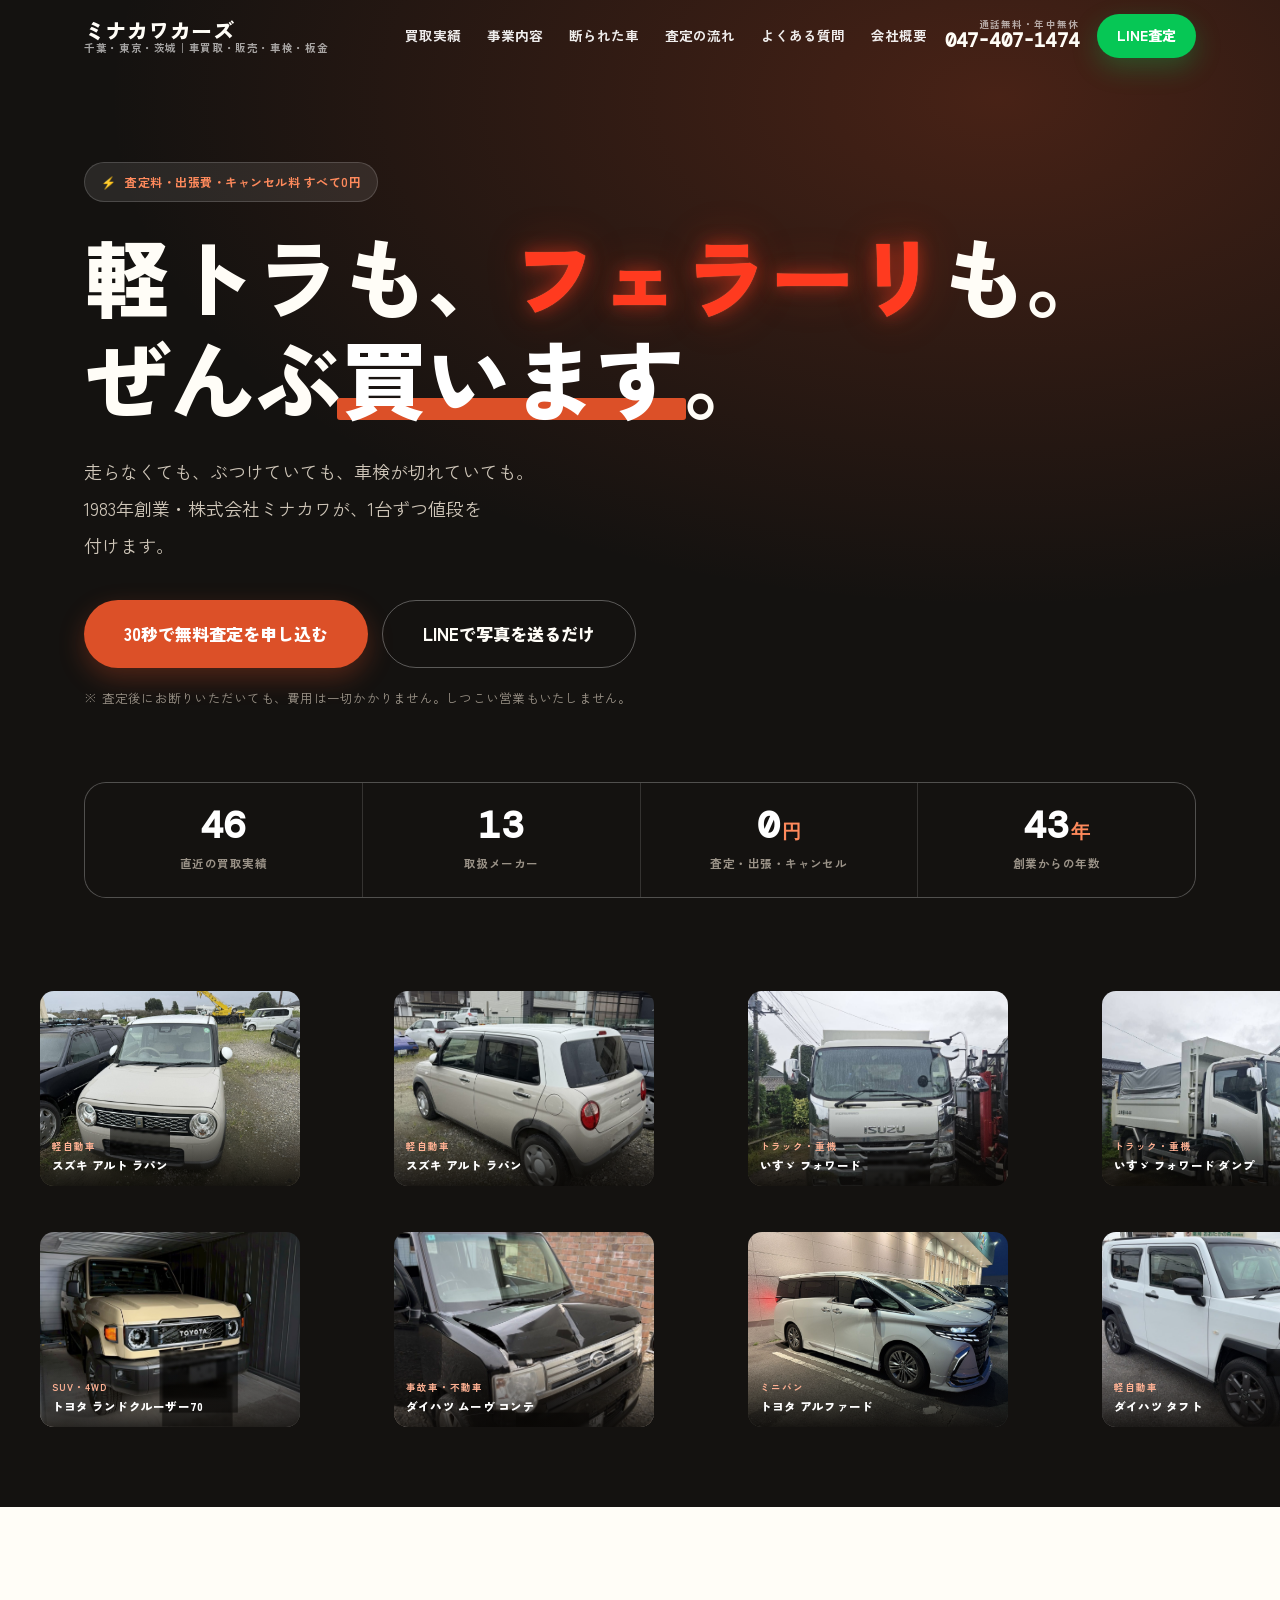
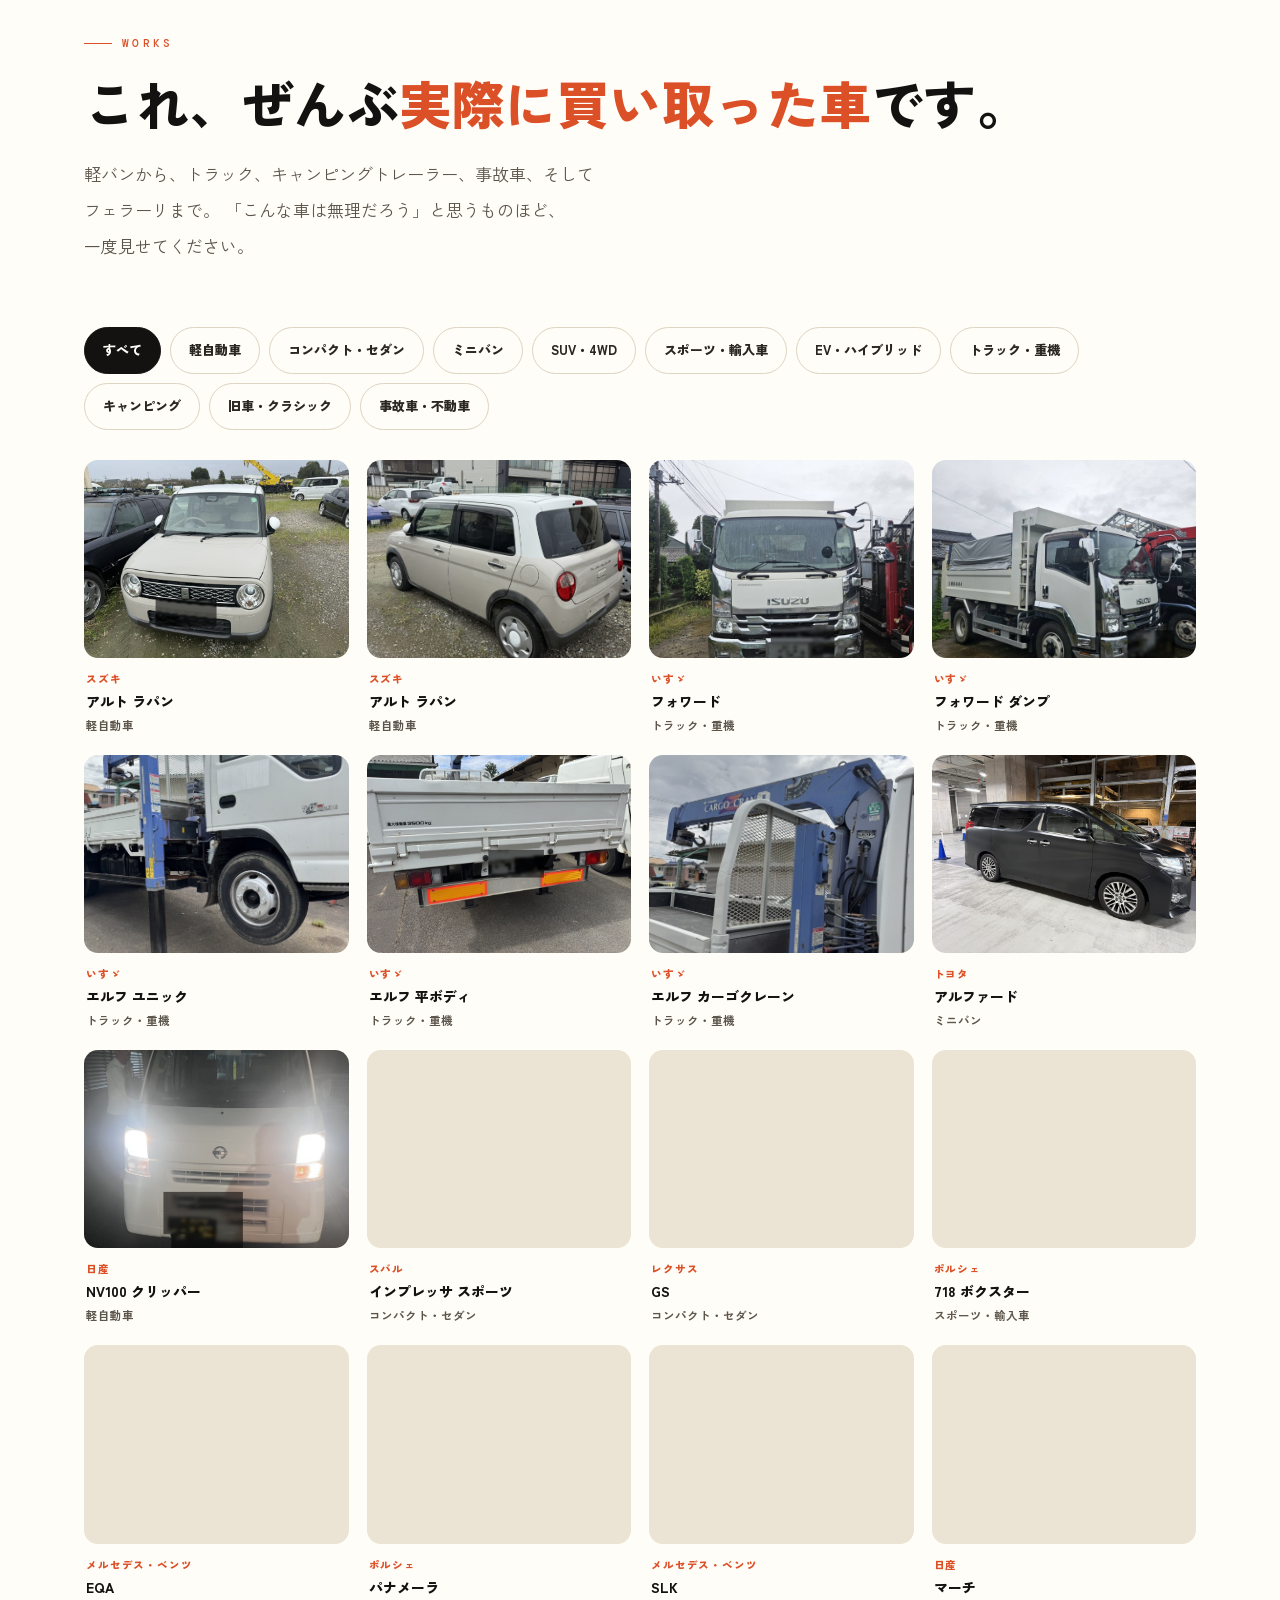
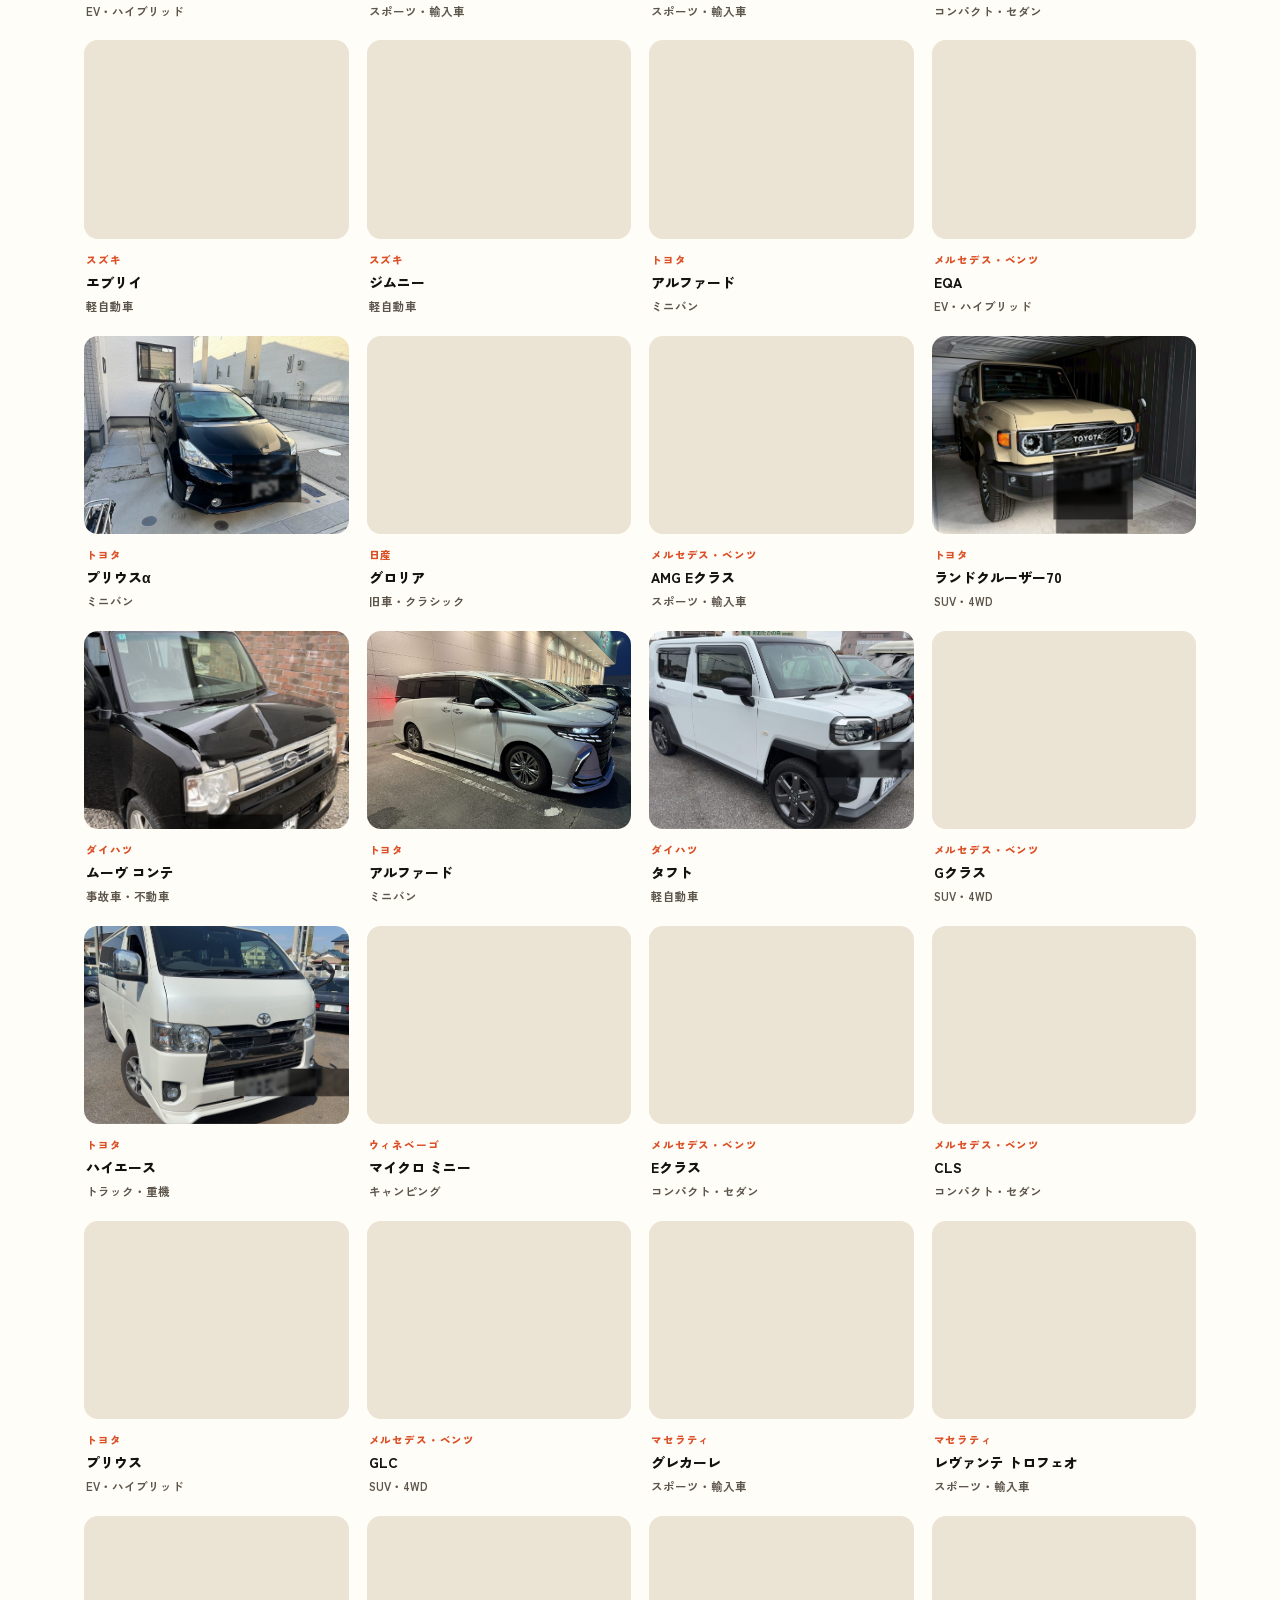
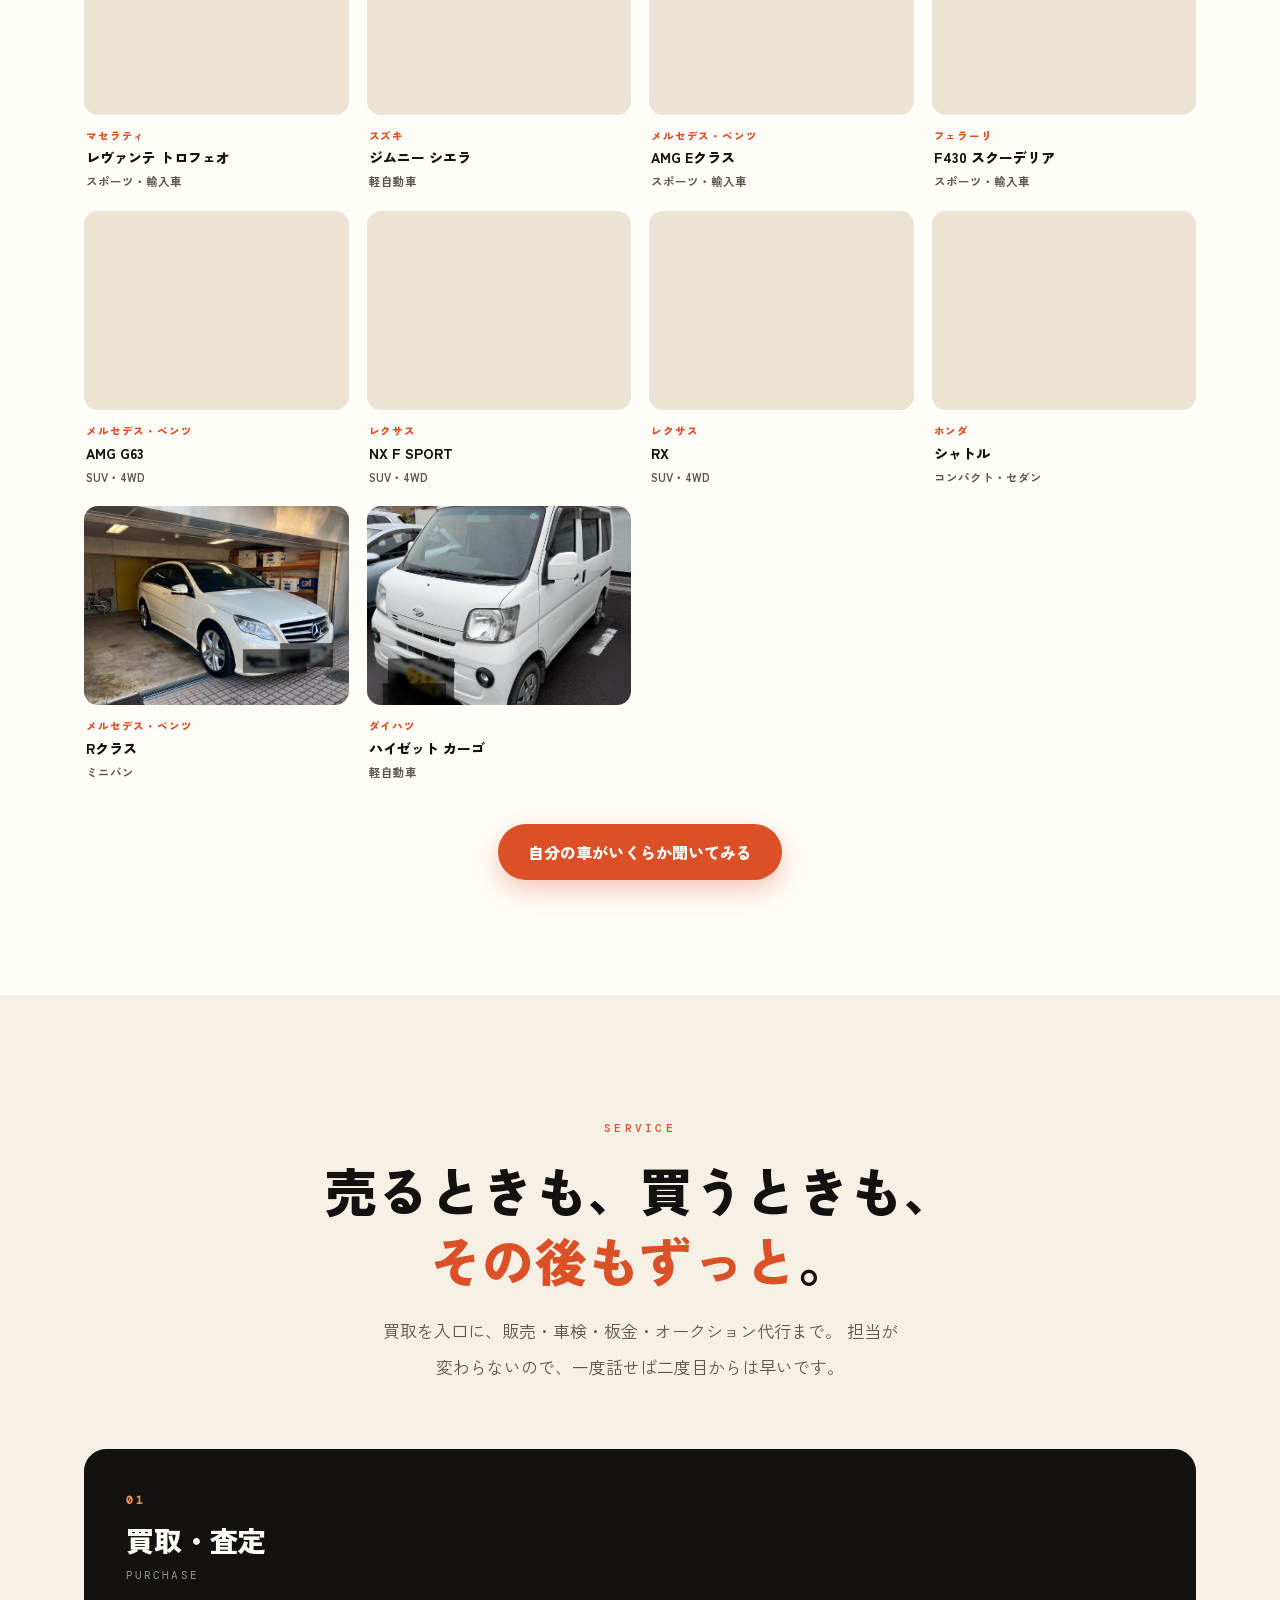
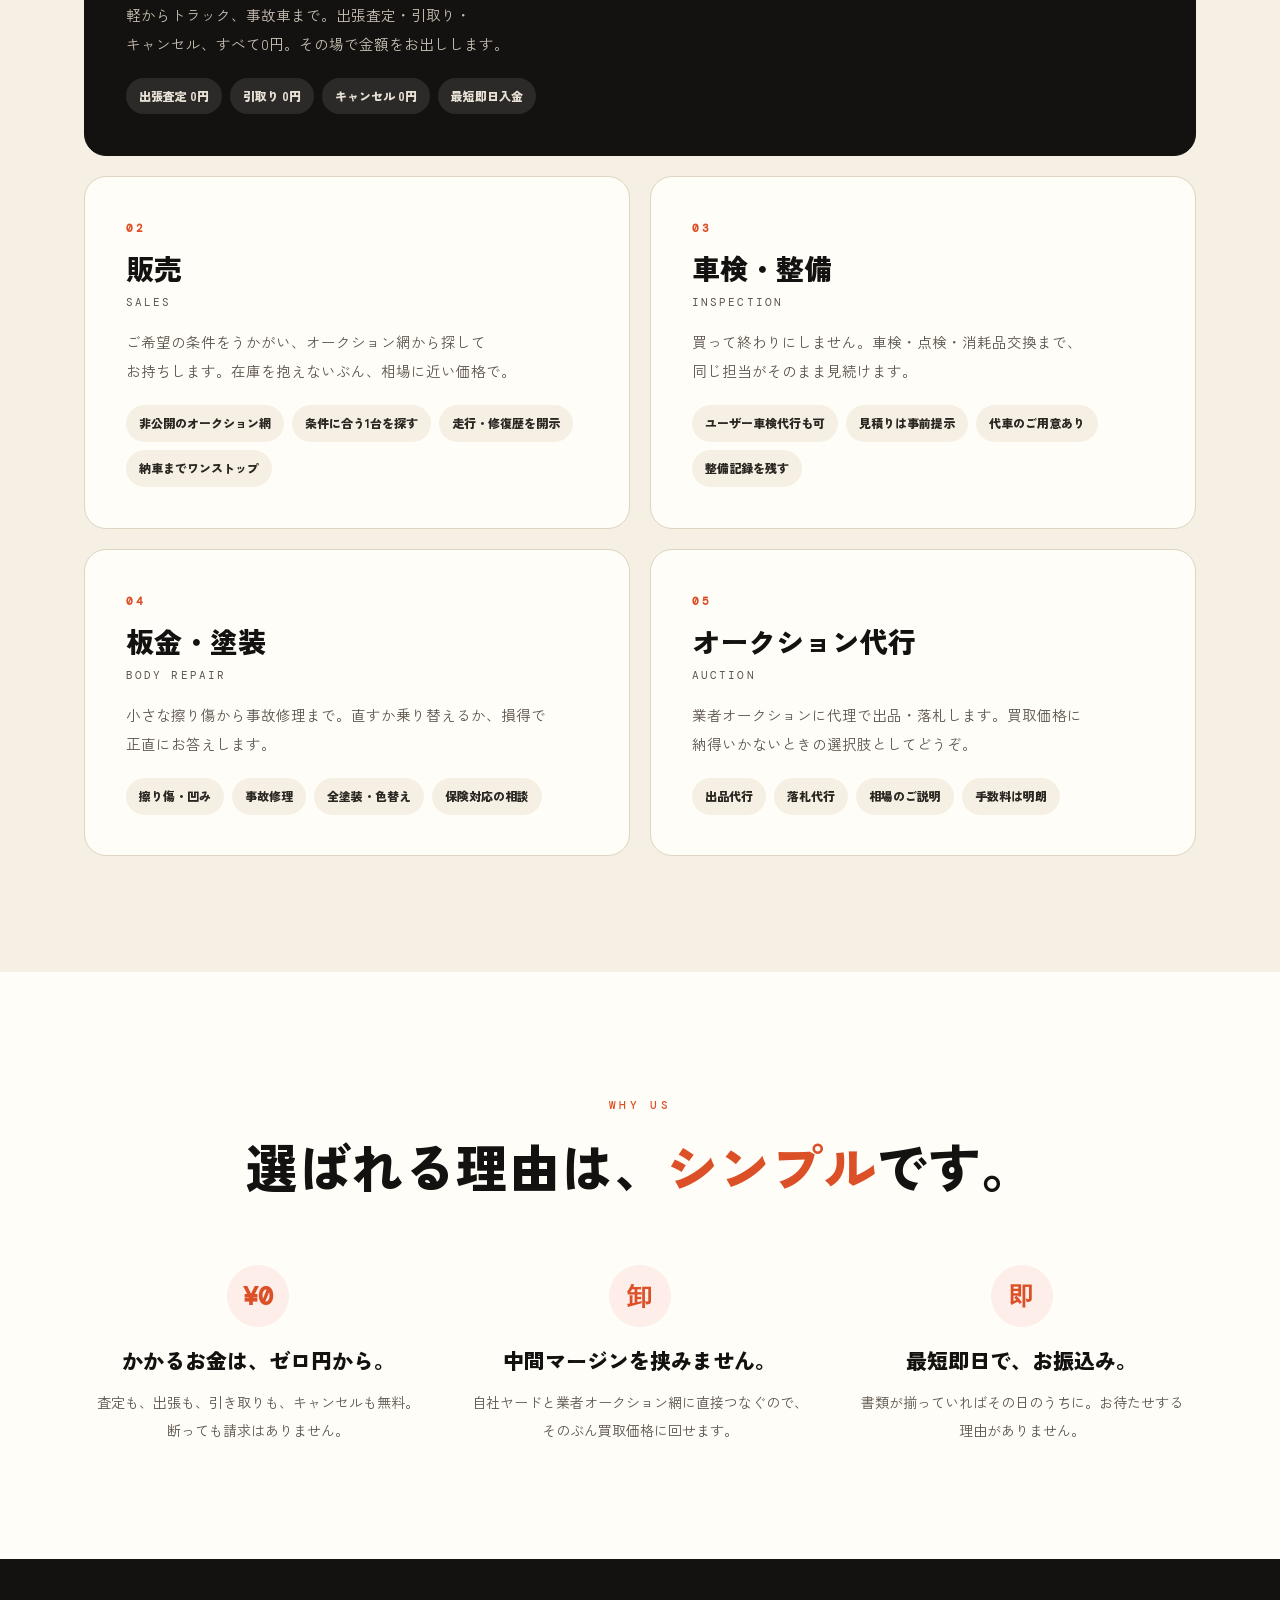
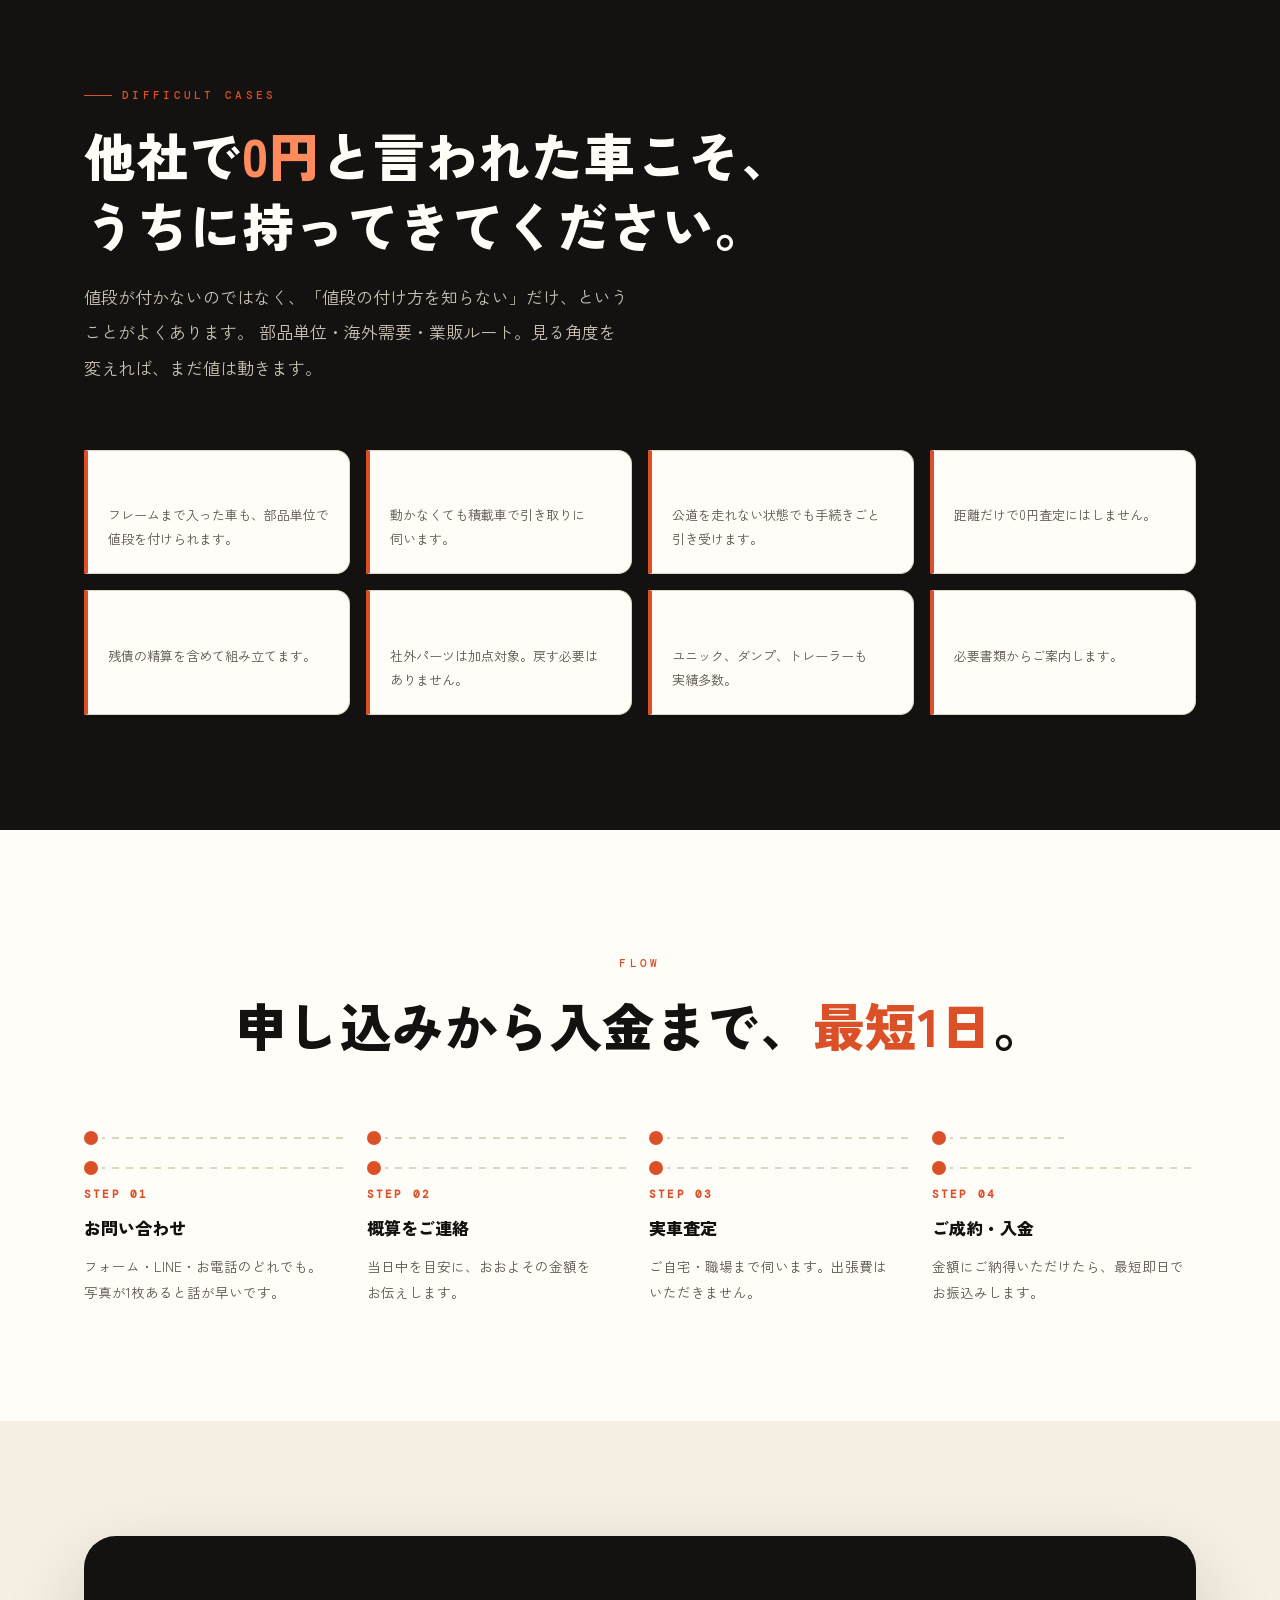
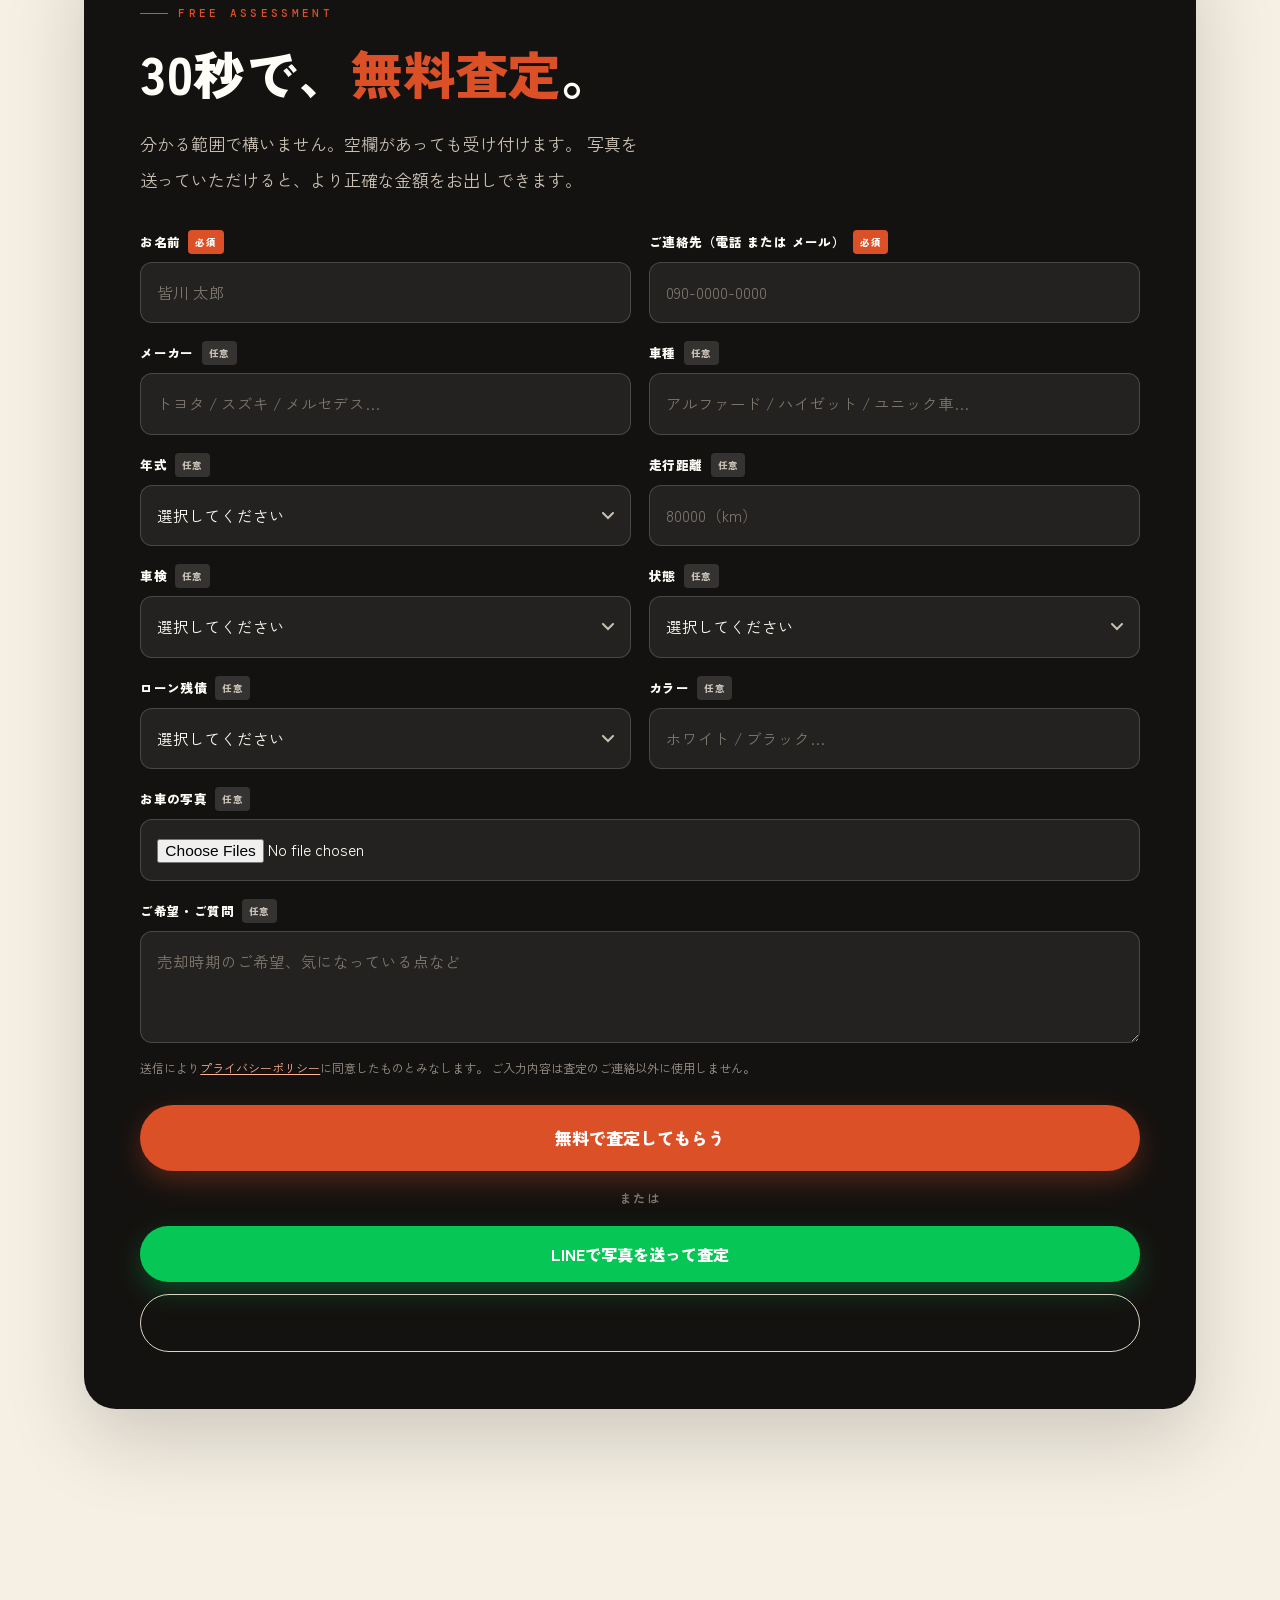
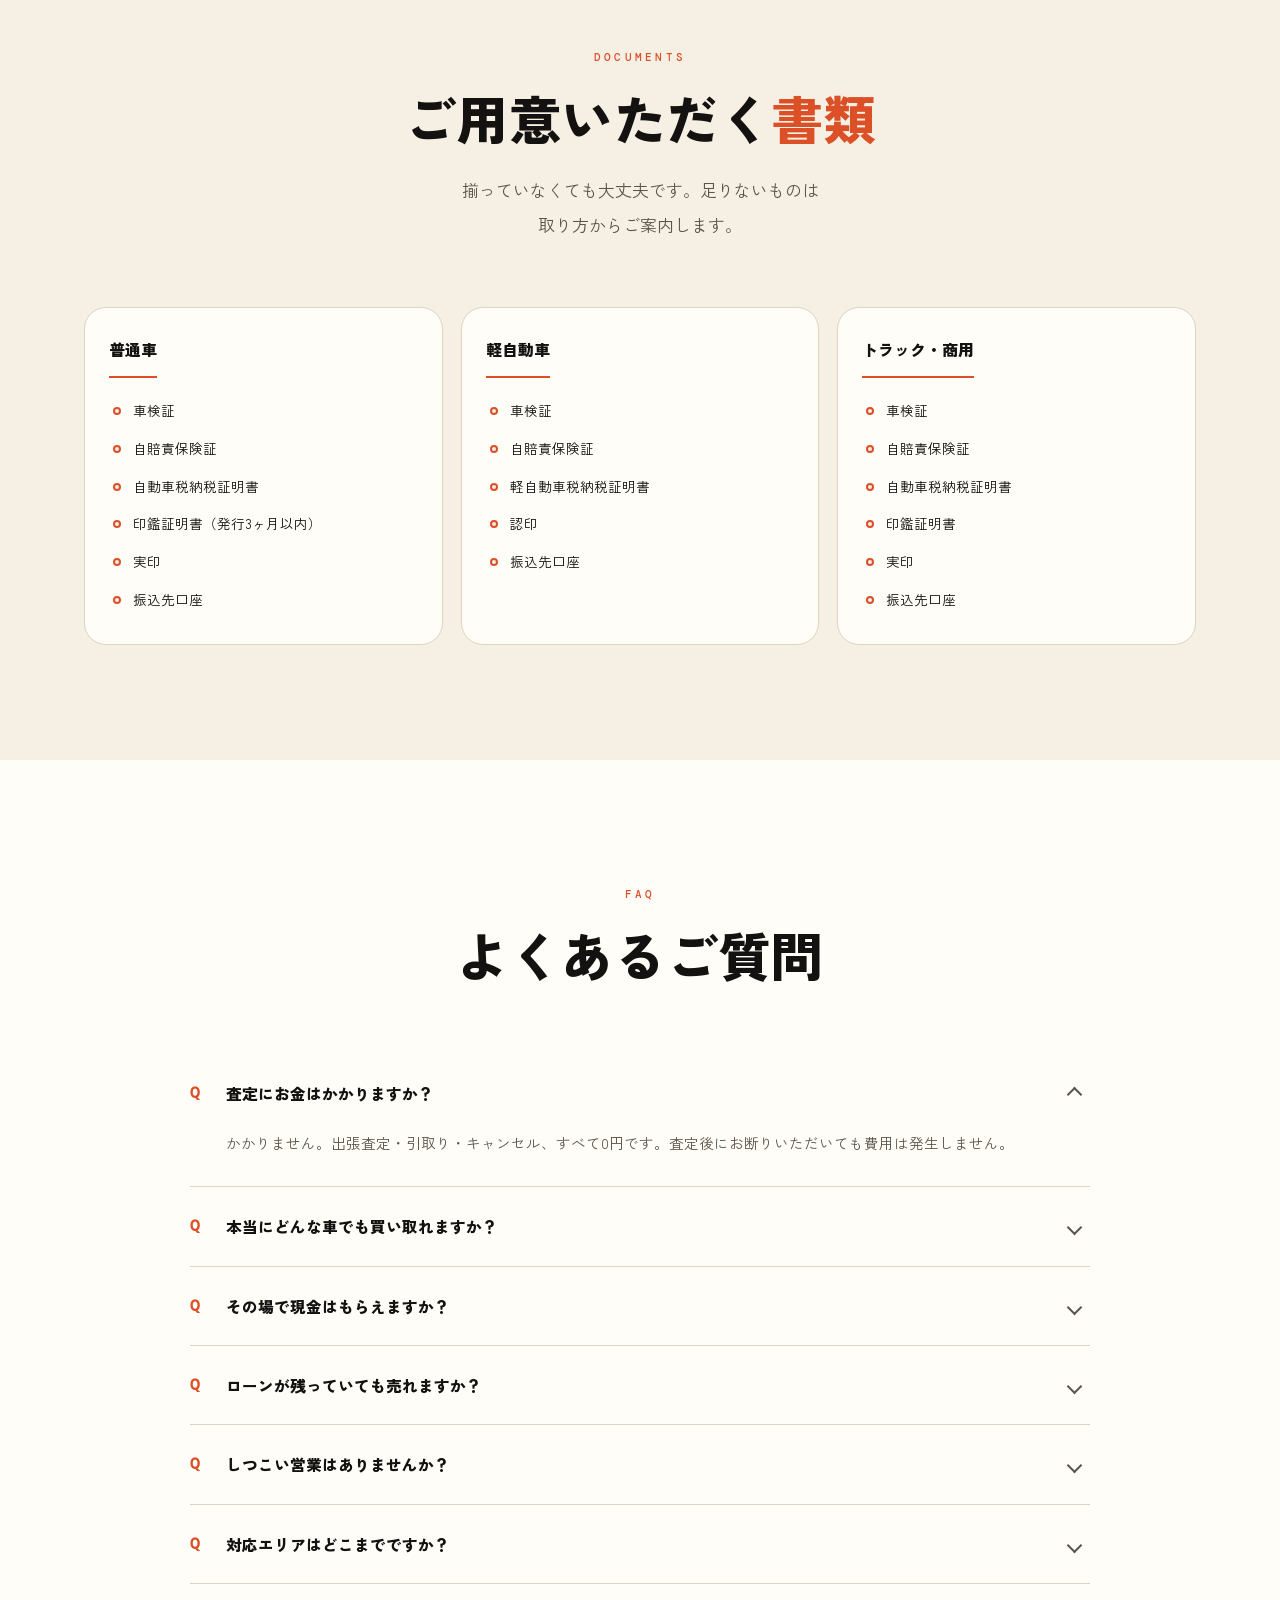
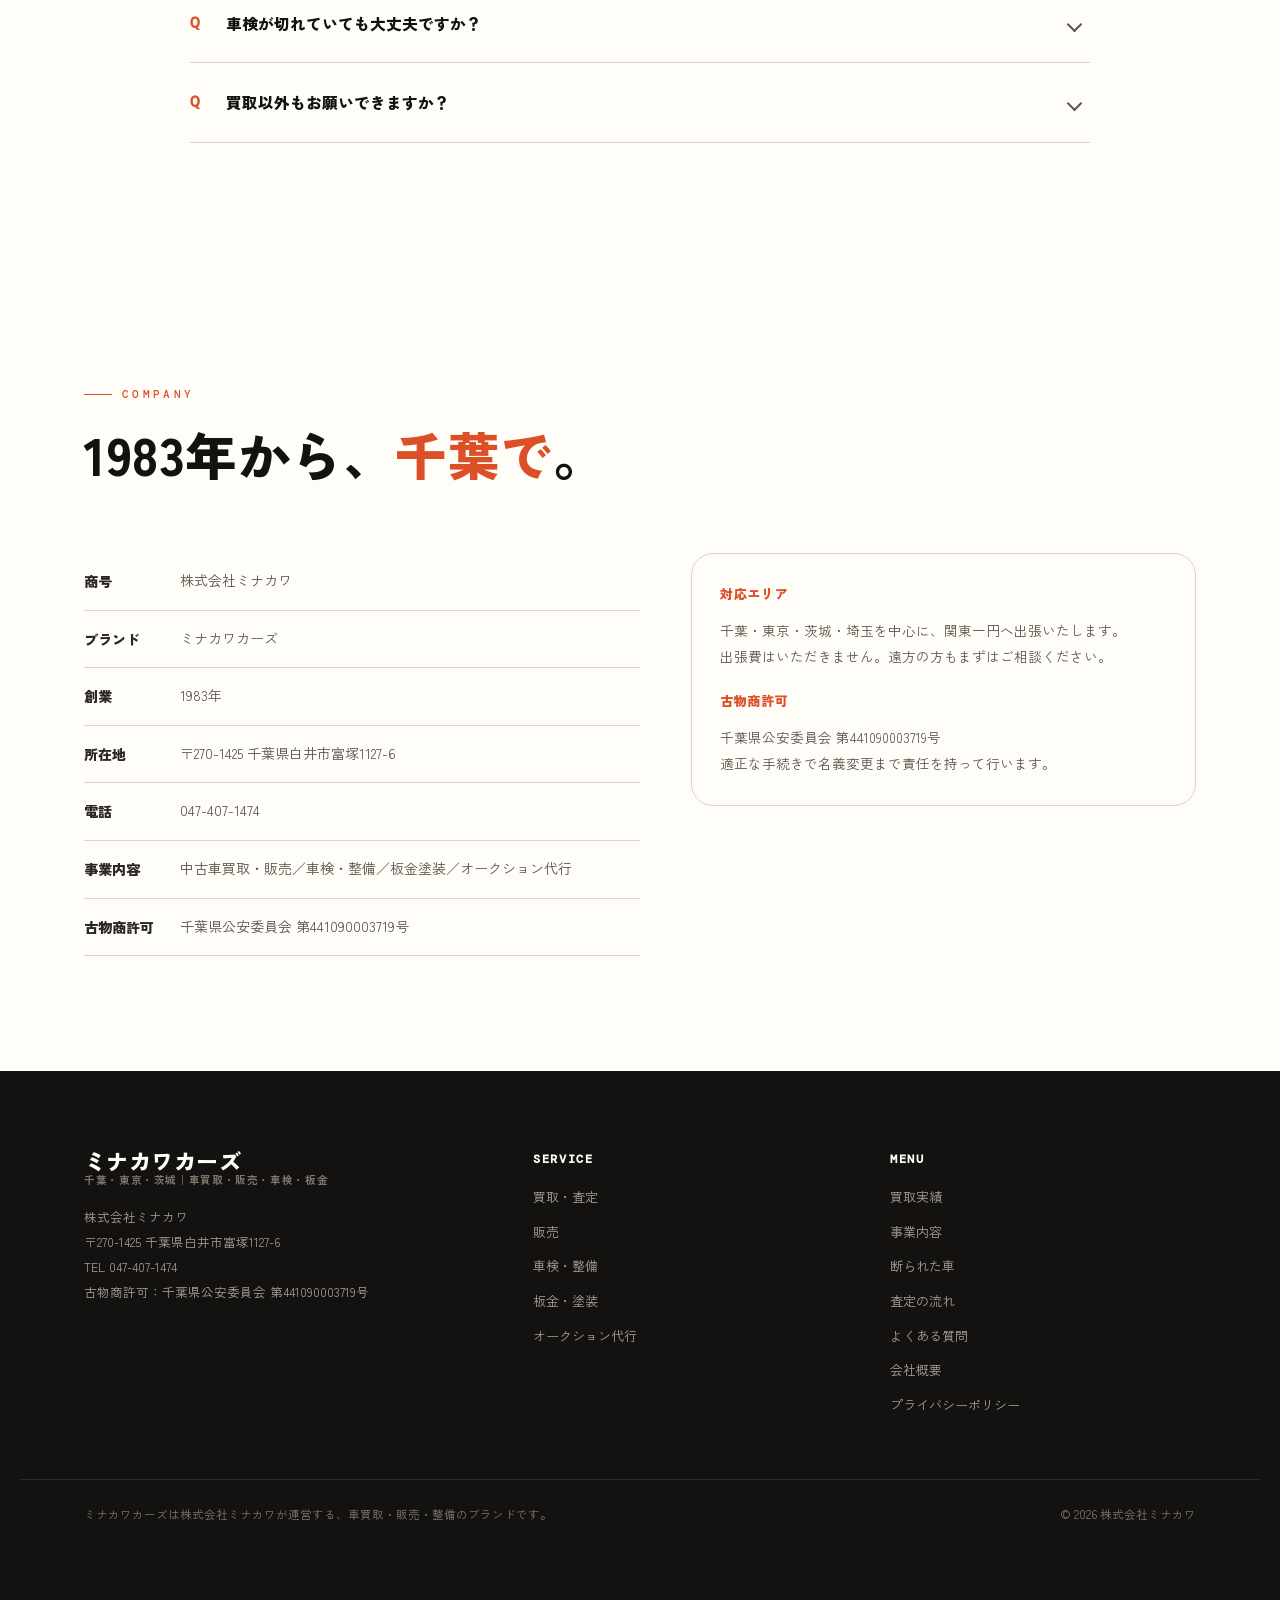
==== index.html @ 5b8faffd "ミナカワカーズ 新サイト（確認用デモ） 買取実績46枚／買取・販売・車検・板金・オークション代行 noindex・フォーム送信停止  Co-Authored-By: Claude Opus 5 <no" ====
<!doctype html>
<html lang="ja">
<head>
<meta charset="utf-8">
<meta name="robots" content="noindex,nofollow">

<meta name="viewport" content="width=device-width,initial-scale=1,viewport-fit=cover">
<title>車買取・販売・車検・板金｜ミナカワカーズ（千葉・東京・茨城）</title>
<meta name="description" content="軽自動車からトラック・輸入車・事故車・不動車まで、どんな車でも無料査定。出張費・キャンセル料0円、最短即日入金。販売・車検・板金・オークション代行まで対応。1983年創業の株式会社ミナカワが運営。">
<meta property="og:type" content="website">
<meta property="og:site_name" content="ミナカワカーズ">
<meta property="og:title" content="車買取・販売・車検・板金｜ミナカワカーズ（千葉・東京・茨城）">
<meta property="og:description" content="軽自動車からトラック・輸入車・事故車・不動車まで、どんな車でも無料査定。出張費・キャンセル料0円、最短即日入金。販売・車検・板金・オークション代行まで対応。1983年創業の株式会社ミナカワが運営。">
<meta property="og:url" content="https://minakawa-inc.co.jp/car/">
<meta property="og:image" content="https://minakawa-inc.co.jp/car/ogp.jpg">
<meta name="twitter:card" content="summary_large_image">
<meta name="theme-color" content="#141210">
<link rel="icon" href="favicon.svg" type="image/svg+xml">
<link rel="apple-touch-icon" href="apple-touch-icon.png">
<link rel="preconnect" href="https://fonts.googleapis.com">
<link rel="preconnect" href="https://fonts.gstatic.com" crossorigin>
<link href="https://fonts.googleapis.com/css2?family=Zen+Kaku+Gothic+New:wght@400;700;900&family=DM+Mono:wght@400;500&display=swap" rel="stylesheet">
<link rel="stylesheet" href="mc2.css">
<script async src="https://www.googletagmanager.com/gtag/js?id=G-J0VJDE7NXK"></script>
<script>
  window.dataLayer=window.dataLayer||[];
  function gtag(){dataLayer.push(arguments);}
  gtag('js',new Date());gtag('config','G-J0VJDE7NXK');
</script>
<script type="application/ld+json">
{"@context":"https://schema.org","@graph":[
{"@type":"AutoDealer","@id":"https://minakawa-inc.co.jp/car/#org","name":"ミナカワカーズ","legalName":"株式会社ミナカワ",
 "url":"https://minakawa-inc.co.jp/car/","telephone":"047-407-1474","foundingDate":"1983",
 "address":{"@type":"PostalAddress","addressCountry":"JP","addressRegion":"千葉県","streetAddress":"白井市富塚1127-6","postalCode":"270-1425"},
 "areaServed":[{"@type":"AdministrativeArea","name":"千葉県"},{"@type":"AdministrativeArea","name":"東京都"},{"@type":"AdministrativeArea","name":"茨城県"},{"@type":"AdministrativeArea","name":"埼玉県"}],
 "makesOffer":[{"@type":"Service","name":"買取・査定","description":"軽からトラック、事故車まで。出張査定・引取り・キャンセル、すべて0円。その場で金額をお出しします。"},{"@type":"Service","name":"販売","description":"ご希望の条件をうかがい、オークション網から探してお持ちします。在庫を抱えないぶん、相場に近い価格で。"},{"@type":"Service","name":"車検・整備","description":"買って終わりにしません。車検・点検・消耗品交換まで、同じ担当がそのまま見続けます。"},{"@type":"Service","name":"板金・塗装","description":"小さな擦り傷から事故修理まで。直すか乗り替えるか、損得で正直にお答えします。"},{"@type":"Service","name":"オークション代行","description":"業者オークションに代理で出品・落札します。買取価格に納得いかないときの選択肢としてどうぞ。"}]},
{"@type":"WebSite","@id":"https://minakawa-inc.co.jp/car/#web","url":"https://minakawa-inc.co.jp/car/","name":"ミナカワカーズ","publisher":{"@id":"https://minakawa-inc.co.jp/car/#org"},"inLanguage":"ja"},
{"@type":"FAQPage","mainEntity":[{"@type":"Question","name":"査定にお金はかかりますか？","acceptedAnswer":{"@type":"Answer","text":"かかりません。出張査定・引取り・キャンセル、すべて0円です。査定後にお断りいただいても費用は発生しません。"}},{"@type":"Question","name":"本当にどんな車でも買い取れますか？","acceptedAnswer":{"@type":"Answer","text":"軽自動車からトラック、事故車、不動車、キャンピングトレーラーまで実績があります。年式や状態で門前払いはしません。"}},{"@type":"Question","name":"その場で現金はもらえますか？","acceptedAnswer":{"@type":"Answer","text":"お振込みが基本です。書類が揃っていれば最短即日でお振込みします。"}},{"@type":"Question","name":"ローンが残っていても売れますか？","acceptedAnswer":{"@type":"Answer","text":"売れます。残債を査定額で精算する形が一般的です。差額が出る場合も含めてご説明します。"}},{"@type":"Question","name":"しつこい営業はありませんか？","acceptedAnswer":{"@type":"Answer","text":"いたしません。こちらから何度も電話することはありません。"}},{"@type":"Question","name":"対応エリアはどこまでですか？","acceptedAnswer":{"@type":"Answer","text":"千葉・東京・茨城・埼玉を中心に、関東一円へ出張します。遠方もまずはご相談ください。"}},{"@type":"Question","name":"車検が切れていても大丈夫ですか？","acceptedAnswer":{"@type":"Answer","text":"問題ありません。積載車で引き取りに伺います。"}},{"@type":"Question","name":"買取以外もお願いできますか？","acceptedAnswer":{"@type":"Answer","text":"販売・車検・板金塗装・オークション代行まで対応しています。売った後も買った後も、同じ担当が見続けます。"}}]}
]}</script>
</head>
<body>
<header class="hd" id="hd">
  <div class="in">
    <a class="brand" href="./"><b>ミナカワカーズ</b><span>千葉・東京・茨城｜車買取・販売・車検・板金</span></a>
    <nav class="nav"><a href="#works">買取実績</a><a href="#service">事業内容</a><a href="#hard">断られた車</a><a href="#flow">査定の流れ</a><a href="#faq">よくある質問</a><a href="#company">会社概要</a></nav>
    <div class="hd-tel"><small>通話無料・年中無休</small><a href="tel:0474071474">047-407-1474</a></div>
    <a class="btn btn--line btn--sm" href="https://lin.ee/66TMCBe" target="_blank" rel="noopener" style="padding:12px 20px;font-size:14px">LINE査定</a>
    <button class="burger" id="burger" aria-label="メニュー" aria-expanded="false"><i></i><i></i><i></i></button>
  </div>
</header>
<div class="mnav" id="mnav">
  <a href="#works" data-close>買取実績<span>WORKS</span></a><a href="#service" data-close>事業内容<span>SERVICE</span></a><a href="#hard" data-close>断られた車<span>DIFFICULT</span></a><a href="#flow" data-close>査定の流れ<span>FLOW</span></a><a href="#faq" data-close>よくある質問<span>FAQ</span></a><a href="#company" data-close>会社概要<span>COMPANY</span></a>
  <div class="mnav-cta">
    <a class="btn btn--wide" href="#assess" data-close>無料査定を申し込む</a>
    <a class="btn btn--line btn--wide" href="https://lin.ee/66TMCBe" target="_blank" rel="noopener">LINEで写真を送る</a>
    <a class="btn btn--ghost btn--wide" href="tel:0474071474">047-407-1474 に電話する</a>
  </div>
</div>
<section class="hero">
  <div class="in">
    <div class="hero-tag">⚡ <b>査定料・出張費・キャンセル料 すべて0円</b></div>
    <h1>軽トラも、<br class="sp"><span class="nb"><span class="stroke">フェラーリ</span>も。</span><br>ぜんぶ<span class="mark">買います</span>。</h1>
    <p class="sub">走らなくても、ぶつけていても、車検が切れていても。<br class="pc">
       1983年創業・株式会社ミナカワが、1台ずつ値段を付けます。</p>
    <div class="hero-cta">
      <a class="btn btn--lg" href="#assess">30秒で無料査定を申し込む</a>
      <a class="btn btn--ghost btn--lg" href="https://lin.ee/66TMCBe" target="_blank" rel="noopener">LINEで写真を送るだけ</a>
    </div>
    <p class="hero-note">※ 査定後にお断りいただいても、費用は一切かかりません。しつこい営業もいたしません。</p>
    <div class="hero-stats">
      <div><b data-cnt="46">0</b><span>直近の買取実績</span></div>
      <div><b data-cnt="13">0</b><span>取扱メーカー</span></div>
      <div><b data-cnt="0">0<i>円</i></b><span>査定・出張・キャンセル</span></div>
      <div><b data-cnt="43">0<i>年</i></b><span>創業からの年数</span></div>
    </div>
  </div>
</section>
<section class="marquee" aria-label="買取実績の写真">
  <div class="mq-row"><figure class="mq-card"><img src="img/p01.jpg" alt="スズキ アルト ラパン の買取実績" loading="lazy" decoding="async" width="1600" height="1201"><figcaption><i>軽自動車</i>スズキ アルト ラパン</figcaption></figure><figure class="mq-card"><img src="img/p02.jpg" alt="スズキ アルト ラパン の買取実績" loading="lazy" decoding="async" width="1201" height="1600"><figcaption><i>軽自動車</i>スズキ アルト ラパン</figcaption></figure><figure class="mq-card"><img src="img/p03.jpg" alt="いすゞ フォワード の買取実績" loading="lazy" decoding="async" width="1280" height="1280"><figcaption><i>トラック・重機</i>いすゞ フォワード</figcaption></figure><figure class="mq-card"><img src="img/p04.jpg" alt="いすゞ フォワード ダンプ の買取実績" loading="lazy" decoding="async" width="1280" height="1280"><figcaption><i>トラック・重機</i>いすゞ フォワード ダンプ</figcaption></figure><figure class="mq-card"><img src="img/p05.jpg" alt="いすゞ エルフ ユニック の買取実績" loading="lazy" decoding="async" width="1108" height="1477"><figcaption><i>トラック・重機</i>いすゞ エルフ ユニック</figcaption></figure><figure class="mq-card"><img src="img/p06.jpg" alt="いすゞ エルフ 平ボディ の買取実績" loading="lazy" decoding="async" width="1477" height="1108"><figcaption><i>トラック・重機</i>いすゞ エルフ 平ボディ</figcaption></figure><figure class="mq-card"><img src="img/p07.jpg" alt="いすゞ エルフ カーゴクレーン の買取実績" loading="lazy" decoding="async" width="1108" height="1477"><figcaption><i>トラック・重機</i>いすゞ エルフ カーゴクレーン</figcaption></figure><figure class="mq-card"><img src="img/p08.jpg" alt="トヨタ アルファード の買取実績" loading="lazy" decoding="async" width="1600" height="1201"><figcaption><i>ミニバン</i>トヨタ アルファード</figcaption></figure><figure class="mq-card"><img src="img/p09.jpg" alt="日産 NV100 クリッパー の買取実績" loading="lazy" decoding="async" width="1108" height="1477"><figcaption><i>軽自動車</i>日産 NV100 クリッパー</figcaption></figure><figure class="mq-card"><img src="img/p10.jpg" alt="スバル インプレッサ スポーツ の買取実績" loading="lazy" decoding="async" width="1201" height="1600"><figcaption><i>コンパクト・セダン</i>スバル インプレッサ スポーツ</figcaption></figure><figure class="mq-card"><img src="img/p11.jpg" alt="レクサス GS の買取実績" loading="lazy" decoding="async" width="1108" height="1477"><figcaption><i>コンパクト・セダン</i>レクサス GS</figcaption></figure><figure class="mq-card"><img src="img/p12.jpg" alt="ポルシェ 718 ボクスター の買取実績" loading="lazy" decoding="async" width="1108" height="1477"><figcaption><i>スポーツ・輸入車</i>ポルシェ 718 ボクスター</figcaption></figure><figure class="mq-card"><img src="img/p13.jpg" alt="メルセデス・ベンツ EQA の買取実績" loading="lazy" decoding="async" width="1477" height="1108"><figcaption><i>EV・ハイブリッド</i>メルセデス・ベンツ EQA</figcaption></figure><figure class="mq-card"><img src="img/p14.jpg" alt="ポルシェ パナメーラ の買取実績" loading="lazy" decoding="async" width="1201" height="1600"><figcaption><i>スポーツ・輸入車</i>ポルシェ パナメーラ</figcaption></figure><figure class="mq-card"><img src="img/p15.jpg" alt="メルセデス・ベンツ SLK の買取実績" loading="lazy" decoding="async" width="736" height="1600"><figcaption><i>スポーツ・輸入車</i>メルセデス・ベンツ SLK</figcaption></figure><figure class="mq-card"><img src="img/p16.jpg" alt="日産 マーチ の買取実績" loading="lazy" decoding="async" width="1477" height="1108"><figcaption><i>コンパクト・セダン</i>日産 マーチ</figcaption></figure><figure class="mq-card"><img src="img/p17.jpg" alt="スズキ エブリイ の買取実績" loading="lazy" decoding="async" width="900" height="1600"><figcaption><i>軽自動車</i>スズキ エブリイ</figcaption></figure><figure class="mq-card"><img src="img/p18.jpg" alt="スズキ ジムニー の買取実績" loading="lazy" decoding="async" width="1108" height="1477"><figcaption><i>軽自動車</i>スズキ ジムニー</figcaption></figure><figure class="mq-card"><img src="img/p19.jpg" alt="トヨタ アルファード の買取実績" loading="lazy" decoding="async" width="1108" height="1477"><figcaption><i>ミニバン</i>トヨタ アルファード</figcaption></figure><figure class="mq-card"><img src="img/p20.jpg" alt="メルセデス・ベンツ EQA の買取実績" loading="lazy" decoding="async" width="1477" height="1108"><figcaption><i>EV・ハイブリッド</i>メルセデス・ベンツ EQA</figcaption></figure><figure class="mq-card"><img src="img/p21.jpg" alt="トヨタ プリウスα の買取実績" loading="lazy" decoding="async" width="1477" height="1108"><figcaption><i>ミニバン</i>トヨタ プリウスα</figcaption></figure><figure class="mq-card"><img src="img/p22.jpg" alt="日産 グロリア の買取実績" loading="lazy" decoding="async" width="736" height="1600"><figcaption><i>旧車・クラシック</i>日産 グロリア</figcaption></figure><figure class="mq-card"><img src="img/p23.jpg" alt="メルセデス・ベンツ AMG Eクラス の買取実績" loading="lazy" decoding="async" width="1477" height="1108"><figcaption><i>スポーツ・輸入車</i>メルセデス・ベンツ AMG Eクラス</figcaption></figure><figure class="mq-card"><img src="img/p01.jpg" alt="スズキ アルト ラパン の買取実績" loading="lazy" decoding="async" width="1600" height="1201"><figcaption><i>軽自動車</i>スズキ アルト ラパン</figcaption></figure><figure class="mq-card"><img src="img/p02.jpg" alt="スズキ アルト ラパン の買取実績" loading="lazy" decoding="async" width="1201" height="1600"><figcaption><i>軽自動車</i>スズキ アルト ラパン</figcaption></figure><figure class="mq-card"><img src="img/p03.jpg" alt="いすゞ フォワード の買取実績" loading="lazy" decoding="async" width="1280" height="1280"><figcaption><i>トラック・重機</i>いすゞ フォワード</figcaption></figure><figure class="mq-card"><img src="img/p04.jpg" alt="いすゞ フォワード ダンプ の買取実績" loading="lazy" decoding="async" width="1280" height="1280"><figcaption><i>トラック・重機</i>いすゞ フォワード ダンプ</figcaption></figure><figure class="mq-card"><img src="img/p05.jpg" alt="いすゞ エルフ ユニック の買取実績" loading="lazy" decoding="async" width="1108" height="1477"><figcaption><i>トラック・重機</i>いすゞ エルフ ユニック</figcaption></figure><figure class="mq-card"><img src="img/p06.jpg" alt="いすゞ エルフ 平ボディ の買取実績" loading="lazy" decoding="async" width="1477" height="1108"><figcaption><i>トラック・重機</i>いすゞ エルフ 平ボディ</figcaption></figure><figure class="mq-card"><img src="img/p07.jpg" alt="いすゞ エルフ カーゴクレーン の買取実績" loading="lazy" decoding="async" width="1108" height="1477"><figcaption><i>トラック・重機</i>いすゞ エルフ カーゴクレーン</figcaption></figure><figure class="mq-card"><img src="img/p08.jpg" alt="トヨタ アルファード の買取実績" loading="lazy" decoding="async" width="1600" height="1201"><figcaption><i>ミニバン</i>トヨタ アルファード</figcaption></figure><figure class="mq-card"><img src="img/p09.jpg" alt="日産 NV100 クリッパー の買取実績" loading="lazy" decoding="async" width="1108" height="1477"><figcaption><i>軽自動車</i>日産 NV100 クリッパー</figcaption></figure><figure class="mq-card"><img src="img/p10.jpg" alt="スバル インプレッサ スポーツ の買取実績" loading="lazy" decoding="async" width="1201" height="1600"><figcaption><i>コンパクト・セダン</i>スバル インプレッサ スポーツ</figcaption></figure><figure class="mq-card"><img src="img/p11.jpg" alt="レクサス GS の買取実績" loading="lazy" decoding="async" width="1108" height="1477"><figcaption><i>コンパクト・セダン</i>レクサス GS</figcaption></figure><figure class="mq-card"><img src="img/p12.jpg" alt="ポルシェ 718 ボクスター の買取実績" loading="lazy" decoding="async" width="1108" height="1477"><figcaption><i>スポーツ・輸入車</i>ポルシェ 718 ボクスター</figcaption></figure><figure class="mq-card"><img src="img/p13.jpg" alt="メルセデス・ベンツ EQA の買取実績" loading="lazy" decoding="async" width="1477" height="1108"><figcaption><i>EV・ハイブリッド</i>メルセデス・ベンツ EQA</figcaption></figure><figure class="mq-card"><img src="img/p14.jpg" alt="ポルシェ パナメーラ の買取実績" loading="lazy" decoding="async" width="1201" height="1600"><figcaption><i>スポーツ・輸入車</i>ポルシェ パナメーラ</figcaption></figure><figure class="mq-card"><img src="img/p15.jpg" alt="メルセデス・ベンツ SLK の買取実績" loading="lazy" decoding="async" width="736" height="1600"><figcaption><i>スポーツ・輸入車</i>メルセデス・ベンツ SLK</figcaption></figure><figure class="mq-card"><img src="img/p16.jpg" alt="日産 マーチ の買取実績" loading="lazy" decoding="async" width="1477" height="1108"><figcaption><i>コンパクト・セダン</i>日産 マーチ</figcaption></figure><figure class="mq-card"><img src="img/p17.jpg" alt="スズキ エブリイ の買取実績" loading="lazy" decoding="async" width="900" height="1600"><figcaption><i>軽自動車</i>スズキ エブリイ</figcaption></figure><figure class="mq-card"><img src="img/p18.jpg" alt="スズキ ジムニー の買取実績" loading="lazy" decoding="async" width="1108" height="1477"><figcaption><i>軽自動車</i>スズキ ジムニー</figcaption></figure><figure class="mq-card"><img src="img/p19.jpg" alt="トヨタ アルファード の買取実績" loading="lazy" decoding="async" width="1108" height="1477"><figcaption><i>ミニバン</i>トヨタ アルファード</figcaption></figure><figure class="mq-card"><img src="img/p20.jpg" alt="メルセデス・ベンツ EQA の買取実績" loading="lazy" decoding="async" width="1477" height="1108"><figcaption><i>EV・ハイブリッド</i>メルセデス・ベンツ EQA</figcaption></figure><figure class="mq-card"><img src="img/p21.jpg" alt="トヨタ プリウスα の買取実績" loading="lazy" decoding="async" width="1477" height="1108"><figcaption><i>ミニバン</i>トヨタ プリウスα</figcaption></figure><figure class="mq-card"><img src="img/p22.jpg" alt="日産 グロリア の買取実績" loading="lazy" decoding="async" width="736" height="1600"><figcaption><i>旧車・クラシック</i>日産 グロリア</figcaption></figure><figure class="mq-card"><img src="img/p23.jpg" alt="メルセデス・ベンツ AMG Eクラス の買取実績" loading="lazy" decoding="async" width="1477" height="1108"><figcaption><i>スポーツ・輸入車</i>メルセデス・ベンツ AMG Eクラス</figcaption></figure></div>
  <div class="mq-row"><figure class="mq-card"><img src="img/p24.jpg" alt="トヨタ ランドクルーザー70 の買取実績" loading="lazy" decoding="async" width="1201" height="1600"><figcaption><i>SUV・4WD</i>トヨタ ランドクルーザー70</figcaption></figure><figure class="mq-card"><img src="img/p25.jpg" alt="ダイハツ ムーヴ コンテ の買取実績" loading="lazy" decoding="async" width="1108" height="1477"><figcaption><i>事故車・不動車</i>ダイハツ ムーヴ コンテ</figcaption></figure><figure class="mq-card"><img src="img/p26.jpg" alt="トヨタ アルファード の買取実績" loading="lazy" decoding="async" width="1600" height="1201"><figcaption><i>ミニバン</i>トヨタ アルファード</figcaption></figure><figure class="mq-card"><img src="img/p27.jpg" alt="ダイハツ タフト の買取実績" loading="lazy" decoding="async" width="1600" height="900"><figcaption><i>軽自動車</i>ダイハツ タフト</figcaption></figure><figure class="mq-card"><img src="img/p28.jpg" alt="メルセデス・ベンツ Gクラス の買取実績" loading="lazy" decoding="async" width="1108" height="1477"><figcaption><i>SUV・4WD</i>メルセデス・ベンツ Gクラス</figcaption></figure><figure class="mq-card"><img src="img/p29.jpg" alt="トヨタ ハイエース の買取実績" loading="lazy" decoding="async" width="1600" height="900"><figcaption><i>トラック・重機</i>トヨタ ハイエース</figcaption></figure><figure class="mq-card"><img src="img/p30.jpg" alt="ウィネベーゴ マイクロ ミニー の買取実績" loading="lazy" decoding="async" width="1201" height="1600"><figcaption><i>キャンピング</i>ウィネベーゴ マイクロ ミニー</figcaption></figure><figure class="mq-card"><img src="img/p31.jpg" alt="メルセデス・ベンツ Eクラス の買取実績" loading="lazy" decoding="async" width="1477" height="1108"><figcaption><i>コンパクト・セダン</i>メルセデス・ベンツ Eクラス</figcaption></figure><figure class="mq-card"><img src="img/p32.jpg" alt="メルセデス・ベンツ CLS の買取実績" loading="lazy" decoding="async" width="1477" height="1108"><figcaption><i>コンパクト・セダン</i>メルセデス・ベンツ CLS</figcaption></figure><figure class="mq-card"><img src="img/p33.jpg" alt="トヨタ プリウス の買取実績" loading="lazy" decoding="async" width="1201" height="1600"><figcaption><i>EV・ハイブリッド</i>トヨタ プリウス</figcaption></figure><figure class="mq-card"><img src="img/p34.jpg" alt="メルセデス・ベンツ GLC の買取実績" loading="lazy" decoding="async" width="1477" height="1108"><figcaption><i>SUV・4WD</i>メルセデス・ベンツ GLC</figcaption></figure><figure class="mq-card"><img src="img/p35.jpg" alt="マセラティ グレカーレ の買取実績" loading="lazy" decoding="async" width="1600" height="1200"><figcaption><i>スポーツ・輸入車</i>マセラティ グレカーレ</figcaption></figure><figure class="mq-card"><img src="img/p36.jpg" alt="マセラティ レヴァンテ トロフェオ の買取実績" loading="lazy" decoding="async" width="1477" height="1108"><figcaption><i>スポーツ・輸入車</i>マセラティ レヴァンテ トロフェオ</figcaption></figure><figure class="mq-card"><img src="img/p37.jpg" alt="マセラティ レヴァンテ トロフェオ の買取実績" loading="lazy" decoding="async" width="1477" height="1108"><figcaption><i>スポーツ・輸入車</i>マセラティ レヴァンテ トロフェオ</figcaption></figure><figure class="mq-card"><img src="img/p38.jpg" alt="スズキ ジムニー シエラ の買取実績" loading="lazy" decoding="async" width="1108" height="1477"><figcaption><i>軽自動車</i>スズキ ジムニー シエラ</figcaption></figure><figure class="mq-card"><img src="img/p39.jpg" alt="メルセデス・ベンツ AMG Eクラス の買取実績" loading="lazy" decoding="async" width="1201" height="1600"><figcaption><i>スポーツ・輸入車</i>メルセデス・ベンツ AMG Eクラス</figcaption></figure><figure class="mq-card"><img src="img/p40.jpg" alt="フェラーリ F430 スクーデリア の買取実績" loading="lazy" decoding="async" width="1201" height="1600"><figcaption><i>スポーツ・輸入車</i>フェラーリ F430 スクーデリア</figcaption></figure><figure class="mq-card"><img src="img/p41.jpg" alt="メルセデス・ベンツ AMG G63 の買取実績" loading="lazy" decoding="async" width="1477" height="1108"><figcaption><i>SUV・4WD</i>メルセデス・ベンツ AMG G63</figcaption></figure><figure class="mq-card"><img src="img/p42.jpg" alt="レクサス NX F SPORT の買取実績" loading="lazy" decoding="async" width="1477" height="1108"><figcaption><i>SUV・4WD</i>レクサス NX F SPORT</figcaption></figure><figure class="mq-card"><img src="img/p43.jpg" alt="レクサス RX の買取実績" loading="lazy" decoding="async" width="1201" height="1600"><figcaption><i>SUV・4WD</i>レクサス RX</figcaption></figure><figure class="mq-card"><img src="img/p44.jpg" alt="ホンダ シャトル の買取実績" loading="lazy" decoding="async" width="1477" height="1108"><figcaption><i>コンパクト・セダン</i>ホンダ シャトル</figcaption></figure><figure class="mq-card"><img src="img/p45.jpg" alt="メルセデス・ベンツ Rクラス の買取実績" loading="lazy" decoding="async" width="1477" height="1108"><figcaption><i>ミニバン</i>メルセデス・ベンツ Rクラス</figcaption></figure><figure class="mq-card"><img src="img/p46.jpg" alt="ダイハツ ハイゼット カーゴ の買取実績" loading="lazy" decoding="async" width="1201" height="1600"><figcaption><i>軽自動車</i>ダイハツ ハイゼット カーゴ</figcaption></figure><figure class="mq-card"><img src="img/p24.jpg" alt="トヨタ ランドクルーザー70 の買取実績" loading="lazy" decoding="async" width="1201" height="1600"><figcaption><i>SUV・4WD</i>トヨタ ランドクルーザー70</figcaption></figure><figure class="mq-card"><img src="img/p25.jpg" alt="ダイハツ ムーヴ コンテ の買取実績" loading="lazy" decoding="async" width="1108" height="1477"><figcaption><i>事故車・不動車</i>ダイハツ ムーヴ コンテ</figcaption></figure><figure class="mq-card"><img src="img/p26.jpg" alt="トヨタ アルファード の買取実績" loading="lazy" decoding="async" width="1600" height="1201"><figcaption><i>ミニバン</i>トヨタ アルファード</figcaption></figure><figure class="mq-card"><img src="img/p27.jpg" alt="ダイハツ タフト の買取実績" loading="lazy" decoding="async" width="1600" height="900"><figcaption><i>軽自動車</i>ダイハツ タフト</figcaption></figure><figure class="mq-card"><img src="img/p28.jpg" alt="メルセデス・ベンツ Gクラス の買取実績" loading="lazy" decoding="async" width="1108" height="1477"><figcaption><i>SUV・4WD</i>メルセデス・ベンツ Gクラス</figcaption></figure><figure class="mq-card"><img src="img/p29.jpg" alt="トヨタ ハイエース の買取実績" loading="lazy" decoding="async" width="1600" height="900"><figcaption><i>トラック・重機</i>トヨタ ハイエース</figcaption></figure><figure class="mq-card"><img src="img/p30.jpg" alt="ウィネベーゴ マイクロ ミニー の買取実績" loading="lazy" decoding="async" width="1201" height="1600"><figcaption><i>キャンピング</i>ウィネベーゴ マイクロ ミニー</figcaption></figure><figure class="mq-card"><img src="img/p31.jpg" alt="メルセデス・ベンツ Eクラス の買取実績" loading="lazy" decoding="async" width="1477" height="1108"><figcaption><i>コンパクト・セダン</i>メルセデス・ベンツ Eクラス</figcaption></figure><figure class="mq-card"><img src="img/p32.jpg" alt="メルセデス・ベンツ CLS の買取実績" loading="lazy" decoding="async" width="1477" height="1108"><figcaption><i>コンパクト・セダン</i>メルセデス・ベンツ CLS</figcaption></figure><figure class="mq-card"><img src="img/p33.jpg" alt="トヨタ プリウス の買取実績" loading="lazy" decoding="async" width="1201" height="1600"><figcaption><i>EV・ハイブリッド</i>トヨタ プリウス</figcaption></figure><figure class="mq-card"><img src="img/p34.jpg" alt="メルセデス・ベンツ GLC の買取実績" loading="lazy" decoding="async" width="1477" height="1108"><figcaption><i>SUV・4WD</i>メルセデス・ベンツ GLC</figcaption></figure><figure class="mq-card"><img src="img/p35.jpg" alt="マセラティ グレカーレ の買取実績" loading="lazy" decoding="async" width="1600" height="1200"><figcaption><i>スポーツ・輸入車</i>マセラティ グレカーレ</figcaption></figure><figure class="mq-card"><img src="img/p36.jpg" alt="マセラティ レヴァンテ トロフェオ の買取実績" loading="lazy" decoding="async" width="1477" height="1108"><figcaption><i>スポーツ・輸入車</i>マセラティ レヴァンテ トロフェオ</figcaption></figure><figure class="mq-card"><img src="img/p37.jpg" alt="マセラティ レヴァンテ トロフェオ の買取実績" loading="lazy" decoding="async" width="1477" height="1108"><figcaption><i>スポーツ・輸入車</i>マセラティ レヴァンテ トロフェオ</figcaption></figure><figure class="mq-card"><img src="img/p38.jpg" alt="スズキ ジムニー シエラ の買取実績" loading="lazy" decoding="async" width="1108" height="1477"><figcaption><i>軽自動車</i>スズキ ジムニー シエラ</figcaption></figure><figure class="mq-card"><img src="img/p39.jpg" alt="メルセデス・ベンツ AMG Eクラス の買取実績" loading="lazy" decoding="async" width="1201" height="1600"><figcaption><i>スポーツ・輸入車</i>メルセデス・ベンツ AMG Eクラス</figcaption></figure><figure class="mq-card"><img src="img/p40.jpg" alt="フェラーリ F430 スクーデリア の買取実績" loading="lazy" decoding="async" width="1201" height="1600"><figcaption><i>スポーツ・輸入車</i>フェラーリ F430 スクーデリア</figcaption></figure><figure class="mq-card"><img src="img/p41.jpg" alt="メルセデス・ベンツ AMG G63 の買取実績" loading="lazy" decoding="async" width="1477" height="1108"><figcaption><i>SUV・4WD</i>メルセデス・ベンツ AMG G63</figcaption></figure><figure class="mq-card"><img src="img/p42.jpg" alt="レクサス NX F SPORT の買取実績" loading="lazy" decoding="async" width="1477" height="1108"><figcaption><i>SUV・4WD</i>レクサス NX F SPORT</figcaption></figure><figure class="mq-card"><img src="img/p43.jpg" alt="レクサス RX の買取実績" loading="lazy" decoding="async" width="1201" height="1600"><figcaption><i>SUV・4WD</i>レクサス RX</figcaption></figure><figure class="mq-card"><img src="img/p44.jpg" alt="ホンダ シャトル の買取実績" loading="lazy" decoding="async" width="1477" height="1108"><figcaption><i>コンパクト・セダン</i>ホンダ シャトル</figcaption></figure><figure class="mq-card"><img src="img/p45.jpg" alt="メルセデス・ベンツ Rクラス の買取実績" loading="lazy" decoding="async" width="1477" height="1108"><figcaption><i>ミニバン</i>メルセデス・ベンツ Rクラス</figcaption></figure><figure class="mq-card"><img src="img/p46.jpg" alt="ダイハツ ハイゼット カーゴ の買取実績" loading="lazy" decoding="async" width="1201" height="1600"><figcaption><i>軽自動車</i>ダイハツ ハイゼット カーゴ</figcaption></figure></div>
</section>
<section class="sec" id="works">
  <div class="wrap">
    <div class="sec-head" data-rv>
      <span class="eyebrow">Works</span>
      <h2 class="h2">これ、ぜんぶ<em>実際に買い取った車</em>です。</h2>
      <p class="lead">軽バンから、トラック、キャンピングトレーラー、事故車、そしてフェラーリまで。
         「こんな車は無理だろう」と思うものほど、一度見せてください。</p>
    </div>
    <div class="filters" data-rv><button data-f="all" class="on">すべて</button><button data-f="kei">軽自動車</button><button data-f="compact">コンパクト・セダン</button><button data-f="minivan">ミニバン</button><button data-f="suv">SUV・4WD</button><button data-f="sports">スポーツ・輸入車</button><button data-f="ev">EV・ハイブリッド</button><button data-f="truck">トラック・重機</button><button data-f="camp">キャンピング</button><button data-f="classic">旧車・クラシック</button><button data-f="jiko">事故車・不動車</button></div>
    <div class="gal" id="gal"><figure data-c="kei"><img src="img/p01.jpg" alt="スズキ アルト ラパン の買取実績" loading="lazy" decoding="async" width="1600" height="1201"><figcaption><div class="mk">スズキ</div><div class="nm">アルト ラパン</div><div class="ct">軽自動車</div></figcaption></figure><figure data-c="kei"><img src="img/p02.jpg" alt="スズキ アルト ラパン の買取実績" loading="lazy" decoding="async" width="1201" height="1600"><figcaption><div class="mk">スズキ</div><div class="nm">アルト ラパン</div><div class="ct">軽自動車</div></figcaption></figure><figure data-c="truck"><img src="img/p03.jpg" alt="いすゞ フォワード の買取実績" loading="lazy" decoding="async" width="1280" height="1280"><figcaption><div class="mk">いすゞ</div><div class="nm">フォワード</div><div class="ct">トラック・重機</div></figcaption></figure><figure data-c="truck"><img src="img/p04.jpg" alt="いすゞ フォワード ダンプ の買取実績" loading="lazy" decoding="async" width="1280" height="1280"><figcaption><div class="mk">いすゞ</div><div class="nm">フォワード ダンプ</div><div class="ct">トラック・重機</div></figcaption></figure><figure data-c="truck"><img src="img/p05.jpg" alt="いすゞ エルフ ユニック の買取実績" loading="lazy" decoding="async" width="1108" height="1477"><figcaption><div class="mk">いすゞ</div><div class="nm">エルフ ユニック</div><div class="ct">トラック・重機</div></figcaption></figure><figure data-c="truck"><img src="img/p06.jpg" alt="いすゞ エルフ 平ボディ の買取実績" loading="lazy" decoding="async" width="1477" height="1108"><figcaption><div class="mk">いすゞ</div><div class="nm">エルフ 平ボディ</div><div class="ct">トラック・重機</div></figcaption></figure><figure data-c="truck"><img src="img/p07.jpg" alt="いすゞ エルフ カーゴクレーン の買取実績" loading="lazy" decoding="async" width="1108" height="1477"><figcaption><div class="mk">いすゞ</div><div class="nm">エルフ カーゴクレーン</div><div class="ct">トラック・重機</div></figcaption></figure><figure data-c="minivan"><img src="img/p08.jpg" alt="トヨタ アルファード の買取実績" loading="lazy" decoding="async" width="1600" height="1201"><figcaption><div class="mk">トヨタ</div><div class="nm">アルファード</div><div class="ct">ミニバン</div></figcaption></figure><figure data-c="kei"><img src="img/p09.jpg" alt="日産 NV100 クリッパー の買取実績" loading="lazy" decoding="async" width="1108" height="1477"><figcaption><div class="mk">日産</div><div class="nm">NV100 クリッパー</div><div class="ct">軽自動車</div></figcaption></figure><figure data-c="compact"><img src="img/p10.jpg" alt="スバル インプレッサ スポーツ の買取実績" loading="lazy" decoding="async" width="1201" height="1600"><figcaption><div class="mk">スバル</div><div class="nm">インプレッサ スポーツ</div><div class="ct">コンパクト・セダン</div></figcaption></figure><figure data-c="compact"><img src="img/p11.jpg" alt="レクサス GS の買取実績" loading="lazy" decoding="async" width="1108" height="1477"><figcaption><div class="mk">レクサス</div><div class="nm">GS</div><div class="ct">コンパクト・セダン</div></figcaption></figure><figure data-c="sports"><img src="img/p12.jpg" alt="ポルシェ 718 ボクスター の買取実績" loading="lazy" decoding="async" width="1108" height="1477"><figcaption><div class="mk">ポルシェ</div><div class="nm">718 ボクスター</div><div class="ct">スポーツ・輸入車</div></figcaption></figure><figure data-c="ev"><img src="img/p13.jpg" alt="メルセデス・ベンツ EQA の買取実績" loading="lazy" decoding="async" width="1477" height="1108"><figcaption><div class="mk">メルセデス・ベンツ</div><div class="nm">EQA</div><div class="ct">EV・ハイブリッド</div></figcaption></figure><figure data-c="sports"><img src="img/p14.jpg" alt="ポルシェ パナメーラ の買取実績" loading="lazy" decoding="async" width="1201" height="1600"><figcaption><div class="mk">ポルシェ</div><div class="nm">パナメーラ</div><div class="ct">スポーツ・輸入車</div></figcaption></figure><figure data-c="sports"><img src="img/p15.jpg" alt="メルセデス・ベンツ SLK の買取実績" loading="lazy" decoding="async" width="736" height="1600"><figcaption><div class="mk">メルセデス・ベンツ</div><div class="nm">SLK</div><div class="ct">スポーツ・輸入車</div></figcaption></figure><figure data-c="compact"><img src="img/p16.jpg" alt="日産 マーチ の買取実績" loading="lazy" decoding="async" width="1477" height="1108"><figcaption><div class="mk">日産</div><div class="nm">マーチ</div><div class="ct">コンパクト・セダン</div></figcaption></figure><figure data-c="kei"><img src="img/p17.jpg" alt="スズキ エブリイ の買取実績" loading="lazy" decoding="async" width="900" height="1600"><figcaption><div class="mk">スズキ</div><div class="nm">エブリイ</div><div class="ct">軽自動車</div></figcaption></figure><figure data-c="kei"><img src="img/p18.jpg" alt="スズキ ジムニー の買取実績" loading="lazy" decoding="async" width="1108" height="1477"><figcaption><div class="mk">スズキ</div><div class="nm">ジムニー</div><div class="ct">軽自動車</div></figcaption></figure><figure data-c="minivan"><img src="img/p19.jpg" alt="トヨタ アルファード の買取実績" loading="lazy" decoding="async" width="1108" height="1477"><figcaption><div class="mk">トヨタ</div><div class="nm">アルファード</div><div class="ct">ミニバン</div></figcaption></figure><figure data-c="ev"><img src="img/p20.jpg" alt="メルセデス・ベンツ EQA の買取実績" loading="lazy" decoding="async" width="1477" height="1108"><figcaption><div class="mk">メルセデス・ベンツ</div><div class="nm">EQA</div><div class="ct">EV・ハイブリッド</div></figcaption></figure><figure data-c="minivan"><img src="img/p21.jpg" alt="トヨタ プリウスα の買取実績" loading="lazy" decoding="async" width="1477" height="1108"><figcaption><div class="mk">トヨタ</div><div class="nm">プリウスα</div><div class="ct">ミニバン</div></figcaption></figure><figure data-c="classic"><img src="img/p22.jpg" alt="日産 グロリア の買取実績" loading="lazy" decoding="async" width="736" height="1600"><figcaption><div class="mk">日産</div><div class="nm">グロリア</div><div class="ct">旧車・クラシック</div></figcaption></figure><figure data-c="sports"><img src="img/p23.jpg" alt="メルセデス・ベンツ AMG Eクラス の買取実績" loading="lazy" decoding="async" width="1477" height="1108"><figcaption><div class="mk">メルセデス・ベンツ</div><div class="nm">AMG Eクラス</div><div class="ct">スポーツ・輸入車</div></figcaption></figure><figure data-c="suv"><img src="img/p24.jpg" alt="トヨタ ランドクルーザー70 の買取実績" loading="lazy" decoding="async" width="1201" height="1600"><figcaption><div class="mk">トヨタ</div><div class="nm">ランドクルーザー70</div><div class="ct">SUV・4WD</div></figcaption></figure><figure data-c="jiko"><img src="img/p25.jpg" alt="ダイハツ ムーヴ コンテ の買取実績" loading="lazy" decoding="async" width="1108" height="1477"><figcaption><div class="mk">ダイハツ</div><div class="nm">ムーヴ コンテ</div><div class="ct">事故車・不動車</div></figcaption></figure><figure data-c="minivan"><img src="img/p26.jpg" alt="トヨタ アルファード の買取実績" loading="lazy" decoding="async" width="1600" height="1201"><figcaption><div class="mk">トヨタ</div><div class="nm">アルファード</div><div class="ct">ミニバン</div></figcaption></figure><figure data-c="kei"><img src="img/p27.jpg" alt="ダイハツ タフト の買取実績" loading="lazy" decoding="async" width="1600" height="900"><figcaption><div class="mk">ダイハツ</div><div class="nm">タフト</div><div class="ct">軽自動車</div></figcaption></figure><figure data-c="suv"><img src="img/p28.jpg" alt="メルセデス・ベンツ Gクラス の買取実績" loading="lazy" decoding="async" width="1108" height="1477"><figcaption><div class="mk">メルセデス・ベンツ</div><div class="nm">Gクラス</div><div class="ct">SUV・4WD</div></figcaption></figure><figure data-c="truck"><img src="img/p29.jpg" alt="トヨタ ハイエース の買取実績" loading="lazy" decoding="async" width="1600" height="900"><figcaption><div class="mk">トヨタ</div><div class="nm">ハイエース</div><div class="ct">トラック・重機</div></figcaption></figure><figure data-c="camp"><img src="img/p30.jpg" alt="ウィネベーゴ マイクロ ミニー の買取実績" loading="lazy" decoding="async" width="1201" height="1600"><figcaption><div class="mk">ウィネベーゴ</div><div class="nm">マイクロ ミニー</div><div class="ct">キャンピング</div></figcaption></figure><figure data-c="compact"><img src="img/p31.jpg" alt="メルセデス・ベンツ Eクラス の買取実績" loading="lazy" decoding="async" width="1477" height="1108"><figcaption><div class="mk">メルセデス・ベンツ</div><div class="nm">Eクラス</div><div class="ct">コンパクト・セダン</div></figcaption></figure><figure data-c="compact"><img src="img/p32.jpg" alt="メルセデス・ベンツ CLS の買取実績" loading="lazy" decoding="async" width="1477" height="1108"><figcaption><div class="mk">メルセデス・ベンツ</div><div class="nm">CLS</div><div class="ct">コンパクト・セダン</div></figcaption></figure><figure data-c="ev"><img src="img/p33.jpg" alt="トヨタ プリウス の買取実績" loading="lazy" decoding="async" width="1201" height="1600"><figcaption><div class="mk">トヨタ</div><div class="nm">プリウス</div><div class="ct">EV・ハイブリッド</div></figcaption></figure><figure data-c="suv"><img src="img/p34.jpg" alt="メルセデス・ベンツ GLC の買取実績" loading="lazy" decoding="async" width="1477" height="1108"><figcaption><div class="mk">メルセデス・ベンツ</div><div class="nm">GLC</div><div class="ct">SUV・4WD</div></figcaption></figure><figure data-c="sports"><img src="img/p35.jpg" alt="マセラティ グレカーレ の買取実績" loading="lazy" decoding="async" width="1600" height="1200"><figcaption><div class="mk">マセラティ</div><div class="nm">グレカーレ</div><div class="ct">スポーツ・輸入車</div></figcaption></figure><figure data-c="sports"><img src="img/p36.jpg" alt="マセラティ レヴァンテ トロフェオ の買取実績" loading="lazy" decoding="async" width="1477" height="1108"><figcaption><div class="mk">マセラティ</div><div class="nm">レヴァンテ トロフェオ</div><div class="ct">スポーツ・輸入車</div></figcaption></figure><figure data-c="sports"><img src="img/p37.jpg" alt="マセラティ レヴァンテ トロフェオ の買取実績" loading="lazy" decoding="async" width="1477" height="1108"><figcaption><div class="mk">マセラティ</div><div class="nm">レヴァンテ トロフェオ</div><div class="ct">スポーツ・輸入車</div></figcaption></figure><figure data-c="kei"><img src="img/p38.jpg" alt="スズキ ジムニー シエラ の買取実績" loading="lazy" decoding="async" width="1108" height="1477"><figcaption><div class="mk">スズキ</div><div class="nm">ジムニー シエラ</div><div class="ct">軽自動車</div></figcaption></figure><figure data-c="sports"><img src="img/p39.jpg" alt="メルセデス・ベンツ AMG Eクラス の買取実績" loading="lazy" decoding="async" width="1201" height="1600"><figcaption><div class="mk">メルセデス・ベンツ</div><div class="nm">AMG Eクラス</div><div class="ct">スポーツ・輸入車</div></figcaption></figure><figure data-c="sports"><img src="img/p40.jpg" alt="フェラーリ F430 スクーデリア の買取実績" loading="lazy" decoding="async" width="1201" height="1600"><figcaption><div class="mk">フェラーリ</div><div class="nm">F430 スクーデリア</div><div class="ct">スポーツ・輸入車</div></figcaption></figure><figure data-c="suv"><img src="img/p41.jpg" alt="メルセデス・ベンツ AMG G63 の買取実績" loading="lazy" decoding="async" width="1477" height="1108"><figcaption><div class="mk">メルセデス・ベンツ</div><div class="nm">AMG G63</div><div class="ct">SUV・4WD</div></figcaption></figure><figure data-c="suv"><img src="img/p42.jpg" alt="レクサス NX F SPORT の買取実績" loading="lazy" decoding="async" width="1477" height="1108"><figcaption><div class="mk">レクサス</div><div class="nm">NX F SPORT</div><div class="ct">SUV・4WD</div></figcaption></figure><figure data-c="suv"><img src="img/p43.jpg" alt="レクサス RX の買取実績" loading="lazy" decoding="async" width="1201" height="1600"><figcaption><div class="mk">レクサス</div><div class="nm">RX</div><div class="ct">SUV・4WD</div></figcaption></figure><figure data-c="compact"><img src="img/p44.jpg" alt="ホンダ シャトル の買取実績" loading="lazy" decoding="async" width="1477" height="1108"><figcaption><div class="mk">ホンダ</div><div class="nm">シャトル</div><div class="ct">コンパクト・セダン</div></figcaption></figure><figure data-c="minivan"><img src="img/p45.jpg" alt="メルセデス・ベンツ Rクラス の買取実績" loading="lazy" decoding="async" width="1477" height="1108"><figcaption><div class="mk">メルセデス・ベンツ</div><div class="nm">Rクラス</div><div class="ct">ミニバン</div></figcaption></figure><figure data-c="kei"><img src="img/p46.jpg" alt="ダイハツ ハイゼット カーゴ の買取実績" loading="lazy" decoding="async" width="1201" height="1600"><figcaption><div class="mk">ダイハツ</div><div class="nm">ハイゼット カーゴ</div><div class="ct">軽自動車</div></figcaption></figure></div>
    <div class="gal-more"><a class="btn" href="#assess">自分の車がいくらか聞いてみる</a></div>
  </div>
</section>
<section class="sec sec--cream" id="service">
  <div class="wrap">
    <div class="sec-head sec-head--c" data-rv>
      <span class="eyebrow">Service</span>
      <h2 class="h2">売るときも、買うときも、<br><em>その後もずっと</em>。</h2>
      <p class="lead">買取を入口に、販売・車検・板金・オークション代行まで。
         担当が変わらないので、一度話せば二度目からは早いです。</p>
    </div>
    <div class="svc"><div class="svc-card" id="kaitori" data-rv><div class="no">01</div><h3>買取・査定</h3><div class="en">Purchase</div><p>軽からトラック、事故車まで。出張査定・引取り・キャンセル、すべて0円。その場で金額をお出しします。</p><ul><li>出張査定 0円</li><li>引取り 0円</li><li>キャンセル 0円</li><li>最短即日入金</li></ul></div><div class="svc-card" id="hanbai" data-rv><div class="no">02</div><h3>販売</h3><div class="en">Sales</div><p>ご希望の条件をうかがい、オークション網から探してお持ちします。在庫を抱えないぶん、相場に近い価格で。</p><ul><li>非公開のオークション網</li><li>条件に合う1台を探す</li><li>走行・修復歴を開示</li><li>納車までワンストップ</li></ul></div><div class="svc-card" id="shaken" data-rv><div class="no">03</div><h3>車検・整備</h3><div class="en">Inspection</div><p>買って終わりにしません。車検・点検・消耗品交換まで、同じ担当がそのまま見続けます。</p><ul><li>ユーザー車検代行も可</li><li>見積りは事前提示</li><li>代車のご用意あり</li><li>整備記録を残す</li></ul></div><div class="svc-card" id="bankin" data-rv><div class="no">04</div><h3>板金・塗装</h3><div class="en">Body Repair</div><p>小さな擦り傷から事故修理まで。直すか乗り替えるか、損得で正直にお答えします。</p><ul><li>擦り傷・凹み</li><li>事故修理</li><li>全塗装・色替え</li><li>保険対応の相談</li></ul></div><div class="svc-card" id="auction" data-rv><div class="no">05</div><h3>オークション代行</h3><div class="en">Auction</div><p>業者オークションに代理で出品・落札します。買取価格に納得いかないときの選択肢としてどうぞ。</p><ul><li>出品代行</li><li>落札代行</li><li>相場のご説明</li><li>手数料は明朗</li></ul></div></div>
  </div>
</section><section class="sec"><div class="wrap"><div class="sec-head sec-head--c" data-rv><span class="eyebrow">Why Us</span><h2 class="h2">選ばれる理由は、<em>シンプル</em>です。</h2></div><div class="why"><div data-rv><div class="ic">¥0</div><h4>かかるお金は、ゼロ円から。</h4><p>査定も、出張も、引き取りも、キャンセルも無料。断っても請求はありません。</p></div><div data-rv><div class="ic">卸</div><h4>中間マージンを挟みません。</h4><p>自社ヤードと業者オークション網に直接つなぐので、そのぶん買取価格に回せます。</p></div><div data-rv><div class="ic">即</div><h4>最短即日で、お振込み。</h4><p>書類が揃っていればその日のうちに。お待たせする理由がありません。</p></div></div></div></section>
<section class="sec sec--dark" id="hard">
  <div class="wrap">
    <div class="sec-head" data-rv>
      <span class="eyebrow">Difficult Cases</span>
      <h2 class="h2">他社で<em>0円</em>と言われた車こそ、<br>うちに持ってきてください。</h2>
      <p class="lead">値段が付かないのではなく、「値段の付け方を知らない」だけ、ということがよくあります。
         部品単位・海外需要・業販ルート。見る角度を変えれば、まだ値は動きます。</p>
    </div>
    <div class="hard"><div data-rv><h4>事故車・修復歴あり</h4><p>フレームまで入った車も、部品単位で値段を付けられます。</p></div><div data-rv><h4>不動車・エンジン不調</h4><p>動かなくても積載車で引き取りに伺います。</p></div><div data-rv><h4>車検切れ・長期放置</h4><p>公道を走れない状態でも手続きごと引き受けます。</p></div><div data-rv><h4>過走行・10万km超</h4><p>距離だけで0円査定にはしません。</p></div><div data-rv><h4>ローン残債あり</h4><p>残債の精算を含めて組み立てます。</p></div><div data-rv><h4>改造車・カスタム</h4><p>社外パーツは加点対象。戻す必要はありません。</p></div><div data-rv><h4>トラック・重機・特殊車両</h4><p>ユニック、ダンプ、トレーラーも実績多数。</p></div><div data-rv><h4>相続・名義人がご不在</h4><p>必要書類からご案内します。</p></div></div>
  </div>
</section>
<section class="sec" id="flow">
  <div class="wrap">
    <div class="sec-head sec-head--c" data-rv>
      <span class="eyebrow">Flow</span>
      <h2 class="h2">申し込みから入金まで、<em>最短1日</em>。</h2>
    </div>
    <div class="flow"><div data-rv><div class="n">STEP 01</div><h4>お問い合わせ</h4><p>フォーム・LINE・お電話のどれでも。写真が1枚あると話が早いです。</p></div><div data-rv><div class="n">STEP 02</div><h4>概算をご連絡</h4><p>当日中を目安に、おおよその金額をお伝えします。</p></div><div data-rv><div class="n">STEP 03</div><h4>実車査定</h4><p>ご自宅・職場まで伺います。出張費はいただきません。</p></div><div data-rv><div class="n">STEP 04</div><h4>ご成約・入金</h4><p>金額にご納得いただけたら、最短即日でお振込みします。</p></div></div>
  </div>
</section>
<section class="sec sec--cream" id="assess">
  <div class="wrap">
    <div class="formwrap" data-rv>
      <div class="sec-head" style="margin-bottom:0">
        <span class="eyebrow">Free Assessment</span>
        <h2 class="h2">30秒で、<em>無料査定</em>。</h2>
        <p class="lead" style="color:#c9c0b4">分かる範囲で構いません。空欄があっても受け付けます。
           写真を送っていただけると、より正確な金額をお出しできます。</p>
      </div>
      <form action="satei_send.php" method="post" id="sateiForm" enctype="multipart/form-data">
        <input type="hidden" name="src" id="srcField" value="">
        <input type="text" name="website" tabindex="-1" autocomplete="off" aria-hidden="true" style="position:absolute;left:-9999px;width:1px;height:1px">
        <div class="form-grid">
          <div class="fld">
            <label for="f-name">お名前<span class="req">必須</span></label>
            <input id="f-name" name="name" type="text" required autocomplete="name" placeholder="皆川 太郎">
          </div>
          <div class="fld">
            <label for="f-contact">ご連絡先（電話 または メール）<span class="req">必須</span></label>
            <input id="f-contact" name="contact" type="text" required placeholder="090-0000-0000">
          </div>
          <div class="fld">
            <label for="f-maker">メーカー<span class="opt">任意</span></label>
            <input id="f-maker" name="maker" type="text" list="makers" placeholder="トヨタ / スズキ / メルセデス…">
            <datalist id="makers"><option value="いすゞ"><option value="ウィネベーゴ"><option value="スズキ"><option value="スバル"><option value="ダイハツ"><option value="トヨタ"><option value="フェラーリ"><option value="ホンダ"><option value="ポルシェ"><option value="マセラティ"><option value="メルセデス・ベンツ"><option value="レクサス"><option value="日産"></datalist>
          </div>
          <div class="fld">
            <label for="f-model">車種<span class="opt">任意</span></label>
            <input id="f-model" name="model" type="text" placeholder="アルファード / ハイゼット / ユニック車…">
          </div>
          <div class="fld">
            <label for="f-year">年式<span class="opt">任意</span></label>
            <select id="f-year" name="year"><option value="">選択してください</option><option value="2026">2026年</option><option value="2025">2025年</option><option value="2024">2024年</option><option value="2023">2023年</option><option value="2022">2022年</option><option value="2021">2021年</option><option value="2020">2020年</option><option value="2019">2019年</option><option value="2018">2018年</option><option value="2017">2017年</option><option value="2016">2016年</option><option value="2015">2015年</option><option value="2014">2014年</option><option value="2013">2013年</option><option value="2012">2012年</option><option value="2011">2011年</option><option value="2010">2010年</option><option value="2009">2009年</option><option value="2008">2008年</option><option value="2007">2007年</option><option value="2006">2006年</option><option value="2005">2005年</option><option value="2004">2004年</option><option value="2003">2003年</option><option value="2002">2002年</option><option value="2001">2001年</option><option value="2000">2000年</option><option value="1999">1999年</option><option value="1998">1998年</option><option value="1997">1997年</option><option value="1996">1996年</option><option value="1995">1995年</option><option value="1994">1994年</option><option value="1993">1993年</option><option value="1992">1992年</option><option value="1991">1991年</option><option value="1990">1990年</option><option value="1989">1989年</option><option value="1988">1988年</option><option value="1987">1987年</option><option value="1986">1986年</option><option value="1985">1985年</option><option value="1984">1984年</option><option value="1983">1983年</option><option value="1982">1982年</option><option value="1981">1981年</option><option value="1980">1980年</option><option value="1979">1979年</option><option value="1978">1978年</option><option value="1977">1977年</option><option value="1976">1976年</option><option value="1975">1975年</option><option value="1974">1974年</option><option value="1973">1973年</option><option value="1972">1972年</option><option value="1971">1971年</option><option value="1970">1970年</option><option value="1969">1969年</option><option value="1968">1968年</option><option value="1967">1967年</option><option value="1966">1966年</option><option value="1965">1965年</option><option value="1964以前">1964年以前</option></select>
          </div>
          <div class="fld">
            <label for="f-mileage">走行距離<span class="opt">任意</span></label>
            <input id="f-mileage" name="mileage" type="text" inputmode="numeric" placeholder="80000（km）">
          </div>
          <div class="fld">
            <label for="f-shaken">車検<span class="opt">任意</span></label>
            <select id="f-shaken" name="shaken"><option value="">選択してください</option>
              <option>1年以上残っている</option><option>1年未満</option><option>切れている</option><option>わからない</option></select>
          </div>
          <div class="fld">
            <label for="f-repair">状態<span class="opt">任意</span></label>
            <select id="f-repair" name="repair"><option value="">選択してください</option>
              <option>とくに問題なし</option><option>擦り傷・凹みあり</option><option>修復歴あり</option>
              <option>事故車</option><option>動かない（不動車）</option></select>
          </div>
          <div class="fld">
            <label for="f-loan">ローン残債<span class="opt">任意</span></label>
            <select id="f-loan" name="loan"><option value="">選択してください</option>
              <option>なし</option><option>あり</option><option>わからない</option></select>
          </div>
          <div class="fld">
            <label for="f-color">カラー<span class="opt">任意</span></label>
            <input id="f-color" name="color" type="text" placeholder="ホワイト / ブラック…">
          </div>
          <div class="fld fld--full">
            <label for="f-photos">お車の写真<span class="opt">任意</span></label>
            <input id="f-photos" name="photos[]" type="file" accept="image/*" multiple>
          </div>
          <div class="fld fld--full">
            <label for="f-msg">ご希望・ご質問<span class="opt">任意</span></label>
            <textarea id="f-msg" name="message" placeholder="売却時期のご希望、気になっている点など"></textarea>
          </div>
        </div>
        <p class="form-sub">送信により<a href="privacy/">プライバシーポリシー</a>に同意したものとみなします。
           ご入力内容は査定のご連絡以外に使用しません。</p>
        <div class="form-act">
          <button class="btn btn--lg btn--wide" type="submit">無料で査定してもらう</button>
          <div class="form-or">または</div>
          <a class="btn btn--line btn--wide" href="https://lin.ee/66TMCBe" target="_blank" rel="noopener">LINEで写真を送って査定</a>
          <a class="btn btn--ghost btn--wide" href="tel:0474071474">047-407-1474 に電話する</a>
        </div>
      </form>
    </div>
  </div>
</section>
<section class="sec sec--cream">
  <div class="wrap">
    <div class="sec-head sec-head--c" data-rv>
      <span class="eyebrow">Documents</span>
      <h2 class="h2">ご用意いただく<em>書類</em></h2>
      <p class="lead">揃っていなくても大丈夫です。足りないものは取り方からご案内します。</p>
    </div>
    <div class="docs"><div data-rv><h4>普通車</h4><ul><li>車検証</li><li>自賠責保険証</li><li>自動車税納税証明書</li><li>印鑑証明書（発行3ヶ月以内）</li><li>実印</li><li>振込先口座</li></ul></div><div data-rv><h4>軽自動車</h4><ul><li>車検証</li><li>自賠責保険証</li><li>軽自動車税納税証明書</li><li>認印</li><li>振込先口座</li></ul></div><div data-rv><h4>トラック・商用</h4><ul><li>車検証</li><li>自賠責保険証</li><li>自動車税納税証明書</li><li>印鑑証明書</li><li>実印</li><li>振込先口座</li></ul></div></div>
  </div>
</section>
<section class="sec" id="faq">
  <div class="wrap">
    <div class="sec-head sec-head--c" data-rv>
      <span class="eyebrow">FAQ</span><h2 class="h2">よくあるご質問</h2>
    </div>
    <div class="faq" data-rv><details open><summary>査定にお金はかかりますか？</summary><div class="a">かかりません。出張査定・引取り・キャンセル、すべて0円です。査定後にお断りいただいても費用は発生しません。</div></details><details><summary>本当にどんな車でも買い取れますか？</summary><div class="a">軽自動車からトラック、事故車、不動車、キャンピングトレーラーまで実績があります。年式や状態で門前払いはしません。</div></details><details><summary>その場で現金はもらえますか？</summary><div class="a">お振込みが基本です。書類が揃っていれば最短即日でお振込みします。</div></details><details><summary>ローンが残っていても売れますか？</summary><div class="a">売れます。残債を査定額で精算する形が一般的です。差額が出る場合も含めてご説明します。</div></details><details><summary>しつこい営業はありませんか？</summary><div class="a">いたしません。こちらから何度も電話することはありません。</div></details><details><summary>対応エリアはどこまでですか？</summary><div class="a">千葉・東京・茨城・埼玉を中心に、関東一円へ出張します。遠方もまずはご相談ください。</div></details><details><summary>車検が切れていても大丈夫ですか？</summary><div class="a">問題ありません。積載車で引き取りに伺います。</div></details><details><summary>買取以外もお願いできますか？</summary><div class="a">販売・車検・板金塗装・オークション代行まで対応しています。売った後も買った後も、同じ担当が見続けます。</div></details></div>
  </div>
</section>
<section class="sec" id="company">
  <div class="wrap">
    <div class="sec-head" data-rv>
      <span class="eyebrow">Company</span>
      <h2 class="h2">1983年から、<em>千葉で</em>。</h2>
    </div>
    <div class="co">
      <dl data-rv><dt>商号</dt><dd>株式会社ミナカワ</dd><dt>ブランド</dt><dd>ミナカワカーズ</dd><dt>創業</dt><dd>1983年</dd><dt>所在地</dt><dd>〒270-1425 千葉県白井市富塚1127-6</dd><dt>電話</dt><dd>047-407-1474</dd><dt>事業内容</dt><dd>中古車買取・販売／車検・整備／板金塗装／オークション代行</dd><dt>古物商許可</dt><dd>千葉県公安委員会 第441090003719号</dd></dl>
      <div class="co-badge" data-rv>
        <b>対応エリア</b>
        <p>千葉・東京・茨城・埼玉を中心に、関東一円へ出張いたします。
           出張費はいただきません。遠方の方もまずはご相談ください。</p>
        <b style="margin-top:20px">古物商許可</b>
        <p>千葉県公安委員会 第441090003719号<br>適正な手続きで名義変更まで責任を持って行います。</p>
      </div>
    </div>
  </div>
</section>
<footer class="ft">
  <div class="wrap in">
    <div>
      <a class="brand" href="./"><b>ミナカワカーズ</b><span>千葉・東京・茨城｜車買取・販売・車検・板金</span></a>
      <address>株式会社ミナカワ<br>〒270-1425 千葉県白井市富塚1127-6<br>TEL 047-407-1474<br>古物商許可：千葉県公安委員会 第441090003719号</address>
    </div>
    <div><h5>Service</h5><ul><li><a href="#kaitori">買取・査定</a></li><li><a href="#hanbai">販売</a></li><li><a href="#shaken">車検・整備</a></li><li><a href="#bankin">板金・塗装</a></li><li><a href="#auction">オークション代行</a></li></ul></div>
    <div><h5>Menu</h5><ul><li><a href="#works">買取実績</a></li><li><a href="#service">事業内容</a></li><li><a href="#hard">断られた車</a></li><li><a href="#flow">査定の流れ</a></li><li><a href="#faq">よくある質問</a></li><li><a href="#company">会社概要</a></li><li><a href="privacy/">プライバシーポリシー</a></li></ul></div>
  </div>
  <div class="wrap ft-btm">
    <span>ミナカワカーズは株式会社ミナカワが運営する、車買取・販売・整備のブランドです。</span>
    <span>&copy; <span id="yr">2026</span> 株式会社ミナカワ</span>
  </div>
</footer>
<div class="sticky">
  <div class="in">
    <a class="p" href="#assess"><i>📝</i>無料査定</a>
    <a class="l" href="https://lin.ee/66TMCBe" target="_blank" rel="noopener"><i>💬</i>LINE</a>
    <a href="tel:0474071474"><i>📞</i>電話する</a>
  </div>
</div>
<script src="mc2.js" defer></script>

<script>
/* 確認用デモ：バックエンドが無いため送信を止める */
document.addEventListener('submit', function (e) {
  var f = e.target;
  if (f && f.id === 'sateiForm') {
    e.preventDefault();
    alert('こちらは確認用のデモサイトです。\nフォーム送信は本番サイトでのみ動作します。');
  }
}, true);
</script>
</body></html>
---- mc2.css ----
/* ============================================================
   ミナカワカーズ v2 — Core
   ※ レスポンシブ指定は必ずファイル末尾にまとめる（上書き順の都合）
   ============================================================ */
*,*::before,*::after{box-sizing:border-box}
html{-webkit-text-size-adjust:100%;scroll-behavior:smooth}
body{margin:0}
img,video{max-width:100%;height:auto;display:block}
button,input,select,textarea{font:inherit;color:inherit}
a{color:inherit}

:root{
  --ink:#141210;          /* 主役の黒（わずかに暖色） */
  --ink-2:#2a2621;
  --ink-3:#5c554c;
  --cream:#fffdf7;
  --cream-2:#f6f0e4;
  --cream-3:#ebe3d3;
  --line:#ddd4c2;
  --vm:#dc5028;           /* ブランドの朱 */
  --vm-2:#c2401c;
  --vm-soft:#fdeee9;
  --gold:#c9a227;
  --ok:#2f8f58;
  --line-g:#06c755;

  --font:"Zen Kaku Gothic New",-apple-system,BlinkMacSystemFont,"Hiragino Sans","Noto Sans JP",sans-serif;
  --mono:"DM Mono",ui-monospace,SFMono-Regular,Menlo,monospace;
  --r:14px;
  --r-lg:22px;
  --gut:clamp(20px,5vw,64px);
  --maxw:1240px;
  --shadow:0 18px 50px rgba(20,18,16,.10);
  --shadow-lg:0 30px 80px rgba(20,18,16,.18);
}

body{
  font-family:var(--font);
  color:var(--ink);
  background:var(--cream);
  font-size:16px;
  line-height:1.9;
  font-feature-settings:"palt" 1;
  word-break:auto-phrase;
  line-break:strict;
  overflow-wrap:anywhere;
}
.nb{white-space:nowrap}
.wrap{max-width:var(--maxw);margin:0 auto;padding:0 var(--gut)}
.sec{padding:clamp(72px,9vw,132px) 0;position:relative}
.sec--dark{background:var(--ink);color:var(--cream)}
.sec--cream{background:var(--cream-2)}

/* ---------- 見出し ---------- */
.eyebrow{
  display:inline-flex;align-items:center;gap:10px;
  font-family:var(--mono);font-size:11px;letter-spacing:.3em;text-transform:uppercase;
  color:var(--vm);font-weight:500;
}
.eyebrow::before{content:"";width:28px;height:1px;background:var(--vm)}
.h2{
  font-size:clamp(28px,4.6vw,52px);line-height:1.35;font-weight:900;
  letter-spacing:.01em;margin:14px 0 0;text-wrap:balance;
}
.h2 em{font-style:normal;color:var(--vm)}
.sec--dark .h2 em{color:#ff8a5c}
.lead{
  margin:18px 0 0;font-size:clamp(14.5px,1.6vw,17px);line-height:2.1;color:var(--ink-3);
  max-width:62ch;text-wrap:pretty;
}
.sec--dark .lead{color:#c9c0b4}
.sec-head{margin-bottom:clamp(36px,5vw,64px)}
.sec-head--c{text-align:center}
.sec-head--c .lead{margin-left:auto;margin-right:auto}
.sec-head--c .eyebrow::before{display:none}

/* ---------- ボタン ---------- */
.btn{
  --bg:var(--vm);--fg:#fff;
  display:inline-flex;align-items:center;justify-content:center;gap:10px;
  padding:17px 30px;border-radius:999px;background:var(--bg);color:var(--fg);
  font-weight:900;font-size:16px;text-decoration:none;border:0;cursor:pointer;
  box-shadow:0 10px 26px rgba(220,80,40,.30);
  transition:transform .18s cubic-bezier(.2,.8,.2,1), box-shadow .18s, background .18s;
  line-height:1.4;
}
.btn:hover{transform:translateY(-2px);box-shadow:0 16px 34px rgba(220,80,40,.38);background:var(--vm-2)}
.btn:active{transform:translateY(0)}
.btn--line{--bg:var(--line-g);box-shadow:0 10px 26px rgba(6,199,85,.28)}
.btn--line:hover{--bg:#05b34d;box-shadow:0 16px 34px rgba(6,199,85,.36)}
.btn--ghost{--bg:transparent;--fg:var(--ink);border:1.5px solid var(--line);box-shadow:none}
.btn--ghost:hover{--bg:var(--ink);--fg:var(--cream);border-color:var(--ink);box-shadow:none}
.sec--dark .btn--ghost,.hero .btn--ghost{--fg:var(--cream);border-color:rgba(255,255,255,.3)}
.sec--dark .btn--ghost:hover,.hero .btn--ghost:hover{--bg:var(--cream);--fg:var(--ink);border-color:var(--cream)}
.btn--lg{padding:21px 40px;font-size:17px}
.btn--wide{width:100%}

/* ---------- ヘッダー ---------- */
.hd{
  position:fixed;inset:0 0 auto;z-index:90;
  background:rgba(255,253,247,.82);backdrop-filter:blur(14px);
  border-bottom:1px solid transparent;
  transition:border-color .3s, box-shadow .3s, background .3s, color .3s;
}
/* 最上部はヒーロー（暗色）に溶け込ませる */
.hd:not(.is-stuck){background:transparent;backdrop-filter:none;color:var(--cream)}
.hd:not(.is-stuck) .brand span,.hd:not(.is-stuck) .hd-tel small{color:rgba(255,255,255,.62)}
.hd:not(.is-stuck) .nav a{color:rgba(255,255,255,.92)}
.hd:not(.is-stuck) .burger{border-color:rgba(255,255,255,.34)}
.hd:not(.is-stuck) .burger i{background:var(--cream)}
.hd.is-stuck{border-bottom-color:var(--line);box-shadow:0 6px 24px rgba(20,18,16,.06)}
.hd .in{display:flex;align-items:center;gap:18px;height:72px;max-width:var(--maxw);margin:0 auto;padding:0 var(--gut)}
.brand{display:flex;flex-direction:column;line-height:1.15;text-decoration:none;margin-right:auto}
.brand b{font-size:21px;font-weight:900;letter-spacing:.02em}
.brand span{font-size:10.5px;color:var(--ink-3);font-weight:700;letter-spacing:.06em}
.nav{display:flex;gap:26px}
.nav a{font-size:13.5px;font-weight:700;text-decoration:none;color:var(--ink-2);position:relative;padding:4px 0}
.nav a::after{content:"";position:absolute;left:0;right:100%;bottom:0;height:2px;background:var(--vm);transition:right .25s}
.nav a:hover::after{right:0}
.hd-tel{text-align:right;line-height:1.2}
.hd-tel small{display:block;font-size:9.5px;letter-spacing:.12em;color:var(--ink-3);font-weight:700}
.hd-tel a{font-family:var(--mono);font-size:19px;font-weight:600;text-decoration:none;letter-spacing:.01em}
.burger{display:none;width:44px;height:44px;border:1px solid var(--line);border-radius:12px;background:transparent;position:relative;flex:none}
.burger i{position:absolute;left:12px;right:12px;height:2px;background:var(--ink);transition:.28s;border-radius:2px}
.burger i:nth-child(1){top:15px}.burger i:nth-child(2){top:21px}.burger i:nth-child(3){top:27px}
.burger.on i:nth-child(1){top:21px;transform:rotate(45deg)}
.burger.on i:nth-child(2){opacity:0}
.burger.on i:nth-child(3){top:21px;transform:rotate(-45deg)}
.mnav{display:none;position:fixed;inset:72px 0 0;background:var(--cream);z-index:89;padding:28px var(--gut) 40px;overflow:auto}
.mnav.on{display:block}
.mnav a{display:flex;justify-content:space-between;align-items:center;padding:19px 0;border-bottom:1px solid var(--line);text-decoration:none;font-weight:900;font-size:17px}
.mnav a span{font-family:var(--mono);font-size:11px;color:var(--ink-3);letter-spacing:.14em}
.mnav .mnav-cta{display:grid;gap:12px;margin-top:26px}

/* ---------- ヒーロー ---------- */
.hero{position:relative;padding:calc(72px + clamp(48px,7vw,90px)) 0 clamp(48px,6vw,80px);overflow:hidden;background:var(--ink);color:var(--cream)}
.hero::after{
  content:"";position:absolute;inset:0;pointer-events:none;
  background:radial-gradient(120% 90% at 78% 10%,rgba(220,80,40,.26),transparent 58%);
}
.hero .in{position:relative;z-index:2;max-width:var(--maxw);margin:0 auto;padding:0 var(--gut)}
.hero-tag{
  display:inline-flex;align-items:center;gap:9px;padding:8px 16px;border-radius:999px;
  background:rgba(255,255,255,.09);border:1px solid rgba(255,255,255,.16);
  font-size:12px;font-weight:800;letter-spacing:.04em;margin-bottom:22px;
}
.hero-tag b{color:#ff8a5c}
.hero h1{
  font-size:clamp(34px,7.4vw,86px);line-height:1.18;font-weight:900;margin:0;
  letter-spacing:-.005em;text-wrap:balance;
}
/* フェラーリ側：軽トラと対等に立たせる。輪郭だけだと暗所で沈むので塗る */
.hero h1 .stroke{
  position:relative;display:inline-block;
  color:#ff3a1f;
  -webkit-text-stroke:0;
  text-shadow:
    0 0 1px rgba(255,120,80,.9),
    0 0 18px rgba(255,58,31,.55),
    0 0 46px rgba(255,58,31,.32);
}
.hero h1 .mark{position:relative;display:inline-block;color:#fff}
.hero h1 .mark::after{
  content:"";position:absolute;left:-.04em;right:-.04em;bottom:.08em;height:.26em;
  background:var(--vm);z-index:-1;border-radius:3px;
}
.hero p.sub{margin:26px 0 0;font-size:clamp(14.5px,1.8vw,18px);line-height:2.05;color:#cfc6b9;max-width:52ch}
.hero-cta{display:flex;flex-wrap:wrap;gap:14px;margin-top:36px}
.hero-note{margin-top:18px;font-size:12.5px;color:#9b9388;letter-spacing:.02em}
.hero-stats{
  display:grid;grid-template-columns:repeat(4,1fr);gap:1px;margin-top:clamp(44px,6vw,72px);
  background:rgba(255,255,255,.14);border:1px solid rgba(255,255,255,.14);border-radius:var(--r-lg);overflow:hidden;
}
.hero-stats div{background:var(--ink);padding:22px 18px;text-align:center}
.hero-stats b{display:block;font-family:var(--mono);font-size:clamp(24px,3.4vw,38px);font-weight:600;line-height:1.1;color:#fff}
.hero-stats b i{font-style:normal;font-size:.5em;margin-left:2px;color:#ff8a5c}
.hero-stats span{display:block;font-size:11.5px;color:#9b9388;margin-top:7px;font-weight:700;letter-spacing:.04em}

/* ---------- 実績マーキー ---------- */
.marquee{padding:0 0 clamp(40px,5vw,64px);background:var(--ink);overflow:hidden}
.mq-row{display:flex;gap:14px;width:max-content;animation:mq 64s linear infinite}
.mq-row+.mq-row{margin-top:14px;animation-duration:78s;animation-direction:reverse}
.marquee:hover .mq-row{animation-play-state:paused}
@keyframes mq{from{transform:translate3d(0,0,0)}to{transform:translate3d(-50%,0,0)}}
.mq-card{position:relative;width:260px;aspect-ratio:4/3;border-radius:var(--r);overflow:hidden;flex:none;background:#241f1a}
.mq-card img{width:100%;height:100%;object-fit:cover}
.mq-card figcaption{
  position:absolute;left:0;right:0;bottom:0;padding:22px 12px 9px;
  background:linear-gradient(transparent,rgba(10,8,6,.86));
  color:#fff;font-size:11.5px;font-weight:800;letter-spacing:.02em;
}
.mq-card figcaption i{display:block;font-style:normal;font-size:9.5px;color:#ffb294;font-weight:700;letter-spacing:.1em}

/* ---------- 買取実績ギャラリー ---------- */
.filters{display:flex;flex-wrap:wrap;gap:9px;margin-bottom:30px}
.filters button{
  padding:10px 18px;border-radius:999px;border:1.5px solid var(--line);background:transparent;
  font-size:13px;font-weight:800;cursor:pointer;transition:.18s;color:var(--ink-2);
}
.filters button:hover{border-color:var(--ink);color:var(--ink)}
.filters button.on{background:var(--ink);border-color:var(--ink);color:var(--cream)}
.gal{display:grid;grid-template-columns:repeat(4,1fr);gap:18px}
.gal figure{margin:0;display:block}
.gal figure img{
  width:100%;aspect-ratio:4/3;object-fit:cover;border-radius:var(--r);background:var(--cream-3);
  transition:transform .4s cubic-bezier(.2,.8,.2,1);
}
.gal figure:hover img{transform:scale(1.03)}
.gal figcaption{padding:11px 2px 0}
.gal .mk{font-size:10.5px;font-weight:800;color:var(--vm);letter-spacing:.08em}
.gal .nm{font-size:14px;font-weight:900;line-height:1.5;margin-top:2px}
.gal .ct{font-size:11.5px;color:var(--ink-3);margin-top:3px;font-weight:700}
.gal-more{text-align:center;margin-top:40px}

/* ---------- 事業（5本柱） ---------- */
.svc{display:grid;grid-template-columns:repeat(2,1fr);gap:20px}
.svc-card{
  background:var(--cream);border:1px solid var(--line);border-radius:var(--r-lg);
  padding:clamp(26px,3.2vw,42px);position:relative;overflow:hidden;
  transition:transform .3s cubic-bezier(.2,.8,.2,1), box-shadow .3s, border-color .3s;
}
.svc-card:hover{transform:translateY(-4px);box-shadow:var(--shadow);border-color:var(--ink)}
.svc-card:first-child{grid-column:1 / -1;background:var(--ink);color:var(--cream);border-color:var(--ink)}
.svc-card .no{font-family:var(--mono);font-size:11px;letter-spacing:.24em;color:var(--vm);font-weight:600}
.svc-card:first-child .no{color:#ff8a5c}
.svc-card h3{font-size:clamp(20px,2.4vw,28px);font-weight:900;margin:10px 0 0;line-height:1.4}
.svc-card .en{font-family:var(--mono);font-size:10.5px;letter-spacing:.2em;color:var(--ink-3);margin-top:5px;text-transform:uppercase}
.svc-card:first-child .en{color:#9b9388}
.svc-card p{margin:14px 0 0;font-size:14.5px;line-height:2;color:var(--ink-3)}
.svc-card:first-child p{color:#c9c0b4;max-width:50ch}
.svc-card ul{list-style:none;padding:0;margin:20px 0 0;display:flex;flex-wrap:wrap;gap:8px}
.svc-card li{
  font-size:12px;font-weight:800;padding:7px 13px;border-radius:999px;
  background:var(--cream-2);color:var(--ink-2);
}
.svc-card:first-child li{background:rgba(255,255,255,.1);color:#e8e1d6}

/* ---------- 他社で断られた車 ---------- */
.hard{display:grid;grid-template-columns:repeat(4,1fr);gap:16px}
.hard div{
  background:var(--cream);border:1px solid var(--line);border-left:4px solid var(--vm);
  border-radius:0 var(--r) var(--r) 0;padding:22px 20px;
}
.hard h4{margin:0;font-size:15px;font-weight:900;line-height:1.5}
.hard p{margin:8px 0 0;font-size:13px;line-height:1.85;color:var(--ink-3)}

/* ---------- 強み ---------- */
.why{display:grid;grid-template-columns:repeat(3,1fr);gap:clamp(20px,2.6vw,34px)}
.why div{text-align:center}
.why .ic{
  width:62px;height:62px;margin:0 auto 18px;border-radius:50%;
  background:var(--vm-soft);color:var(--vm);
  display:grid;place-items:center;font-size:25px;font-weight:900;font-family:var(--mono);
}
.why h4{margin:0;font-size:clamp(17px,2vw,21px);font-weight:900;line-height:1.5}
.why p{margin:11px 0 0;font-size:14px;line-height:2;color:var(--ink-3)}

/* ---------- 流れ ---------- */
.flow{display:grid;grid-template-columns:repeat(4,1fr);gap:18px;counter-reset:f}
.flow div{position:relative;padding-top:30px}
.flow div::before{
  content:"";position:absolute;top:13px;left:0;right:0;height:2px;
  background:repeating-linear-gradient(90deg,var(--line) 0 7px,transparent 7px 14px);
}
.flow div:last-child::before{right:50%}
.flow div::after{
  content:"";position:absolute;top:7px;left:0;width:14px;height:14px;border-radius:50%;
  background:var(--vm);box-shadow:0 0 0 4px var(--cream);
}
.flow .n{font-family:var(--mono);font-size:11px;letter-spacing:.2em;color:var(--vm);font-weight:600}
.flow h4{margin:7px 0 0;font-size:17px;font-weight:900}
.flow p{margin:9px 0 0;font-size:13.5px;line-height:1.95;color:var(--ink-3)}

/* ---------- 必要書類 ---------- */
.docs{display:grid;grid-template-columns:repeat(3,1fr);gap:18px}
.docs div{background:var(--cream);border:1px solid var(--line);border-radius:var(--r-lg);padding:26px 24px}
.docs h4{margin:0 0 14px;font-size:16px;font-weight:900;padding-bottom:12px;border-bottom:2px solid var(--vm);display:inline-block}
.docs ul{list-style:none;padding:0;margin:0}
.docs li{font-size:13.5px;padding:7px 0 7px 24px;position:relative;line-height:1.75}
.docs li::before{content:"";position:absolute;left:4px;top:15px;width:8px;height:8px;border-radius:50%;background:var(--vm-soft);border:2px solid var(--vm)}

/* ---------- FAQ ---------- */
.faq{max-width:900px;margin:0 auto}
.faq details{border-bottom:1px solid var(--line);padding:4px 0}
.faq summary{
  list-style:none;cursor:pointer;padding:22px 44px 22px 36px;position:relative;
  font-weight:900;font-size:15.5px;line-height:1.7;
}
.faq summary::-webkit-details-marker{display:none}
.faq summary::before{content:"Q";position:absolute;left:0;top:22px;color:var(--vm);font-family:var(--mono);font-weight:600}
.faq summary::after{
  content:"";position:absolute;right:10px;top:31px;width:11px;height:11px;
  border-right:2px solid var(--ink-3);border-bottom:2px solid var(--ink-3);
  transform:rotate(45deg);transition:transform .25s;
}
.faq details[open] summary::after{transform:rotate(225deg)}
.faq .a{padding:0 44px 24px 36px;font-size:14.5px;line-height:2.05;color:var(--ink-3)}

/* ---------- 査定フォーム ---------- */
.formwrap{
  background:var(--ink);color:var(--cream);border-radius:clamp(20px,3vw,32px);
  padding:clamp(28px,4.4vw,64px);box-shadow:var(--shadow-lg);
}
.formwrap .h2{color:var(--cream)}
.form-grid{display:grid;grid-template-columns:repeat(2,1fr);gap:18px;margin-top:32px}
.fld{display:flex;flex-direction:column;gap:8px}
.fld--full{grid-column:1 / -1}
.fld label{font-size:12.5px;font-weight:800;letter-spacing:.03em;display:flex;align-items:center;gap:8px}
.req{font-size:9.5px;background:var(--vm);color:#fff;padding:3px 7px;border-radius:4px;font-weight:900;letter-spacing:.06em}
.opt{font-size:9.5px;background:rgba(255,255,255,.14);color:#c9c0b4;padding:3px 7px;border-radius:4px;font-weight:900}
.fld input,.fld select,.fld textarea{
  background:rgba(255,255,255,.07);border:1.5px solid rgba(255,255,255,.17);border-radius:12px;
  padding:15px 16px;color:var(--cream);font-size:15.5px;width:100%;transition:border-color .2s,background .2s;
}
.fld input::placeholder,.fld textarea::placeholder{color:#7d766c}
.fld input:focus,.fld select:focus,.fld textarea:focus{
  outline:none;border-color:var(--vm);background:rgba(255,255,255,.11);
}
.fld select{appearance:none;background-image:url("data:image/svg+xml;utf8,<svg xmlns='http://www.w3.org/2000/svg' width='12' height='8'><path d='M1 1l5 5 5-5' stroke='%23c9c0b4' stroke-width='2' fill='none' stroke-linecap='round'/></svg>");background-repeat:no-repeat;background-position:right 16px center;padding-right:42px}
.fld select option{background:#1d1a16;color:#fff}
.fld textarea{resize:vertical;min-height:112px;line-height:1.85}
.form-sub{margin-top:14px;font-size:12px;color:#9b9388;line-height:1.85}
.form-sub a{color:#ffb294}
.form-act{margin-top:26px;display:grid;gap:12px}
.form-or{text-align:center;font-size:12px;color:#7d766c;font-weight:700;letter-spacing:.1em;margin:4px 0}

/* ---------- 会社概要 ---------- */
.co{display:grid;grid-template-columns:1.1fr 1fr;gap:clamp(28px,4vw,60px);align-items:start}
.co dl{margin:0;display:grid;grid-template-columns:auto 1fr;gap:0}
.co dt,.co dd{padding:15px 0;border-bottom:1px solid var(--line);margin:0;font-size:14px}
.co dt{font-weight:900;padding-right:26px;white-space:nowrap;color:var(--ink-2)}
.co dd{color:var(--ink-3);line-height:1.85}
.co-badge{
  background:var(--cream);border:1px solid var(--line);border-radius:var(--r-lg);padding:28px;
}
.co-badge b{display:block;font-size:13px;font-weight:900;color:var(--vm);letter-spacing:.06em}
.co-badge p{margin:10px 0 0;font-size:13.5px;line-height:1.95;color:var(--ink-3)}

/* ---------- フッター ---------- */
.ft{background:var(--ink);color:#a79f94;padding:clamp(52px,6vw,84px) 0 112px;font-size:13px}
.ft .in{display:grid;grid-template-columns:1.3fr 1fr 1fr;gap:clamp(26px,4vw,56px)}
.ft .brand b{color:var(--cream);font-size:22px}
.ft .brand span{color:#7d766c}
.ft address{font-style:normal;margin-top:18px;line-height:2;font-size:12.5px}
.ft h5{color:var(--cream);font-size:12px;letter-spacing:.14em;margin:0 0 14px;font-family:var(--mono);font-weight:600;text-transform:uppercase}
.ft ul{list-style:none;padding:0;margin:0}
.ft li{margin-bottom:10px}
.ft a{text-decoration:none;transition:color .2s}
.ft a:hover{color:var(--cream)}
.ft-btm{
  border-top:1px solid rgba(255,255,255,.1);margin-top:clamp(34px,4vw,56px);padding-top:24px;
  display:flex;flex-wrap:wrap;gap:12px 26px;justify-content:space-between;font-size:11.5px;color:#7d766c;
}

/* ---------- 追従CTA ---------- */
.sticky{
  position:fixed;left:0;right:0;bottom:0;z-index:88;display:none;
  background:rgba(20,18,16,.95);backdrop-filter:blur(12px);
  padding:10px 12px calc(10px + env(safe-area-inset-bottom));
  border-top:1px solid rgba(255,255,255,.12);
}
.sticky .in{display:grid;grid-template-columns:1fr 1fr 1fr;gap:8px;max-width:560px;margin:0 auto}
.sticky a{
  display:flex;flex-direction:column;align-items:center;justify-content:center;gap:3px;
  padding:10px 4px;border-radius:12px;text-decoration:none;font-size:11.5px;font-weight:900;
  background:rgba(255,255,255,.1);color:var(--cream);line-height:1.3;
}
.sticky a.p{background:var(--vm);color:#fff}
.sticky a.l{background:var(--line-g);color:#fff}
.sticky a i{font-style:normal;font-size:16px}

/* ---------- 出現アニメーション ---------- */
[data-rv]{opacity:0;transform:translateY(26px);transition:opacity .75s cubic-bezier(.2,.8,.2,1),transform .75s cubic-bezier(.2,.8,.2,1)}
[data-rv].in{opacity:1;transform:none}
@media (prefers-reduced-motion:reduce){
  [data-rv]{opacity:1;transform:none;transition:none}
  .mq-row{animation:none}
  html{scroll-behavior:auto}
}
/* 改行ユーティリティ */
.pc{display:inline}
.sp{display:none}

/* ============================================================
   RESPONSIVE — 必ずファイル末尾に置くこと
   ============================================================ */
@media (max-width:1080px){
  .gal{grid-template-columns:repeat(3,1fr)}
  .hard{grid-template-columns:repeat(2,1fr)}
  .co{grid-template-columns:1fr}
}
@media (max-width:900px){
  .nav,.hd-tel{display:none}
  .burger{display:block}
  /* 追従CTAにLINEがあるので、ヘッダーのLINEボタンは省く */
  .hd .btn--line{display:none}
  .svc{grid-template-columns:1fr}
  .flow{grid-template-columns:repeat(2,1fr);gap:28px 18px}
  .flow div:nth-child(2)::before{right:50%}
  .docs{grid-template-columns:1fr}
  .why{grid-template-columns:1fr;gap:34px}
  .ft .in{grid-template-columns:1fr 1fr}
  .ft .brand{grid-column:1 / -1}
}
@media (max-width:720px){
  .pc{display:none}
  .sp{display:inline}
  .hd .in{height:64px;gap:12px}
  .brand b{font-size:19px}
  .brand span{font-size:9.5px;white-space:nowrap;overflow:hidden;text-overflow:ellipsis;max-width:62vw;display:block}
  .hero{padding-top:calc(64px + 36px)}
  .mnav{inset:64px 0 0}
  body{font-size:15.5px;line-height:1.85}
  .sticky{display:block}
  .ft{padding-bottom:104px}
  .hero{padding-top:calc(72px + 40px)}
  .hero-stats{grid-template-columns:repeat(2,1fr)}
  .hero-cta{flex-direction:column;align-items:stretch}
  .hero-cta .btn{width:100%}
  .gal{grid-template-columns:repeat(2,1fr);gap:14px 12px}
  .gal .nm{font-size:13px}
  .mq-card{width:190px}
  .form-grid{grid-template-columns:1fr;gap:15px}
  .formwrap{padding:26px 20px}
  .filters{gap:7px}
  .filters button{padding:9px 14px;font-size:12.5px}
  .faq summary{padding:19px 36px 19px 30px;font-size:14.5px}
  .faq .a{padding:0 10px 20px 30px;font-size:14px}
  .co dl{grid-template-columns:1fr}
  .co dt{padding-bottom:3px;border-bottom:0}
  .co dd{padding-top:0}
}
@media (max-width:480px){
  .hard{grid-template-columns:1fr}
  .flow{grid-template-columns:1fr;gap:22px}
  .flow div::before{display:none}
  .flow div::after{top:9px}
  .flow div{padding-top:0;padding-left:28px}
  .flow div::after{left:0;top:7px}
  .ft .in{grid-template-columns:1fr}
  .mq-card{width:160px}
}
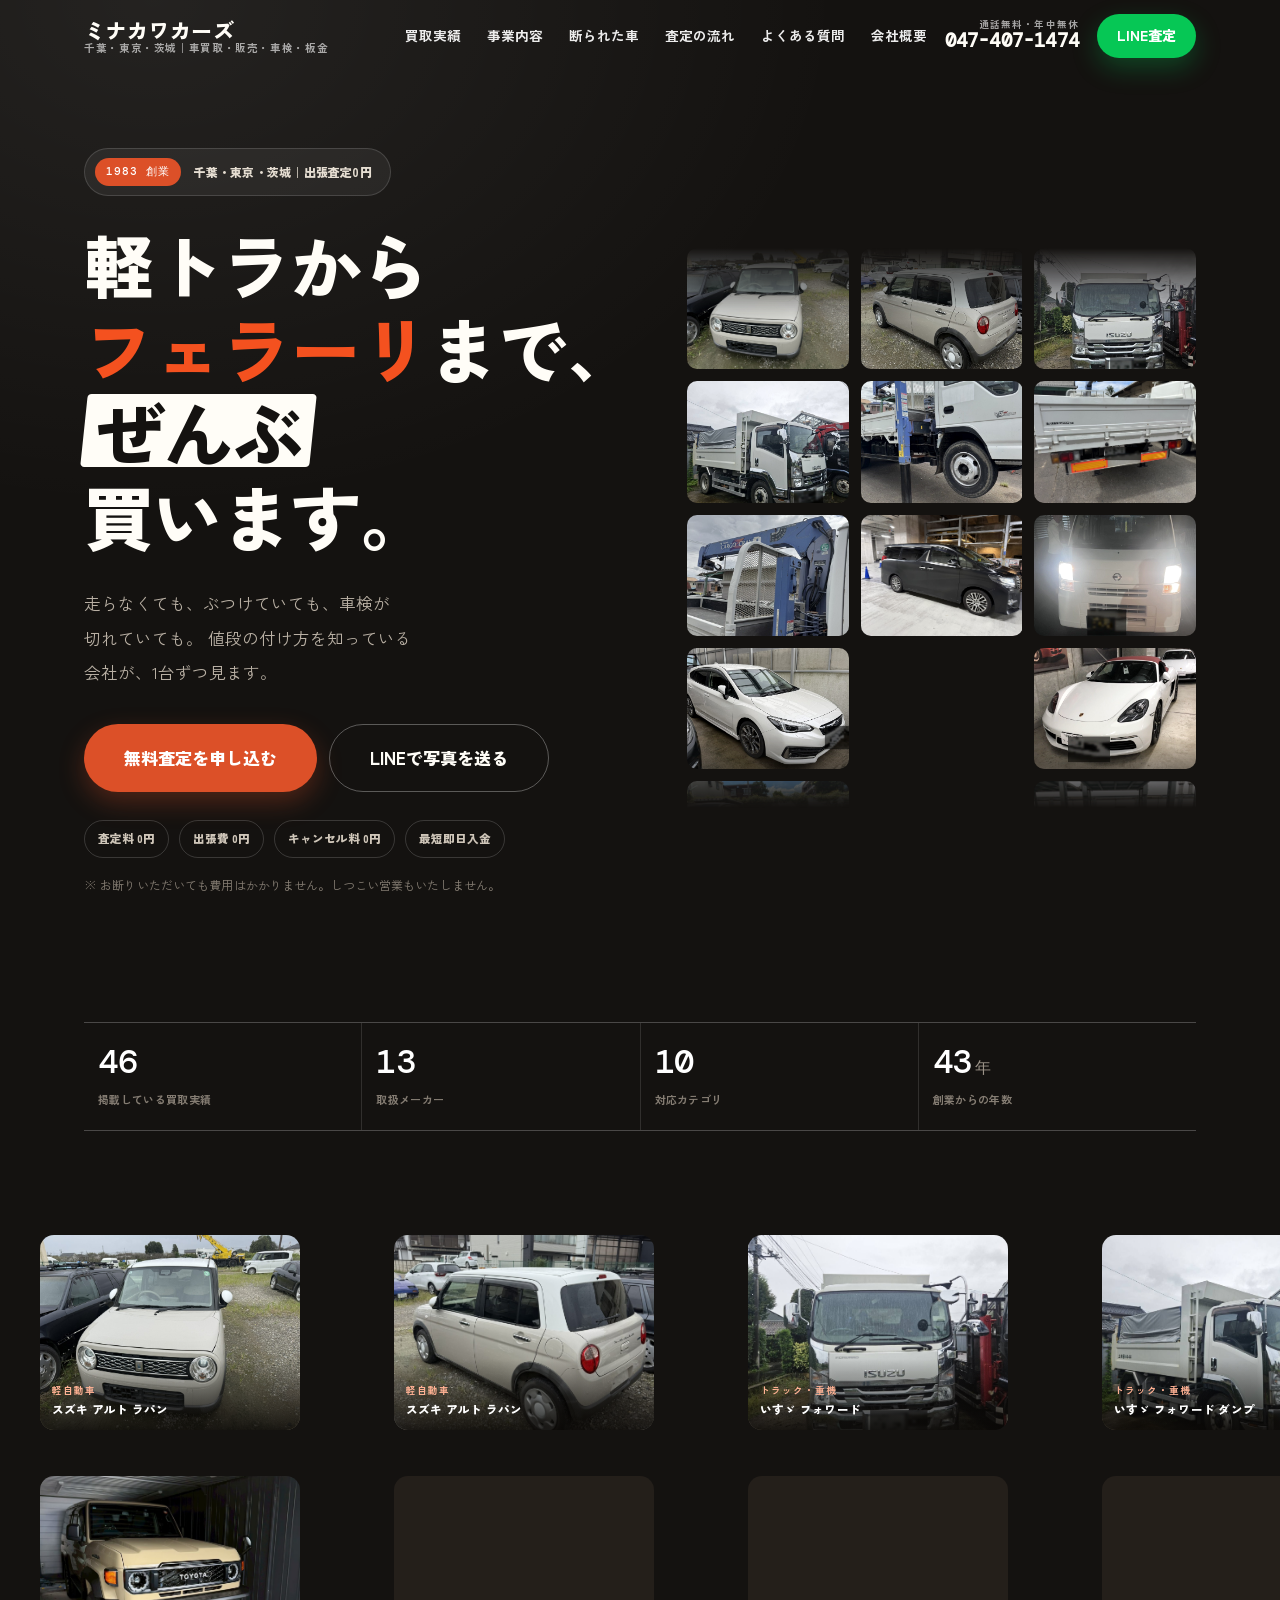
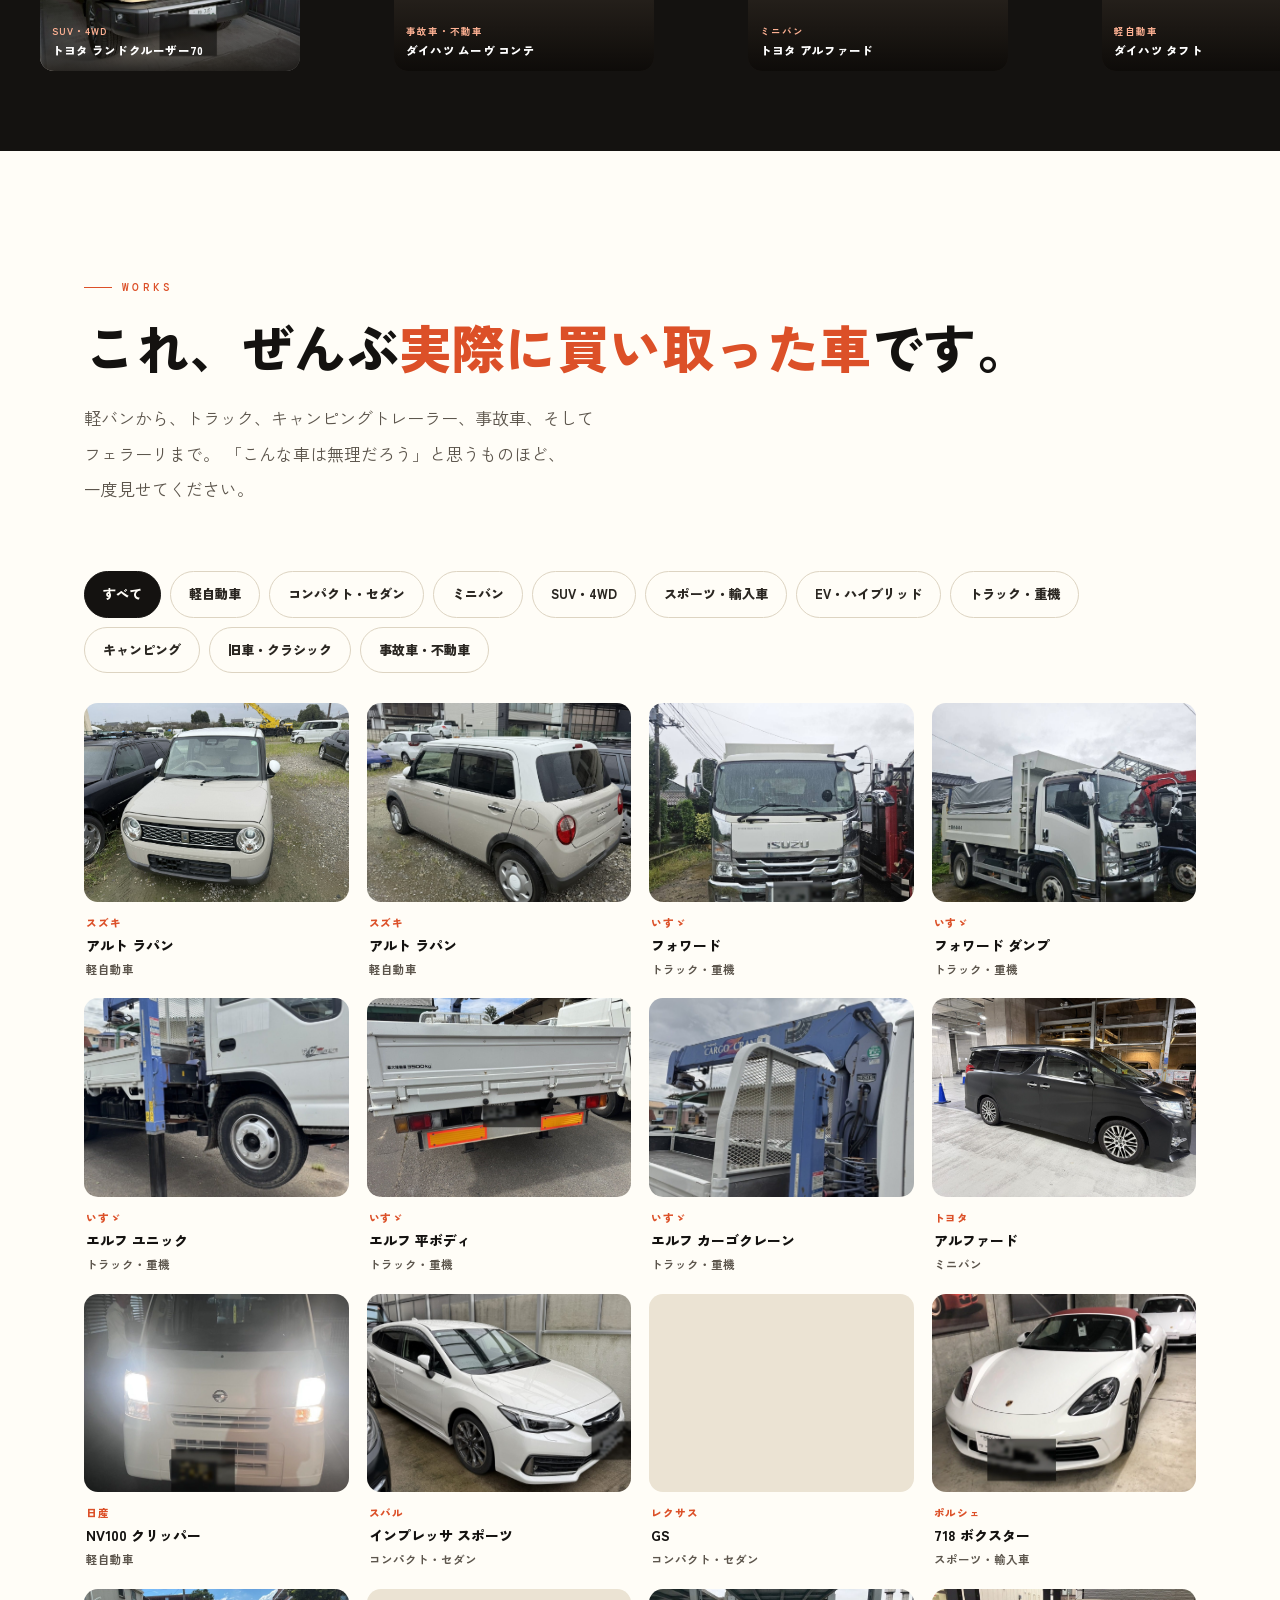
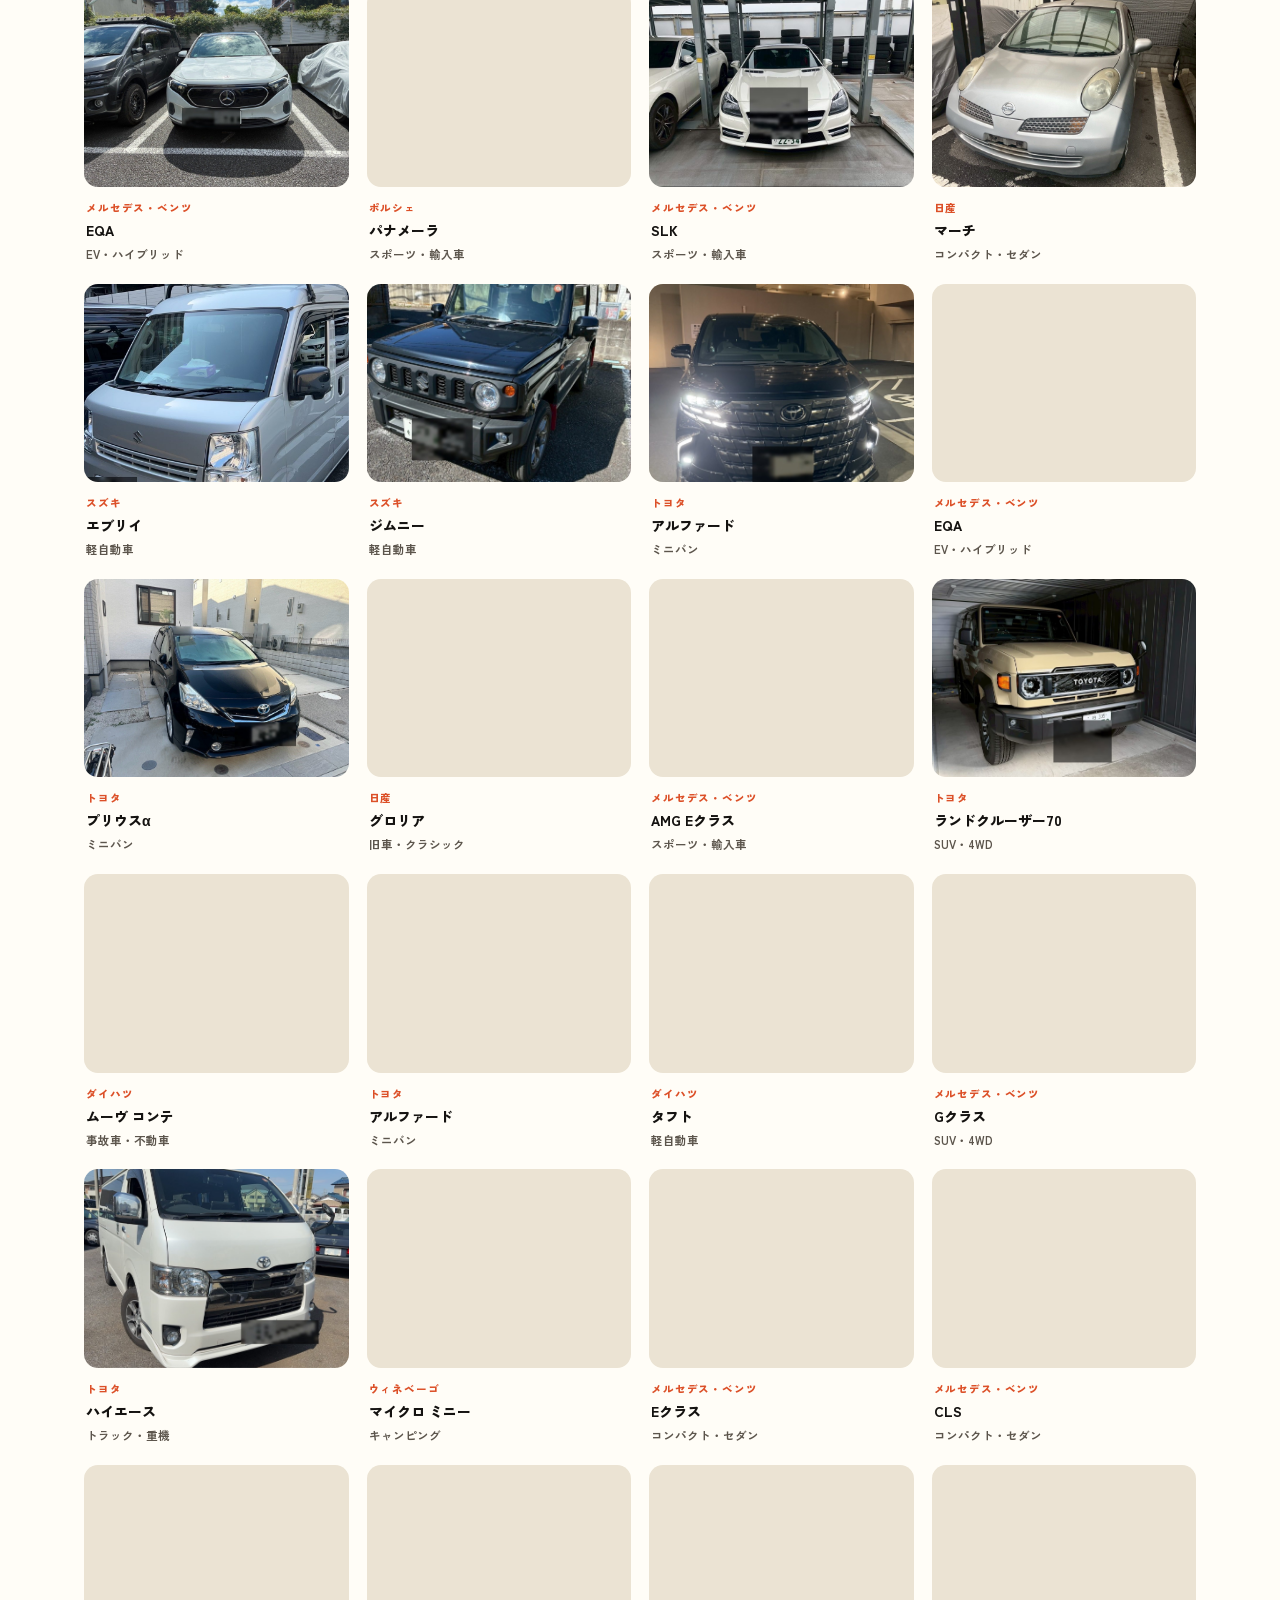
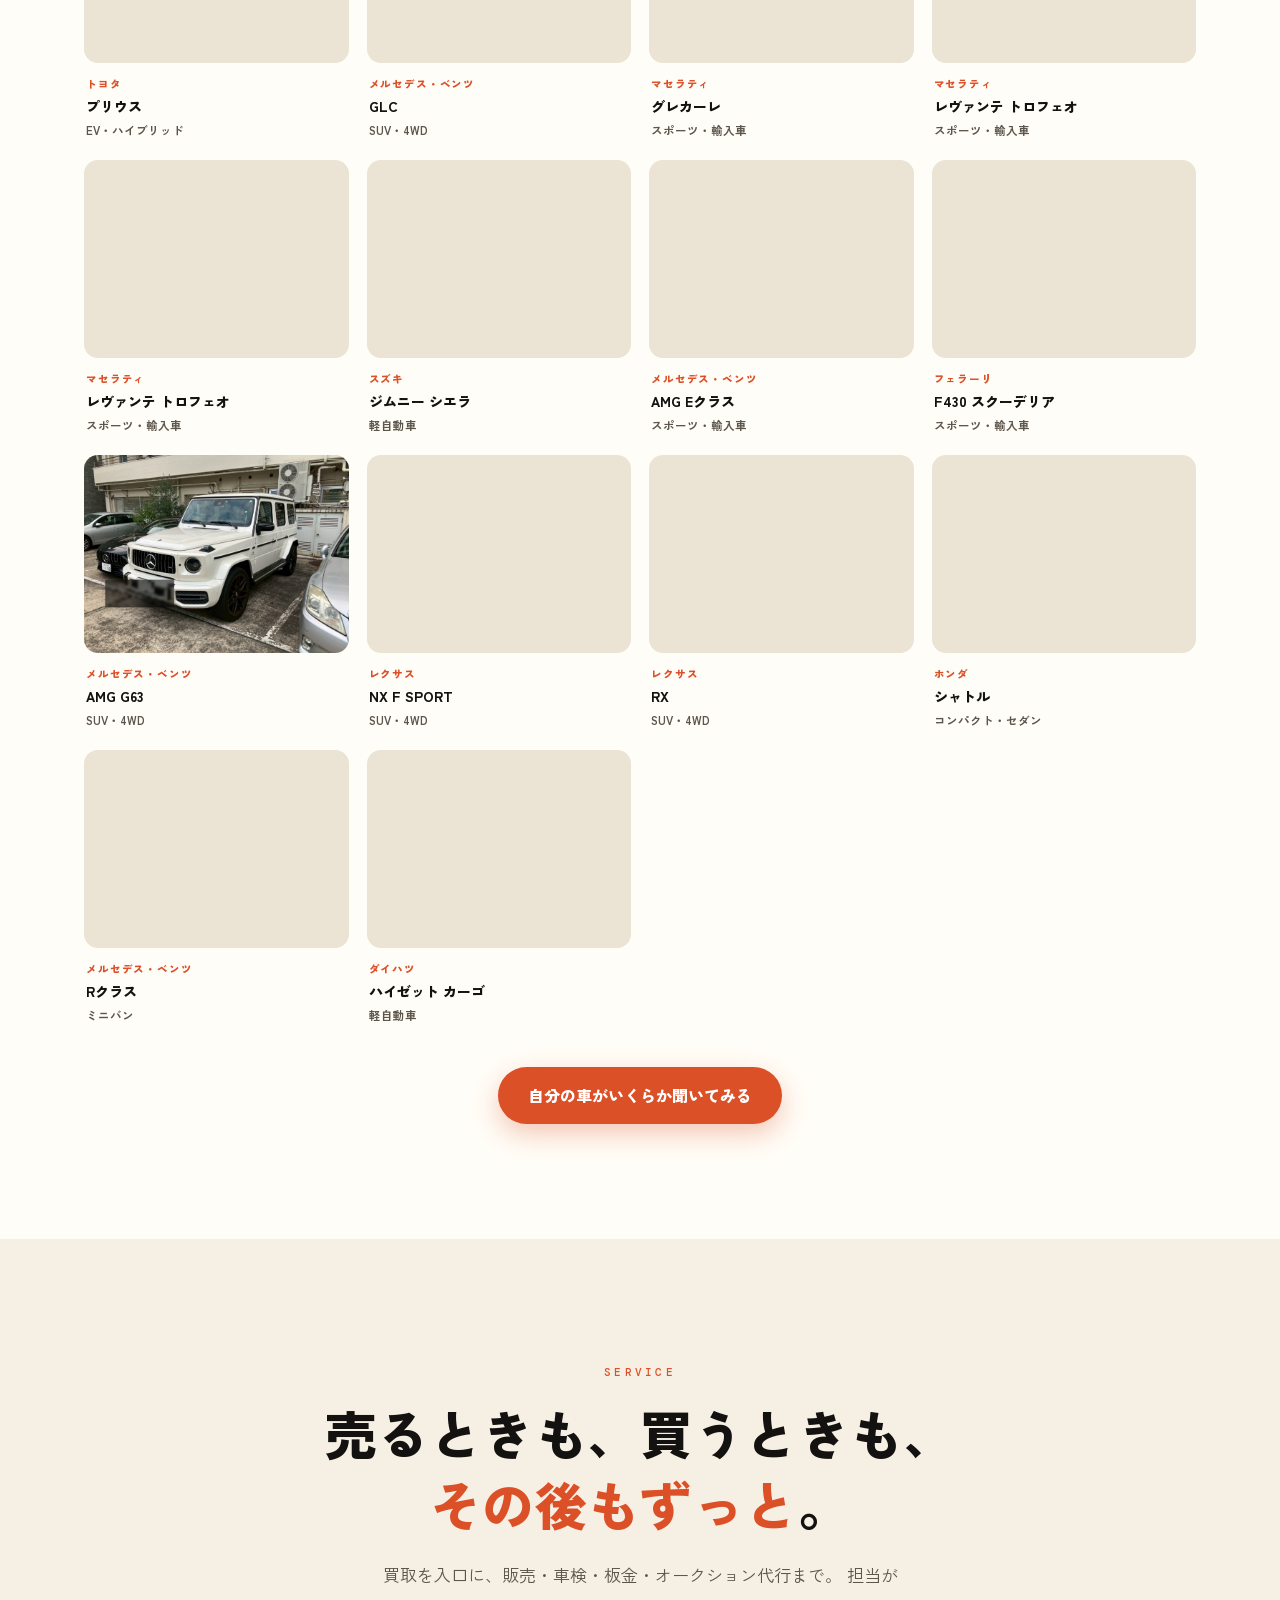
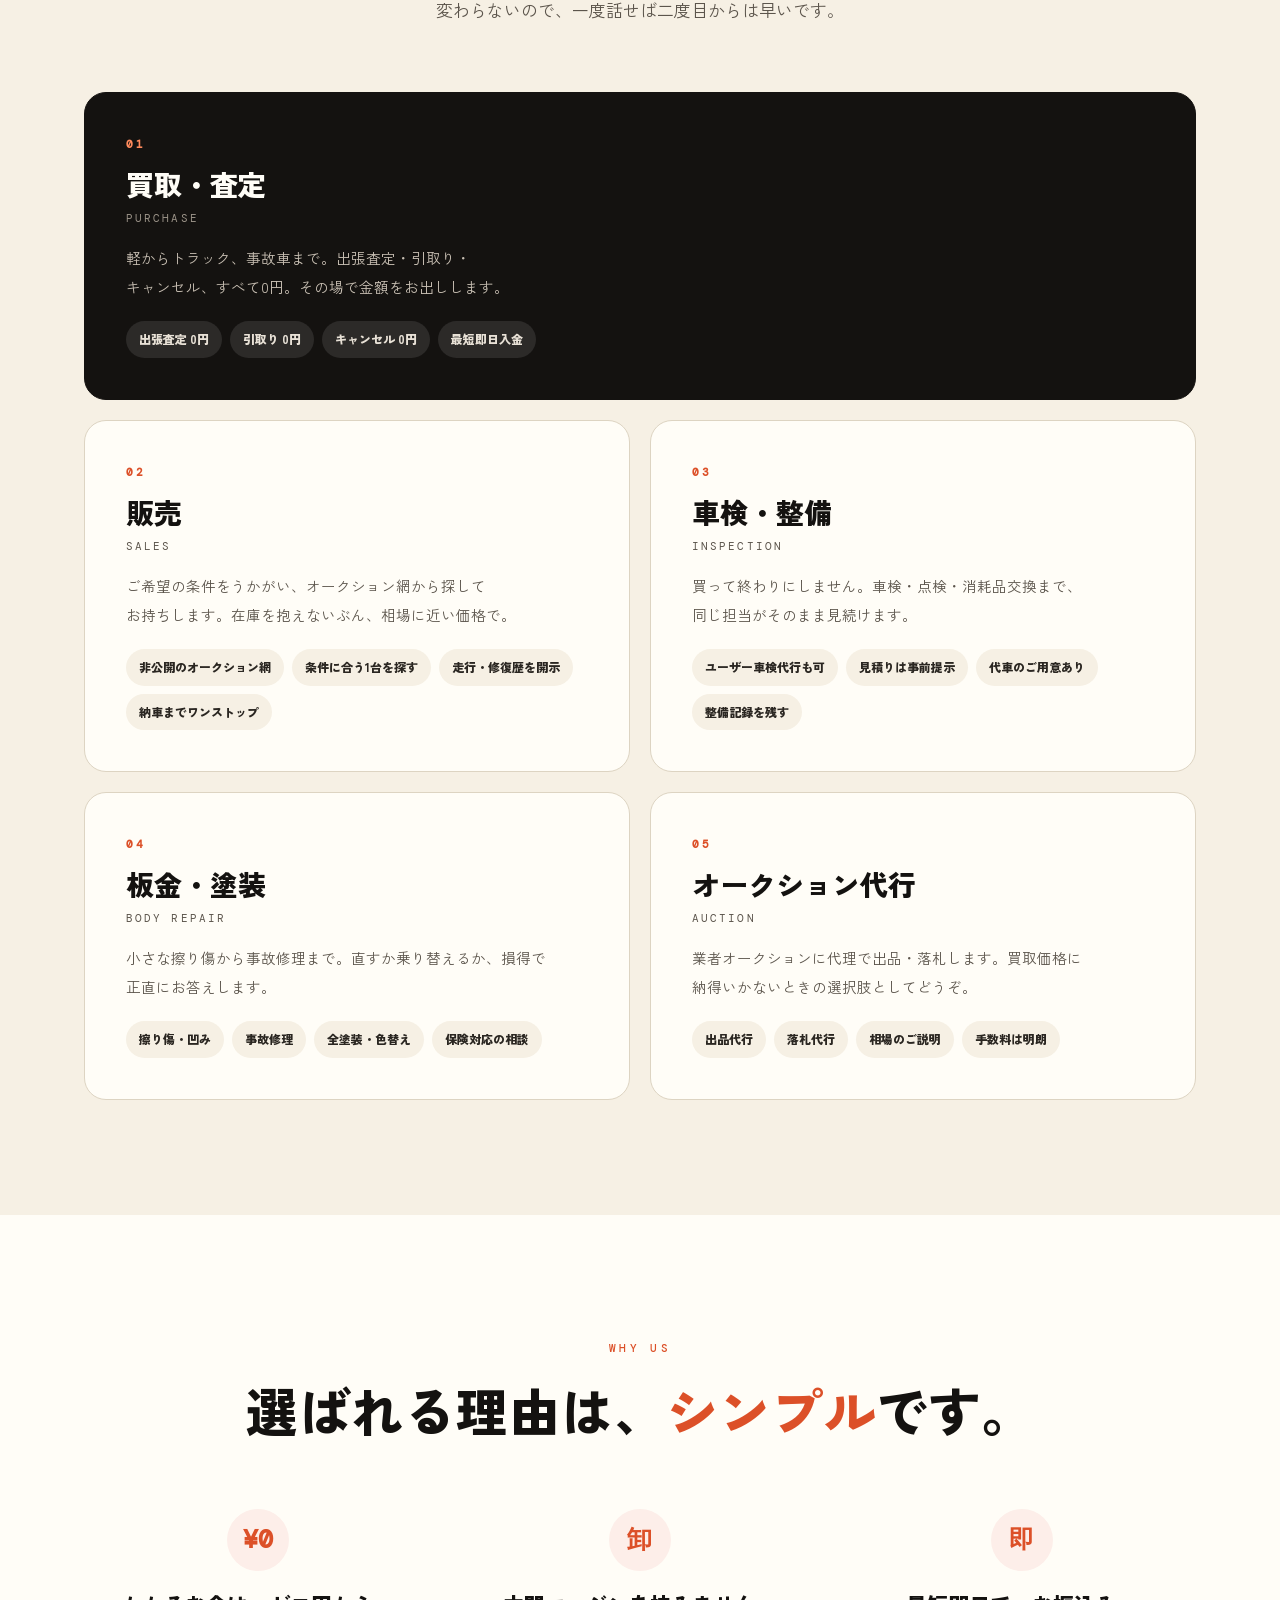
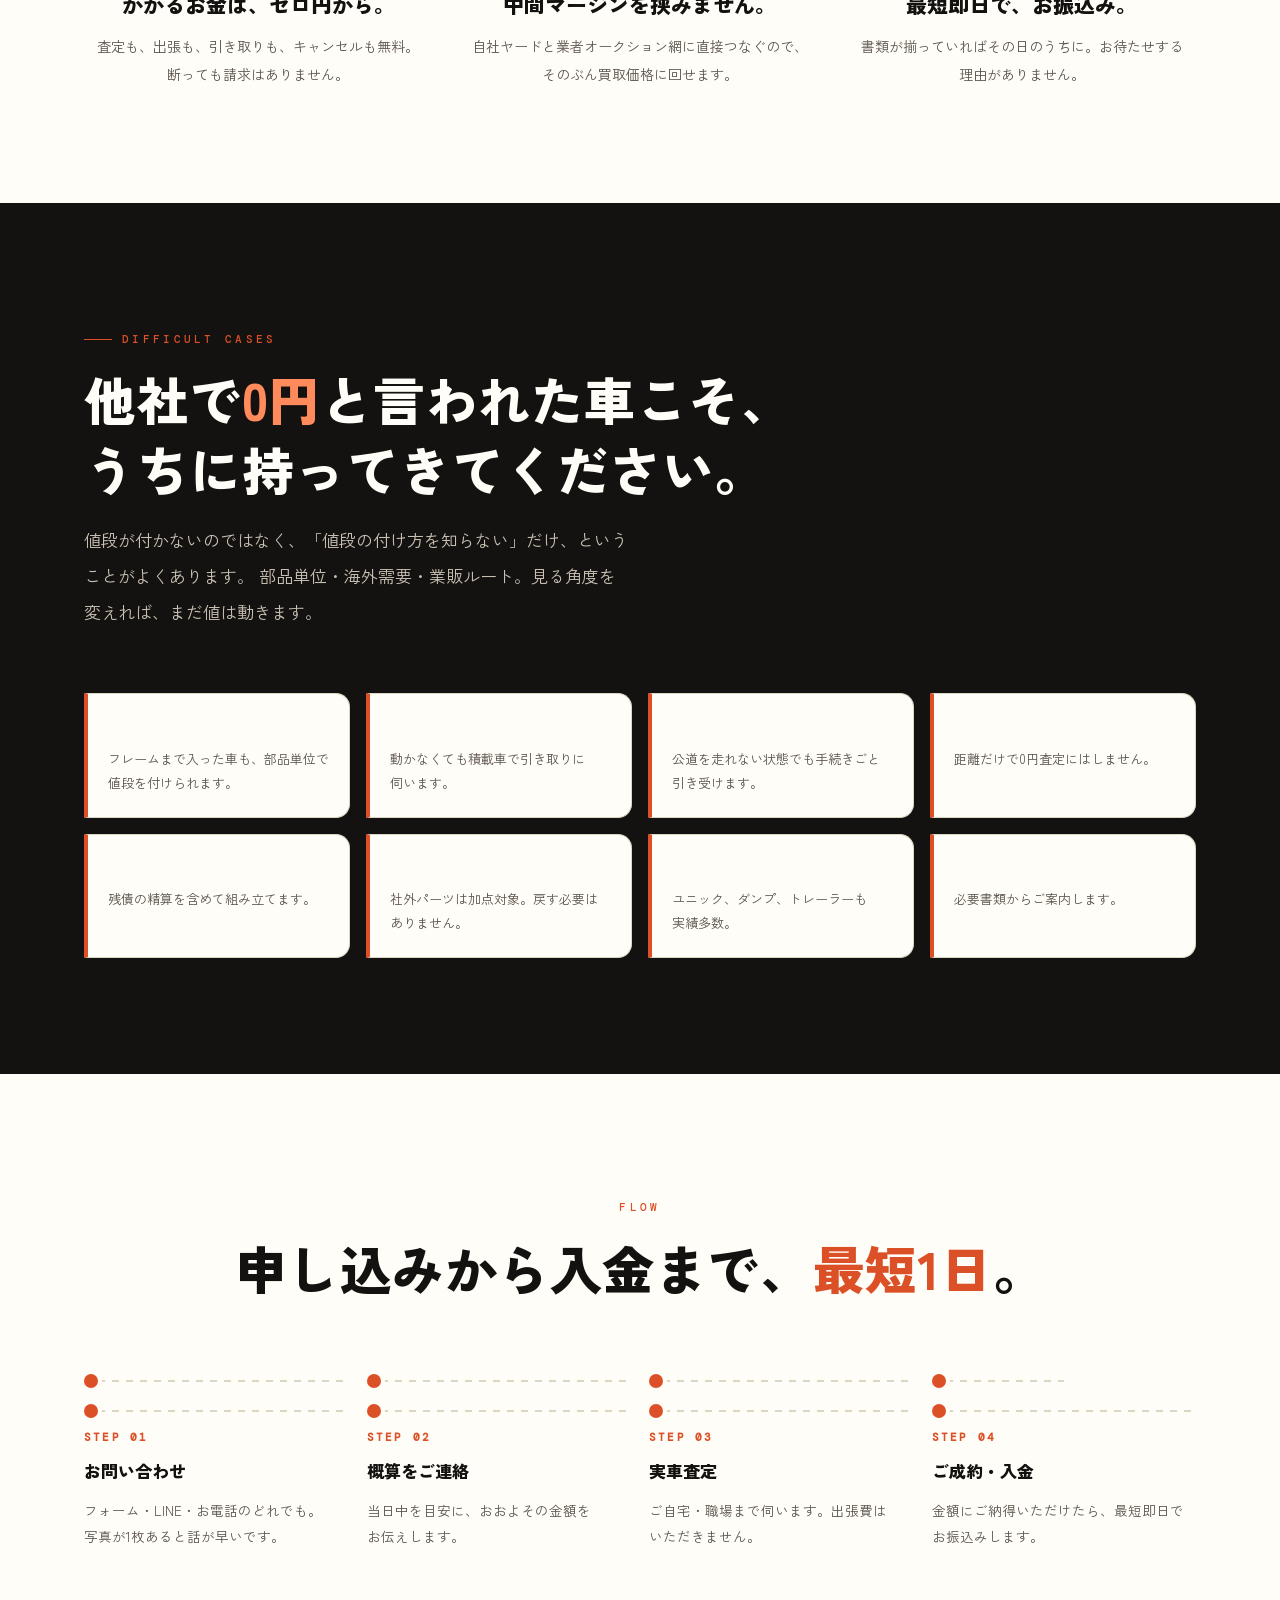
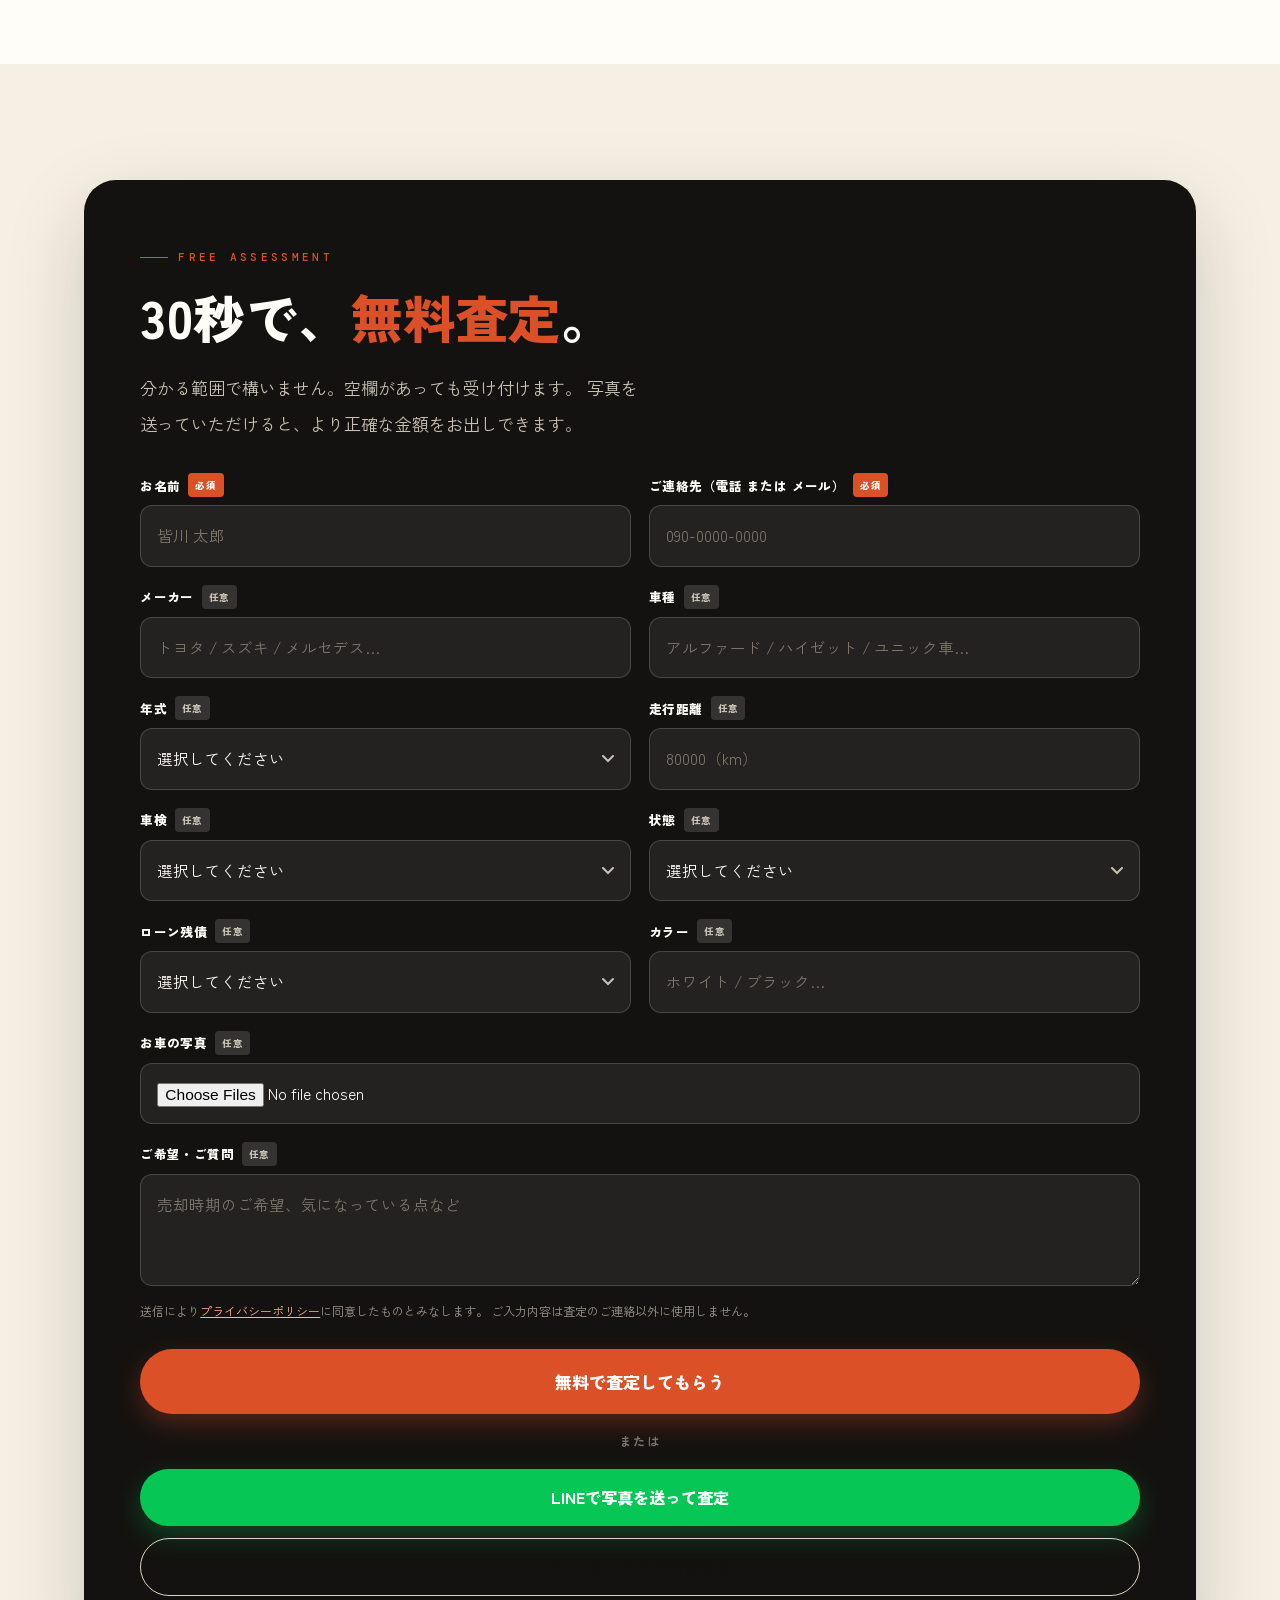
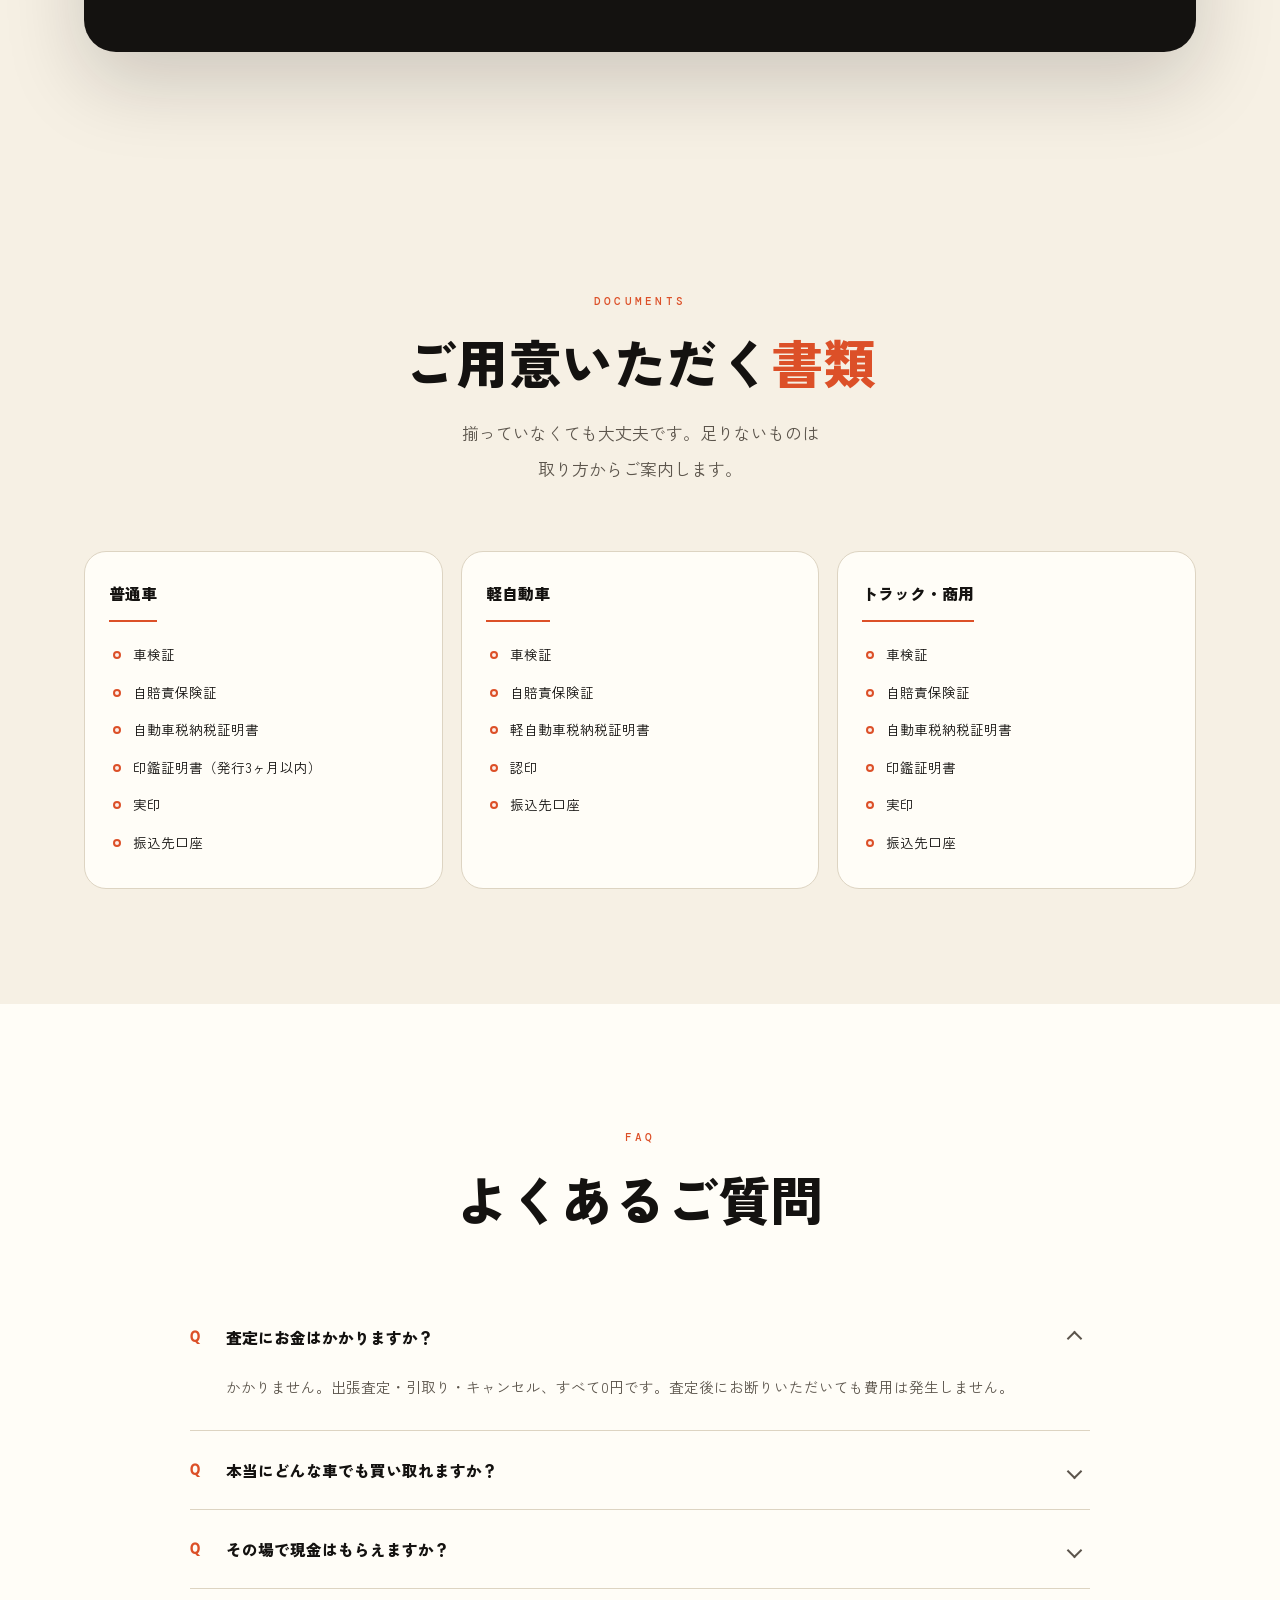
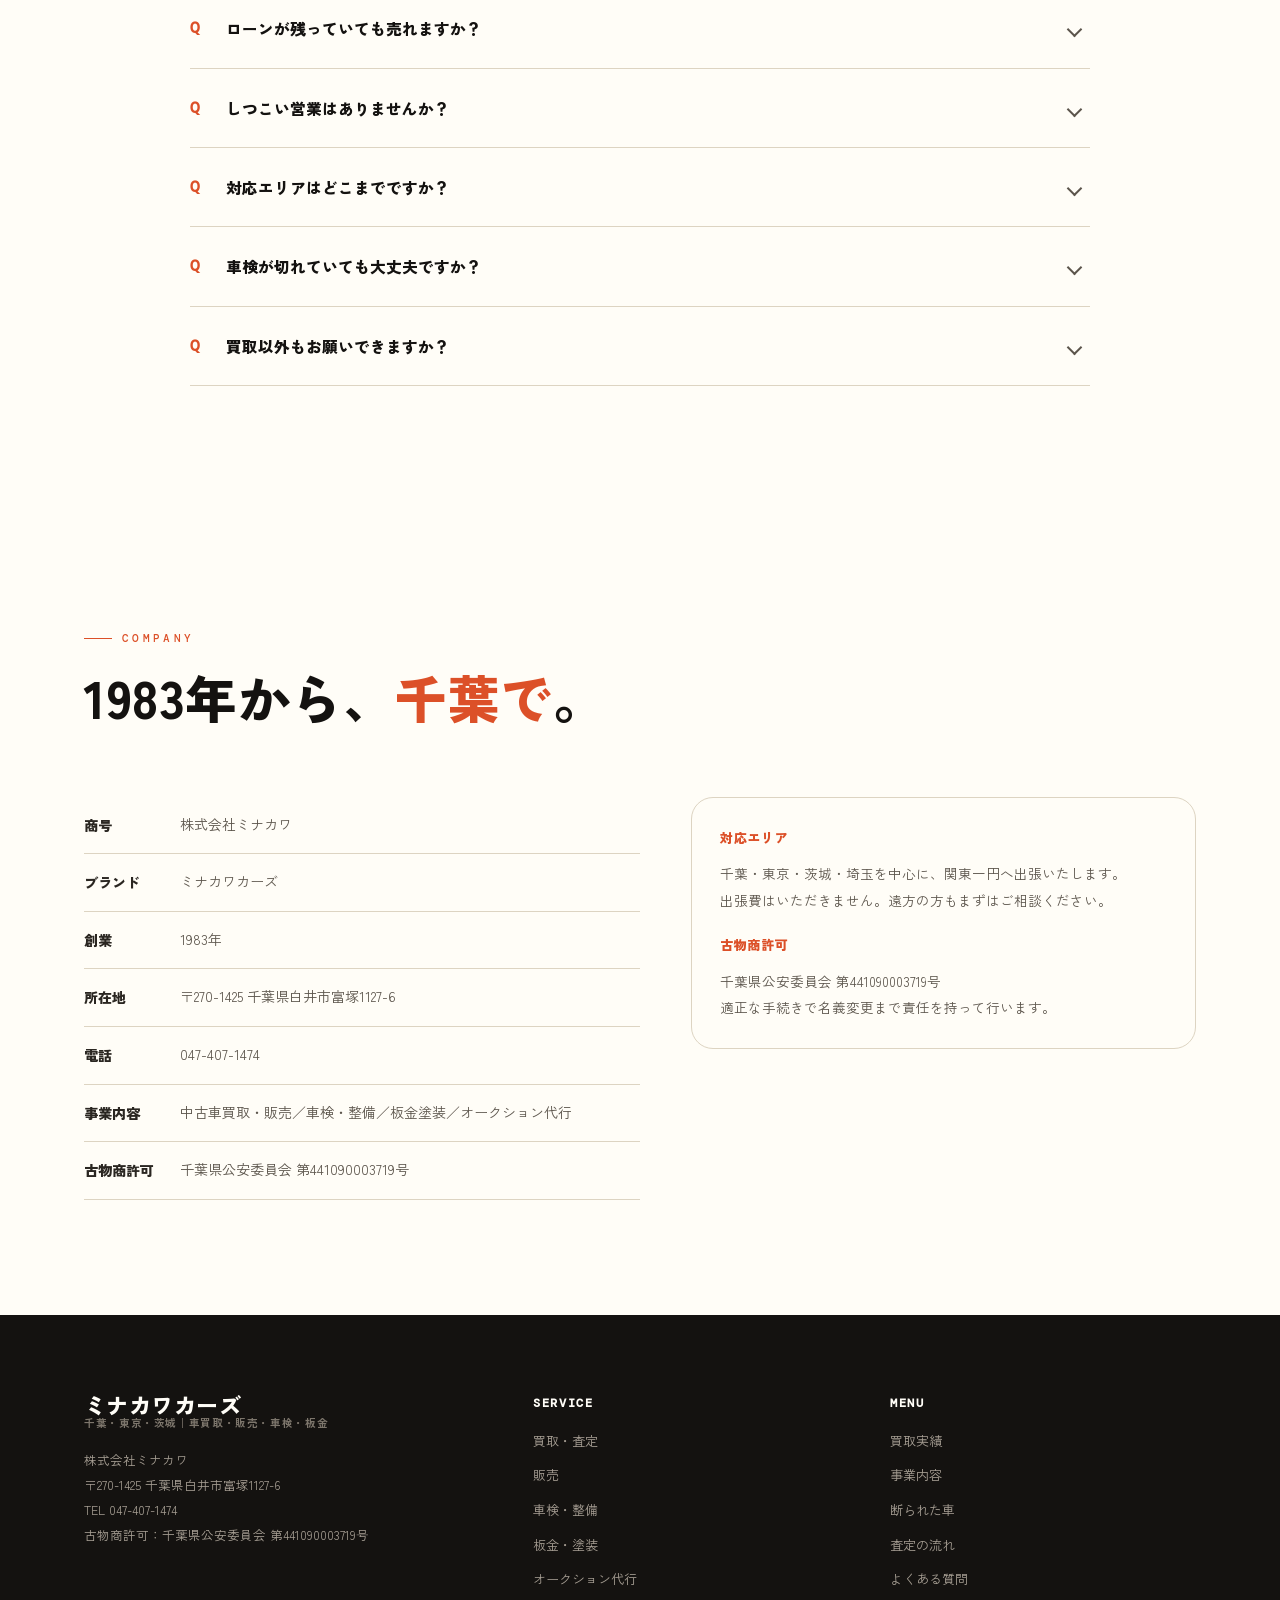
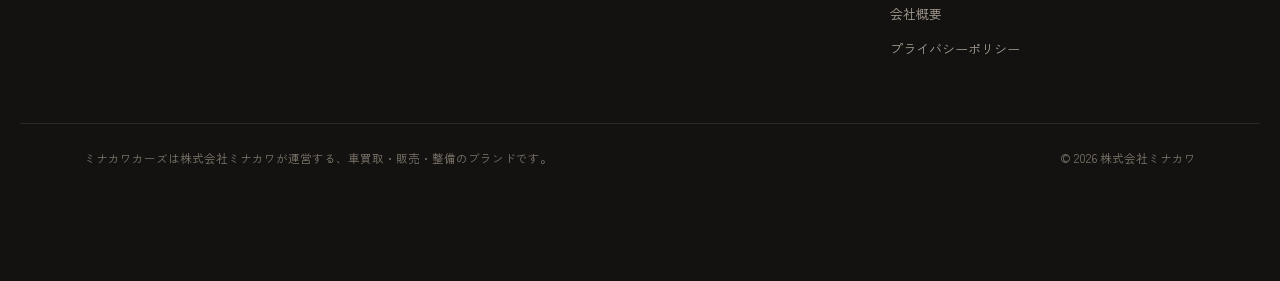
==== commit dc671e5c: "ミナカワカーズ 新サイト（確認用デモ） 買取実績46枚／買取・販売・車検・板金・オークション代行 noindex・フォーム送信停止  Co-Authored-By: Claude Opus 5 <no" ====
--- a/index.html
+++ b/index.html
@@ -58,19 +58,26 @@
 </div>
 <section class="hero">
   <div class="in">
-    <div class="hero-tag">⚡ <b>査定料・出張費・キャンセル料 すべて0円</b></div>
-    <h1>軽トラも、<br class="sp"><span class="nb"><span class="stroke">フェラーリ</span>も。</span><br>ぜんぶ<span class="mark">買います</span>。</h1>
-    <p class="sub">走らなくても、ぶつけていても、車検が切れていても。<br class="pc">
-       1983年創業・株式会社ミナカワが、1台ずつ値段を付けます。</p>
-    <div class="hero-cta">
-      <a class="btn btn--lg" href="#assess">30秒で無料査定を申し込む</a>
-      <a class="btn btn--ghost btn--lg" href="https://lin.ee/66TMCBe" target="_blank" rel="noopener">LINEで写真を送るだけ</a>
-    </div>
-    <p class="hero-note">※ 査定後にお断りいただいても、費用は一切かかりません。しつこい営業もいたしません。</p>
+    <div class="hero-copy">
+      <div class="hero-tag"><b>1983 創業</b>千葉・東京・茨城｜出張査定0円</div>
+      <h1>軽トラから<span class="nb"><span class="ferrari">フェラーリ</span>まで、</span><br>
+          <span class="all">ぜんぶ</span>買います。</h1>
+      <p class="sub">走らなくても、ぶつけていても、車検が切れていても。
+         値段の付け方を知っている会社が、1台ずつ見ます。</p>
+      <div class="hero-cta">
+        <a class="btn btn--lg" href="#assess">無料査定を申し込む</a>
+        <a class="btn btn--ghost btn--lg" href="https://lin.ee/66TMCBe" target="_blank" rel="noopener">LINEで写真を送る</a>
+      </div>
+      <div class="hero-trust">
+        <span>査定料 0円</span><span>出張費 0円</span><span>キャンセル料 0円</span><span>最短即日入金</span>
+      </div>
+      <p class="hero-note">※ お断りいただいても費用はかかりません。しつこい営業もいたしません。</p>
+    </div>
+    <div class="hero-reel" aria-hidden="true"><div class="col"><div class="run"><img src="img/p01.jpg" alt="スズキ アルト ラパン の買取実績" loading="lazy" decoding="async" width="1600" height="1201"><img src="img/p04.jpg" alt="いすゞ フォワード ダンプ の買取実績" loading="lazy" decoding="async" width="1280" height="1280"><img src="img/p07.jpg" alt="いすゞ エルフ カーゴクレーン の買取実績" loading="lazy" decoding="async" width="1108" height="1477"><img src="img/p10.jpg" alt="スバル インプレッサ スポーツ の買取実績" loading="lazy" decoding="async" width="1201" height="1600"><img src="img/p13.jpg" alt="メルセデス・ベンツ EQA の買取実績" loading="lazy" decoding="async" width="1477" height="1108"><img src="img/p16.jpg" alt="日産 マーチ の買取実績" loading="lazy" decoding="async" width="1477" height="1108"><img src="img/p19.jpg" alt="トヨタ アルファード の買取実績" loading="lazy" decoding="async" width="1108" height="1477"><img src="img/p22.jpg" alt="日産 グロリア の買取実績" loading="lazy" decoding="async" width="736" height="1600"><img src="img/p25.jpg" alt="ダイハツ ムーヴ コンテ の買取実績" loading="lazy" decoding="async" width="1108" height="1477"><img src="img/p28.jpg" alt="メルセデス・ベンツ Gクラス の買取実績" loading="lazy" decoding="async" width="1108" height="1477"><img src="img/p31.jpg" alt="メルセデス・ベンツ Eクラス の買取実績" loading="lazy" decoding="async" width="1477" height="1108"><img src="img/p34.jpg" alt="メルセデス・ベンツ GLC の買取実績" loading="lazy" decoding="async" width="1477" height="1108"><img src="img/p37.jpg" alt="マセラティ レヴァンテ トロフェオ の買取実績" loading="lazy" decoding="async" width="1477" height="1108"><img src="img/p40.jpg" alt="フェラーリ F430 スクーデリア の買取実績" loading="lazy" decoding="async" width="1201" height="1600"><img src="img/p43.jpg" alt="レクサス RX の買取実績" loading="lazy" decoding="async" width="1201" height="1600"><img src="img/p46.jpg" alt="ダイハツ ハイゼット カーゴ の買取実績" loading="lazy" decoding="async" width="1201" height="1600"><img src="img/p01.jpg" alt="スズキ アルト ラパン の買取実績" loading="lazy" decoding="async" width="1600" height="1201"><img src="img/p04.jpg" alt="いすゞ フォワード ダンプ の買取実績" loading="lazy" decoding="async" width="1280" height="1280"><img src="img/p07.jpg" alt="いすゞ エルフ カーゴクレーン の買取実績" loading="lazy" decoding="async" width="1108" height="1477"><img src="img/p10.jpg" alt="スバル インプレッサ スポーツ の買取実績" loading="lazy" decoding="async" width="1201" height="1600"><img src="img/p13.jpg" alt="メルセデス・ベンツ EQA の買取実績" loading="lazy" decoding="async" width="1477" height="1108"><img src="img/p16.jpg" alt="日産 マーチ の買取実績" loading="lazy" decoding="async" width="1477" height="1108"><img src="img/p19.jpg" alt="トヨタ アルファード の買取実績" loading="lazy" decoding="async" width="1108" height="1477"><img src="img/p22.jpg" alt="日産 グロリア の買取実績" loading="lazy" decoding="async" width="736" height="1600"><img src="img/p25.jpg" alt="ダイハツ ムーヴ コンテ の買取実績" loading="lazy" decoding="async" width="1108" height="1477"><img src="img/p28.jpg" alt="メルセデス・ベンツ Gクラス の買取実績" loading="lazy" decoding="async" width="1108" height="1477"><img src="img/p31.jpg" alt="メルセデス・ベンツ Eクラス の買取実績" loading="lazy" decoding="async" width="1477" height="1108"><img src="img/p34.jpg" alt="メルセデス・ベンツ GLC の買取実績" loading="lazy" decoding="async" width="1477" height="1108"><img src="img/p37.jpg" alt="マセラティ レヴァンテ トロフェオ の買取実績" loading="lazy" decoding="async" width="1477" height="1108"><img src="img/p40.jpg" alt="フェラーリ F430 スクーデリア の買取実績" loading="lazy" decoding="async" width="1201" height="1600"><img src="img/p43.jpg" alt="レクサス RX の買取実績" loading="lazy" decoding="async" width="1201" height="1600"><img src="img/p46.jpg" alt="ダイハツ ハイゼット カーゴ の買取実績" loading="lazy" decoding="async" width="1201" height="1600"></div></div><div class="col"><div class="run"><img src="img/p02.jpg" alt="スズキ アルト ラパン の買取実績" loading="lazy" decoding="async" width="1201" height="1600"><img src="img/p05.jpg" alt="いすゞ エルフ ユニック の買取実績" loading="lazy" decoding="async" width="1108" height="1477"><img src="img/p08.jpg" alt="トヨタ アルファード の買取実績" loading="lazy" decoding="async" width="1600" height="1201"><img src="img/p11.jpg" alt="レクサス GS の買取実績" loading="lazy" decoding="async" width="1108" height="1477"><img src="img/p14.jpg" alt="ポルシェ パナメーラ の買取実績" loading="lazy" decoding="async" width="1201" height="1600"><img src="img/p17.jpg" alt="スズキ エブリイ の買取実績" loading="lazy" decoding="async" width="900" height="1600"><img src="img/p20.jpg" alt="メルセデス・ベンツ EQA の買取実績" loading="lazy" decoding="async" width="1477" height="1108"><img src="img/p23.jpg" alt="メルセデス・ベンツ AMG Eクラス の買取実績" loading="lazy" decoding="async" width="1477" height="1108"><img src="img/p26.jpg" alt="トヨタ アルファード の買取実績" loading="lazy" decoding="async" width="1600" height="1201"><img src="img/p29.jpg" alt="トヨタ ハイエース の買取実績" loading="lazy" decoding="async" width="1600" height="900"><img src="img/p32.jpg" alt="メルセデス・ベンツ CLS の買取実績" loading="lazy" decoding="async" width="1477" height="1108"><img src="img/p35.jpg" alt="マセラティ グレカーレ の買取実績" loading="lazy" decoding="async" width="1600" height="1200"><img src="img/p38.jpg" alt="スズキ ジムニー シエラ の買取実績" loading="lazy" decoding="async" width="1108" height="1477"><img src="img/p41.jpg" alt="メルセデス・ベンツ AMG G63 の買取実績" loading="lazy" decoding="async" width="1477" height="1108"><img src="img/p44.jpg" alt="ホンダ シャトル の買取実績" loading="lazy" decoding="async" width="1477" height="1108"><img src="img/p02.jpg" alt="スズキ アルト ラパン の買取実績" loading="lazy" decoding="async" width="1201" height="1600"><img src="img/p05.jpg" alt="いすゞ エルフ ユニック の買取実績" loading="lazy" decoding="async" width="1108" height="1477"><img src="img/p08.jpg" alt="トヨタ アルファード の買取実績" loading="lazy" decoding="async" width="1600" height="1201"><img src="img/p11.jpg" alt="レクサス GS の買取実績" loading="lazy" decoding="async" width="1108" height="1477"><img src="img/p14.jpg" alt="ポルシェ パナメーラ の買取実績" loading="lazy" decoding="async" width="1201" height="1600"><img src="img/p17.jpg" alt="スズキ エブリイ の買取実績" loading="lazy" decoding="async" width="900" height="1600"><img src="img/p20.jpg" alt="メルセデス・ベンツ EQA の買取実績" loading="lazy" decoding="async" width="1477" height="1108"><img src="img/p23.jpg" alt="メルセデス・ベンツ AMG Eクラス の買取実績" loading="lazy" decoding="async" width="1477" height="1108"><img src="img/p26.jpg" alt="トヨタ アルファード の買取実績" loading="lazy" decoding="async" width="1600" height="1201"><img src="img/p29.jpg" alt="トヨタ ハイエース の買取実績" loading="lazy" decoding="async" width="1600" height="900"><img src="img/p32.jpg" alt="メルセデス・ベンツ CLS の買取実績" loading="lazy" decoding="async" width="1477" height="1108"><img src="img/p35.jpg" alt="マセラティ グレカーレ の買取実績" loading="lazy" decoding="async" width="1600" height="1200"><img src="img/p38.jpg" alt="スズキ ジムニー シエラ の買取実績" loading="lazy" decoding="async" width="1108" height="1477"><img src="img/p41.jpg" alt="メルセデス・ベンツ AMG G63 の買取実績" loading="lazy" decoding="async" width="1477" height="1108"><img src="img/p44.jpg" alt="ホンダ シャトル の買取実績" loading="lazy" decoding="async" width="1477" height="1108"></div></div><div class="col"><div class="run"><img src="img/p03.jpg" alt="いすゞ フォワード の買取実績" loading="lazy" decoding="async" width="1280" height="1280"><img src="img/p06.jpg" alt="いすゞ エルフ 平ボディ の買取実績" loading="lazy" decoding="async" width="1477" height="1108"><img src="img/p09.jpg" alt="日産 NV100 クリッパー の買取実績" loading="lazy" decoding="async" width="1108" height="1477"><img src="img/p12.jpg" alt="ポルシェ 718 ボクスター の買取実績" loading="lazy" decoding="async" width="1108" height="1477"><img src="img/p15.jpg" alt="メルセデス・ベンツ SLK の買取実績" loading="lazy" decoding="async" width="736" height="1600"><img src="img/p18.jpg" alt="スズキ ジムニー の買取実績" loading="lazy" decoding="async" width="1108" height="1477"><img src="img/p21.jpg" alt="トヨタ プリウスα の買取実績" loading="lazy" decoding="async" width="1477" height="1108"><img src="img/p24.jpg" alt="トヨタ ランドクルーザー70 の買取実績" loading="lazy" decoding="async" width="1201" height="1600"><img src="img/p27.jpg" alt="ダイハツ タフト の買取実績" loading="lazy" decoding="async" width="1600" height="900"><img src="img/p30.jpg" alt="ウィネベーゴ マイクロ ミニー の買取実績" loading="lazy" decoding="async" width="1201" height="1600"><img src="img/p33.jpg" alt="トヨタ プリウス の買取実績" loading="lazy" decoding="async" width="1201" height="1600"><img src="img/p36.jpg" alt="マセラティ レヴァンテ トロフェオ の買取実績" loading="lazy" decoding="async" width="1477" height="1108"><img src="img/p39.jpg" alt="メルセデス・ベンツ AMG Eクラス の買取実績" loading="lazy" decoding="async" width="1201" height="1600"><img src="img/p42.jpg" alt="レクサス NX F SPORT の買取実績" loading="lazy" decoding="async" width="1477" height="1108"><img src="img/p45.jpg" alt="メルセデス・ベンツ Rクラス の買取実績" loading="lazy" decoding="async" width="1477" height="1108"><img src="img/p03.jpg" alt="いすゞ フォワード の買取実績" loading="lazy" decoding="async" width="1280" height="1280"><img src="img/p06.jpg" alt="いすゞ エルフ 平ボディ の買取実績" loading="lazy" decoding="async" width="1477" height="1108"><img src="img/p09.jpg" alt="日産 NV100 クリッパー の買取実績" loading="lazy" decoding="async" width="1108" height="1477"><img src="img/p12.jpg" alt="ポルシェ 718 ボクスター の買取実績" loading="lazy" decoding="async" width="1108" height="1477"><img src="img/p15.jpg" alt="メルセデス・ベンツ SLK の買取実績" loading="lazy" decoding="async" width="736" height="1600"><img src="img/p18.jpg" alt="スズキ ジムニー の買取実績" loading="lazy" decoding="async" width="1108" height="1477"><img src="img/p21.jpg" alt="トヨタ プリウスα の買取実績" loading="lazy" decoding="async" width="1477" height="1108"><img src="img/p24.jpg" alt="トヨタ ランドクルーザー70 の買取実績" loading="lazy" decoding="async" width="1201" height="1600"><img src="img/p27.jpg" alt="ダイハツ タフト の買取実績" loading="lazy" decoding="async" width="1600" height="900"><img src="img/p30.jpg" alt="ウィネベーゴ マイクロ ミニー の買取実績" loading="lazy" decoding="async" width="1201" height="1600"><img src="img/p33.jpg" alt="トヨタ プリウス の買取実績" loading="lazy" decoding="async" width="1201" height="1600"><img src="img/p36.jpg" alt="マセラティ レヴァンテ トロフェオ の買取実績" loading="lazy" decoding="async" width="1477" height="1108"><img src="img/p39.jpg" alt="メルセデス・ベンツ AMG Eクラス の買取実績" loading="lazy" decoding="async" width="1201" height="1600"><img src="img/p42.jpg" alt="レクサス NX F SPORT の買取実績" loading="lazy" decoding="async" width="1477" height="1108"><img src="img/p45.jpg" alt="メルセデス・ベンツ Rクラス の買取実績" loading="lazy" decoding="async" width="1477" height="1108"></div></div></div>
     <div class="hero-stats">
-      <div><b data-cnt="46">0</b><span>直近の買取実績</span></div>
+      <div><b data-cnt="46">0</b><span>掲載している買取実績</span></div>
       <div><b data-cnt="13">0</b><span>取扱メーカー</span></div>
-      <div><b data-cnt="0">0<i>円</i></b><span>査定・出張・キャンセル</span></div>
+      <div><b data-cnt="10">0</b><span>対応カテゴリ</span></div>
       <div><b data-cnt="43">0<i>年</i></b><span>創業からの年数</span></div>
     </div>
   </div>
--- a/mc2.css
+++ b/mc2.css
@@ -132,49 +132,87 @@
 .mnav a span{font-family:var(--mono);font-size:11px;color:var(--ink-3);letter-spacing:.14em}
 .mnav .mnav-cta{display:grid;gap:12px;margin-top:26px}
 
-/* ---------- ヒーロー ---------- */
-.hero{position:relative;padding:calc(72px + clamp(48px,7vw,90px)) 0 clamp(48px,6vw,80px);overflow:hidden;background:var(--ink);color:var(--cream)}
-.hero::after{
+/* ---------- ヒーロー（左：言葉／右：実車が流れ続ける） ---------- */
+.hero{
+  position:relative;background:var(--ink);color:var(--cream);overflow:hidden;
+  padding:calc(72px + clamp(40px,6vw,76px)) 0 clamp(52px,7vw,88px);
+}
+.hero::before{  /* 奥行きを作るだけの淡い光。色味は足さない */
   content:"";position:absolute;inset:0;pointer-events:none;
-  background:radial-gradient(120% 90% at 78% 10%,rgba(220,80,40,.26),transparent 58%);
-}
-.hero .in{position:relative;z-index:2;max-width:var(--maxw);margin:0 auto;padding:0 var(--gut)}
+  background:radial-gradient(90% 70% at 12% 0%,rgba(255,255,255,.07),transparent 60%);
+}
+.hero .in{
+  position:relative;z-index:2;max-width:var(--maxw);margin:0 auto;padding:0 var(--gut);
+  display:grid;grid-template-columns:minmax(0,1.04fr) minmax(0,.96fr);
+  gap:clamp(28px,4vw,64px);align-items:center;
+}
 .hero-tag{
-  display:inline-flex;align-items:center;gap:9px;padding:8px 16px;border-radius:999px;
-  background:rgba(255,255,255,.09);border:1px solid rgba(255,255,255,.16);
-  font-size:12px;font-weight:800;letter-spacing:.04em;margin-bottom:22px;
-}
-.hero-tag b{color:#ff8a5c}
+  display:inline-flex;align-items:center;gap:12px;padding:9px 18px 9px 10px;border-radius:999px;
+  background:rgba(255,255,255,.06);border:1px solid rgba(255,255,255,.14);
+  font-size:12px;font-weight:800;letter-spacing:.02em;margin-bottom:26px;color:#e6ded2;
+}
+.hero-tag b{
+  background:var(--vm);color:#fff;border-radius:999px;padding:4px 11px;
+  font-family:var(--mono);font-size:10.5px;letter-spacing:.1em;font-weight:500;
+}
 .hero h1{
-  font-size:clamp(34px,7.4vw,86px);line-height:1.18;font-weight:900;margin:0;
-  letter-spacing:-.005em;text-wrap:balance;
-}
-/* フェラーリ側：軽トラと対等に立たせる。輪郭だけだと暗所で沈むので塗る */
-.hero h1 .stroke{
-  position:relative;display:inline-block;
-  color:#ff3a1f;
-  -webkit-text-stroke:0;
-  text-shadow:
-    0 0 1px rgba(255,120,80,.9),
-    0 0 18px rgba(255,58,31,.55),
-    0 0 46px rgba(255,58,31,.32);
-}
-.hero h1 .mark{position:relative;display:inline-block;color:#fff}
-.hero h1 .mark::after{
-  content:"";position:absolute;left:-.04em;right:-.04em;bottom:.08em;height:.26em;
-  background:var(--vm);z-index:-1;border-radius:3px;
-}
-.hero p.sub{margin:26px 0 0;font-size:clamp(14.5px,1.8vw,18px);line-height:2.05;color:#cfc6b9;max-width:52ch}
-.hero-cta{display:flex;flex-wrap:wrap;gap:14px;margin-top:36px}
-.hero-note{margin-top:18px;font-size:12.5px;color:#9b9388;letter-spacing:.02em}
+  font-size:clamp(33px,5.5vw,70px);line-height:1.2;font-weight:900;margin:0;
+  letter-spacing:-.015em;text-wrap:balance;
+}
+/* 下線だと行間に埋もれるので、文字そのものを朱に。発光はさせず品を保つ */
+.hero h1 .ferrari{color:#f4511f;white-space:nowrap}
+.hero h1 .all{
+  position:relative;display:inline-block;color:var(--ink);white-space:nowrap;
+  padding:0 .14em;margin:0 .02em;
+}
+.hero h1 .all::before{
+  content:"";position:absolute;inset:.06em -.02em .1em;background:var(--cream);
+  border-radius:4px;z-index:-1;transform:skewX(-6deg);
+}
+.hero p.sub{
+  margin:28px 0 0;font-size:clamp(14px,1.45vw,16.5px);line-height:2.1;color:#b9b0a4;max-width:44ch;
+}
+.hero-cta{display:flex;flex-wrap:wrap;gap:12px;margin-top:34px}
+.hero-note{margin-top:16px;font-size:12px;color:#857d73;letter-spacing:.01em;line-height:1.8}
+.hero-trust{
+  display:flex;flex-wrap:wrap;gap:8px 10px;margin-top:28px;
+}
+.hero-trust span{
+  font-size:11.5px;font-weight:800;color:#cfc6b9;
+  border:1px solid rgba(255,255,255,.16);border-radius:999px;padding:7px 13px;
+}
+
+/* 右：実車が縦に流れ続ける3列 */
+.hero-reel{
+  position:relative;display:grid;grid-template-columns:repeat(3,1fr);gap:12px;
+  height:clamp(400px,46vw,560px);
+  -webkit-mask-image:linear-gradient(transparent,#000 13%,#000 87%,transparent);
+          mask-image:linear-gradient(transparent,#000 13%,#000 87%,transparent);
+}
+.hero-reel .col{overflow:hidden;position:relative}
+.hero-reel .run{display:flex;flex-direction:column;gap:12px;animation:reel 44s linear infinite;will-change:transform}
+.hero-reel .col:nth-child(2) .run{animation-duration:58s;animation-direction:reverse}
+.hero-reel .col:nth-child(3) .run{animation-duration:50s}
+@keyframes reel{from{transform:translate3d(0,0,0)}to{transform:translate3d(0,-50%,0)}}
+.hero-reel img{
+  width:100%;aspect-ratio:4/3;object-fit:cover;border-radius:10px;
+  filter:saturate(.92) contrast(1.03);
+}
+.hero:hover .hero-reel .run{animation-play-state:paused}
+
 .hero-stats{
-  display:grid;grid-template-columns:repeat(4,1fr);gap:1px;margin-top:clamp(44px,6vw,72px);
-  background:rgba(255,255,255,.14);border:1px solid rgba(255,255,255,.14);border-radius:var(--r-lg);overflow:hidden;
-}
-.hero-stats div{background:var(--ink);padding:22px 18px;text-align:center}
-.hero-stats b{display:block;font-family:var(--mono);font-size:clamp(24px,3.4vw,38px);font-weight:600;line-height:1.1;color:#fff}
-.hero-stats b i{font-style:normal;font-size:.5em;margin-left:2px;color:#ff8a5c}
-.hero-stats span{display:block;font-size:11.5px;color:#9b9388;margin-top:7px;font-weight:700;letter-spacing:.04em}
+  grid-column:1 / -1;
+  display:grid;grid-template-columns:repeat(4,1fr);gap:1px;margin-top:clamp(40px,5vw,64px);
+  background:rgba(255,255,255,.12);border-top:1px solid rgba(255,255,255,.12);
+  border-bottom:1px solid rgba(255,255,255,.12);
+}
+.hero-stats div{background:var(--ink);padding:20px 14px}
+.hero-stats b{
+  display:block;font-family:var(--mono);font-size:clamp(22px,2.9vw,34px);font-weight:500;
+  line-height:1.1;color:#fff;letter-spacing:-.01em;
+}
+.hero-stats b i{font-style:normal;font-size:.46em;margin-left:3px;color:#9b9388}
+.hero-stats span{display:block;font-size:11px;color:#857d73;margin-top:8px;font-weight:700;letter-spacing:.03em}
 
 /* ---------- 実績マーキー ---------- */
 .marquee{padding:0 0 clamp(40px,5vw,64px);background:var(--ink);overflow:hidden}
@@ -389,6 +427,10 @@
   .hard{grid-template-columns:repeat(2,1fr)}
   .co{grid-template-columns:1fr}
 }
+@media (max-width:980px){
+  .hero .in{grid-template-columns:1fr;gap:34px}
+  .hero-reel{height:300px;grid-template-columns:repeat(4,1fr)}
+}
 @media (max-width:900px){
   .nav,.hd-tel{display:none}
   .burger{display:block}
@@ -408,7 +450,9 @@
   .hd .in{height:64px;gap:12px}
   .brand b{font-size:19px}
   .brand span{font-size:9.5px;white-space:nowrap;overflow:hidden;text-overflow:ellipsis;max-width:62vw;display:block}
-  .hero{padding-top:calc(64px + 36px)}
+  .hero{padding-top:calc(64px + 30px)}
+  .hero-reel{height:230px;grid-template-columns:repeat(3,1fr);gap:9px}
+  .hero-trust span{font-size:11px;padding:6px 11px}
   .mnav{inset:64px 0 0}
   body{font-size:15.5px;line-height:1.85}
   .sticky{display:block}
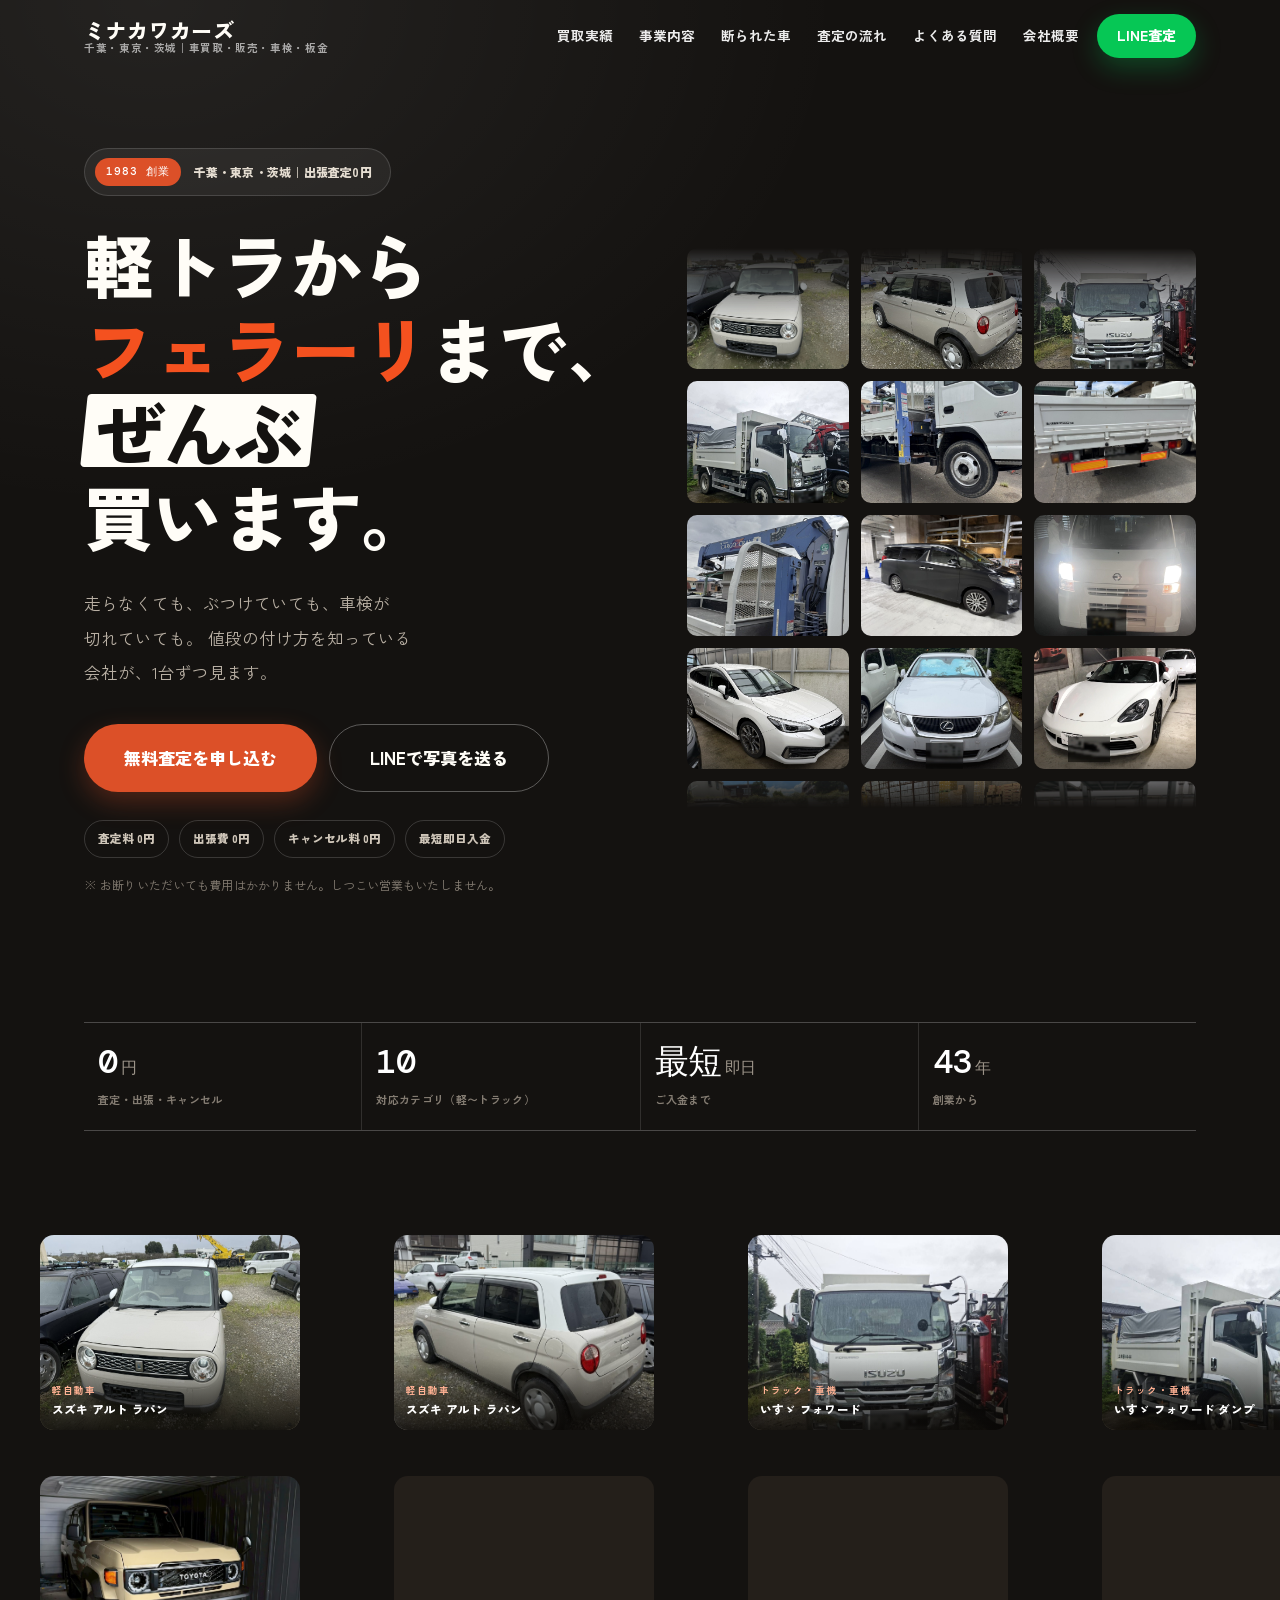
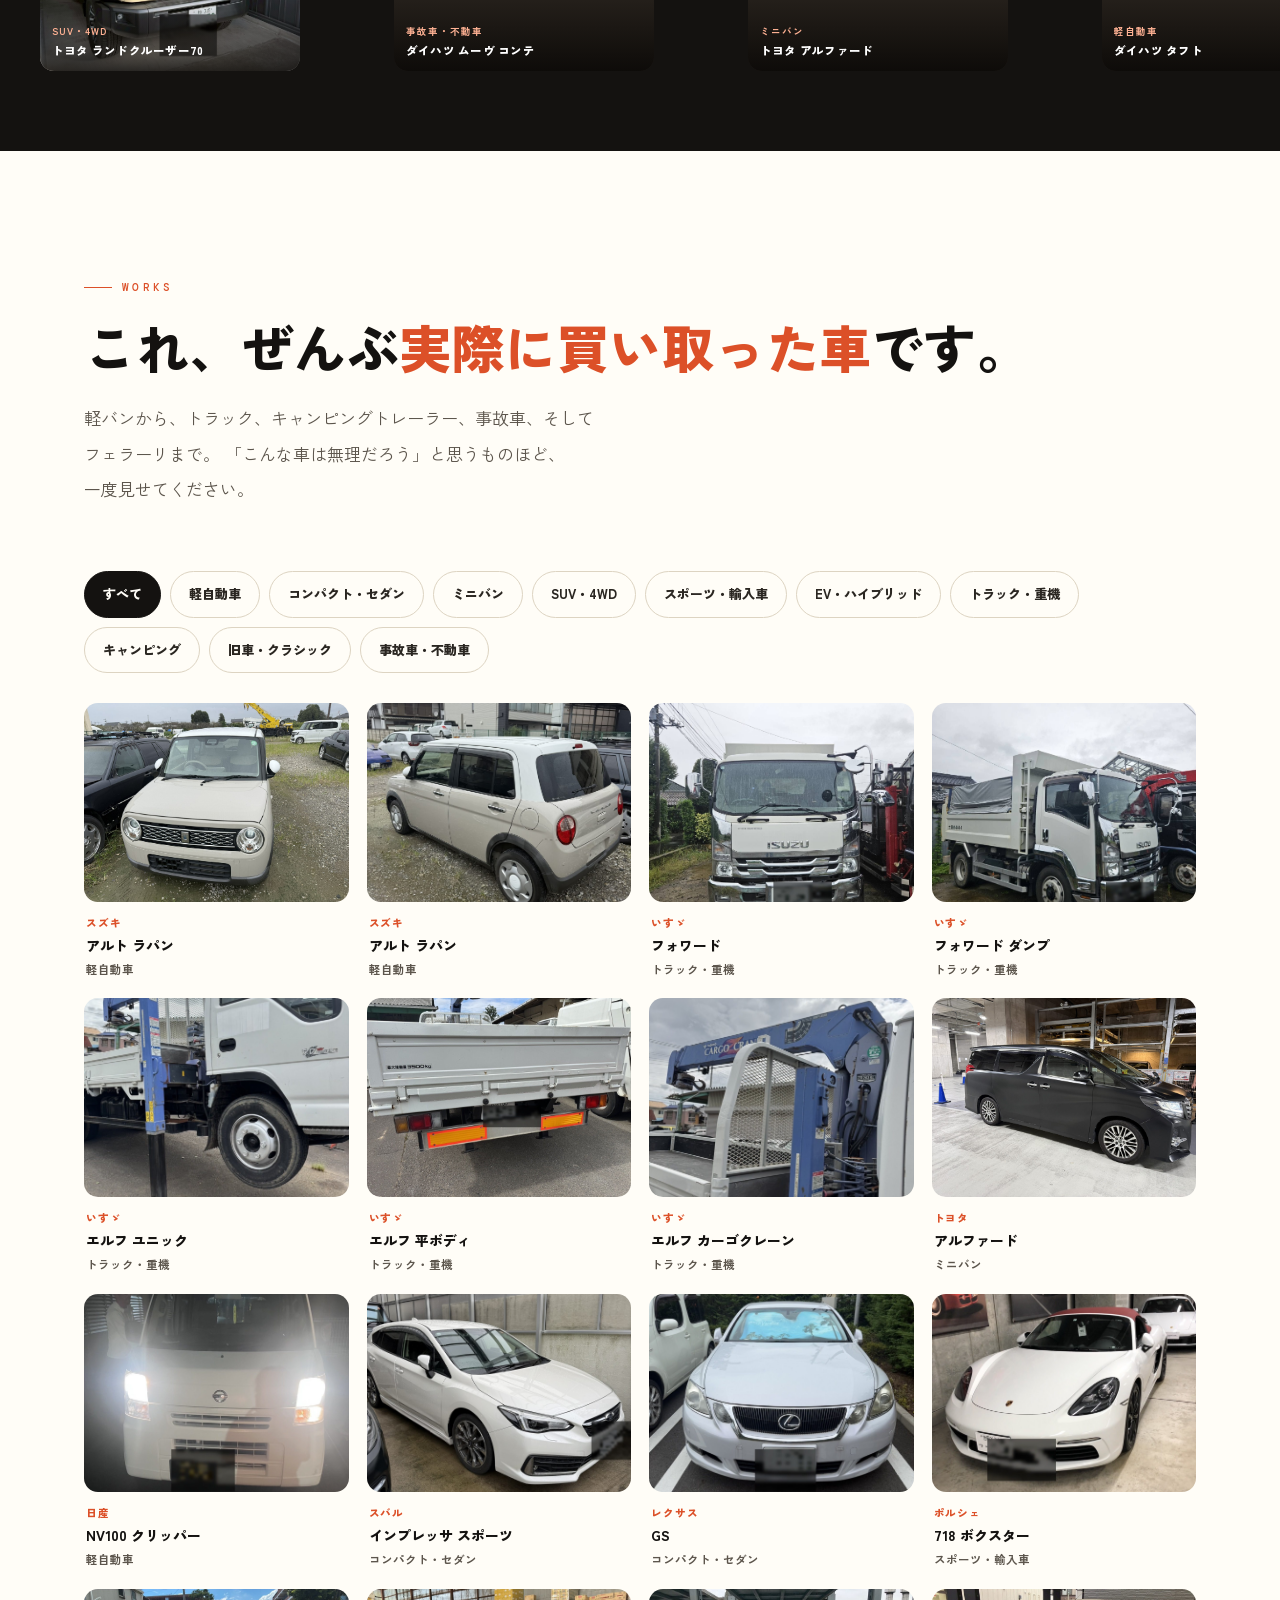
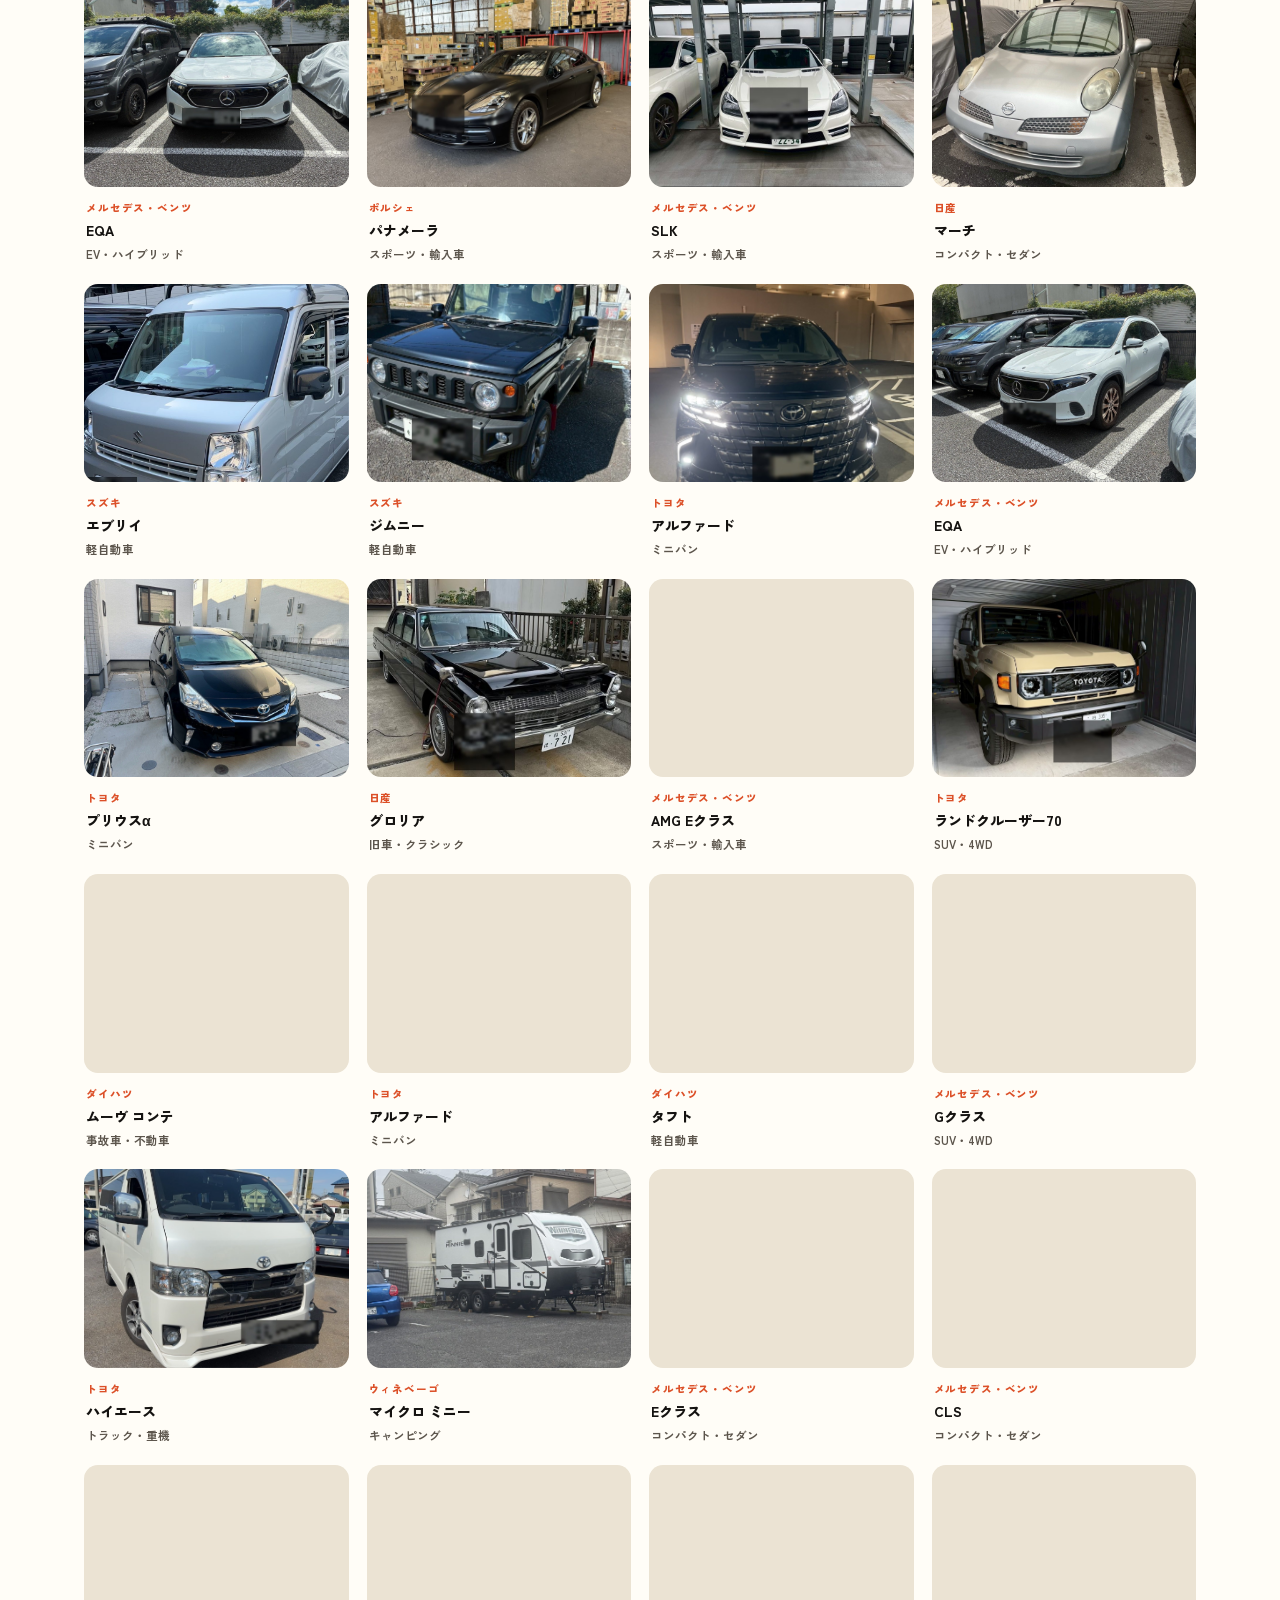
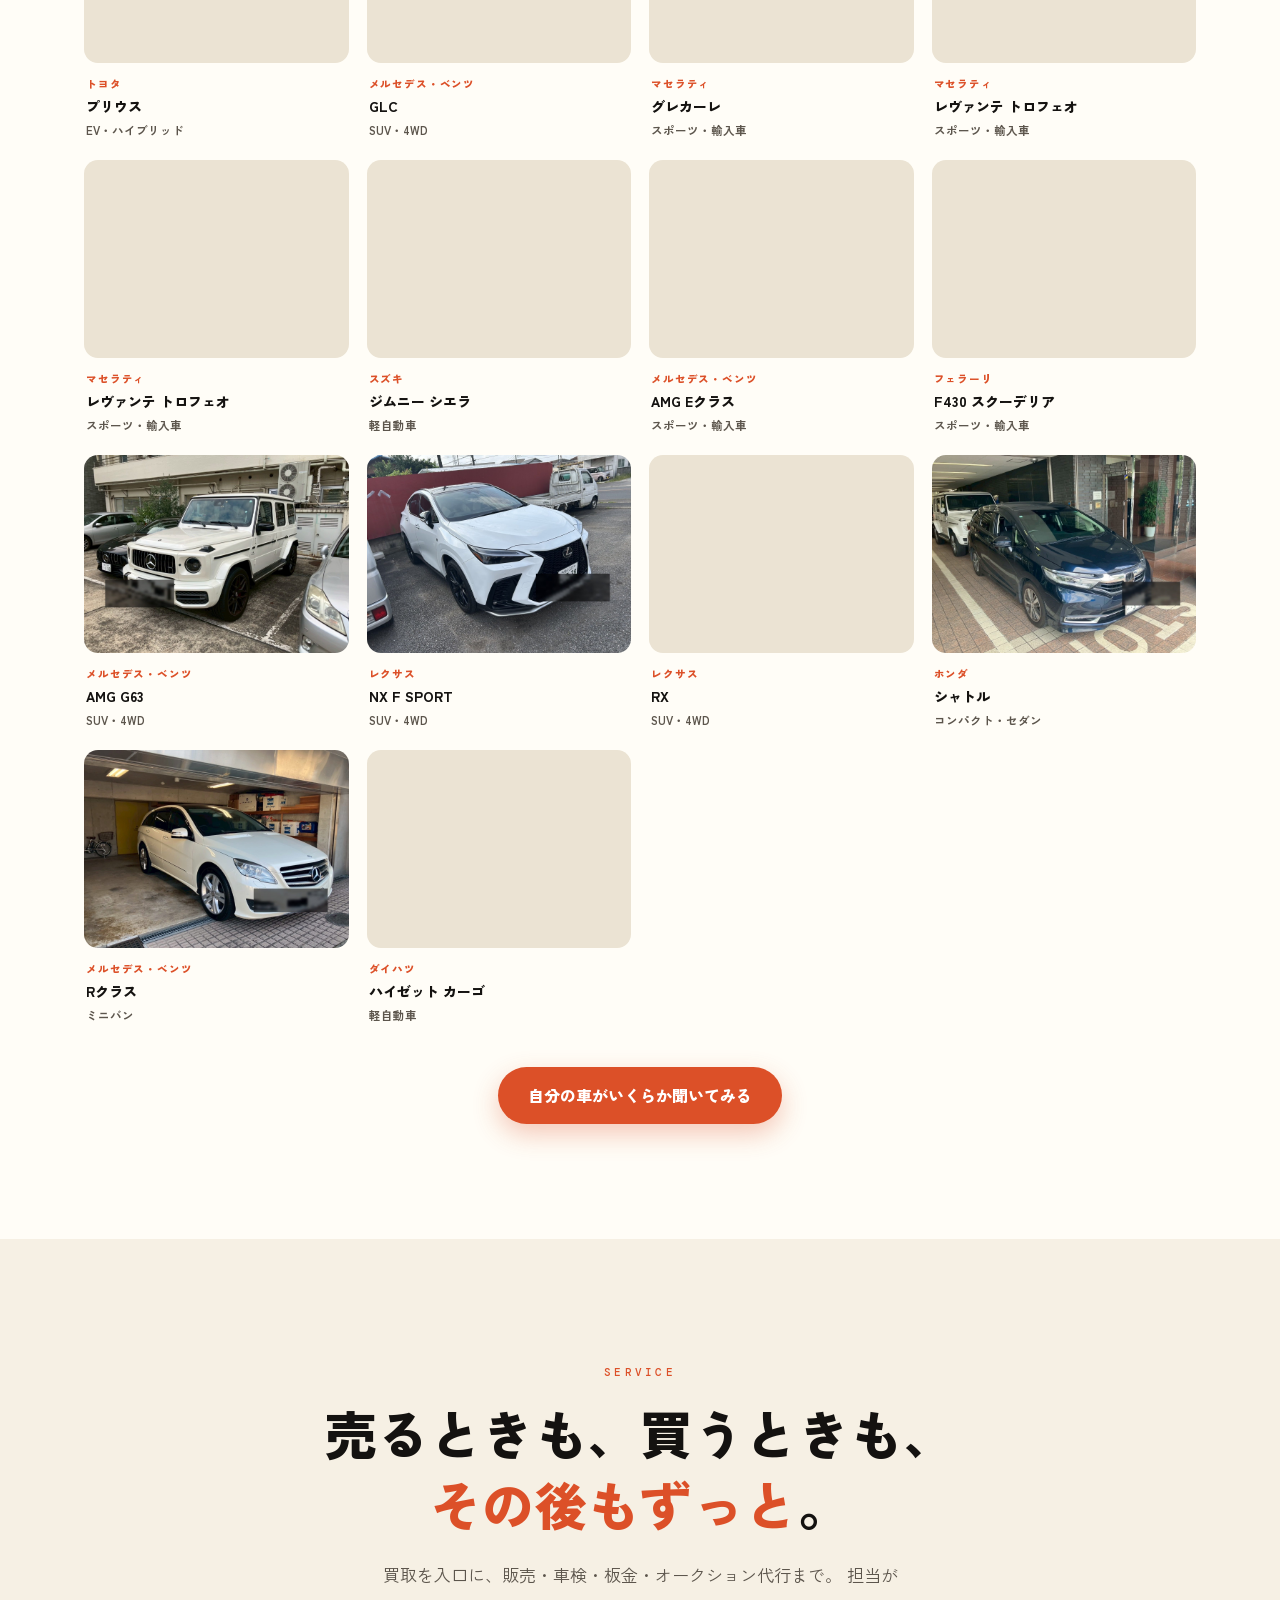
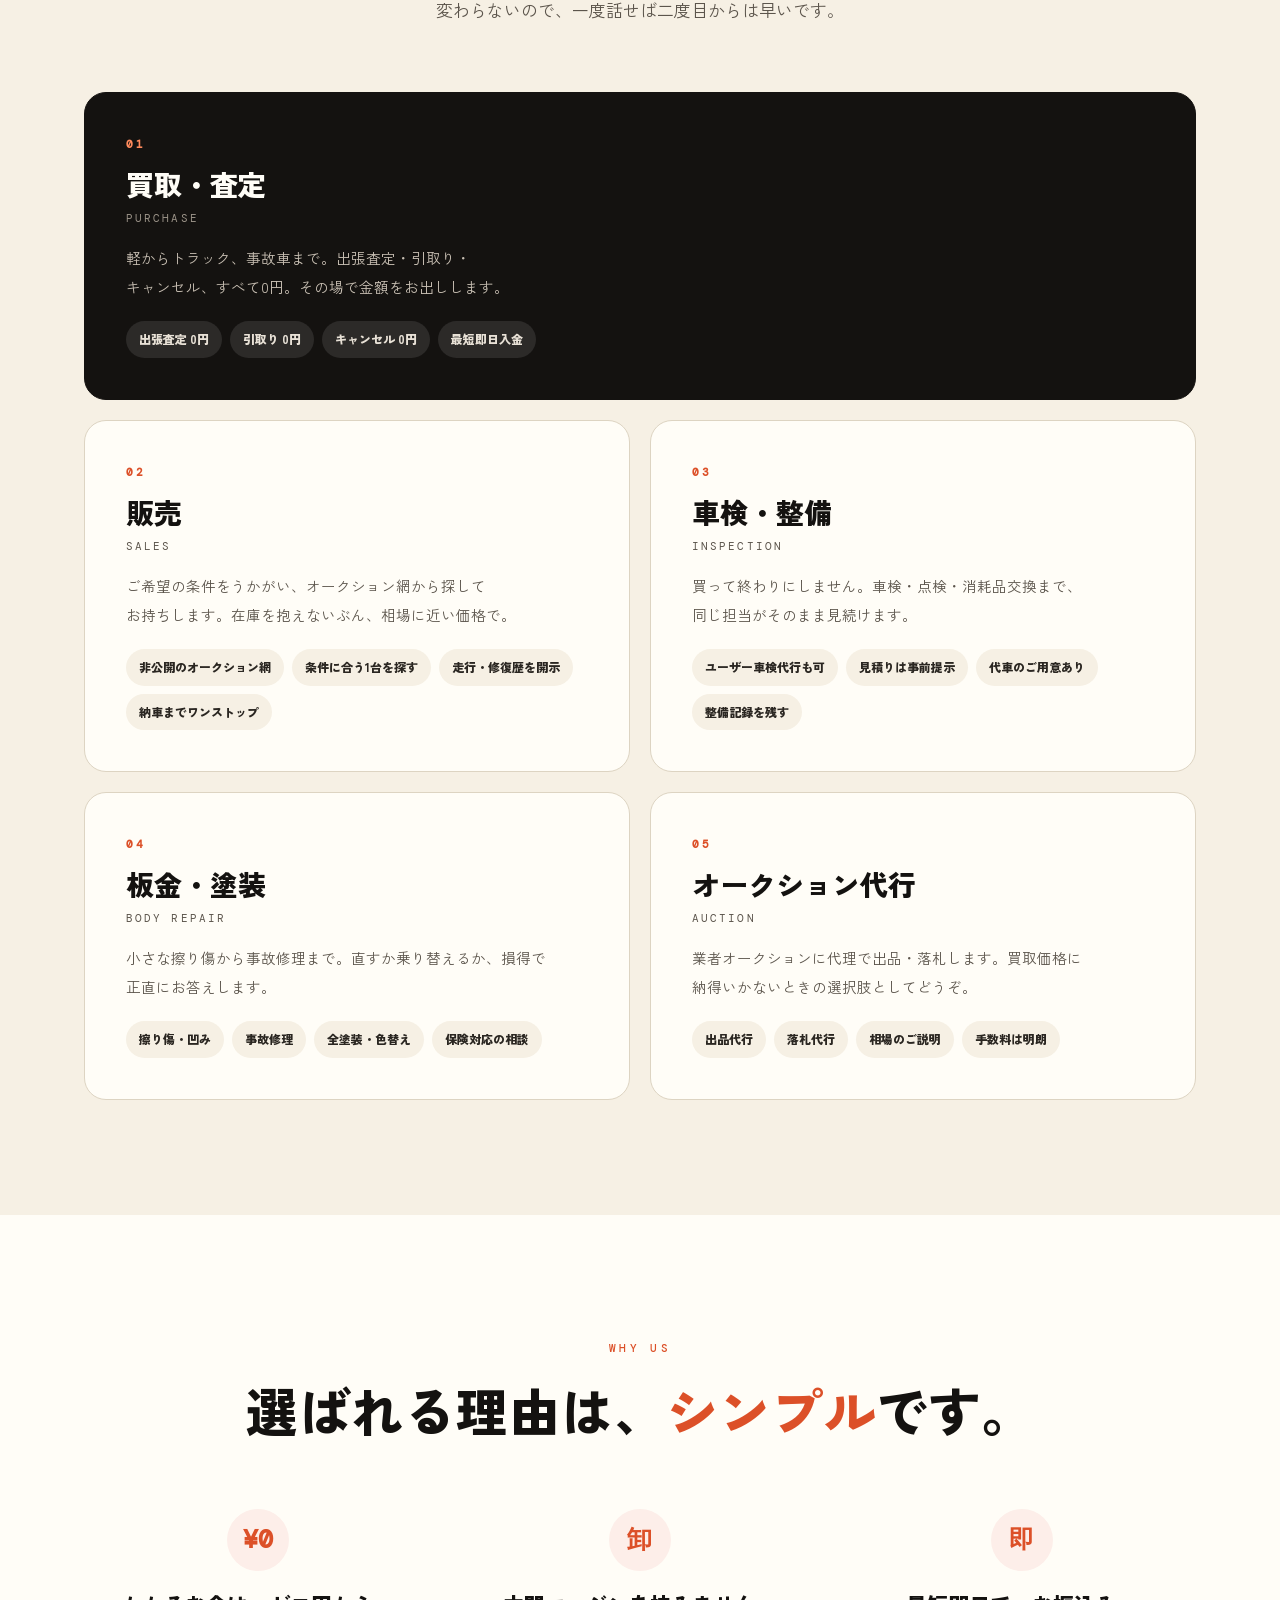
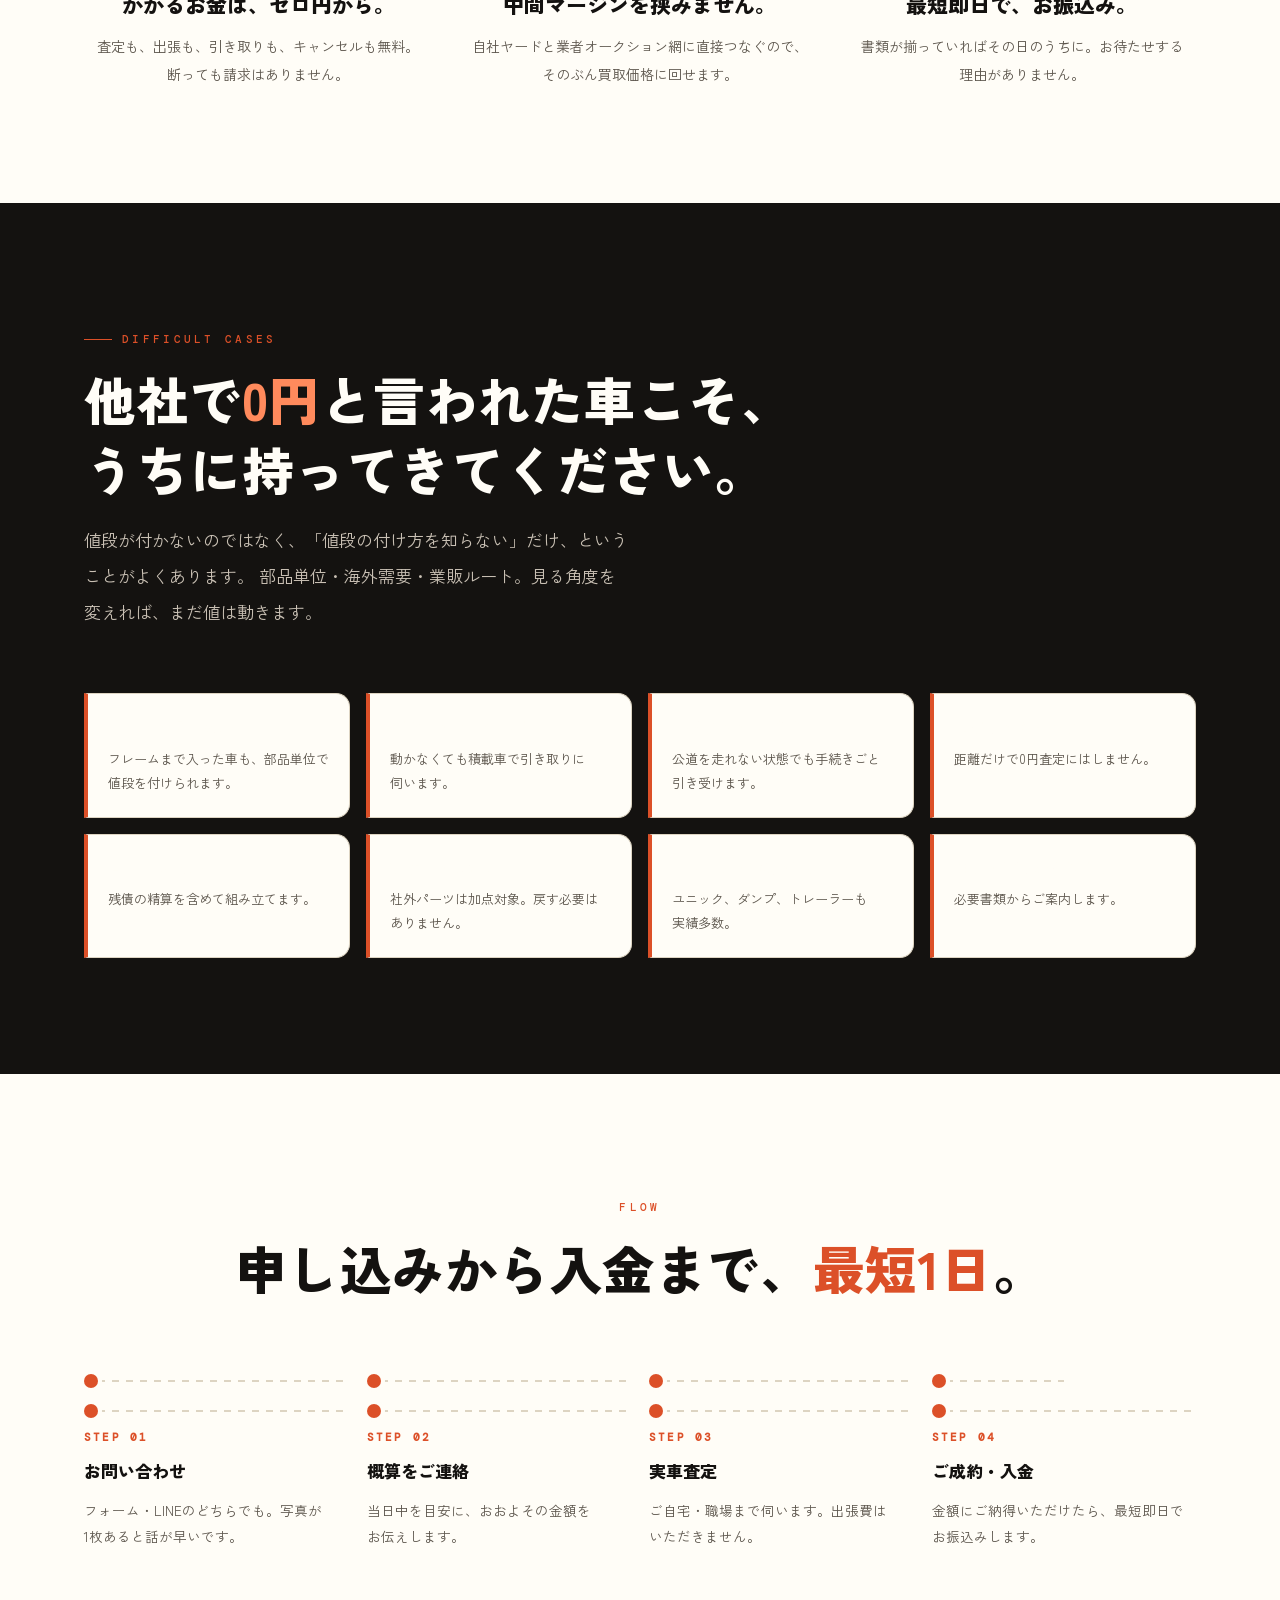
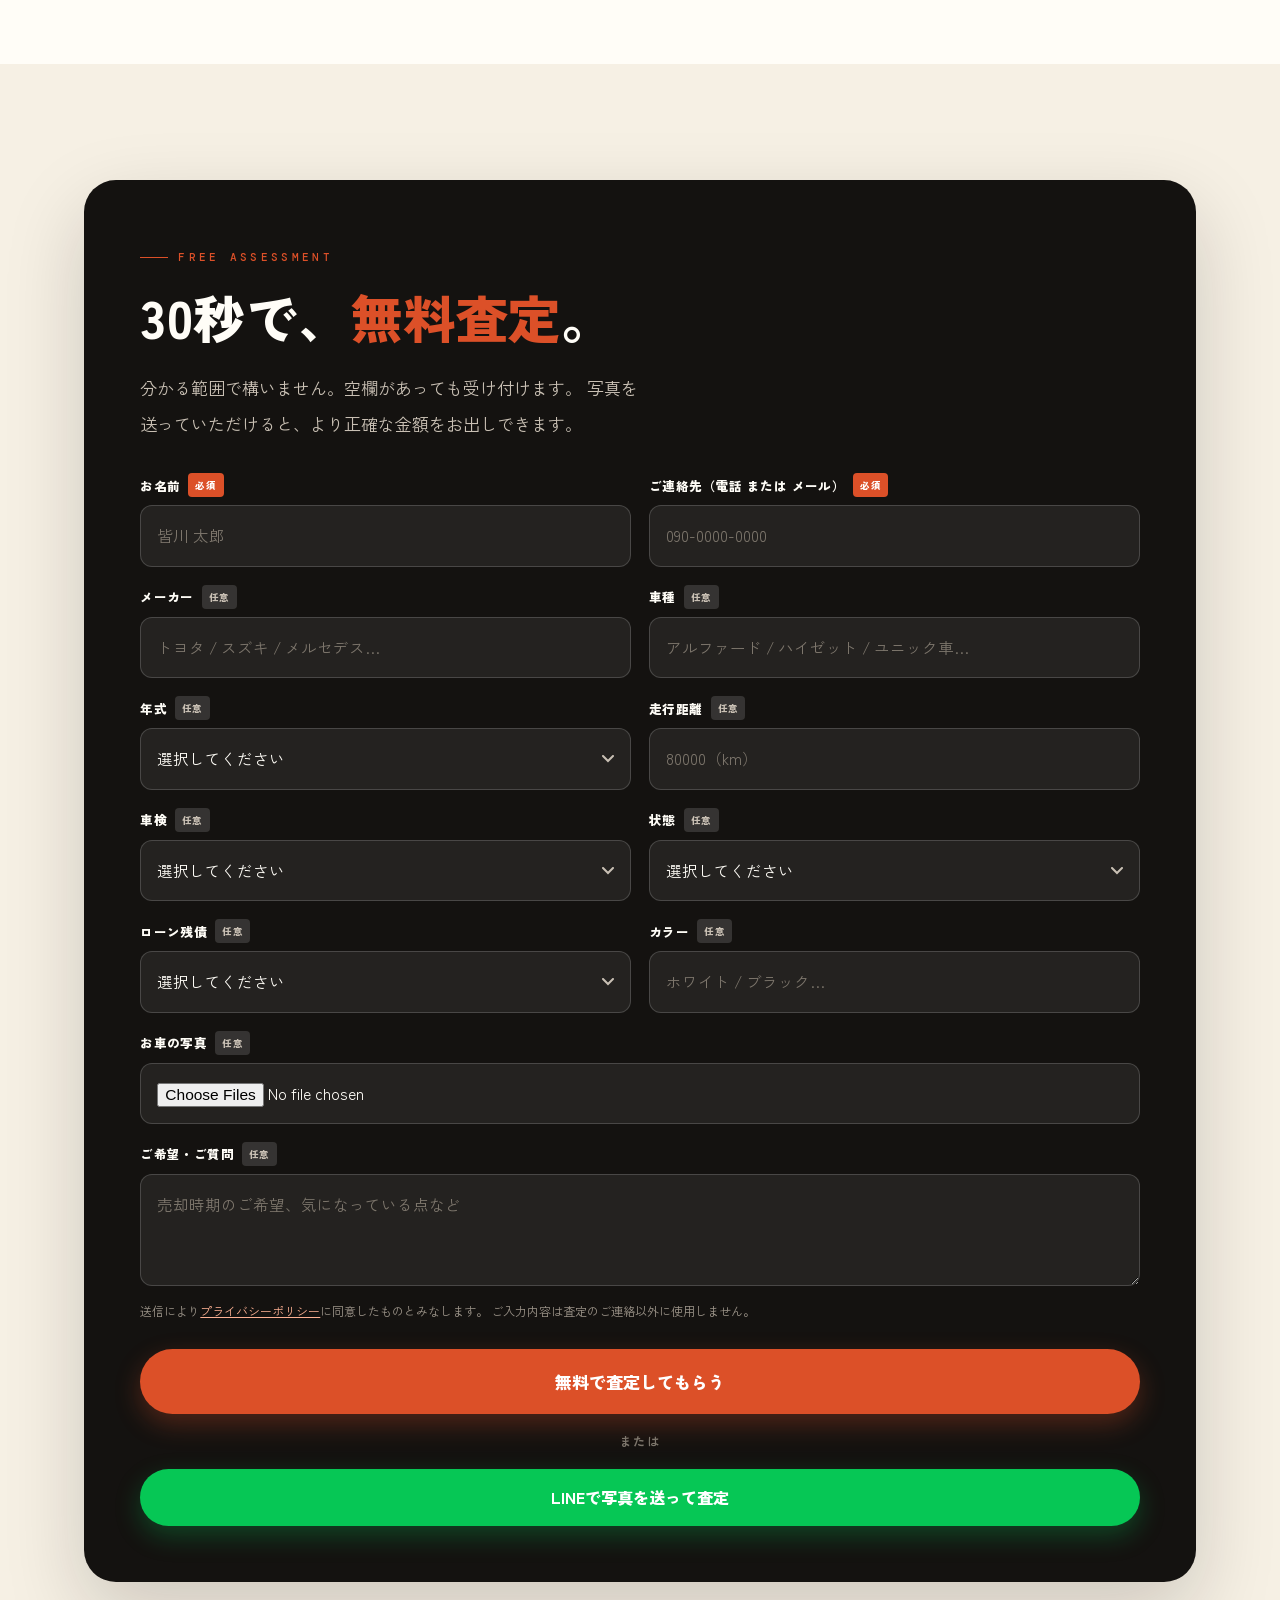
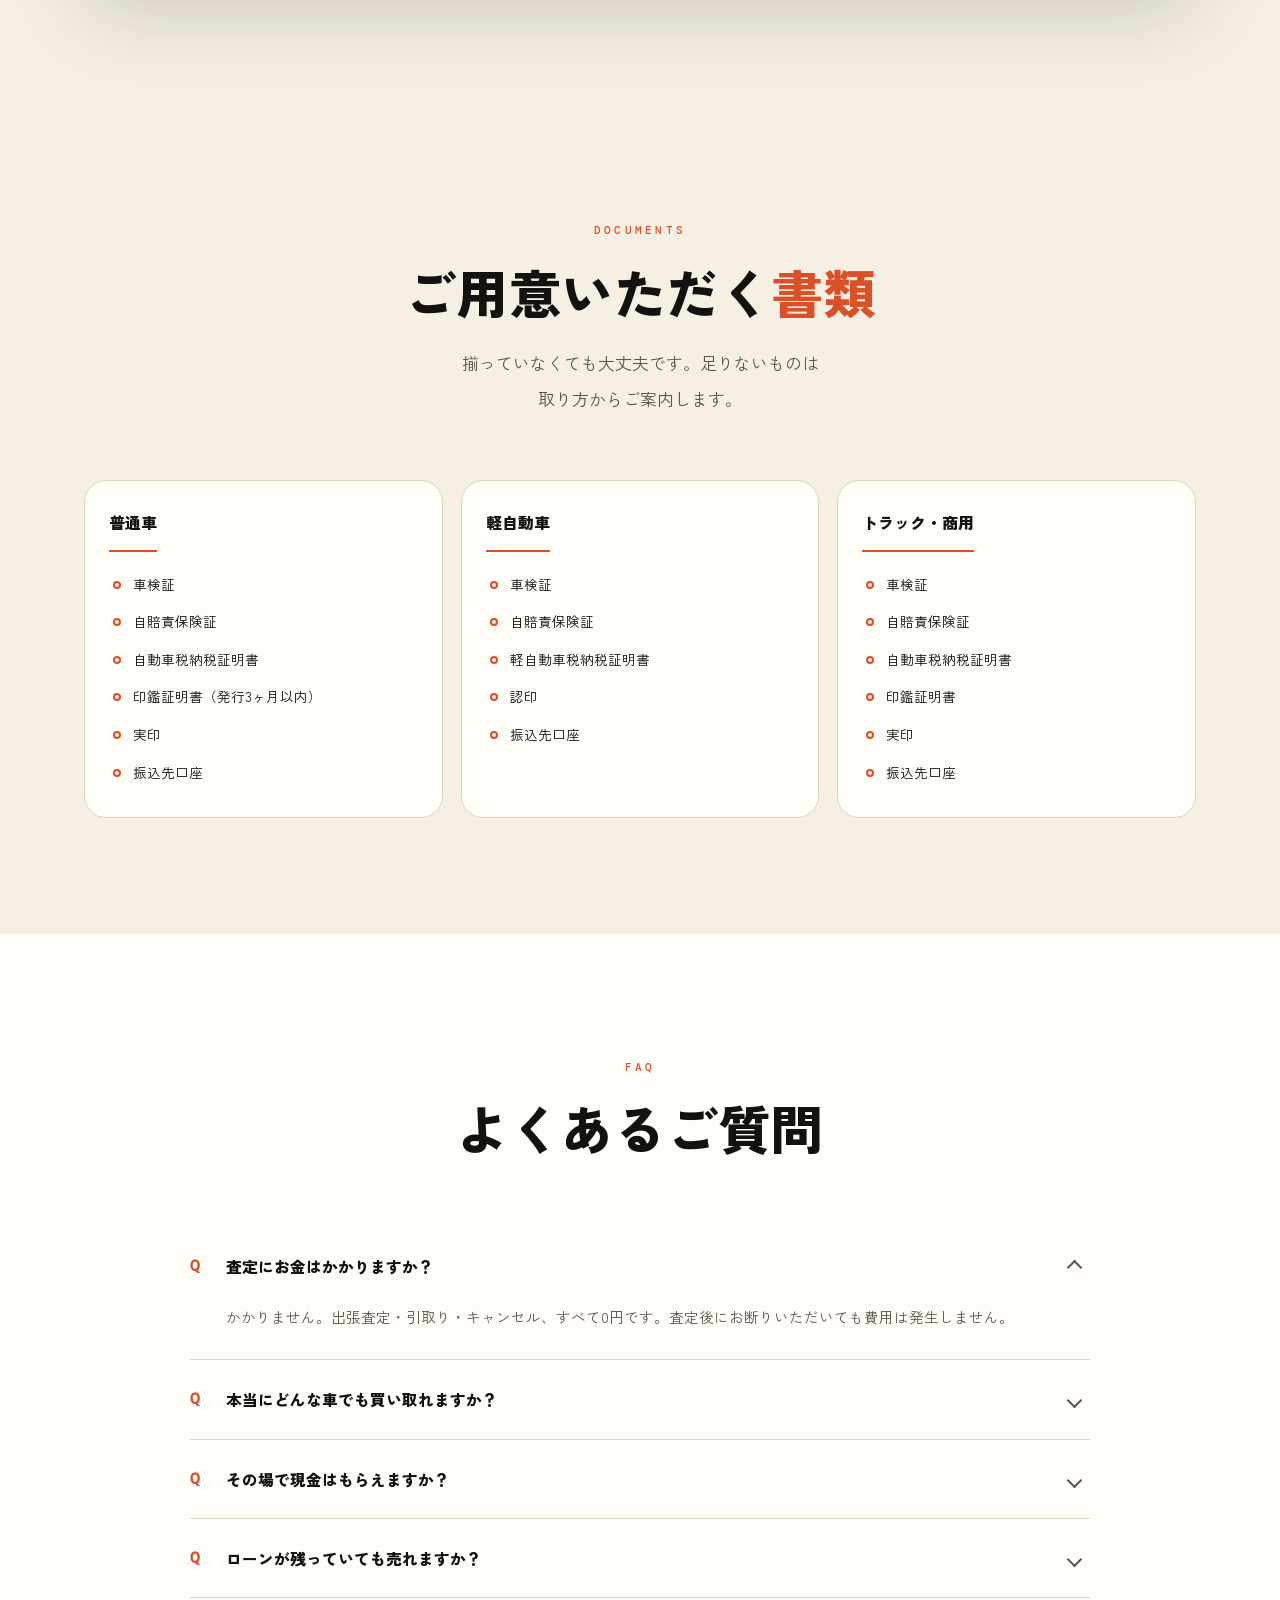
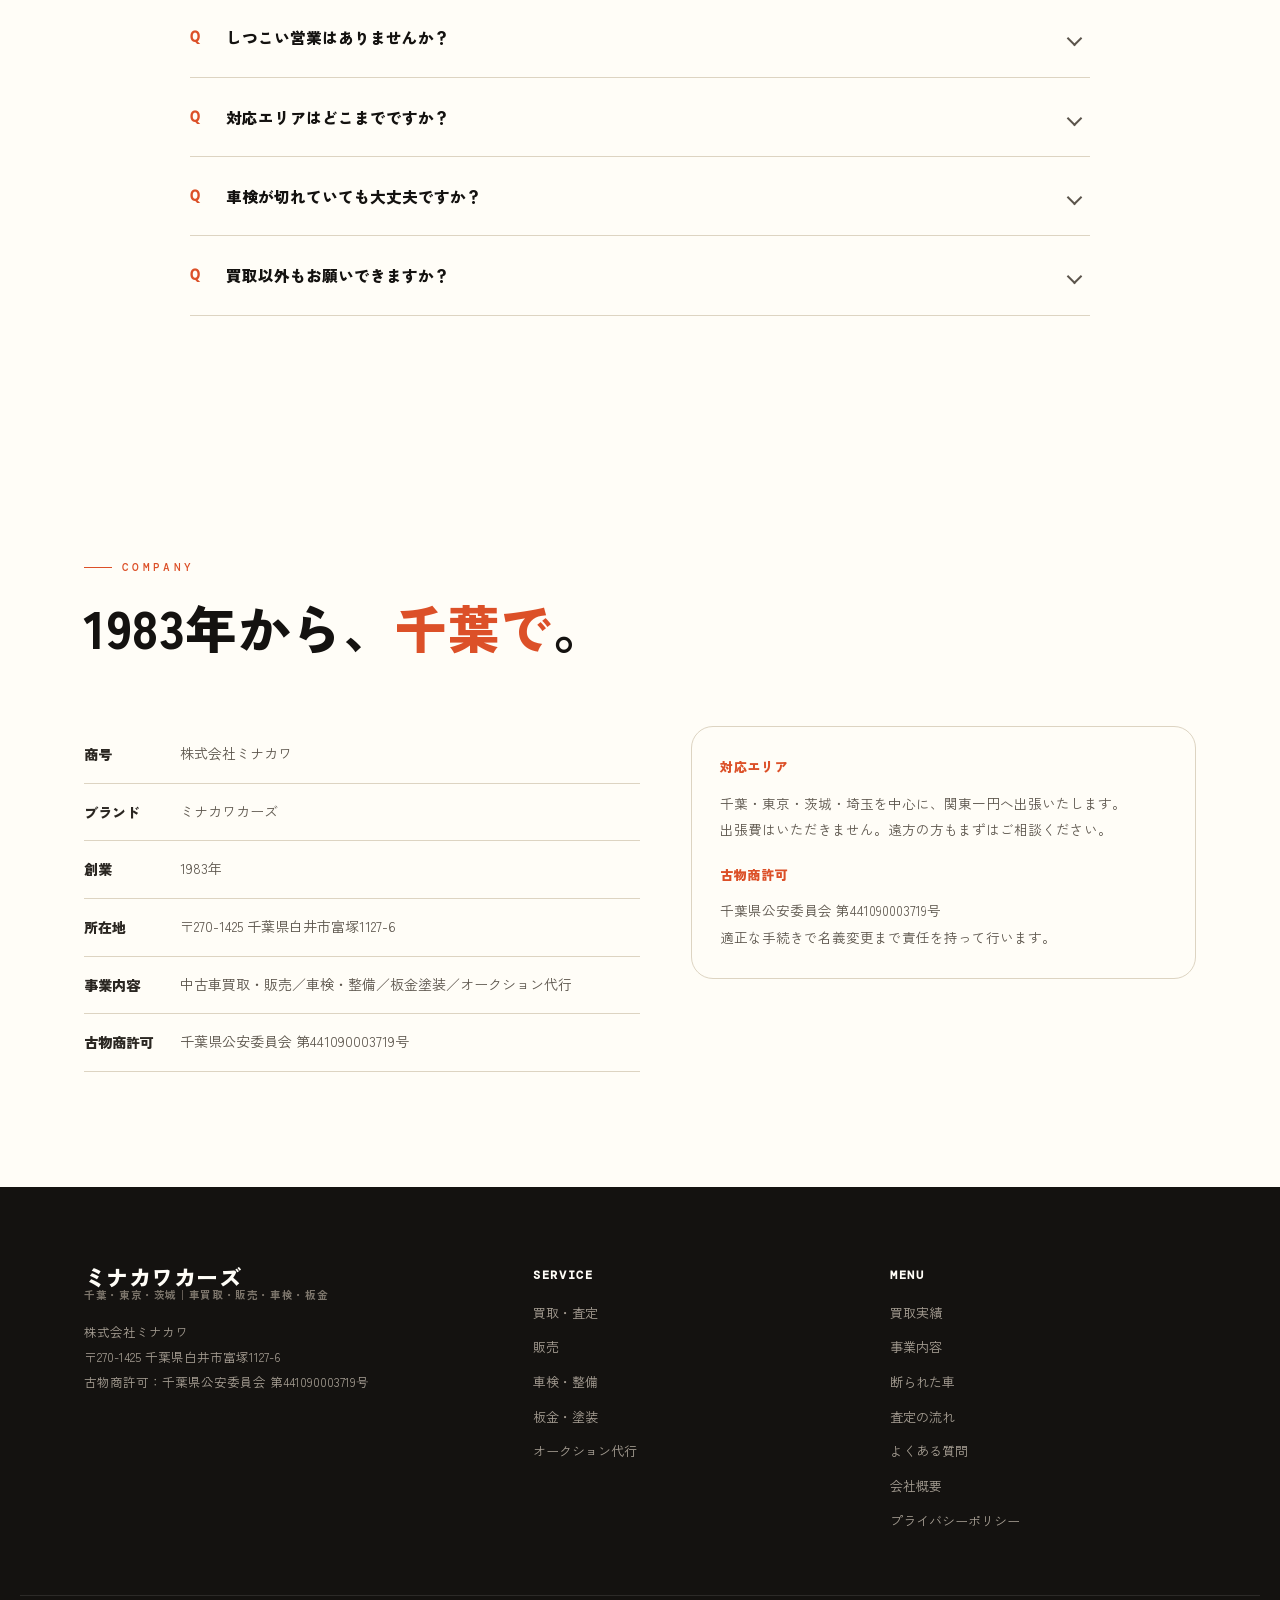
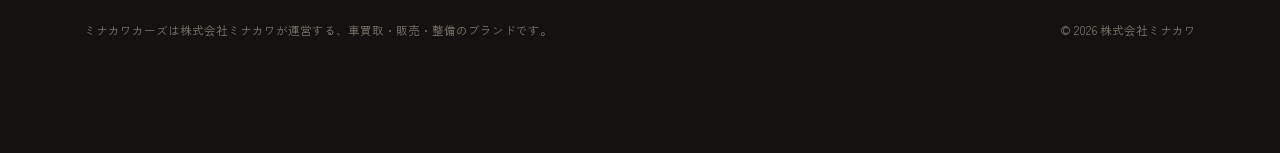
==== commit 0905e884: "ミナカワカーズ 新サイト（確認用デモ） 買取実績46枚／買取・販売・車検・板金・オークション代行 noindex・フォーム送信停止  Co-Authored-By: Claude Opus 5 <no" ====
--- a/index.html
+++ b/index.html
@@ -30,7 +30,7 @@
 <script type="application/ld+json">
 {"@context":"https://schema.org","@graph":[
 {"@type":"AutoDealer","@id":"https://minakawa-inc.co.jp/car/#org","name":"ミナカワカーズ","legalName":"株式会社ミナカワ",
- "url":"https://minakawa-inc.co.jp/car/","telephone":"047-407-1474","foundingDate":"1983",
+ "url":"https://minakawa-inc.co.jp/car/","foundingDate":"1983",
  "address":{"@type":"PostalAddress","addressCountry":"JP","addressRegion":"千葉県","streetAddress":"白井市富塚1127-6","postalCode":"270-1425"},
  "areaServed":[{"@type":"AdministrativeArea","name":"千葉県"},{"@type":"AdministrativeArea","name":"東京都"},{"@type":"AdministrativeArea","name":"茨城県"},{"@type":"AdministrativeArea","name":"埼玉県"}],
  "makesOffer":[{"@type":"Service","name":"買取・査定","description":"軽からトラック、事故車まで。出張査定・引取り・キャンセル、すべて0円。その場で金額をお出しします。"},{"@type":"Service","name":"販売","description":"ご希望の条件をうかがい、オークション網から探してお持ちします。在庫を抱えないぶん、相場に近い価格で。"},{"@type":"Service","name":"車検・整備","description":"買って終わりにしません。車検・点検・消耗品交換まで、同じ担当がそのまま見続けます。"},{"@type":"Service","name":"板金・塗装","description":"小さな擦り傷から事故修理まで。直すか乗り替えるか、損得で正直にお答えします。"},{"@type":"Service","name":"オークション代行","description":"業者オークションに代理で出品・落札します。買取価格に納得いかないときの選択肢としてどうぞ。"}]},
@@ -43,7 +43,6 @@
   <div class="in">
     <a class="brand" href="./"><b>ミナカワカーズ</b><span>千葉・東京・茨城｜車買取・販売・車検・板金</span></a>
     <nav class="nav"><a href="#works">買取実績</a><a href="#service">事業内容</a><a href="#hard">断られた車</a><a href="#flow">査定の流れ</a><a href="#faq">よくある質問</a><a href="#company">会社概要</a></nav>
-    <div class="hd-tel"><small>通話無料・年中無休</small><a href="tel:0474071474">047-407-1474</a></div>
     <a class="btn btn--line btn--sm" href="https://lin.ee/66TMCBe" target="_blank" rel="noopener" style="padding:12px 20px;font-size:14px">LINE査定</a>
     <button class="burger" id="burger" aria-label="メニュー" aria-expanded="false"><i></i><i></i><i></i></button>
   </div>
@@ -53,7 +52,6 @@
   <div class="mnav-cta">
     <a class="btn btn--wide" href="#assess" data-close>無料査定を申し込む</a>
     <a class="btn btn--line btn--wide" href="https://lin.ee/66TMCBe" target="_blank" rel="noopener">LINEで写真を送る</a>
-    <a class="btn btn--ghost btn--wide" href="tel:0474071474">047-407-1474 に電話する</a>
   </div>
 </div>
 <section class="hero">
@@ -75,10 +73,10 @@
     </div>
     <div class="hero-reel" aria-hidden="true"><div class="col"><div class="run"><img src="img/p01.jpg" alt="スズキ アルト ラパン の買取実績" loading="lazy" decoding="async" width="1600" height="1201"><img src="img/p04.jpg" alt="いすゞ フォワード ダンプ の買取実績" loading="lazy" decoding="async" width="1280" height="1280"><img src="img/p07.jpg" alt="いすゞ エルフ カーゴクレーン の買取実績" loading="lazy" decoding="async" width="1108" height="1477"><img src="img/p10.jpg" alt="スバル インプレッサ スポーツ の買取実績" loading="lazy" decoding="async" width="1201" height="1600"><img src="img/p13.jpg" alt="メルセデス・ベンツ EQA の買取実績" loading="lazy" decoding="async" width="1477" height="1108"><img src="img/p16.jpg" alt="日産 マーチ の買取実績" loading="lazy" decoding="async" width="1477" height="1108"><img src="img/p19.jpg" alt="トヨタ アルファード の買取実績" loading="lazy" decoding="async" width="1108" height="1477"><img src="img/p22.jpg" alt="日産 グロリア の買取実績" loading="lazy" decoding="async" width="736" height="1600"><img src="img/p25.jpg" alt="ダイハツ ムーヴ コンテ の買取実績" loading="lazy" decoding="async" width="1108" height="1477"><img src="img/p28.jpg" alt="メルセデス・ベンツ Gクラス の買取実績" loading="lazy" decoding="async" width="1108" height="1477"><img src="img/p31.jpg" alt="メルセデス・ベンツ Eクラス の買取実績" loading="lazy" decoding="async" width="1477" height="1108"><img src="img/p34.jpg" alt="メルセデス・ベンツ GLC の買取実績" loading="lazy" decoding="async" width="1477" height="1108"><img src="img/p37.jpg" alt="マセラティ レヴァンテ トロフェオ の買取実績" loading="lazy" decoding="async" width="1477" height="1108"><img src="img/p40.jpg" alt="フェラーリ F430 スクーデリア の買取実績" loading="lazy" decoding="async" width="1201" height="1600"><img src="img/p43.jpg" alt="レクサス RX の買取実績" loading="lazy" decoding="async" width="1201" height="1600"><img src="img/p46.jpg" alt="ダイハツ ハイゼット カーゴ の買取実績" loading="lazy" decoding="async" width="1201" height="1600"><img src="img/p01.jpg" alt="スズキ アルト ラパン の買取実績" loading="lazy" decoding="async" width="1600" height="1201"><img src="img/p04.jpg" alt="いすゞ フォワード ダンプ の買取実績" loading="lazy" decoding="async" width="1280" height="1280"><img src="img/p07.jpg" alt="いすゞ エルフ カーゴクレーン の買取実績" loading="lazy" decoding="async" width="1108" height="1477"><img src="img/p10.jpg" alt="スバル インプレッサ スポーツ の買取実績" loading="lazy" decoding="async" width="1201" height="1600"><img src="img/p13.jpg" alt="メルセデス・ベンツ EQA の買取実績" loading="lazy" decoding="async" width="1477" height="1108"><img src="img/p16.jpg" alt="日産 マーチ の買取実績" loading="lazy" decoding="async" width="1477" height="1108"><img src="img/p19.jpg" alt="トヨタ アルファード の買取実績" loading="lazy" decoding="async" width="1108" height="1477"><img src="img/p22.jpg" alt="日産 グロリア の買取実績" loading="lazy" decoding="async" width="736" height="1600"><img src="img/p25.jpg" alt="ダイハツ ムーヴ コンテ の買取実績" loading="lazy" decoding="async" width="1108" height="1477"><img src="img/p28.jpg" alt="メルセデス・ベンツ Gクラス の買取実績" loading="lazy" decoding="async" width="1108" height="1477"><img src="img/p31.jpg" alt="メルセデス・ベンツ Eクラス の買取実績" loading="lazy" decoding="async" width="1477" height="1108"><img src="img/p34.jpg" alt="メルセデス・ベンツ GLC の買取実績" loading="lazy" decoding="async" width="1477" height="1108"><img src="img/p37.jpg" alt="マセラティ レヴァンテ トロフェオ の買取実績" loading="lazy" decoding="async" width="1477" height="1108"><img src="img/p40.jpg" alt="フェラーリ F430 スクーデリア の買取実績" loading="lazy" decoding="async" width="1201" height="1600"><img src="img/p43.jpg" alt="レクサス RX の買取実績" loading="lazy" decoding="async" width="1201" height="1600"><img src="img/p46.jpg" alt="ダイハツ ハイゼット カーゴ の買取実績" loading="lazy" decoding="async" width="1201" height="1600"></div></div><div class="col"><div class="run"><img src="img/p02.jpg" alt="スズキ アルト ラパン の買取実績" loading="lazy" decoding="async" width="1201" height="1600"><img src="img/p05.jpg" alt="いすゞ エルフ ユニック の買取実績" loading="lazy" decoding="async" width="1108" height="1477"><img src="img/p08.jpg" alt="トヨタ アルファード の買取実績" loading="lazy" decoding="async" width="1600" height="1201"><img src="img/p11.jpg" alt="レクサス GS の買取実績" loading="lazy" decoding="async" width="1108" height="1477"><img src="img/p14.jpg" alt="ポルシェ パナメーラ の買取実績" loading="lazy" decoding="async" width="1201" height="1600"><img src="img/p17.jpg" alt="スズキ エブリイ の買取実績" loading="lazy" decoding="async" width="900" height="1600"><img src="img/p20.jpg" alt="メルセデス・ベンツ EQA の買取実績" loading="lazy" decoding="async" width="1477" height="1108"><img src="img/p23.jpg" alt="メルセデス・ベンツ AMG Eクラス の買取実績" loading="lazy" decoding="async" width="1477" height="1108"><img src="img/p26.jpg" alt="トヨタ アルファード の買取実績" loading="lazy" decoding="async" width="1600" height="1201"><img src="img/p29.jpg" alt="トヨタ ハイエース の買取実績" loading="lazy" decoding="async" width="1600" height="900"><img src="img/p32.jpg" alt="メルセデス・ベンツ CLS の買取実績" loading="lazy" decoding="async" width="1477" height="1108"><img src="img/p35.jpg" alt="マセラティ グレカーレ の買取実績" loading="lazy" decoding="async" width="1600" height="1200"><img src="img/p38.jpg" alt="スズキ ジムニー シエラ の買取実績" loading="lazy" decoding="async" width="1108" height="1477"><img src="img/p41.jpg" alt="メルセデス・ベンツ AMG G63 の買取実績" loading="lazy" decoding="async" width="1477" height="1108"><img src="img/p44.jpg" alt="ホンダ シャトル の買取実績" loading="lazy" decoding="async" width="1477" height="1108"><img src="img/p02.jpg" alt="スズキ アルト ラパン の買取実績" loading="lazy" decoding="async" width="1201" height="1600"><img src="img/p05.jpg" alt="いすゞ エルフ ユニック の買取実績" loading="lazy" decoding="async" width="1108" height="1477"><img src="img/p08.jpg" alt="トヨタ アルファード の買取実績" loading="lazy" decoding="async" width="1600" height="1201"><img src="img/p11.jpg" alt="レクサス GS の買取実績" loading="lazy" decoding="async" width="1108" height="1477"><img src="img/p14.jpg" alt="ポルシェ パナメーラ の買取実績" loading="lazy" decoding="async" width="1201" height="1600"><img src="img/p17.jpg" alt="スズキ エブリイ の買取実績" loading="lazy" decoding="async" width="900" height="1600"><img src="img/p20.jpg" alt="メルセデス・ベンツ EQA の買取実績" loading="lazy" decoding="async" width="1477" height="1108"><img src="img/p23.jpg" alt="メルセデス・ベンツ AMG Eクラス の買取実績" loading="lazy" decoding="async" width="1477" height="1108"><img src="img/p26.jpg" alt="トヨタ アルファード の買取実績" loading="lazy" decoding="async" width="1600" height="1201"><img src="img/p29.jpg" alt="トヨタ ハイエース の買取実績" loading="lazy" decoding="async" width="1600" height="900"><img src="img/p32.jpg" alt="メルセデス・ベンツ CLS の買取実績" loading="lazy" decoding="async" width="1477" height="1108"><img src="img/p35.jpg" alt="マセラティ グレカーレ の買取実績" loading="lazy" decoding="async" width="1600" height="1200"><img src="img/p38.jpg" alt="スズキ ジムニー シエラ の買取実績" loading="lazy" decoding="async" width="1108" height="1477"><img src="img/p41.jpg" alt="メルセデス・ベンツ AMG G63 の買取実績" loading="lazy" decoding="async" width="1477" height="1108"><img src="img/p44.jpg" alt="ホンダ シャトル の買取実績" loading="lazy" decoding="async" width="1477" height="1108"></div></div><div class="col"><div class="run"><img src="img/p03.jpg" alt="いすゞ フォワード の買取実績" loading="lazy" decoding="async" width="1280" height="1280"><img src="img/p06.jpg" alt="いすゞ エルフ 平ボディ の買取実績" loading="lazy" decoding="async" width="1477" height="1108"><img src="img/p09.jpg" alt="日産 NV100 クリッパー の買取実績" loading="lazy" decoding="async" width="1108" height="1477"><img src="img/p12.jpg" alt="ポルシェ 718 ボクスター の買取実績" loading="lazy" decoding="async" width="1108" height="1477"><img src="img/p15.jpg" alt="メルセデス・ベンツ SLK の買取実績" loading="lazy" decoding="async" width="736" height="1600"><img src="img/p18.jpg" alt="スズキ ジムニー の買取実績" loading="lazy" decoding="async" width="1108" height="1477"><img src="img/p21.jpg" alt="トヨタ プリウスα の買取実績" loading="lazy" decoding="async" width="1477" height="1108"><img src="img/p24.jpg" alt="トヨタ ランドクルーザー70 の買取実績" loading="lazy" decoding="async" width="1201" height="1600"><img src="img/p27.jpg" alt="ダイハツ タフト の買取実績" loading="lazy" decoding="async" width="1600" height="900"><img src="img/p30.jpg" alt="ウィネベーゴ マイクロ ミニー の買取実績" loading="lazy" decoding="async" width="1201" height="1600"><img src="img/p33.jpg" alt="トヨタ プリウス の買取実績" loading="lazy" decoding="async" width="1201" height="1600"><img src="img/p36.jpg" alt="マセラティ レヴァンテ トロフェオ の買取実績" loading="lazy" decoding="async" width="1477" height="1108"><img src="img/p39.jpg" alt="メルセデス・ベンツ AMG Eクラス の買取実績" loading="lazy" decoding="async" width="1201" height="1600"><img src="img/p42.jpg" alt="レクサス NX F SPORT の買取実績" loading="lazy" decoding="async" width="1477" height="1108"><img src="img/p45.jpg" alt="メルセデス・ベンツ Rクラス の買取実績" loading="lazy" decoding="async" width="1477" height="1108"><img src="img/p03.jpg" alt="いすゞ フォワード の買取実績" loading="lazy" decoding="async" width="1280" height="1280"><img src="img/p06.jpg" alt="いすゞ エルフ 平ボディ の買取実績" loading="lazy" decoding="async" width="1477" height="1108"><img src="img/p09.jpg" alt="日産 NV100 クリッパー の買取実績" loading="lazy" decoding="async" width="1108" height="1477"><img src="img/p12.jpg" alt="ポルシェ 718 ボクスター の買取実績" loading="lazy" decoding="async" width="1108" height="1477"><img src="img/p15.jpg" alt="メルセデス・ベンツ SLK の買取実績" loading="lazy" decoding="async" width="736" height="1600"><img src="img/p18.jpg" alt="スズキ ジムニー の買取実績" loading="lazy" decoding="async" width="1108" height="1477"><img src="img/p21.jpg" alt="トヨタ プリウスα の買取実績" loading="lazy" decoding="async" width="1477" height="1108"><img src="img/p24.jpg" alt="トヨタ ランドクルーザー70 の買取実績" loading="lazy" decoding="async" width="1201" height="1600"><img src="img/p27.jpg" alt="ダイハツ タフト の買取実績" loading="lazy" decoding="async" width="1600" height="900"><img src="img/p30.jpg" alt="ウィネベーゴ マイクロ ミニー の買取実績" loading="lazy" decoding="async" width="1201" height="1600"><img src="img/p33.jpg" alt="トヨタ プリウス の買取実績" loading="lazy" decoding="async" width="1201" height="1600"><img src="img/p36.jpg" alt="マセラティ レヴァンテ トロフェオ の買取実績" loading="lazy" decoding="async" width="1477" height="1108"><img src="img/p39.jpg" alt="メルセデス・ベンツ AMG Eクラス の買取実績" loading="lazy" decoding="async" width="1201" height="1600"><img src="img/p42.jpg" alt="レクサス NX F SPORT の買取実績" loading="lazy" decoding="async" width="1477" height="1108"><img src="img/p45.jpg" alt="メルセデス・ベンツ Rクラス の買取実績" loading="lazy" decoding="async" width="1477" height="1108"></div></div></div>
     <div class="hero-stats">
-      <div><b data-cnt="46">0</b><span>掲載している買取実績</span></div>
-      <div><b data-cnt="13">0</b><span>取扱メーカー</span></div>
-      <div><b data-cnt="10">0</b><span>対応カテゴリ</span></div>
-      <div><b data-cnt="43">0<i>年</i></b><span>創業からの年数</span></div>
+      <div><b data-cnt="0">0<i>円</i></b><span>査定・出張・キャンセル</span></div>
+      <div><b data-cnt="10">0</b><span>対応カテゴリ（軽〜トラック）</span></div>
+      <div><b>最短<i>即日</i></b><span>ご入金まで</span></div>
+      <div><b data-cnt="43">0<i>年</i></b><span>創業から</span></div>
     </div>
   </div>
 </section>
@@ -127,7 +125,7 @@
       <span class="eyebrow">Flow</span>
       <h2 class="h2">申し込みから入金まで、<em>最短1日</em>。</h2>
     </div>
-    <div class="flow"><div data-rv><div class="n">STEP 01</div><h4>お問い合わせ</h4><p>フォーム・LINE・お電話のどれでも。写真が1枚あると話が早いです。</p></div><div data-rv><div class="n">STEP 02</div><h4>概算をご連絡</h4><p>当日中を目安に、おおよその金額をお伝えします。</p></div><div data-rv><div class="n">STEP 03</div><h4>実車査定</h4><p>ご自宅・職場まで伺います。出張費はいただきません。</p></div><div data-rv><div class="n">STEP 04</div><h4>ご成約・入金</h4><p>金額にご納得いただけたら、最短即日でお振込みします。</p></div></div>
+    <div class="flow"><div data-rv><div class="n">STEP 01</div><h4>お問い合わせ</h4><p>フォーム・LINEのどちらでも。写真が1枚あると話が早いです。</p></div><div data-rv><div class="n">STEP 02</div><h4>概算をご連絡</h4><p>当日中を目安に、おおよその金額をお伝えします。</p></div><div data-rv><div class="n">STEP 03</div><h4>実車査定</h4><p>ご自宅・職場まで伺います。出張費はいただきません。</p></div><div data-rv><div class="n">STEP 04</div><h4>ご成約・入金</h4><p>金額にご納得いただけたら、最短即日でお振込みします。</p></div></div>
   </div>
 </section>
 <section class="sec sec--cream" id="assess">
@@ -203,7 +201,6 @@
           <button class="btn btn--lg btn--wide" type="submit">無料で査定してもらう</button>
           <div class="form-or">または</div>
           <a class="btn btn--line btn--wide" href="https://lin.ee/66TMCBe" target="_blank" rel="noopener">LINEで写真を送って査定</a>
-          <a class="btn btn--ghost btn--wide" href="tel:0474071474">047-407-1474 に電話する</a>
         </div>
       </form>
     </div>
@@ -234,7 +231,7 @@
       <h2 class="h2">1983年から、<em>千葉で</em>。</h2>
     </div>
     <div class="co">
-      <dl data-rv><dt>商号</dt><dd>株式会社ミナカワ</dd><dt>ブランド</dt><dd>ミナカワカーズ</dd><dt>創業</dt><dd>1983年</dd><dt>所在地</dt><dd>〒270-1425 千葉県白井市富塚1127-6</dd><dt>電話</dt><dd>047-407-1474</dd><dt>事業内容</dt><dd>中古車買取・販売／車検・整備／板金塗装／オークション代行</dd><dt>古物商許可</dt><dd>千葉県公安委員会 第441090003719号</dd></dl>
+      <dl data-rv><dt>商号</dt><dd>株式会社ミナカワ</dd><dt>ブランド</dt><dd>ミナカワカーズ</dd><dt>創業</dt><dd>1983年</dd><dt>所在地</dt><dd>〒270-1425 千葉県白井市富塚1127-6</dd><dt>事業内容</dt><dd>中古車買取・販売／車検・整備／板金塗装／オークション代行</dd><dt>古物商許可</dt><dd>千葉県公安委員会 第441090003719号</dd></dl>
       <div class="co-badge" data-rv>
         <b>対応エリア</b>
         <p>千葉・東京・茨城・埼玉を中心に、関東一円へ出張いたします。
@@ -249,7 +246,7 @@
   <div class="wrap in">
     <div>
       <a class="brand" href="./"><b>ミナカワカーズ</b><span>千葉・東京・茨城｜車買取・販売・車検・板金</span></a>
-      <address>株式会社ミナカワ<br>〒270-1425 千葉県白井市富塚1127-6<br>TEL 047-407-1474<br>古物商許可：千葉県公安委員会 第441090003719号</address>
+      <address>株式会社ミナカワ<br>〒270-1425 千葉県白井市富塚1127-6<br>古物商許可：千葉県公安委員会 第441090003719号</address>
     </div>
     <div><h5>Service</h5><ul><li><a href="#kaitori">買取・査定</a></li><li><a href="#hanbai">販売</a></li><li><a href="#shaken">車検・整備</a></li><li><a href="#bankin">板金・塗装</a></li><li><a href="#auction">オークション代行</a></li></ul></div>
     <div><h5>Menu</h5><ul><li><a href="#works">買取実績</a></li><li><a href="#service">事業内容</a></li><li><a href="#hard">断られた車</a></li><li><a href="#flow">査定の流れ</a></li><li><a href="#faq">よくある質問</a></li><li><a href="#company">会社概要</a></li><li><a href="privacy/">プライバシーポリシー</a></li></ul></div>
@@ -260,10 +257,9 @@
   </div>
 </footer>
 <div class="sticky">
-  <div class="in">
-    <a class="p" href="#assess"><i>📝</i>無料査定</a>
-    <a class="l" href="https://lin.ee/66TMCBe" target="_blank" rel="noopener"><i>💬</i>LINE</a>
-    <a href="tel:0474071474"><i>📞</i>電話する</a>
+  <div class="in in--2">
+    <a class="p" href="#assess">無料査定を申し込む</a>
+    <a class="l" href="https://lin.ee/66TMCBe" target="_blank" rel="noopener">LINEで送る</a>
   </div>
 </div>
 <script src="mc2.js" defer></script>
--- a/mc2.css
+++ b/mc2.css
@@ -398,6 +398,8 @@
   border-top:1px solid rgba(255,255,255,.12);
 }
 .sticky .in{display:grid;grid-template-columns:1fr 1fr 1fr;gap:8px;max-width:560px;margin:0 auto}
+.sticky .in--2{grid-template-columns:1.25fr 1fr}
+.sticky .in--2 a{padding:14px 6px;font-size:13px}
 .sticky a{
   display:flex;flex-direction:column;align-items:center;justify-content:center;gap:3px;
   padding:10px 4px;border-radius:12px;text-decoration:none;font-size:11.5px;font-weight:900;
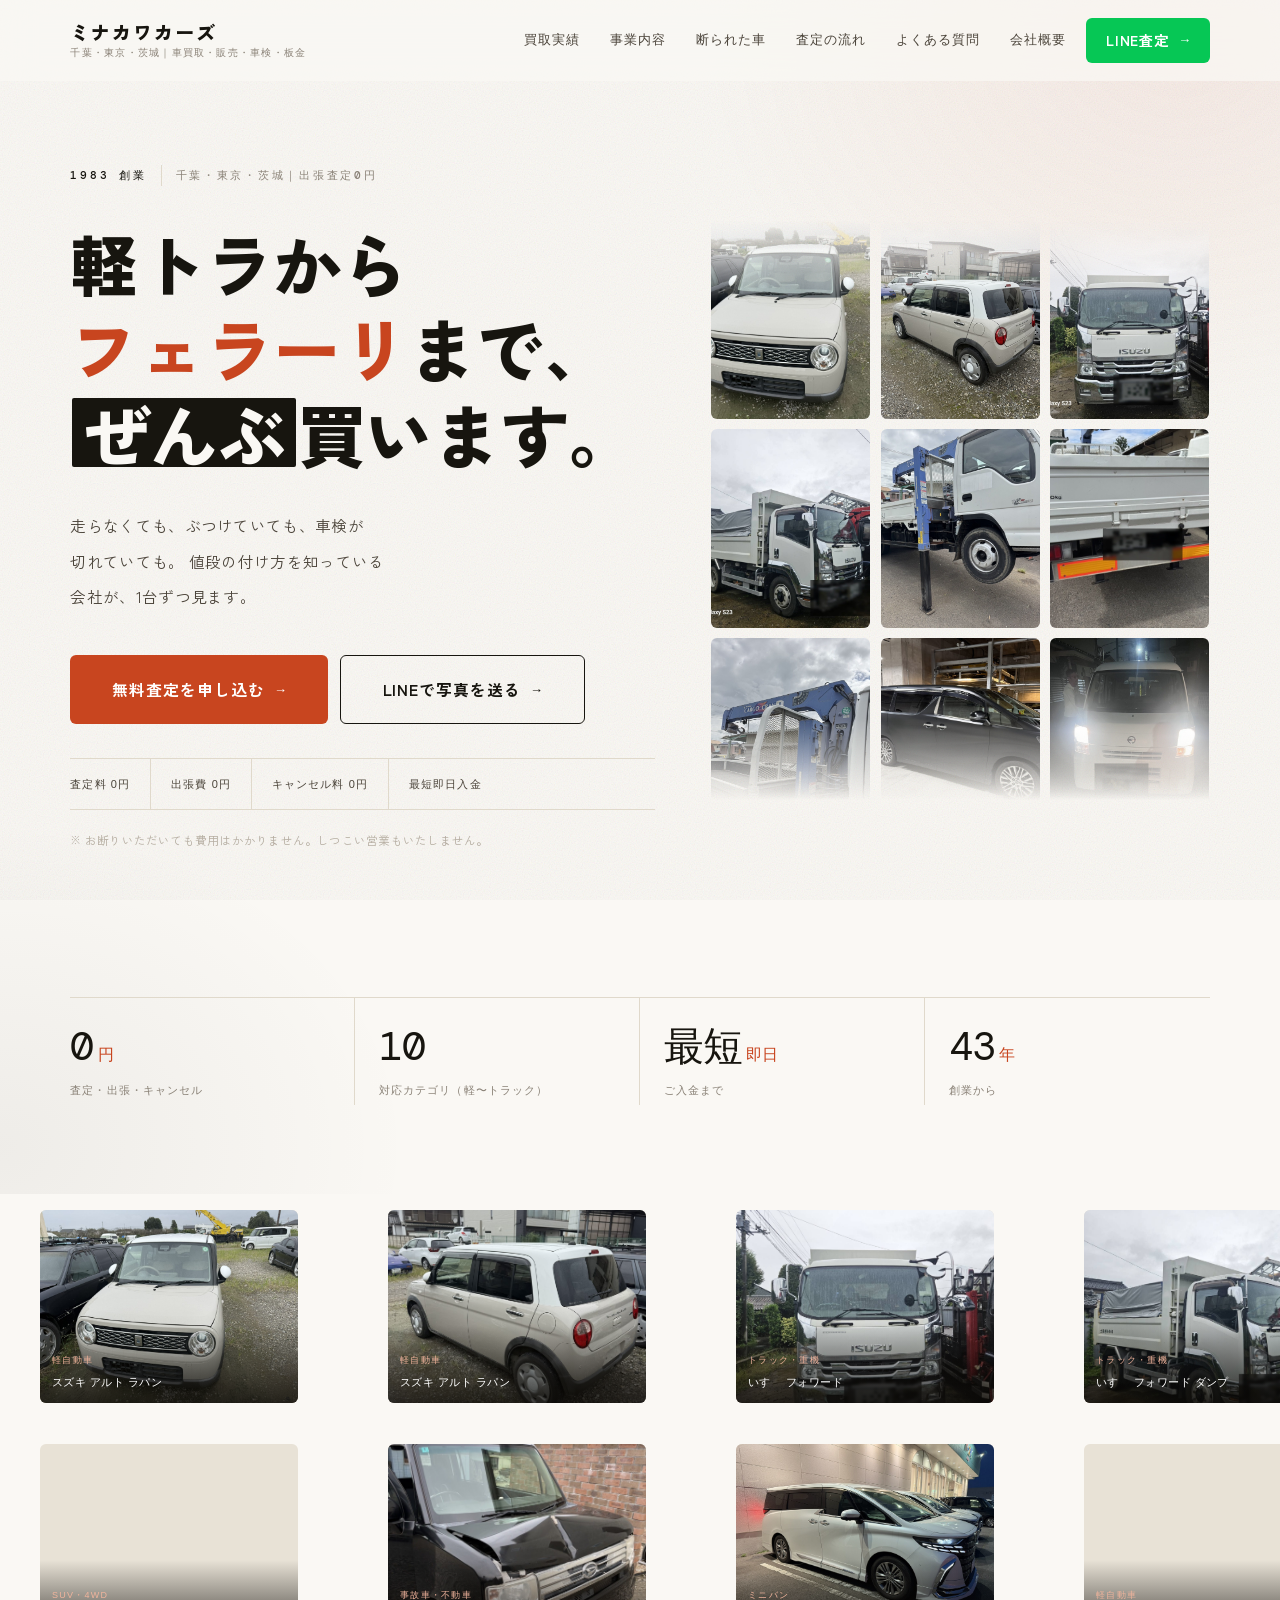
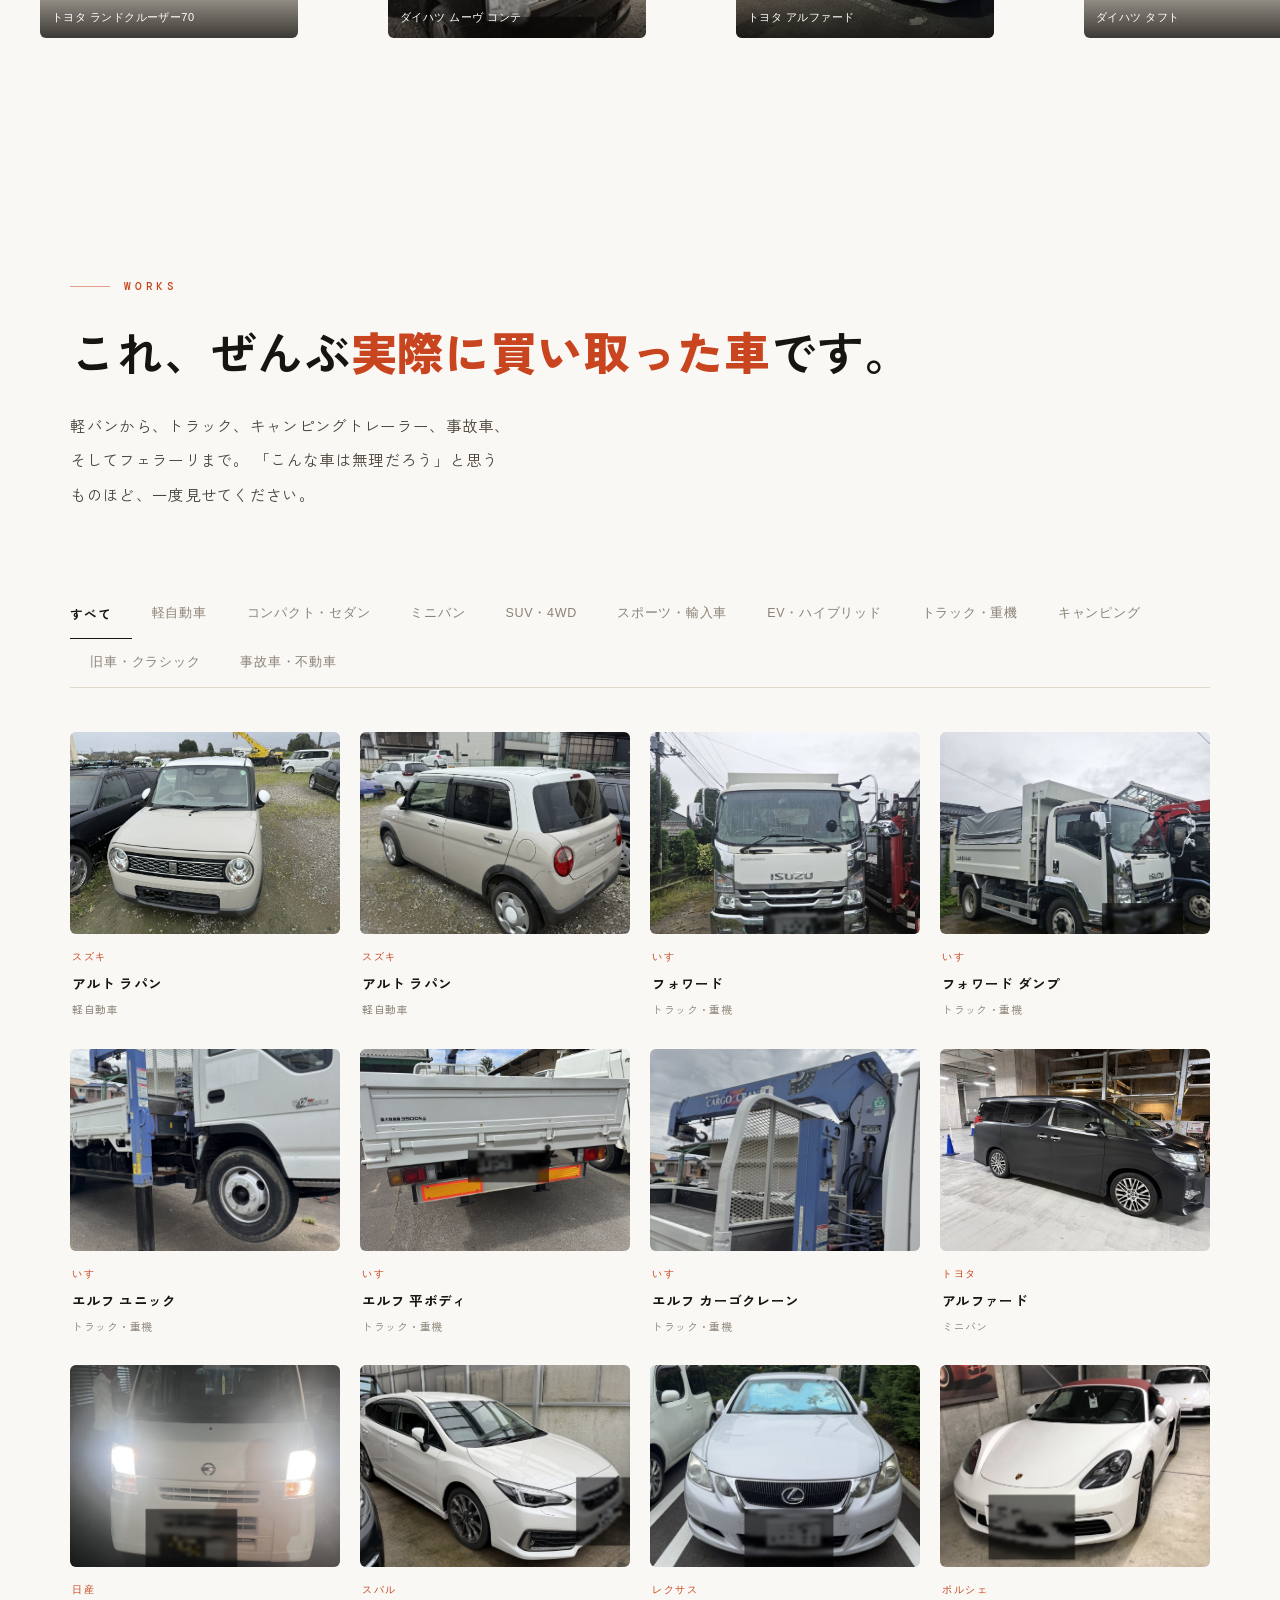
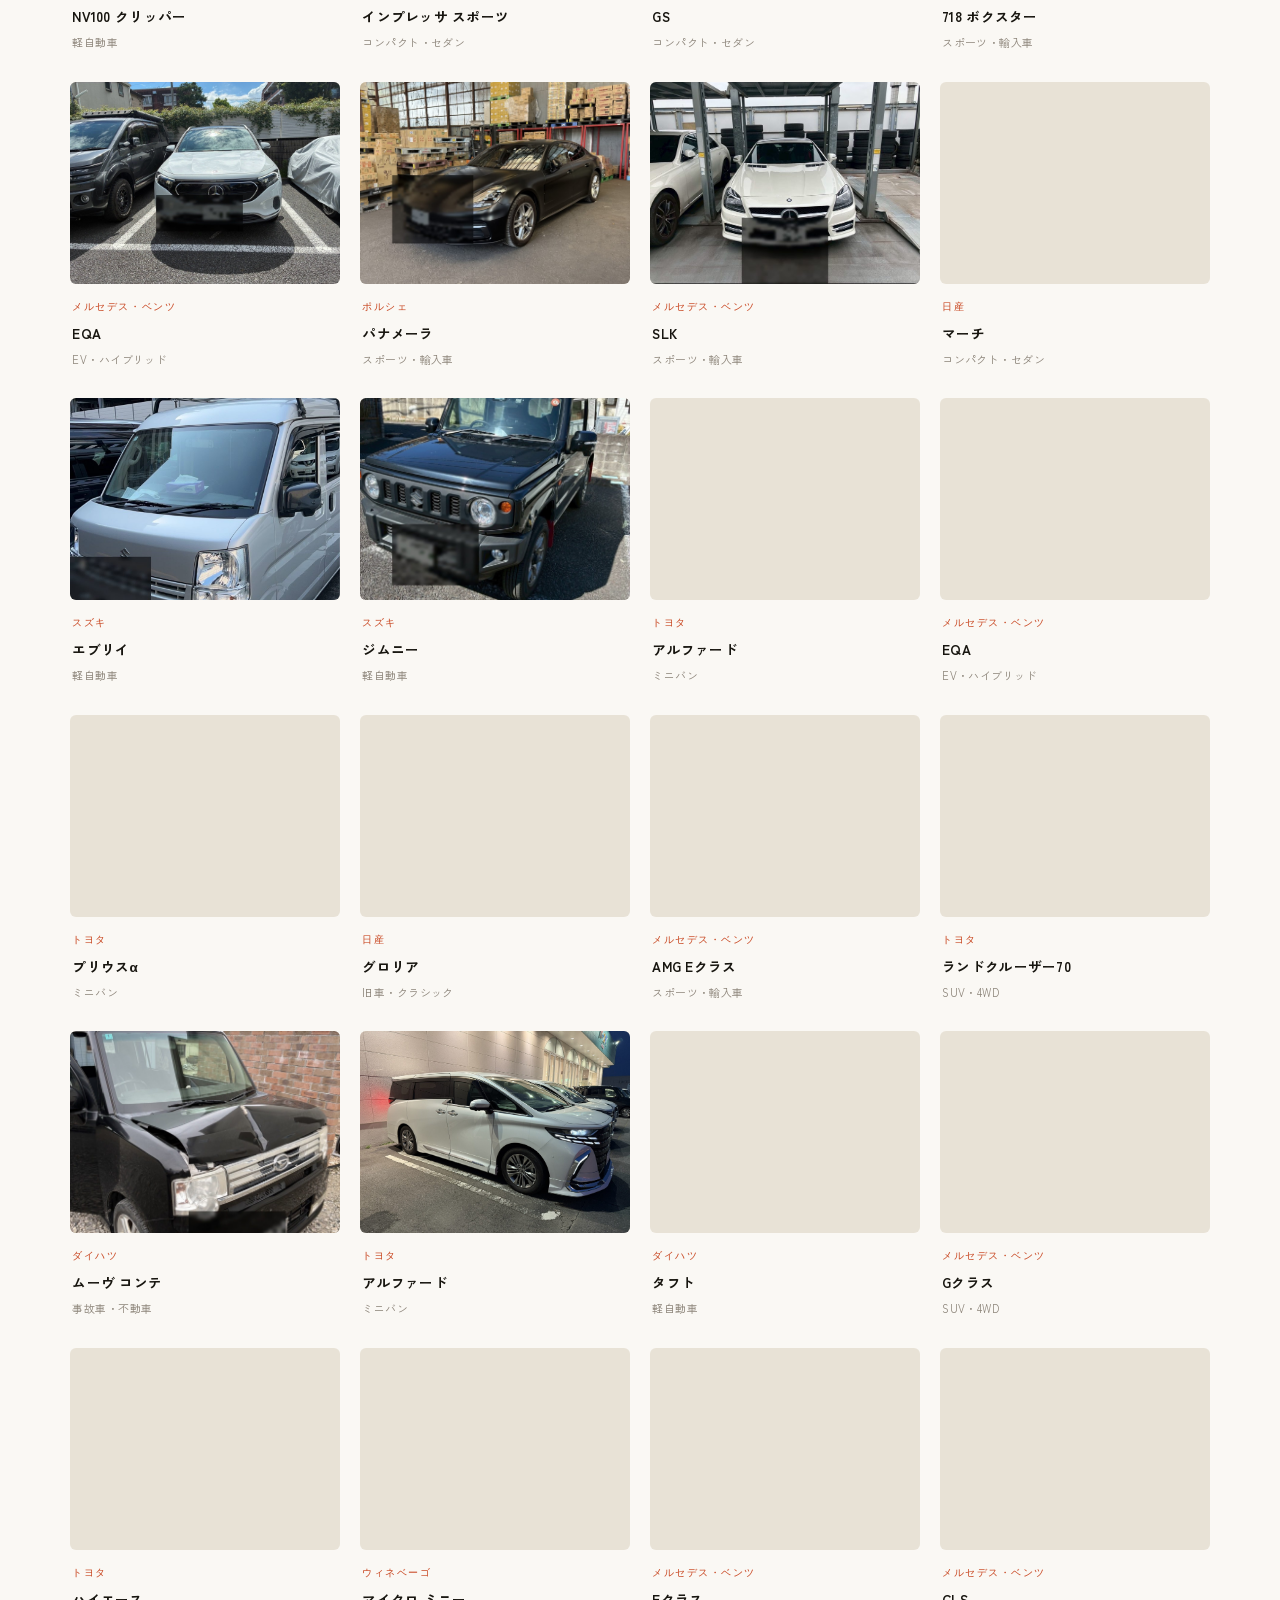
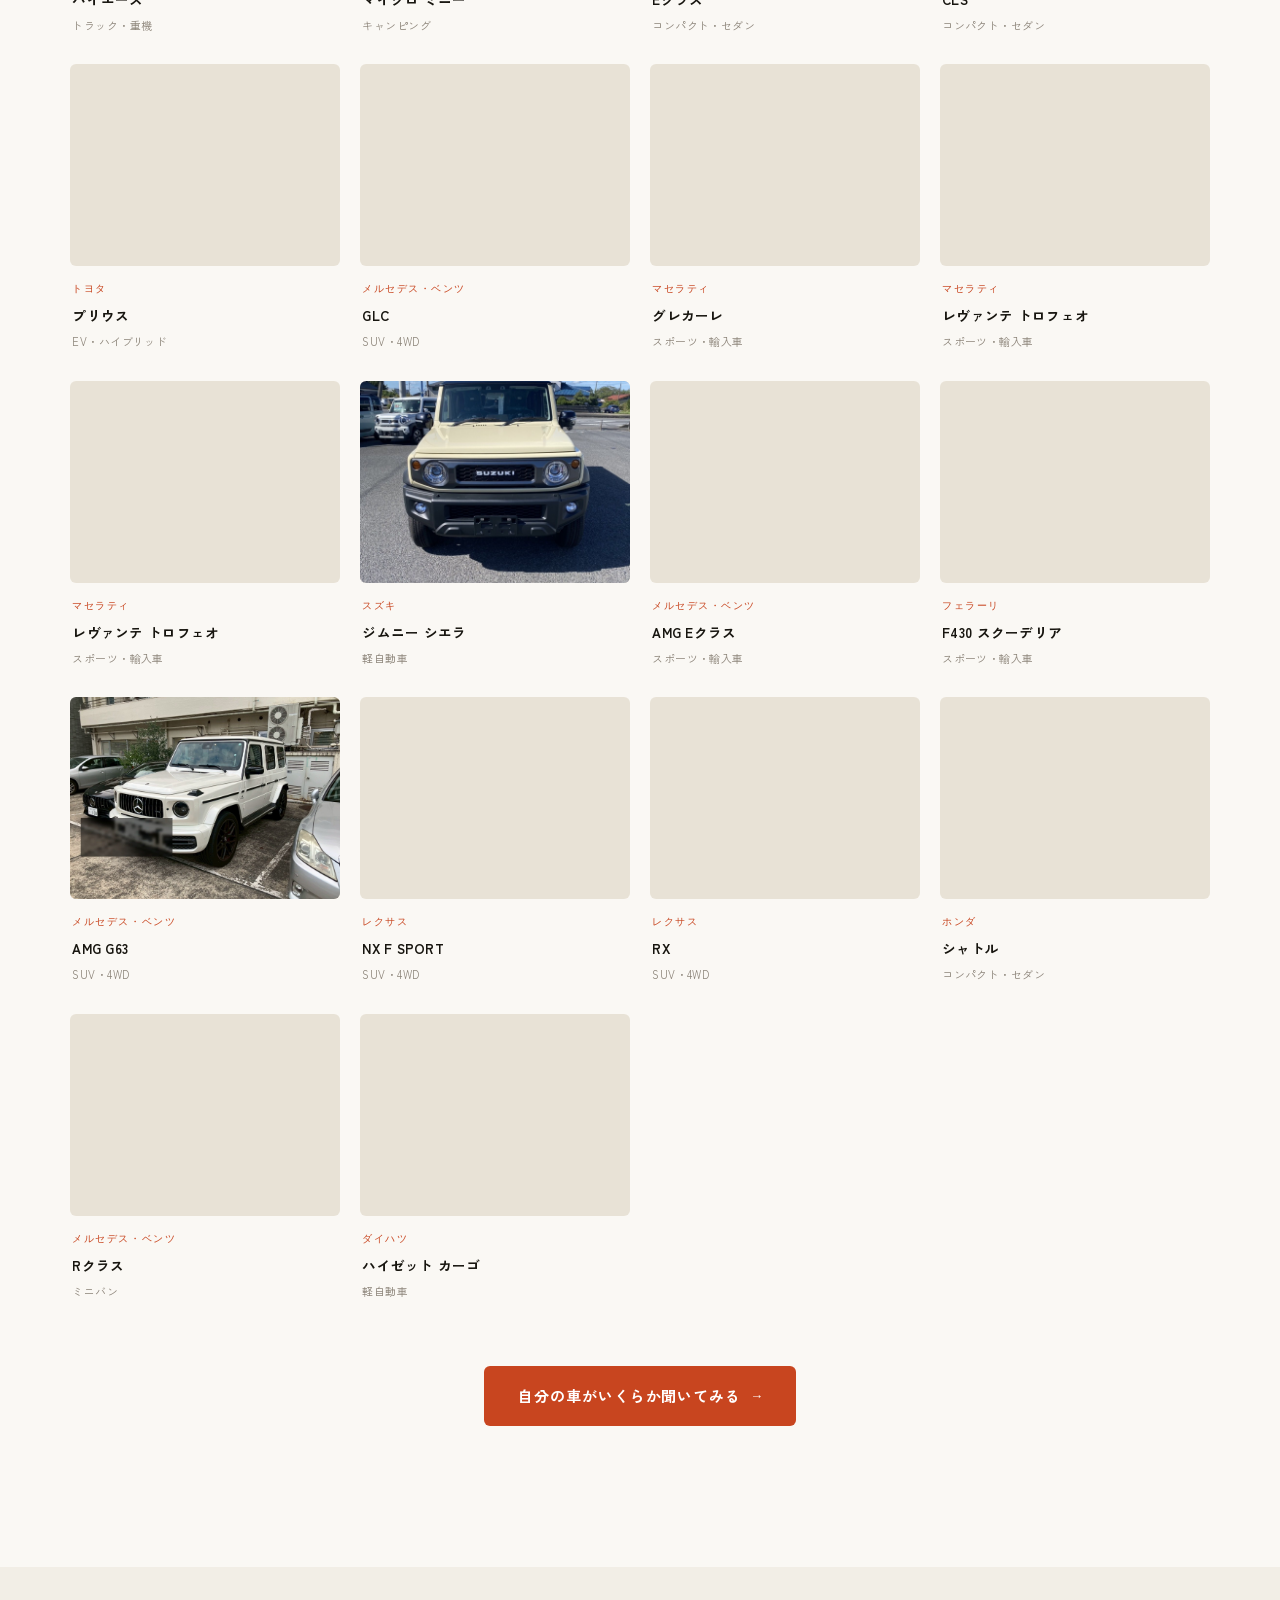
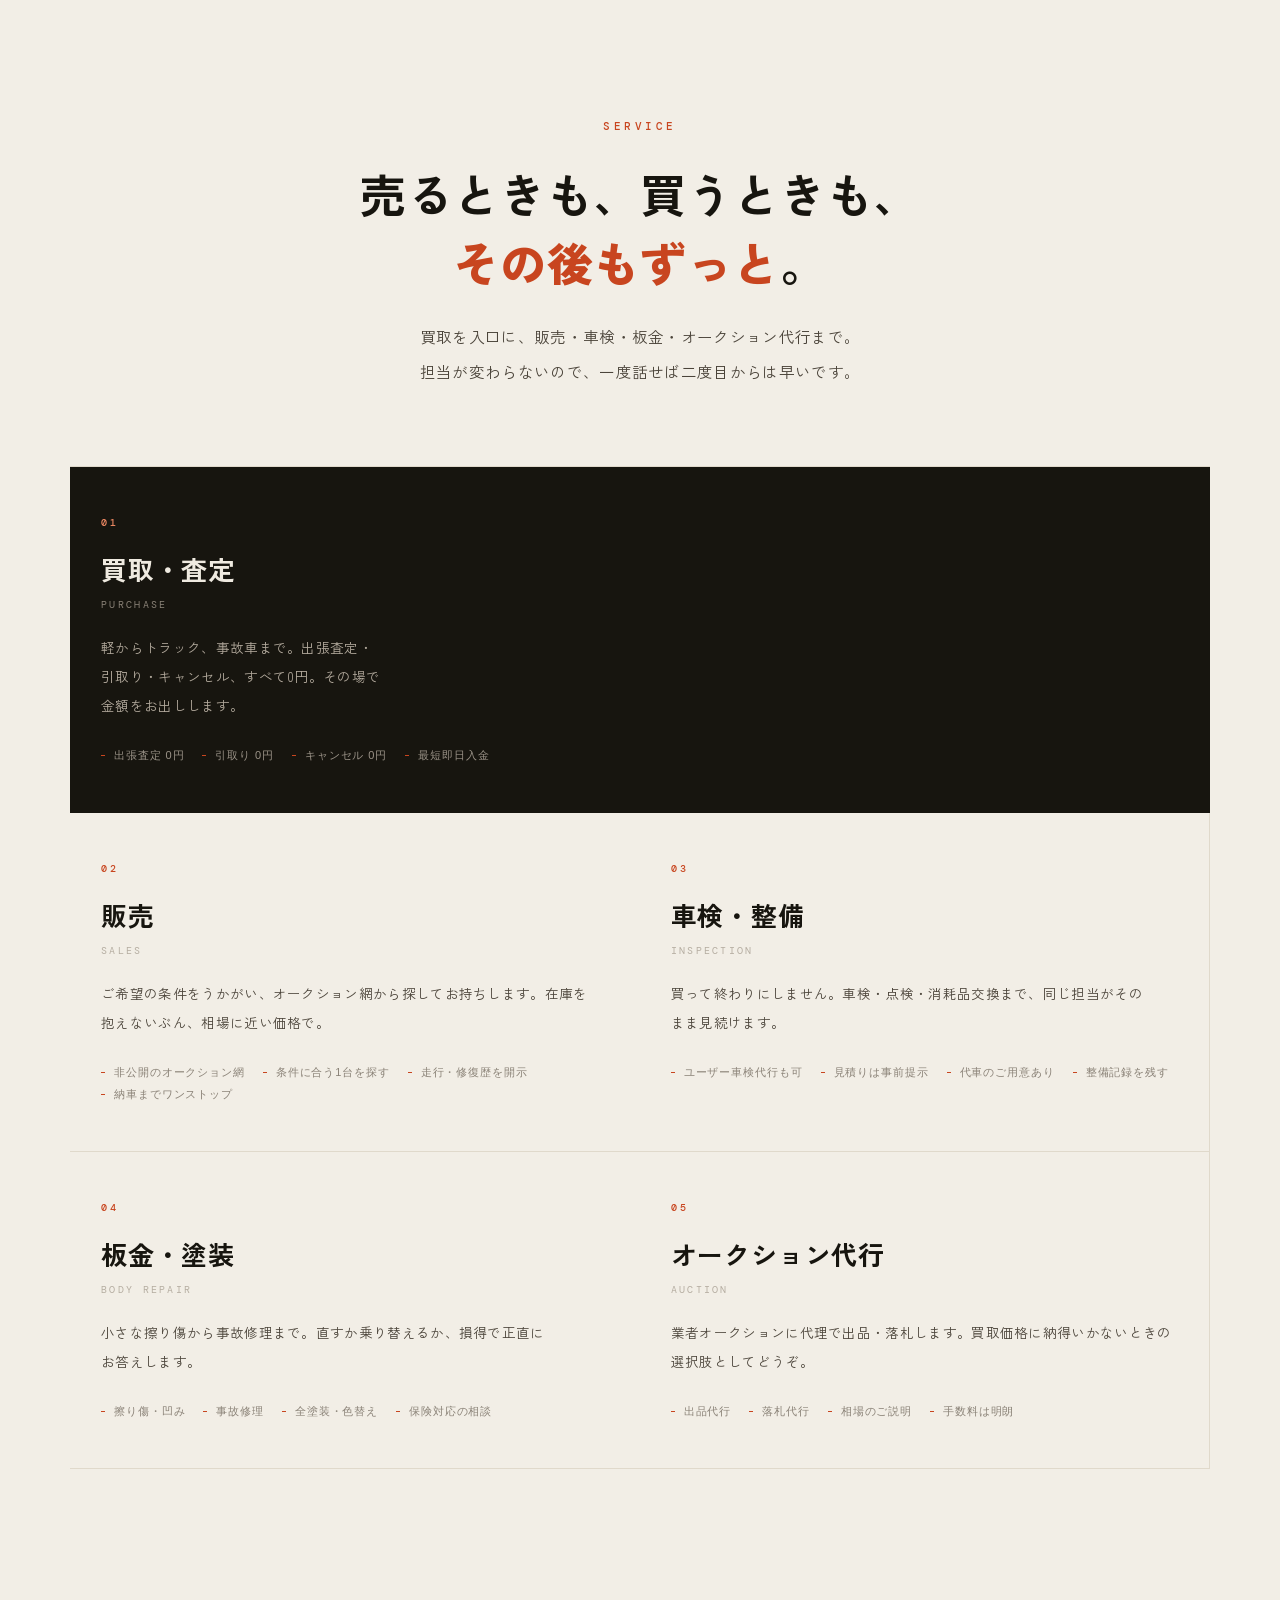
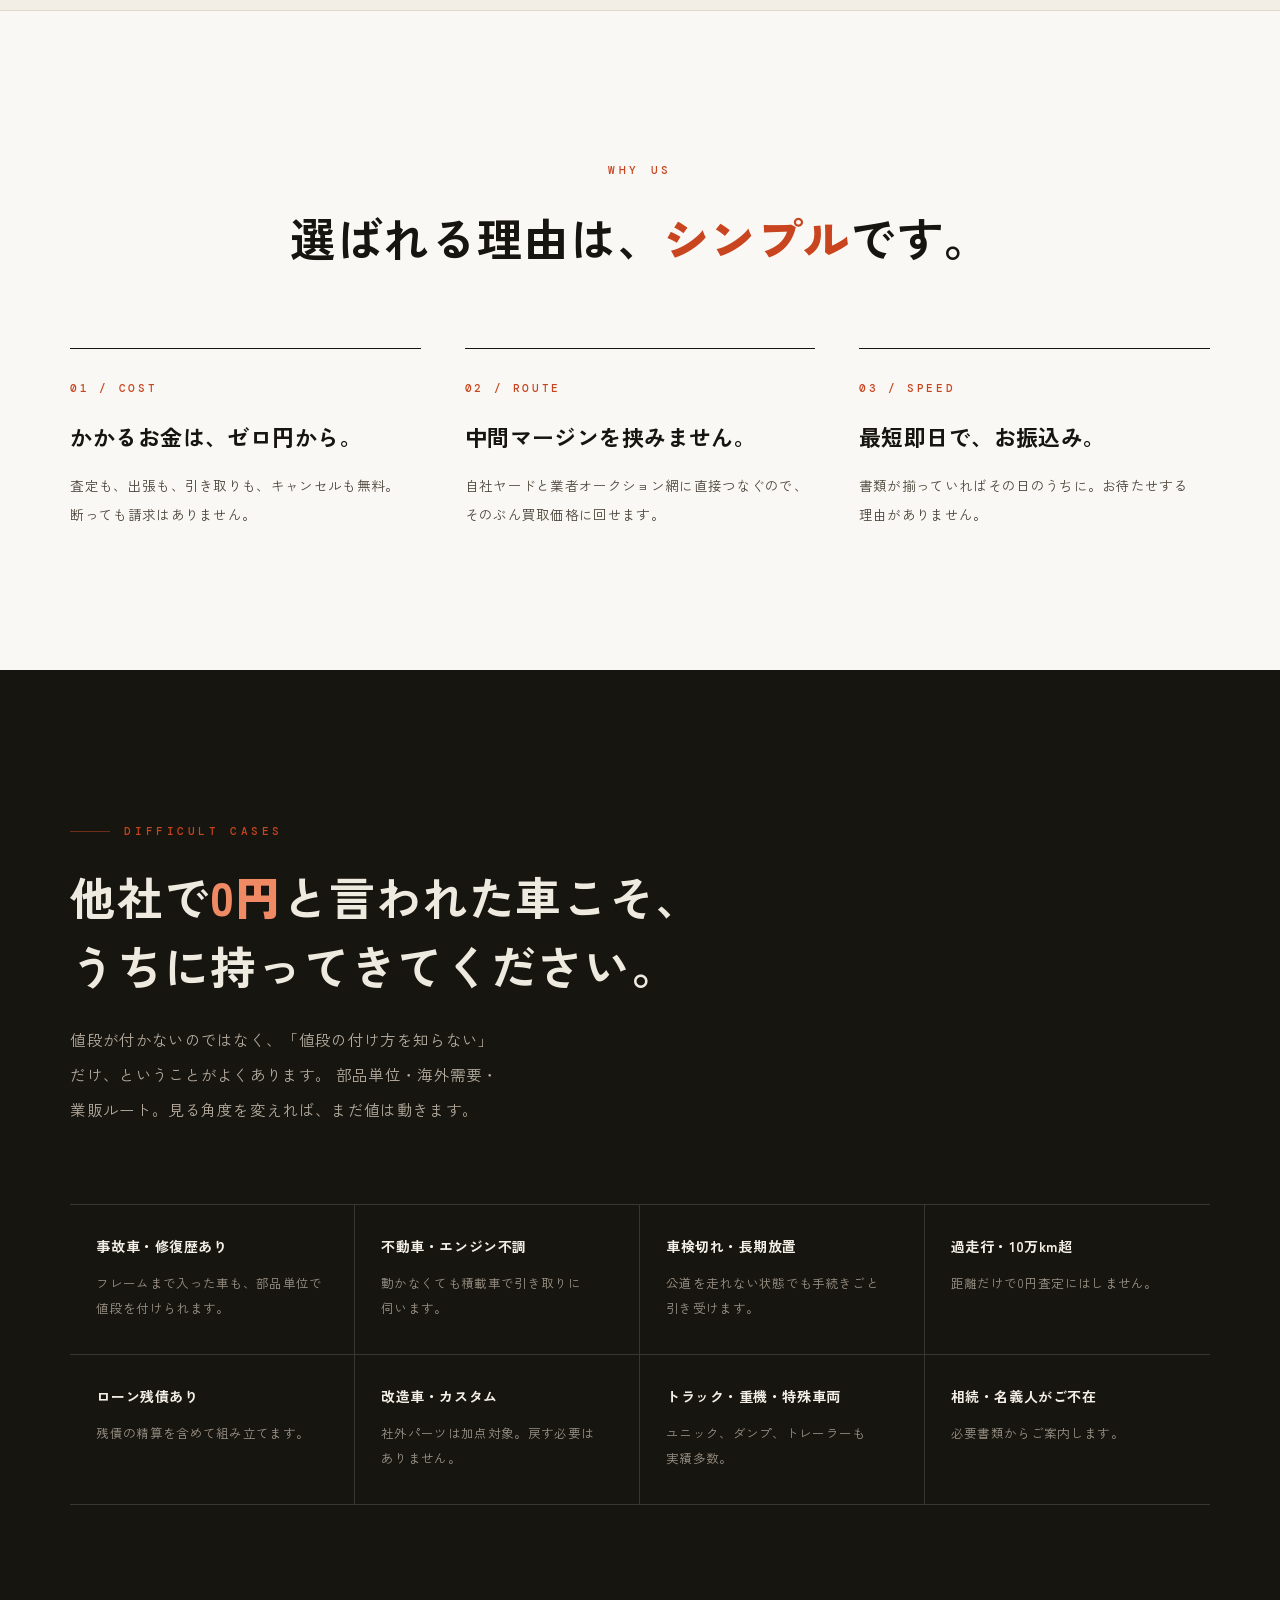
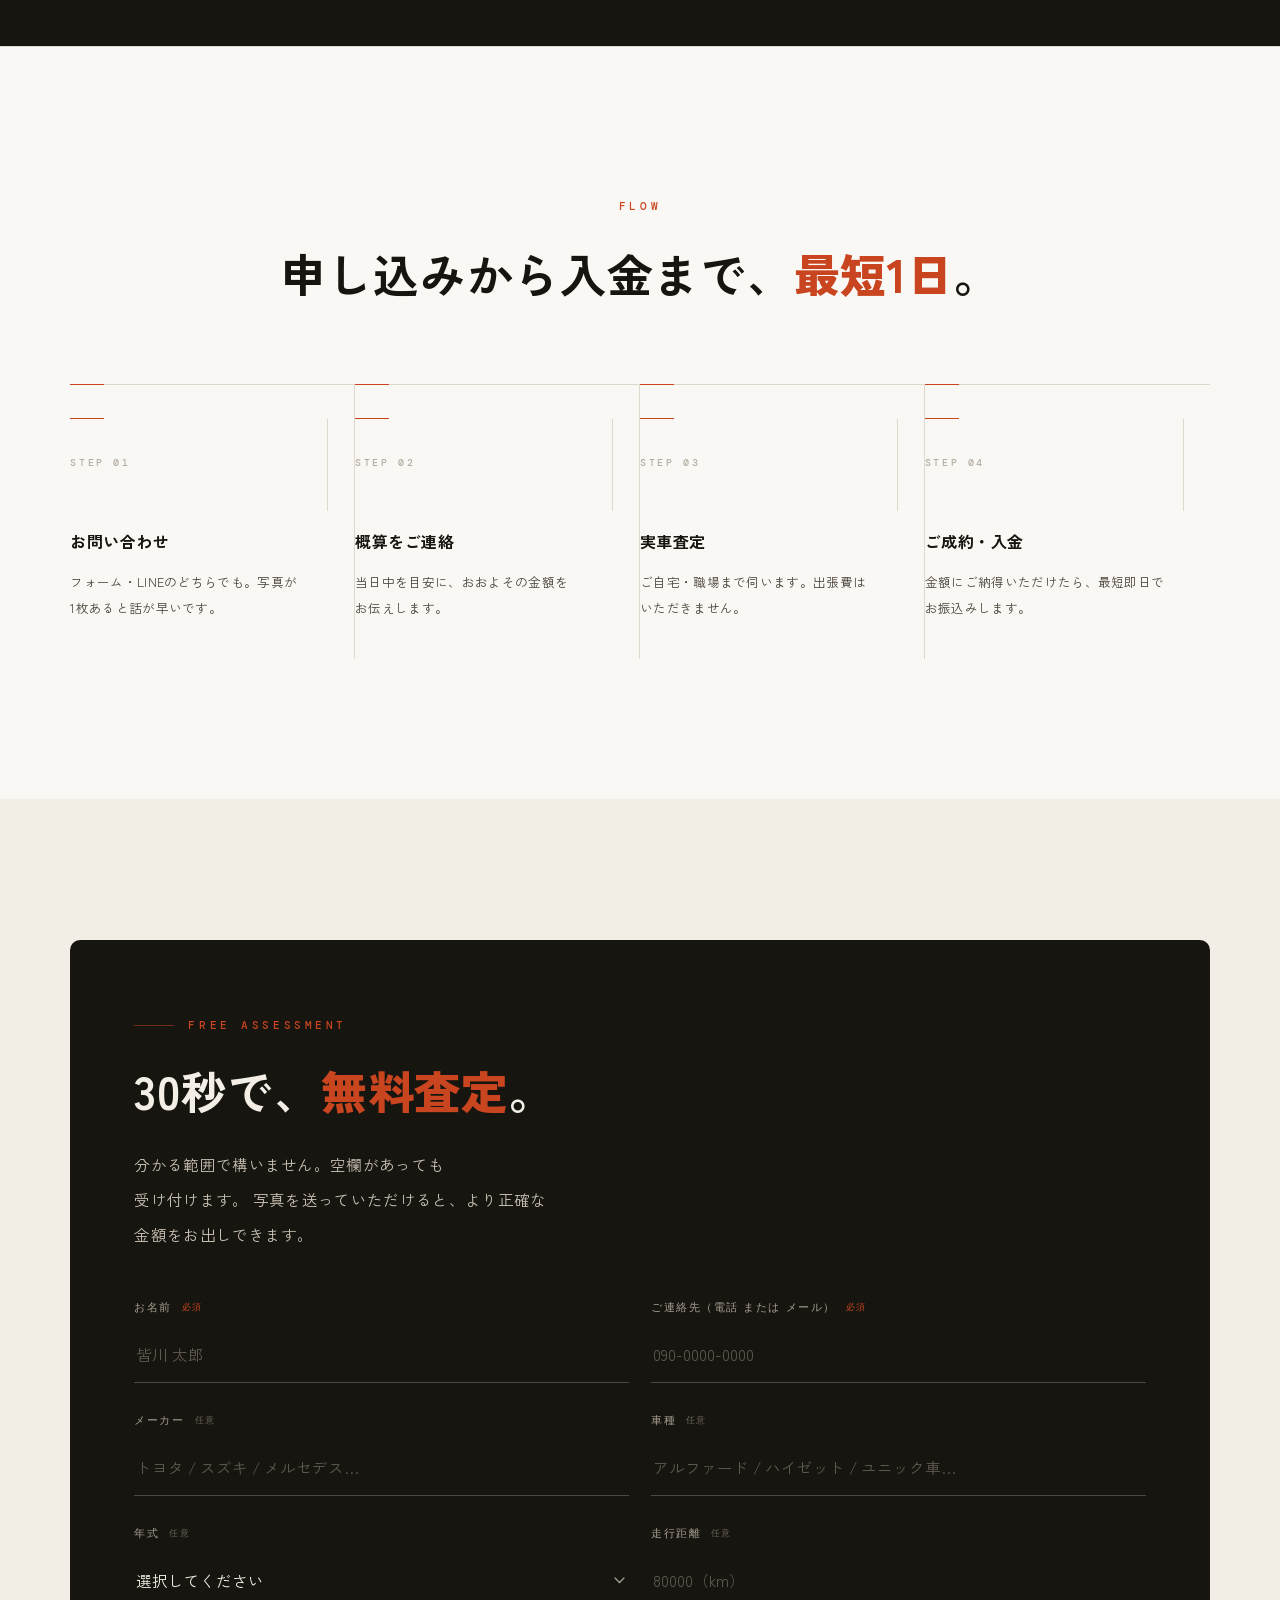
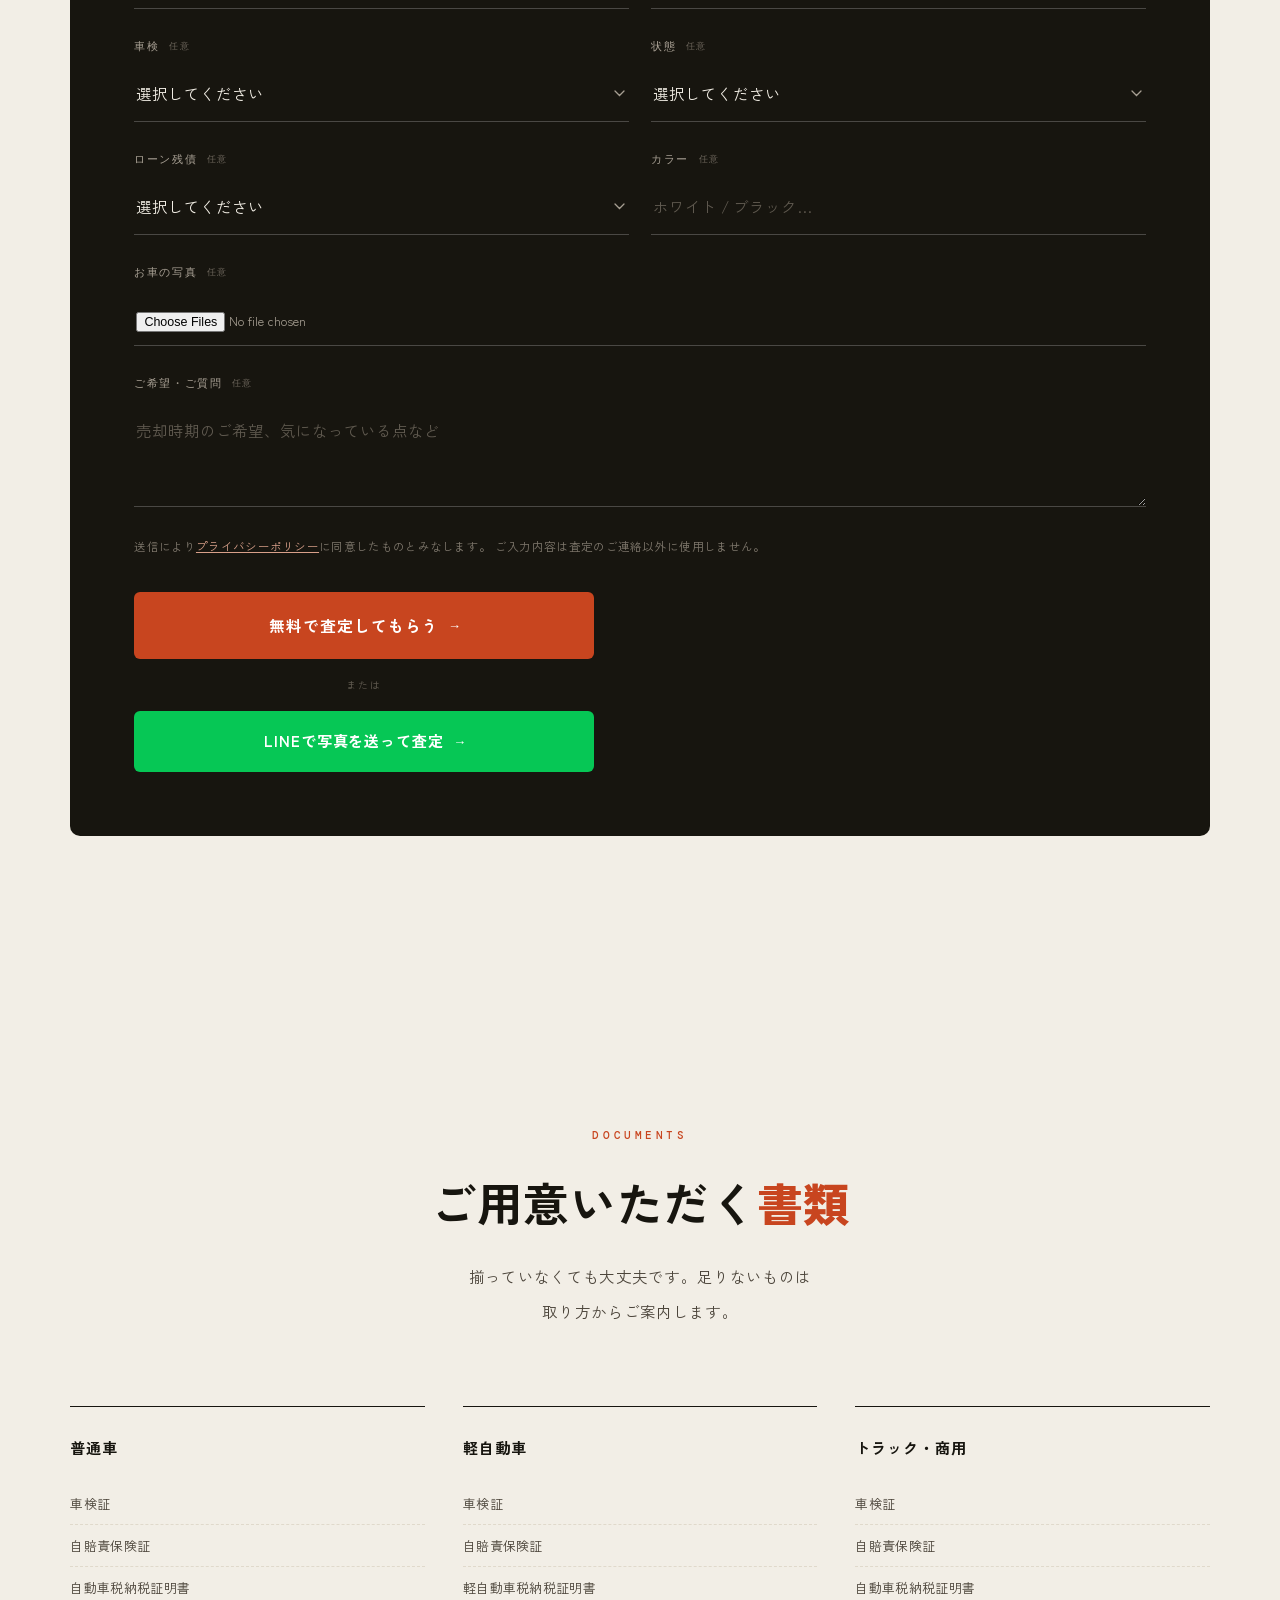
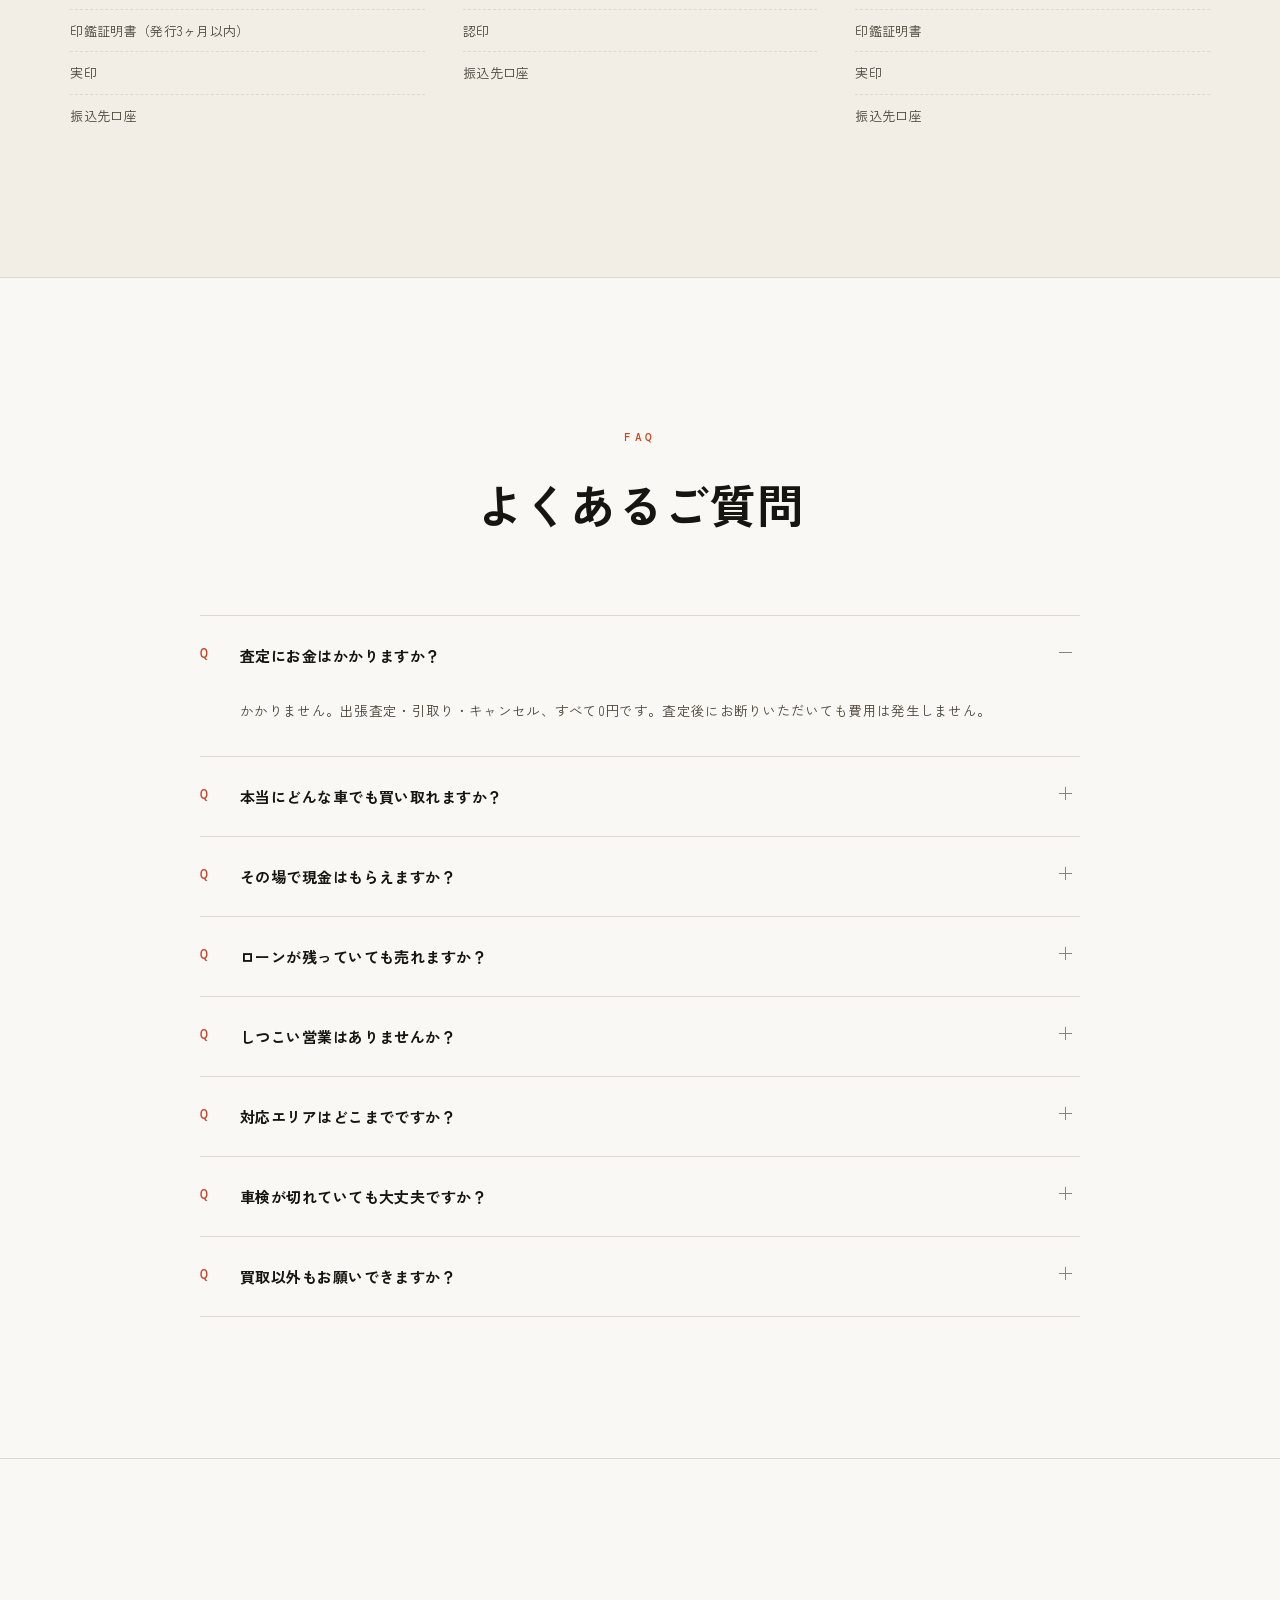
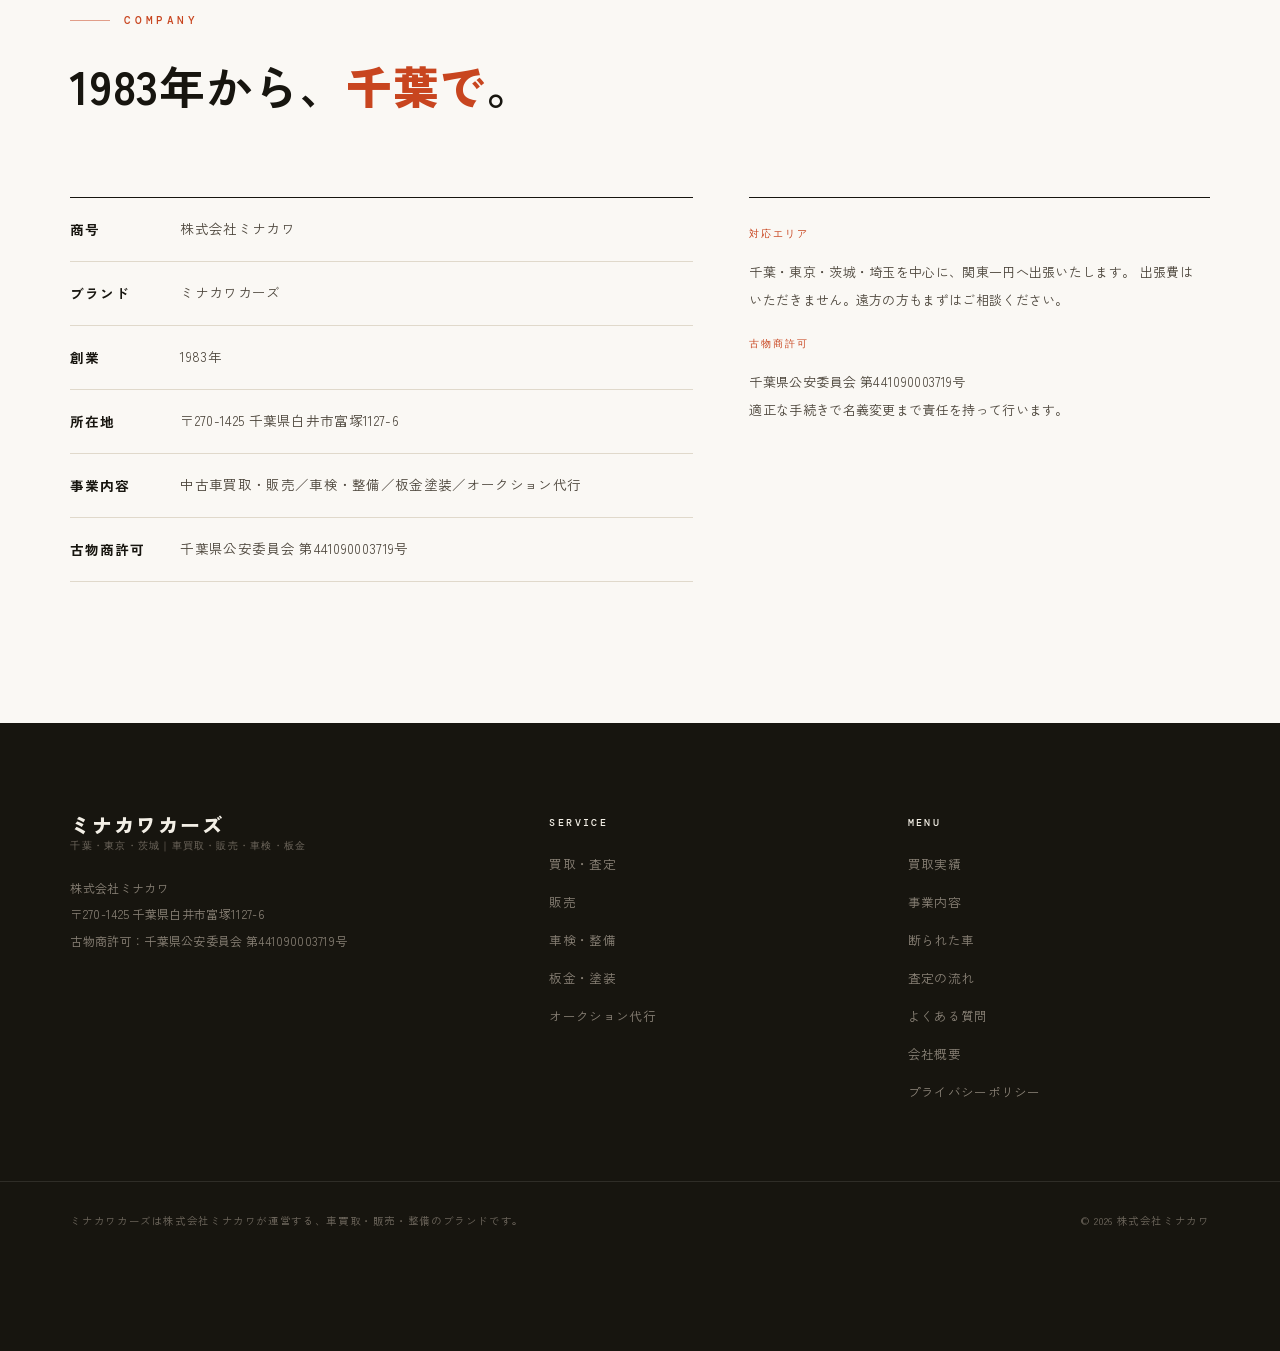
==== commit 02b249b8: "ミナカワカーズ 新サイト（確認用デモ） 買取実績46枚／買取・販売・車検・板金・オークション代行 noindex・フォーム送信停止  Co-Authored-By: Claude Opus 5 <no" ====
--- a/index.html
+++ b/index.html
@@ -93,7 +93,7 @@
          「こんな車は無理だろう」と思うものほど、一度見せてください。</p>
     </div>
     <div class="filters" data-rv><button data-f="all" class="on">すべて</button><button data-f="kei">軽自動車</button><button data-f="compact">コンパクト・セダン</button><button data-f="minivan">ミニバン</button><button data-f="suv">SUV・4WD</button><button data-f="sports">スポーツ・輸入車</button><button data-f="ev">EV・ハイブリッド</button><button data-f="truck">トラック・重機</button><button data-f="camp">キャンピング</button><button data-f="classic">旧車・クラシック</button><button data-f="jiko">事故車・不動車</button></div>
-    <div class="gal" id="gal"><figure data-c="kei"><img src="img/p01.jpg" alt="スズキ アルト ラパン の買取実績" loading="lazy" decoding="async" width="1600" height="1201"><figcaption><div class="mk">スズキ</div><div class="nm">アルト ラパン</div><div class="ct">軽自動車</div></figcaption></figure><figure data-c="kei"><img src="img/p02.jpg" alt="スズキ アルト ラパン の買取実績" loading="lazy" decoding="async" width="1201" height="1600"><figcaption><div class="mk">スズキ</div><div class="nm">アルト ラパン</div><div class="ct">軽自動車</div></figcaption></figure><figure data-c="truck"><img src="img/p03.jpg" alt="いすゞ フォワード の買取実績" loading="lazy" decoding="async" width="1280" height="1280"><figcaption><div class="mk">いすゞ</div><div class="nm">フォワード</div><div class="ct">トラック・重機</div></figcaption></figure><figure data-c="truck"><img src="img/p04.jpg" alt="いすゞ フォワード ダンプ の買取実績" loading="lazy" decoding="async" width="1280" height="1280"><figcaption><div class="mk">いすゞ</div><div class="nm">フォワード ダンプ</div><div class="ct">トラック・重機</div></figcaption></figure><figure data-c="truck"><img src="img/p05.jpg" alt="いすゞ エルフ ユニック の買取実績" loading="lazy" decoding="async" width="1108" height="1477"><figcaption><div class="mk">いすゞ</div><div class="nm">エルフ ユニック</div><div class="ct">トラック・重機</div></figcaption></figure><figure data-c="truck"><img src="img/p06.jpg" alt="いすゞ エルフ 平ボディ の買取実績" loading="lazy" decoding="async" width="1477" height="1108"><figcaption><div class="mk">いすゞ</div><div class="nm">エルフ 平ボディ</div><div class="ct">トラック・重機</div></figcaption></figure><figure data-c="truck"><img src="img/p07.jpg" alt="いすゞ エルフ カーゴクレーン の買取実績" loading="lazy" decoding="async" width="1108" height="1477"><figcaption><div class="mk">いすゞ</div><div class="nm">エルフ カーゴクレーン</div><div class="ct">トラック・重機</div></figcaption></figure><figure data-c="minivan"><img src="img/p08.jpg" alt="トヨタ アルファード の買取実績" loading="lazy" decoding="async" width="1600" height="1201"><figcaption><div class="mk">トヨタ</div><div class="nm">アルファード</div><div class="ct">ミニバン</div></figcaption></figure><figure data-c="kei"><img src="img/p09.jpg" alt="日産 NV100 クリッパー の買取実績" loading="lazy" decoding="async" width="1108" height="1477"><figcaption><div class="mk">日産</div><div class="nm">NV100 クリッパー</div><div class="ct">軽自動車</div></figcaption></figure><figure data-c="compact"><img src="img/p10.jpg" alt="スバル インプレッサ スポーツ の買取実績" loading="lazy" decoding="async" width="1201" height="1600"><figcaption><div class="mk">スバル</div><div class="nm">インプレッサ スポーツ</div><div class="ct">コンパクト・セダン</div></figcaption></figure><figure data-c="compact"><img src="img/p11.jpg" alt="レクサス GS の買取実績" loading="lazy" decoding="async" width="1108" height="1477"><figcaption><div class="mk">レクサス</div><div class="nm">GS</div><div class="ct">コンパクト・セダン</div></figcaption></figure><figure data-c="sports"><img src="img/p12.jpg" alt="ポルシェ 718 ボクスター の買取実績" loading="lazy" decoding="async" width="1108" height="1477"><figcaption><div class="mk">ポルシェ</div><div class="nm">718 ボクスター</div><div class="ct">スポーツ・輸入車</div></figcaption></figure><figure data-c="ev"><img src="img/p13.jpg" alt="メルセデス・ベンツ EQA の買取実績" loading="lazy" decoding="async" width="1477" height="1108"><figcaption><div class="mk">メルセデス・ベンツ</div><div class="nm">EQA</div><div class="ct">EV・ハイブリッド</div></figcaption></figure><figure data-c="sports"><img src="img/p14.jpg" alt="ポルシェ パナメーラ の買取実績" loading="lazy" decoding="async" width="1201" height="1600"><figcaption><div class="mk">ポルシェ</div><div class="nm">パナメーラ</div><div class="ct">スポーツ・輸入車</div></figcaption></figure><figure data-c="sports"><img src="img/p15.jpg" alt="メルセデス・ベンツ SLK の買取実績" loading="lazy" decoding="async" width="736" height="1600"><figcaption><div class="mk">メルセデス・ベンツ</div><div class="nm">SLK</div><div class="ct">スポーツ・輸入車</div></figcaption></figure><figure data-c="compact"><img src="img/p16.jpg" alt="日産 マーチ の買取実績" loading="lazy" decoding="async" width="1477" height="1108"><figcaption><div class="mk">日産</div><div class="nm">マーチ</div><div class="ct">コンパクト・セダン</div></figcaption></figure><figure data-c="kei"><img src="img/p17.jpg" alt="スズキ エブリイ の買取実績" loading="lazy" decoding="async" width="900" height="1600"><figcaption><div class="mk">スズキ</div><div class="nm">エブリイ</div><div class="ct">軽自動車</div></figcaption></figure><figure data-c="kei"><img src="img/p18.jpg" alt="スズキ ジムニー の買取実績" loading="lazy" decoding="async" width="1108" height="1477"><figcaption><div class="mk">スズキ</div><div class="nm">ジムニー</div><div class="ct">軽自動車</div></figcaption></figure><figure data-c="minivan"><img src="img/p19.jpg" alt="トヨタ アルファード の買取実績" loading="lazy" decoding="async" width="1108" height="1477"><figcaption><div class="mk">トヨタ</div><div class="nm">アルファード</div><div class="ct">ミニバン</div></figcaption></figure><figure data-c="ev"><img src="img/p20.jpg" alt="メルセデス・ベンツ EQA の買取実績" loading="lazy" decoding="async" width="1477" height="1108"><figcaption><div class="mk">メルセデス・ベンツ</div><div class="nm">EQA</div><div class="ct">EV・ハイブリッド</div></figcaption></figure><figure data-c="minivan"><img src="img/p21.jpg" alt="トヨタ プリウスα の買取実績" loading="lazy" decoding="async" width="1477" height="1108"><figcaption><div class="mk">トヨタ</div><div class="nm">プリウスα</div><div class="ct">ミニバン</div></figcaption></figure><figure data-c="classic"><img src="img/p22.jpg" alt="日産 グロリア の買取実績" loading="lazy" decoding="async" width="736" height="1600"><figcaption><div class="mk">日産</div><div class="nm">グロリア</div><div class="ct">旧車・クラシック</div></figcaption></figure><figure data-c="sports"><img src="img/p23.jpg" alt="メルセデス・ベンツ AMG Eクラス の買取実績" loading="lazy" decoding="async" width="1477" height="1108"><figcaption><div class="mk">メルセデス・ベンツ</div><div class="nm">AMG Eクラス</div><div class="ct">スポーツ・輸入車</div></figcaption></figure><figure data-c="suv"><img src="img/p24.jpg" alt="トヨタ ランドクルーザー70 の買取実績" loading="lazy" decoding="async" width="1201" height="1600"><figcaption><div class="mk">トヨタ</div><div class="nm">ランドクルーザー70</div><div class="ct">SUV・4WD</div></figcaption></figure><figure data-c="jiko"><img src="img/p25.jpg" alt="ダイハツ ムーヴ コンテ の買取実績" loading="lazy" decoding="async" width="1108" height="1477"><figcaption><div class="mk">ダイハツ</div><div class="nm">ムーヴ コンテ</div><div class="ct">事故車・不動車</div></figcaption></figure><figure data-c="minivan"><img src="img/p26.jpg" alt="トヨタ アルファード の買取実績" loading="lazy" decoding="async" width="1600" height="1201"><figcaption><div class="mk">トヨタ</div><div class="nm">アルファード</div><div class="ct">ミニバン</div></figcaption></figure><figure data-c="kei"><img src="img/p27.jpg" alt="ダイハツ タフト の買取実績" loading="lazy" decoding="async" width="1600" height="900"><figcaption><div class="mk">ダイハツ</div><div class="nm">タフト</div><div class="ct">軽自動車</div></figcaption></figure><figure data-c="suv"><img src="img/p28.jpg" alt="メルセデス・ベンツ Gクラス の買取実績" loading="lazy" decoding="async" width="1108" height="1477"><figcaption><div class="mk">メルセデス・ベンツ</div><div class="nm">Gクラス</div><div class="ct">SUV・4WD</div></figcaption></figure><figure data-c="truck"><img src="img/p29.jpg" alt="トヨタ ハイエース の買取実績" loading="lazy" decoding="async" width="1600" height="900"><figcaption><div class="mk">トヨタ</div><div class="nm">ハイエース</div><div class="ct">トラック・重機</div></figcaption></figure><figure data-c="camp"><img src="img/p30.jpg" alt="ウィネベーゴ マイクロ ミニー の買取実績" loading="lazy" decoding="async" width="1201" height="1600"><figcaption><div class="mk">ウィネベーゴ</div><div class="nm">マイクロ ミニー</div><div class="ct">キャンピング</div></figcaption></figure><figure data-c="compact"><img src="img/p31.jpg" alt="メルセデス・ベンツ Eクラス の買取実績" loading="lazy" decoding="async" width="1477" height="1108"><figcaption><div class="mk">メルセデス・ベンツ</div><div class="nm">Eクラス</div><div class="ct">コンパクト・セダン</div></figcaption></figure><figure data-c="compact"><img src="img/p32.jpg" alt="メルセデス・ベンツ CLS の買取実績" loading="lazy" decoding="async" width="1477" height="1108"><figcaption><div class="mk">メルセデス・ベンツ</div><div class="nm">CLS</div><div class="ct">コンパクト・セダン</div></figcaption></figure><figure data-c="ev"><img src="img/p33.jpg" alt="トヨタ プリウス の買取実績" loading="lazy" decoding="async" width="1201" height="1600"><figcaption><div class="mk">トヨタ</div><div class="nm">プリウス</div><div class="ct">EV・ハイブリッド</div></figcaption></figure><figure data-c="suv"><img src="img/p34.jpg" alt="メルセデス・ベンツ GLC の買取実績" loading="lazy" decoding="async" width="1477" height="1108"><figcaption><div class="mk">メルセデス・ベンツ</div><div class="nm">GLC</div><div class="ct">SUV・4WD</div></figcaption></figure><figure data-c="sports"><img src="img/p35.jpg" alt="マセラティ グレカーレ の買取実績" loading="lazy" decoding="async" width="1600" height="1200"><figcaption><div class="mk">マセラティ</div><div class="nm">グレカーレ</div><div class="ct">スポーツ・輸入車</div></figcaption></figure><figure data-c="sports"><img src="img/p36.jpg" alt="マセラティ レヴァンテ トロフェオ の買取実績" loading="lazy" decoding="async" width="1477" height="1108"><figcaption><div class="mk">マセラティ</div><div class="nm">レヴァンテ トロフェオ</div><div class="ct">スポーツ・輸入車</div></figcaption></figure><figure data-c="sports"><img src="img/p37.jpg" alt="マセラティ レヴァンテ トロフェオ の買取実績" loading="lazy" decoding="async" width="1477" height="1108"><figcaption><div class="mk">マセラティ</div><div class="nm">レヴァンテ トロフェオ</div><div class="ct">スポーツ・輸入車</div></figcaption></figure><figure data-c="kei"><img src="img/p38.jpg" alt="スズキ ジムニー シエラ の買取実績" loading="lazy" decoding="async" width="1108" height="1477"><figcaption><div class="mk">スズキ</div><div class="nm">ジムニー シエラ</div><div class="ct">軽自動車</div></figcaption></figure><figure data-c="sports"><img src="img/p39.jpg" alt="メルセデス・ベンツ AMG Eクラス の買取実績" loading="lazy" decoding="async" width="1201" height="1600"><figcaption><div class="mk">メルセデス・ベンツ</div><div class="nm">AMG Eクラス</div><div class="ct">スポーツ・輸入車</div></figcaption></figure><figure data-c="sports"><img src="img/p40.jpg" alt="フェラーリ F430 スクーデリア の買取実績" loading="lazy" decoding="async" width="1201" height="1600"><figcaption><div class="mk">フェラーリ</div><div class="nm">F430 スクーデリア</div><div class="ct">スポーツ・輸入車</div></figcaption></figure><figure data-c="suv"><img src="img/p41.jpg" alt="メルセデス・ベンツ AMG G63 の買取実績" loading="lazy" decoding="async" width="1477" height="1108"><figcaption><div class="mk">メルセデス・ベンツ</div><div class="nm">AMG G63</div><div class="ct">SUV・4WD</div></figcaption></figure><figure data-c="suv"><img src="img/p42.jpg" alt="レクサス NX F SPORT の買取実績" loading="lazy" decoding="async" width="1477" height="1108"><figcaption><div class="mk">レクサス</div><div class="nm">NX F SPORT</div><div class="ct">SUV・4WD</div></figcaption></figure><figure data-c="suv"><img src="img/p43.jpg" alt="レクサス RX の買取実績" loading="lazy" decoding="async" width="1201" height="1600"><figcaption><div class="mk">レクサス</div><div class="nm">RX</div><div class="ct">SUV・4WD</div></figcaption></figure><figure data-c="compact"><img src="img/p44.jpg" alt="ホンダ シャトル の買取実績" loading="lazy" decoding="async" width="1477" height="1108"><figcaption><div class="mk">ホンダ</div><div class="nm">シャトル</div><div class="ct">コンパクト・セダン</div></figcaption></figure><figure data-c="minivan"><img src="img/p45.jpg" alt="メルセデス・ベンツ Rクラス の買取実績" loading="lazy" decoding="async" width="1477" height="1108"><figcaption><div class="mk">メルセデス・ベンツ</div><div class="nm">Rクラス</div><div class="ct">ミニバン</div></figcaption></figure><figure data-c="kei"><img src="img/p46.jpg" alt="ダイハツ ハイゼット カーゴ の買取実績" loading="lazy" decoding="async" width="1201" height="1600"><figcaption><div class="mk">ダイハツ</div><div class="nm">ハイゼット カーゴ</div><div class="ct">軽自動車</div></figcaption></figure></div>
+    <div class="gal" id="gal"><figure data-c="kei"><div class="ph"><img src="img/p01.jpg" alt="スズキ アルト ラパン の買取実績" loading="lazy" decoding="async" width="1600" height="1201"></div><figcaption><div class="mk">スズキ</div><div class="nm">アルト ラパン</div><div class="ct">軽自動車</div></figcaption></figure><figure data-c="kei"><div class="ph"><img src="img/p02.jpg" alt="スズキ アルト ラパン の買取実績" loading="lazy" decoding="async" width="1201" height="1600"></div><figcaption><div class="mk">スズキ</div><div class="nm">アルト ラパン</div><div class="ct">軽自動車</div></figcaption></figure><figure data-c="truck"><div class="ph"><img src="img/p03.jpg" alt="いすゞ フォワード の買取実績" loading="lazy" decoding="async" width="1280" height="1280"></div><figcaption><div class="mk">いすゞ</div><div class="nm">フォワード</div><div class="ct">トラック・重機</div></figcaption></figure><figure data-c="truck"><div class="ph"><img src="img/p04.jpg" alt="いすゞ フォワード ダンプ の買取実績" loading="lazy" decoding="async" width="1280" height="1280"></div><figcaption><div class="mk">いすゞ</div><div class="nm">フォワード ダンプ</div><div class="ct">トラック・重機</div></figcaption></figure><figure data-c="truck"><div class="ph"><img src="img/p05.jpg" alt="いすゞ エルフ ユニック の買取実績" loading="lazy" decoding="async" width="1108" height="1477"></div><figcaption><div class="mk">いすゞ</div><div class="nm">エルフ ユニック</div><div class="ct">トラック・重機</div></figcaption></figure><figure data-c="truck"><div class="ph"><img src="img/p06.jpg" alt="いすゞ エルフ 平ボディ の買取実績" loading="lazy" decoding="async" width="1477" height="1108"></div><figcaption><div class="mk">いすゞ</div><div class="nm">エルフ 平ボディ</div><div class="ct">トラック・重機</div></figcaption></figure><figure data-c="truck"><div class="ph"><img src="img/p07.jpg" alt="いすゞ エルフ カーゴクレーン の買取実績" loading="lazy" decoding="async" width="1108" height="1477"></div><figcaption><div class="mk">いすゞ</div><div class="nm">エルフ カーゴクレーン</div><div class="ct">トラック・重機</div></figcaption></figure><figure data-c="minivan"><div class="ph"><img src="img/p08.jpg" alt="トヨタ アルファード の買取実績" loading="lazy" decoding="async" width="1600" height="1201"></div><figcaption><div class="mk">トヨタ</div><div class="nm">アルファード</div><div class="ct">ミニバン</div></figcaption></figure><figure data-c="kei"><div class="ph"><img src="img/p09.jpg" alt="日産 NV100 クリッパー の買取実績" loading="lazy" decoding="async" width="1108" height="1477"></div><figcaption><div class="mk">日産</div><div class="nm">NV100 クリッパー</div><div class="ct">軽自動車</div></figcaption></figure><figure data-c="compact"><div class="ph"><img src="img/p10.jpg" alt="スバル インプレッサ スポーツ の買取実績" loading="lazy" decoding="async" width="1201" height="1600"></div><figcaption><div class="mk">スバル</div><div class="nm">インプレッサ スポーツ</div><div class="ct">コンパクト・セダン</div></figcaption></figure><figure data-c="compact"><div class="ph"><img src="img/p11.jpg" alt="レクサス GS の買取実績" loading="lazy" decoding="async" width="1108" height="1477"></div><figcaption><div class="mk">レクサス</div><div class="nm">GS</div><div class="ct">コンパクト・セダン</div></figcaption></figure><figure data-c="sports"><div class="ph"><img src="img/p12.jpg" alt="ポルシェ 718 ボクスター の買取実績" loading="lazy" decoding="async" width="1108" height="1477"></div><figcaption><div class="mk">ポルシェ</div><div class="nm">718 ボクスター</div><div class="ct">スポーツ・輸入車</div></figcaption></figure><figure data-c="ev"><div class="ph"><img src="img/p13.jpg" alt="メルセデス・ベンツ EQA の買取実績" loading="lazy" decoding="async" width="1477" height="1108"></div><figcaption><div class="mk">メルセデス・ベンツ</div><div class="nm">EQA</div><div class="ct">EV・ハイブリッド</div></figcaption></figure><figure data-c="sports"><div class="ph"><img src="img/p14.jpg" alt="ポルシェ パナメーラ の買取実績" loading="lazy" decoding="async" width="1201" height="1600"></div><figcaption><div class="mk">ポルシェ</div><div class="nm">パナメーラ</div><div class="ct">スポーツ・輸入車</div></figcaption></figure><figure data-c="sports"><div class="ph"><img src="img/p15.jpg" alt="メルセデス・ベンツ SLK の買取実績" loading="lazy" decoding="async" width="736" height="1600"></div><figcaption><div class="mk">メルセデス・ベンツ</div><div class="nm">SLK</div><div class="ct">スポーツ・輸入車</div></figcaption></figure><figure data-c="compact"><div class="ph"><img src="img/p16.jpg" alt="日産 マーチ の買取実績" loading="lazy" decoding="async" width="1477" height="1108"></div><figcaption><div class="mk">日産</div><div class="nm">マーチ</div><div class="ct">コンパクト・セダン</div></figcaption></figure><figure data-c="kei"><div class="ph"><img src="img/p17.jpg" alt="スズキ エブリイ の買取実績" loading="lazy" decoding="async" width="900" height="1600"></div><figcaption><div class="mk">スズキ</div><div class="nm">エブリイ</div><div class="ct">軽自動車</div></figcaption></figure><figure data-c="kei"><div class="ph"><img src="img/p18.jpg" alt="スズキ ジムニー の買取実績" loading="lazy" decoding="async" width="1108" height="1477"></div><figcaption><div class="mk">スズキ</div><div class="nm">ジムニー</div><div class="ct">軽自動車</div></figcaption></figure><figure data-c="minivan"><div class="ph"><img src="img/p19.jpg" alt="トヨタ アルファード の買取実績" loading="lazy" decoding="async" width="1108" height="1477"></div><figcaption><div class="mk">トヨタ</div><div class="nm">アルファード</div><div class="ct">ミニバン</div></figcaption></figure><figure data-c="ev"><div class="ph"><img src="img/p20.jpg" alt="メルセデス・ベンツ EQA の買取実績" loading="lazy" decoding="async" width="1477" height="1108"></div><figcaption><div class="mk">メルセデス・ベンツ</div><div class="nm">EQA</div><div class="ct">EV・ハイブリッド</div></figcaption></figure><figure data-c="minivan"><div class="ph"><img src="img/p21.jpg" alt="トヨタ プリウスα の買取実績" loading="lazy" decoding="async" width="1477" height="1108"></div><figcaption><div class="mk">トヨタ</div><div class="nm">プリウスα</div><div class="ct">ミニバン</div></figcaption></figure><figure data-c="classic"><div class="ph"><img src="img/p22.jpg" alt="日産 グロリア の買取実績" loading="lazy" decoding="async" width="736" height="1600"></div><figcaption><div class="mk">日産</div><div class="nm">グロリア</div><div class="ct">旧車・クラシック</div></figcaption></figure><figure data-c="sports"><div class="ph"><img src="img/p23.jpg" alt="メルセデス・ベンツ AMG Eクラス の買取実績" loading="lazy" decoding="async" width="1477" height="1108"></div><figcaption><div class="mk">メルセデス・ベンツ</div><div class="nm">AMG Eクラス</div><div class="ct">スポーツ・輸入車</div></figcaption></figure><figure data-c="suv"><div class="ph"><img src="img/p24.jpg" alt="トヨタ ランドクルーザー70 の買取実績" loading="lazy" decoding="async" width="1201" height="1600"></div><figcaption><div class="mk">トヨタ</div><div class="nm">ランドクルーザー70</div><div class="ct">SUV・4WD</div></figcaption></figure><figure data-c="jiko"><div class="ph"><img src="img/p25.jpg" alt="ダイハツ ムーヴ コンテ の買取実績" loading="lazy" decoding="async" width="1108" height="1477"></div><figcaption><div class="mk">ダイハツ</div><div class="nm">ムーヴ コンテ</div><div class="ct">事故車・不動車</div></figcaption></figure><figure data-c="minivan"><div class="ph"><img src="img/p26.jpg" alt="トヨタ アルファード の買取実績" loading="lazy" decoding="async" width="1600" height="1201"></div><figcaption><div class="mk">トヨタ</div><div class="nm">アルファード</div><div class="ct">ミニバン</div></figcaption></figure><figure data-c="kei"><div class="ph"><img src="img/p27.jpg" alt="ダイハツ タフト の買取実績" loading="lazy" decoding="async" width="1600" height="900"></div><figcaption><div class="mk">ダイハツ</div><div class="nm">タフト</div><div class="ct">軽自動車</div></figcaption></figure><figure data-c="suv"><div class="ph"><img src="img/p28.jpg" alt="メルセデス・ベンツ Gクラス の買取実績" loading="lazy" decoding="async" width="1108" height="1477"></div><figcaption><div class="mk">メルセデス・ベンツ</div><div class="nm">Gクラス</div><div class="ct">SUV・4WD</div></figcaption></figure><figure data-c="truck"><div class="ph"><img src="img/p29.jpg" alt="トヨタ ハイエース の買取実績" loading="lazy" decoding="async" width="1600" height="900"></div><figcaption><div class="mk">トヨタ</div><div class="nm">ハイエース</div><div class="ct">トラック・重機</div></figcaption></figure><figure data-c="camp"><div class="ph"><img src="img/p30.jpg" alt="ウィネベーゴ マイクロ ミニー の買取実績" loading="lazy" decoding="async" width="1201" height="1600"></div><figcaption><div class="mk">ウィネベーゴ</div><div class="nm">マイクロ ミニー</div><div class="ct">キャンピング</div></figcaption></figure><figure data-c="compact"><div class="ph"><img src="img/p31.jpg" alt="メルセデス・ベンツ Eクラス の買取実績" loading="lazy" decoding="async" width="1477" height="1108"></div><figcaption><div class="mk">メルセデス・ベンツ</div><div class="nm">Eクラス</div><div class="ct">コンパクト・セダン</div></figcaption></figure><figure data-c="compact"><div class="ph"><img src="img/p32.jpg" alt="メルセデス・ベンツ CLS の買取実績" loading="lazy" decoding="async" width="1477" height="1108"></div><figcaption><div class="mk">メルセデス・ベンツ</div><div class="nm">CLS</div><div class="ct">コンパクト・セダン</div></figcaption></figure><figure data-c="ev"><div class="ph"><img src="img/p33.jpg" alt="トヨタ プリウス の買取実績" loading="lazy" decoding="async" width="1201" height="1600"></div><figcaption><div class="mk">トヨタ</div><div class="nm">プリウス</div><div class="ct">EV・ハイブリッド</div></figcaption></figure><figure data-c="suv"><div class="ph"><img src="img/p34.jpg" alt="メルセデス・ベンツ GLC の買取実績" loading="lazy" decoding="async" width="1477" height="1108"></div><figcaption><div class="mk">メルセデス・ベンツ</div><div class="nm">GLC</div><div class="ct">SUV・4WD</div></figcaption></figure><figure data-c="sports"><div class="ph"><img src="img/p35.jpg" alt="マセラティ グレカーレ の買取実績" loading="lazy" decoding="async" width="1600" height="1200"></div><figcaption><div class="mk">マセラティ</div><div class="nm">グレカーレ</div><div class="ct">スポーツ・輸入車</div></figcaption></figure><figure data-c="sports"><div class="ph"><img src="img/p36.jpg" alt="マセラティ レヴァンテ トロフェオ の買取実績" loading="lazy" decoding="async" width="1477" height="1108"></div><figcaption><div class="mk">マセラティ</div><div class="nm">レヴァンテ トロフェオ</div><div class="ct">スポーツ・輸入車</div></figcaption></figure><figure data-c="sports"><div class="ph"><img src="img/p37.jpg" alt="マセラティ レヴァンテ トロフェオ の買取実績" loading="lazy" decoding="async" width="1477" height="1108"></div><figcaption><div class="mk">マセラティ</div><div class="nm">レヴァンテ トロフェオ</div><div class="ct">スポーツ・輸入車</div></figcaption></figure><figure data-c="kei"><div class="ph"><img src="img/p38.jpg" alt="スズキ ジムニー シエラ の買取実績" loading="lazy" decoding="async" width="1108" height="1477"></div><figcaption><div class="mk">スズキ</div><div class="nm">ジムニー シエラ</div><div class="ct">軽自動車</div></figcaption></figure><figure data-c="sports"><div class="ph"><img src="img/p39.jpg" alt="メルセデス・ベンツ AMG Eクラス の買取実績" loading="lazy" decoding="async" width="1201" height="1600"></div><figcaption><div class="mk">メルセデス・ベンツ</div><div class="nm">AMG Eクラス</div><div class="ct">スポーツ・輸入車</div></figcaption></figure><figure data-c="sports"><div class="ph"><img src="img/p40.jpg" alt="フェラーリ F430 スクーデリア の買取実績" loading="lazy" decoding="async" width="1201" height="1600"></div><figcaption><div class="mk">フェラーリ</div><div class="nm">F430 スクーデリア</div><div class="ct">スポーツ・輸入車</div></figcaption></figure><figure data-c="suv"><div class="ph"><img src="img/p41.jpg" alt="メルセデス・ベンツ AMG G63 の買取実績" loading="lazy" decoding="async" width="1477" height="1108"></div><figcaption><div class="mk">メルセデス・ベンツ</div><div class="nm">AMG G63</div><div class="ct">SUV・4WD</div></figcaption></figure><figure data-c="suv"><div class="ph"><img src="img/p42.jpg" alt="レクサス NX F SPORT の買取実績" loading="lazy" decoding="async" width="1477" height="1108"></div><figcaption><div class="mk">レクサス</div><div class="nm">NX F SPORT</div><div class="ct">SUV・4WD</div></figcaption></figure><figure data-c="suv"><div class="ph"><img src="img/p43.jpg" alt="レクサス RX の買取実績" loading="lazy" decoding="async" width="1201" height="1600"></div><figcaption><div class="mk">レクサス</div><div class="nm">RX</div><div class="ct">SUV・4WD</div></figcaption></figure><figure data-c="compact"><div class="ph"><img src="img/p44.jpg" alt="ホンダ シャトル の買取実績" loading="lazy" decoding="async" width="1477" height="1108"></div><figcaption><div class="mk">ホンダ</div><div class="nm">シャトル</div><div class="ct">コンパクト・セダン</div></figcaption></figure><figure data-c="minivan"><div class="ph"><img src="img/p45.jpg" alt="メルセデス・ベンツ Rクラス の買取実績" loading="lazy" decoding="async" width="1477" height="1108"></div><figcaption><div class="mk">メルセデス・ベンツ</div><div class="nm">Rクラス</div><div class="ct">ミニバン</div></figcaption></figure><figure data-c="kei"><div class="ph"><img src="img/p46.jpg" alt="ダイハツ ハイゼット カーゴ の買取実績" loading="lazy" decoding="async" width="1201" height="1600"></div><figcaption><div class="mk">ダイハツ</div><div class="nm">ハイゼット カーゴ</div><div class="ct">軽自動車</div></figcaption></figure></div>
     <div class="gal-more"><a class="btn" href="#assess">自分の車がいくらか聞いてみる</a></div>
   </div>
 </section>
@@ -107,7 +107,7 @@
     </div>
     <div class="svc"><div class="svc-card" id="kaitori" data-rv><div class="no">01</div><h3>買取・査定</h3><div class="en">Purchase</div><p>軽からトラック、事故車まで。出張査定・引取り・キャンセル、すべて0円。その場で金額をお出しします。</p><ul><li>出張査定 0円</li><li>引取り 0円</li><li>キャンセル 0円</li><li>最短即日入金</li></ul></div><div class="svc-card" id="hanbai" data-rv><div class="no">02</div><h3>販売</h3><div class="en">Sales</div><p>ご希望の条件をうかがい、オークション網から探してお持ちします。在庫を抱えないぶん、相場に近い価格で。</p><ul><li>非公開のオークション網</li><li>条件に合う1台を探す</li><li>走行・修復歴を開示</li><li>納車までワンストップ</li></ul></div><div class="svc-card" id="shaken" data-rv><div class="no">03</div><h3>車検・整備</h3><div class="en">Inspection</div><p>買って終わりにしません。車検・点検・消耗品交換まで、同じ担当がそのまま見続けます。</p><ul><li>ユーザー車検代行も可</li><li>見積りは事前提示</li><li>代車のご用意あり</li><li>整備記録を残す</li></ul></div><div class="svc-card" id="bankin" data-rv><div class="no">04</div><h3>板金・塗装</h3><div class="en">Body Repair</div><p>小さな擦り傷から事故修理まで。直すか乗り替えるか、損得で正直にお答えします。</p><ul><li>擦り傷・凹み</li><li>事故修理</li><li>全塗装・色替え</li><li>保険対応の相談</li></ul></div><div class="svc-card" id="auction" data-rv><div class="no">05</div><h3>オークション代行</h3><div class="en">Auction</div><p>業者オークションに代理で出品・落札します。買取価格に納得いかないときの選択肢としてどうぞ。</p><ul><li>出品代行</li><li>落札代行</li><li>相場のご説明</li><li>手数料は明朗</li></ul></div></div>
   </div>
-</section><section class="sec"><div class="wrap"><div class="sec-head sec-head--c" data-rv><span class="eyebrow">Why Us</span><h2 class="h2">選ばれる理由は、<em>シンプル</em>です。</h2></div><div class="why"><div data-rv><div class="ic">¥0</div><h4>かかるお金は、ゼロ円から。</h4><p>査定も、出張も、引き取りも、キャンセルも無料。断っても請求はありません。</p></div><div data-rv><div class="ic">卸</div><h4>中間マージンを挟みません。</h4><p>自社ヤードと業者オークション網に直接つなぐので、そのぶん買取価格に回せます。</p></div><div data-rv><div class="ic">即</div><h4>最短即日で、お振込み。</h4><p>書類が揃っていればその日のうちに。お待たせする理由がありません。</p></div></div></div></section>
+</section><section class="sec"><div class="wrap"><div class="sec-head sec-head--c" data-rv><span class="eyebrow">Why Us</span><h2 class="h2">選ばれる理由は、<em>シンプル</em>です。</h2></div><div class="why"><div data-rv><span class="ic">01 / COST</span><h4>かかるお金は、ゼロ円から。</h4><p>査定も、出張も、引き取りも、キャンセルも無料。断っても請求はありません。</p></div><div data-rv><span class="ic">02 / ROUTE</span><h4>中間マージンを挟みません。</h4><p>自社ヤードと業者オークション網に直接つなぐので、そのぶん買取価格に回せます。</p></div><div data-rv><span class="ic">03 / SPEED</span><h4>最短即日で、お振込み。</h4><p>書類が揃っていればその日のうちに。お待たせする理由がありません。</p></div></div></div></section>
 <section class="sec sec--dark" id="hard">
   <div class="wrap">
     <div class="sec-head" data-rv>
@@ -221,7 +221,7 @@
     <div class="sec-head sec-head--c" data-rv>
       <span class="eyebrow">FAQ</span><h2 class="h2">よくあるご質問</h2>
     </div>
-    <div class="faq" data-rv><details open><summary>査定にお金はかかりますか？</summary><div class="a">かかりません。出張査定・引取り・キャンセル、すべて0円です。査定後にお断りいただいても費用は発生しません。</div></details><details><summary>本当にどんな車でも買い取れますか？</summary><div class="a">軽自動車からトラック、事故車、不動車、キャンピングトレーラーまで実績があります。年式や状態で門前払いはしません。</div></details><details><summary>その場で現金はもらえますか？</summary><div class="a">お振込みが基本です。書類が揃っていれば最短即日でお振込みします。</div></details><details><summary>ローンが残っていても売れますか？</summary><div class="a">売れます。残債を査定額で精算する形が一般的です。差額が出る場合も含めてご説明します。</div></details><details><summary>しつこい営業はありませんか？</summary><div class="a">いたしません。こちらから何度も電話することはありません。</div></details><details><summary>対応エリアはどこまでですか？</summary><div class="a">千葉・東京・茨城・埼玉を中心に、関東一円へ出張します。遠方もまずはご相談ください。</div></details><details><summary>車検が切れていても大丈夫ですか？</summary><div class="a">問題ありません。積載車で引き取りに伺います。</div></details><details><summary>買取以外もお願いできますか？</summary><div class="a">販売・車検・板金塗装・オークション代行まで対応しています。売った後も買った後も、同じ担当が見続けます。</div></details></div>
+    <div class="faq" data-rv><details open><summary>査定にお金はかかりますか？<span class="v"></span></summary><div class="a">かかりません。出張査定・引取り・キャンセル、すべて0円です。査定後にお断りいただいても費用は発生しません。</div></details><details><summary>本当にどんな車でも買い取れますか？<span class="v"></span></summary><div class="a">軽自動車からトラック、事故車、不動車、キャンピングトレーラーまで実績があります。年式や状態で門前払いはしません。</div></details><details><summary>その場で現金はもらえますか？<span class="v"></span></summary><div class="a">お振込みが基本です。書類が揃っていれば最短即日でお振込みします。</div></details><details><summary>ローンが残っていても売れますか？<span class="v"></span></summary><div class="a">売れます。残債を査定額で精算する形が一般的です。差額が出る場合も含めてご説明します。</div></details><details><summary>しつこい営業はありませんか？<span class="v"></span></summary><div class="a">いたしません。こちらから何度も電話することはありません。</div></details><details><summary>対応エリアはどこまでですか？<span class="v"></span></summary><div class="a">千葉・東京・茨城・埼玉を中心に、関東一円へ出張します。遠方もまずはご相談ください。</div></details><details><summary>車検が切れていても大丈夫ですか？<span class="v"></span></summary><div class="a">問題ありません。積載車で引き取りに伺います。</div></details><details><summary>買取以外もお願いできますか？<span class="v"></span></summary><div class="a">販売・車検・板金塗装・オークション代行まで対応しています。売った後も買った後も、同じ担当が見続けます。</div></details></div>
   </div>
 </section>
 <section class="sec" id="company">
--- a/mc2.css
+++ b/mc2.css
@@ -1,6 +1,6 @@
 /* ============================================================
-   ミナカワカーズ v2 — Core
-   ※ レスポンシブ指定は必ずファイル末尾にまとめる（上書き順の都合）
+   ミナカワカーズ v2 — Core（紙地・エディトリアル）
+   ※ レスポンシブ指定は必ずファイル末尾にまとめる
    ============================================================ */
 *,*::before,*::after{box-sizing:border-box}
 html{-webkit-text-size-adjust:100%;scroll-behavior:smooth}
@@ -10,66 +10,73 @@
 a{color:inherit}
 
 :root{
-  --ink:#141210;          /* 主役の黒（わずかに暖色） */
-  --ink-2:#2a2621;
-  --ink-3:#5c554c;
-  --cream:#fffdf7;
-  --cream-2:#f6f0e4;
-  --cream-3:#ebe3d3;
-  --line:#ddd4c2;
-  --vm:#dc5028;           /* ブランドの朱 */
-  --vm-2:#c2401c;
-  --vm-soft:#fdeee9;
-  --gold:#c9a227;
-  --ok:#2f8f58;
+  --paper:#FAF8F4;
+  --paper-2:#F2EEE6;
+  --paper-3:#E8E2D6;
+  --ink:#17150F;
+  --ink-2:#4B443A;
+  --ink-3:#8A8277;
+  --ink-4:#B5ADA1;
+  --hair:#E0D9CB;        /* 細い罫線 */
+  --vm:#C8451F;
+  --vm-2:#A8360F;
+  --vm-soft:#F7E9E2;
   --line-g:#06c755;
 
   --font:"Zen Kaku Gothic New",-apple-system,BlinkMacSystemFont,"Hiragino Sans","Noto Sans JP",sans-serif;
   --mono:"DM Mono",ui-monospace,SFMono-Regular,Menlo,monospace;
-  --r:14px;
-  --r-lg:22px;
-  --gut:clamp(20px,5vw,64px);
-  --maxw:1240px;
-  --shadow:0 18px 50px rgba(20,18,16,.10);
-  --shadow-lg:0 30px 80px rgba(20,18,16,.18);
+  --r:6px;               /* 角は控えめに。四角いほど紙面に近い */
+  --r-lg:10px;
+  --gut:clamp(22px,5.5vw,76px);
+  --maxw:1280px;
 }
 
 body{
   font-family:var(--font);
   color:var(--ink);
-  background:var(--cream);
-  font-size:16px;
-  line-height:1.9;
+  background:var(--paper);
+  font-size:15.5px;
+  font-weight:400;
+  line-height:2.0;
+  letter-spacing:.02em;
   font-feature-settings:"palt" 1;
   word-break:auto-phrase;
   line-break:strict;
   overflow-wrap:anywhere;
 }
+/* 紙の粒子。うっすら乗せるだけで平板さが消える */
+body::before{
+  content:"";position:fixed;inset:0;z-index:1;pointer-events:none;opacity:.28;
+  background-image:url("data:image/svg+xml,%3Csvg xmlns='http://www.w3.org/2000/svg' width='140' height='140'%3E%3Cfilter id='n'%3E%3CfeTurbulence type='fractalNoise' baseFrequency='.85' numOctaves='3'/%3E%3C/filter%3E%3Crect width='140' height='140' filter='url(%23n)' opacity='.5'/%3E%3C/svg%3E");
+  mix-blend-mode:multiply;
+}
 .nb{white-space:nowrap}
-.wrap{max-width:var(--maxw);margin:0 auto;padding:0 var(--gut)}
-.sec{padding:clamp(72px,9vw,132px) 0;position:relative}
-.sec--dark{background:var(--ink);color:var(--cream)}
-.sec--cream{background:var(--cream-2)}
+.wrap{max-width:var(--maxw);margin:0 auto;padding:0 var(--gut);position:relative;z-index:2}
+.sec{padding:clamp(88px,11vw,164px) 0;position:relative;z-index:2}
+.sec--dark{background:var(--ink);color:#EFEAE0}
+.sec--cream{background:var(--paper-2)}
+.sec+.sec:not(.sec--dark):not(.sec--cream){border-top:1px solid var(--hair)}
 
 /* ---------- 見出し ---------- */
 .eyebrow{
-  display:inline-flex;align-items:center;gap:10px;
-  font-family:var(--mono);font-size:11px;letter-spacing:.3em;text-transform:uppercase;
+  display:inline-flex;align-items:center;gap:14px;
+  font-family:var(--mono);font-size:10.5px;letter-spacing:.34em;text-transform:uppercase;
   color:var(--vm);font-weight:500;
 }
-.eyebrow::before{content:"";width:28px;height:1px;background:var(--vm)}
+.eyebrow::before{content:"";width:40px;height:1px;background:var(--vm);opacity:.5}
 .h2{
-  font-size:clamp(28px,4.6vw,52px);line-height:1.35;font-weight:900;
-  letter-spacing:.01em;margin:14px 0 0;text-wrap:balance;
-}
-.h2 em{font-style:normal;color:var(--vm)}
-.sec--dark .h2 em{color:#ff8a5c}
+  font-size:clamp(26px,3.9vw,46px);line-height:1.5;font-weight:700;
+  letter-spacing:.015em;margin:20px 0 0;text-wrap:balance;
+}
+.h2 em{font-style:normal;color:var(--vm);font-weight:900}
+.h2 strong{font-weight:900}
+.sec--dark .h2 em{color:#F08A64}
 .lead{
-  margin:18px 0 0;font-size:clamp(14.5px,1.6vw,17px);line-height:2.1;color:var(--ink-3);
-  max-width:62ch;text-wrap:pretty;
-}
-.sec--dark .lead{color:#c9c0b4}
-.sec-head{margin-bottom:clamp(36px,5vw,64px)}
+  margin:22px 0 0;font-size:clamp(14px,1.45vw,15.5px);line-height:2.25;color:var(--ink-2);
+  max-width:56ch;text-wrap:pretty;font-weight:400;
+}
+.sec--dark .lead{color:#B3AA9D}
+.sec-head{margin-bottom:clamp(44px,6vw,80px)}
 .sec-head--c{text-align:center}
 .sec-head--c .lead{margin-left:auto;margin-right:auto}
 .sec-head--c .eyebrow::before{display:none}
@@ -77,412 +84,419 @@
 /* ---------- ボタン ---------- */
 .btn{
   --bg:var(--vm);--fg:#fff;
-  display:inline-flex;align-items:center;justify-content:center;gap:10px;
-  padding:17px 30px;border-radius:999px;background:var(--bg);color:var(--fg);
-  font-weight:900;font-size:16px;text-decoration:none;border:0;cursor:pointer;
-  box-shadow:0 10px 26px rgba(220,80,40,.30);
-  transition:transform .18s cubic-bezier(.2,.8,.2,1), box-shadow .18s, background .18s;
-  line-height:1.4;
-}
-.btn:hover{transform:translateY(-2px);box-shadow:0 16px 34px rgba(220,80,40,.38);background:var(--vm-2)}
-.btn:active{transform:translateY(0)}
-.btn--line{--bg:var(--line-g);box-shadow:0 10px 26px rgba(6,199,85,.28)}
-.btn--line:hover{--bg:#05b34d;box-shadow:0 16px 34px rgba(6,199,85,.36)}
-.btn--ghost{--bg:transparent;--fg:var(--ink);border:1.5px solid var(--line);box-shadow:none}
-.btn--ghost:hover{--bg:var(--ink);--fg:var(--cream);border-color:var(--ink);box-shadow:none}
-.sec--dark .btn--ghost,.hero .btn--ghost{--fg:var(--cream);border-color:rgba(255,255,255,.3)}
-.sec--dark .btn--ghost:hover,.hero .btn--ghost:hover{--bg:var(--cream);--fg:var(--ink);border-color:var(--cream)}
-.btn--lg{padding:21px 40px;font-size:17px}
+  display:inline-flex;align-items:center;justify-content:center;gap:12px;
+  padding:19px 34px;border-radius:var(--r);background:var(--bg);color:var(--fg);
+  font-weight:700;font-size:15px;letter-spacing:.06em;text-decoration:none;border:0;cursor:pointer;
+  transition:background .25s ease, color .25s ease, border-color .25s ease, transform .25s ease;
+  line-height:1.5;position:relative;
+}
+.btn::after{content:"→";font-family:var(--mono);font-size:13px;transition:transform .25s ease}
+.btn:hover{background:var(--vm-2)}
+.btn:hover::after{transform:translateX(4px)}
+.btn--line{--bg:var(--line-g)}
+.btn--line:hover{background:#05ad4b}
+.btn--ghost{--bg:transparent;--fg:var(--ink);border:1px solid var(--ink);}
+.btn--ghost:hover{background:var(--ink);color:var(--paper)}
+.sec--dark .btn--ghost{--fg:#EFEAE0;border-color:rgba(255,255,255,.4)}
+.sec--dark .btn--ghost:hover{background:#EFEAE0;color:var(--ink)}
+.btn--lg{padding:22px 42px;font-size:15.5px}
 .btn--wide{width:100%}
 
 /* ---------- ヘッダー ---------- */
 .hd{
   position:fixed;inset:0 0 auto;z-index:90;
-  background:rgba(255,253,247,.82);backdrop-filter:blur(14px);
-  border-bottom:1px solid transparent;
-  transition:border-color .3s, box-shadow .3s, background .3s, color .3s;
-}
-/* 最上部はヒーロー（暗色）に溶け込ませる */
-.hd:not(.is-stuck){background:transparent;backdrop-filter:none;color:var(--cream)}
-.hd:not(.is-stuck) .brand span,.hd:not(.is-stuck) .hd-tel small{color:rgba(255,255,255,.62)}
-.hd:not(.is-stuck) .nav a{color:rgba(255,255,255,.92)}
-.hd:not(.is-stuck) .burger{border-color:rgba(255,255,255,.34)}
-.hd:not(.is-stuck) .burger i{background:var(--cream)}
-.hd.is-stuck{border-bottom-color:var(--line);box-shadow:0 6px 24px rgba(20,18,16,.06)}
-.hd .in{display:flex;align-items:center;gap:18px;height:72px;max-width:var(--maxw);margin:0 auto;padding:0 var(--gut)}
-.brand{display:flex;flex-direction:column;line-height:1.15;text-decoration:none;margin-right:auto}
-.brand b{font-size:21px;font-weight:900;letter-spacing:.02em}
-.brand span{font-size:10.5px;color:var(--ink-3);font-weight:700;letter-spacing:.06em}
-.nav{display:flex;gap:26px}
-.nav a{font-size:13.5px;font-weight:700;text-decoration:none;color:var(--ink-2);position:relative;padding:4px 0}
-.nav a::after{content:"";position:absolute;left:0;right:100%;bottom:0;height:2px;background:var(--vm);transition:right .25s}
+  background:rgba(250,248,244,.72);backdrop-filter:blur(16px) saturate(1.1);
+  border-bottom:1px solid transparent;transition:border-color .4s, background .4s;
+}
+.hd.is-stuck{border-bottom-color:var(--hair);background:rgba(250,248,244,.94)}
+.hd .in{display:flex;align-items:center;gap:20px;height:80px;max-width:var(--maxw);margin:0 auto;padding:0 var(--gut)}
+.brand{display:flex;flex-direction:column;line-height:1.2;text-decoration:none;margin-right:auto}
+.brand b{font-size:19px;font-weight:900;letter-spacing:.1em}
+.brand span{font-size:9.5px;color:var(--ink-3);font-weight:500;letter-spacing:.13em;margin-top:3px}
+.nav{display:flex;gap:30px}
+.nav a{font-size:12.5px;font-weight:500;letter-spacing:.08em;text-decoration:none;color:var(--ink-2);position:relative;padding:5px 0;transition:color .25s}
+.nav a::after{content:"";position:absolute;left:0;right:100%;bottom:0;height:1px;background:var(--vm);transition:right .3s cubic-bezier(.2,.8,.2,1)}
+.nav a:hover{color:var(--ink)}
 .nav a:hover::after{right:0}
-.hd-tel{text-align:right;line-height:1.2}
-.hd-tel small{display:block;font-size:9.5px;letter-spacing:.12em;color:var(--ink-3);font-weight:700}
-.hd-tel a{font-family:var(--mono);font-size:19px;font-weight:600;text-decoration:none;letter-spacing:.01em}
-.burger{display:none;width:44px;height:44px;border:1px solid var(--line);border-radius:12px;background:transparent;position:relative;flex:none}
-.burger i{position:absolute;left:12px;right:12px;height:2px;background:var(--ink);transition:.28s;border-radius:2px}
-.burger i:nth-child(1){top:15px}.burger i:nth-child(2){top:21px}.burger i:nth-child(3){top:27px}
-.burger.on i:nth-child(1){top:21px;transform:rotate(45deg)}
+.burger{display:none;width:46px;height:46px;border:1px solid var(--hair);border-radius:var(--r);background:transparent;position:relative;flex:none}
+.burger i{position:absolute;left:14px;right:14px;height:1px;background:var(--ink);transition:.3s;}
+.burger i:nth-child(1){top:17px}.burger i:nth-child(2){top:22.5px}.burger i:nth-child(3){top:28px}
+.burger.on i:nth-child(1){top:22.5px;transform:rotate(45deg)}
 .burger.on i:nth-child(2){opacity:0}
-.burger.on i:nth-child(3){top:21px;transform:rotate(-45deg)}
-.mnav{display:none;position:fixed;inset:72px 0 0;background:var(--cream);z-index:89;padding:28px var(--gut) 40px;overflow:auto}
+.burger.on i:nth-child(3){top:22.5px;transform:rotate(-45deg)}
+.mnav{display:none;position:fixed;inset:80px 0 0;background:var(--paper);z-index:89;padding:24px var(--gut) 48px;overflow:auto}
 .mnav.on{display:block}
-.mnav a{display:flex;justify-content:space-between;align-items:center;padding:19px 0;border-bottom:1px solid var(--line);text-decoration:none;font-weight:900;font-size:17px}
-.mnav a span{font-family:var(--mono);font-size:11px;color:var(--ink-3);letter-spacing:.14em}
-.mnav .mnav-cta{display:grid;gap:12px;margin-top:26px}
-
-/* ---------- ヒーロー（左：言葉／右：実車が流れ続ける） ---------- */
+.mnav a{display:flex;justify-content:space-between;align-items:baseline;padding:22px 0;border-bottom:1px solid var(--hair);text-decoration:none;font-weight:700;font-size:17px;letter-spacing:.04em}
+.mnav a span{font-family:var(--mono);font-size:10px;color:var(--ink-4);letter-spacing:.2em}
+.mnav .mnav-cta{display:grid;gap:10px;margin-top:32px}
+
+/* ---------- ヒーロー ---------- */
 .hero{
-  position:relative;background:var(--ink);color:var(--cream);overflow:hidden;
-  padding:calc(72px + clamp(40px,6vw,76px)) 0 clamp(52px,7vw,88px);
-}
-.hero::before{  /* 奥行きを作るだけの淡い光。色味は足さない */
+  position:relative;background:var(--paper);color:var(--ink);overflow:hidden;
+  padding:calc(80px + clamp(44px,6vw,86px)) 0 clamp(52px,7vw,92px);
+}
+.hero::before{
   content:"";position:absolute;inset:0;pointer-events:none;
-  background:radial-gradient(90% 70% at 12% 0%,rgba(255,255,255,.07),transparent 60%);
+  background:
+    radial-gradient(58% 48% at 92% 4%,rgba(200,69,31,.07),transparent 64%),
+    radial-gradient(52% 44% at 0% 96%,rgba(23,21,15,.05),transparent 62%);
 }
 .hero .in{
   position:relative;z-index:2;max-width:var(--maxw);margin:0 auto;padding:0 var(--gut);
-  display:grid;grid-template-columns:minmax(0,1.04fr) minmax(0,.96fr);
-  gap:clamp(28px,4vw,64px);align-items:center;
+  display:grid;grid-template-columns:minmax(0,1.08fr) minmax(0,.92fr);
+  gap:clamp(30px,4.4vw,72px);align-items:center;
 }
 .hero-tag{
-  display:inline-flex;align-items:center;gap:12px;padding:9px 18px 9px 10px;border-radius:999px;
-  background:rgba(255,255,255,.06);border:1px solid rgba(255,255,255,.14);
-  font-size:12px;font-weight:800;letter-spacing:.02em;margin-bottom:26px;color:#e6ded2;
+  display:inline-flex;align-items:center;gap:14px;margin-bottom:34px;
+  font-family:var(--mono);font-size:10.5px;letter-spacing:.26em;color:var(--ink-3);font-weight:500;
 }
 .hero-tag b{
-  background:var(--vm);color:#fff;border-radius:999px;padding:4px 11px;
-  font-family:var(--mono);font-size:10.5px;letter-spacing:.1em;font-weight:500;
+  color:var(--ink);font-weight:500;letter-spacing:.26em;
+  padding-right:14px;border-right:1px solid var(--hair);
 }
 .hero h1{
-  font-size:clamp(33px,5.5vw,70px);line-height:1.2;font-weight:900;margin:0;
-  letter-spacing:-.015em;text-wrap:balance;
-}
-/* 下線だと行間に埋もれるので、文字そのものを朱に。発光はさせず品を保つ */
-.hero h1 .ferrari{color:#f4511f;white-space:nowrap}
+  font-size:clamp(32px,5.3vw,68px);line-height:1.26;font-weight:900;margin:0;
+  letter-spacing:-.005em;text-wrap:balance;color:var(--ink);
+}
+.hero h1 .ferrari{color:var(--vm);white-space:nowrap}
 .hero h1 .all{
-  position:relative;display:inline-block;color:var(--ink);white-space:nowrap;
-  padding:0 .14em;margin:0 .02em;
+  position:relative;display:inline-block;color:var(--paper);white-space:nowrap;
+  padding:0 .16em;margin:0 .02em;
 }
 .hero h1 .all::before{
-  content:"";position:absolute;inset:.06em -.02em .1em;background:var(--cream);
-  border-radius:4px;z-index:-1;transform:skewX(-6deg);
+  content:"";position:absolute;inset:.1em 0 .14em;background:var(--ink);
+  border-radius:2px;z-index:-1;
 }
 .hero p.sub{
-  margin:28px 0 0;font-size:clamp(14px,1.45vw,16.5px);line-height:2.1;color:#b9b0a4;max-width:44ch;
-}
-.hero-cta{display:flex;flex-wrap:wrap;gap:12px;margin-top:34px}
-.hero-note{margin-top:16px;font-size:12px;color:#857d73;letter-spacing:.01em;line-height:1.8}
+  margin:32px 0 0;font-size:clamp(13.5px,1.35vw,15.5px);line-height:2.3;color:var(--ink-2);max-width:40ch;
+}
+.hero-cta{display:flex;flex-wrap:wrap;gap:12px;margin-top:40px}
+.hero-note{margin-top:20px;font-size:11.5px;color:var(--ink-4);line-height:1.9;letter-spacing:.02em}
+/* 0円の列は、箱ではなく縦罫で区切る */
 .hero-trust{
-  display:flex;flex-wrap:wrap;gap:8px 10px;margin-top:28px;
+  display:flex;flex-wrap:wrap;margin-top:34px;
+  border-top:1px solid var(--hair);border-bottom:1px solid var(--hair);
 }
 .hero-trust span{
-  font-size:11.5px;font-weight:800;color:#cfc6b9;
-  border:1px solid rgba(255,255,255,.16);border-radius:999px;padding:7px 13px;
-}
-
-/* 右：実車が縦に流れ続ける3列 */
+  font-size:11px;font-weight:500;color:var(--ink-2);letter-spacing:.1em;
+  padding:14px 20px;border-right:1px solid var(--hair);
+}
+.hero-trust span:first-child{padding-left:0}
+.hero-trust span:last-child{border-right:0}
+
+/* 右：実車が縦に流れる3列 */
 .hero-reel{
-  position:relative;display:grid;grid-template-columns:repeat(3,1fr);gap:12px;
-  height:clamp(400px,46vw,560px);
-  -webkit-mask-image:linear-gradient(transparent,#000 13%,#000 87%,transparent);
-          mask-image:linear-gradient(transparent,#000 13%,#000 87%,transparent);
+  position:relative;display:grid;grid-template-columns:repeat(3,1fr);gap:10px;
+  height:clamp(420px,48vw,580px);
+  -webkit-mask-image:linear-gradient(transparent,#000 14%,#000 86%,transparent);
+          mask-image:linear-gradient(transparent,#000 14%,#000 86%,transparent);
 }
 .hero-reel .col{overflow:hidden;position:relative}
-.hero-reel .run{display:flex;flex-direction:column;gap:12px;animation:reel 44s linear infinite;will-change:transform}
-.hero-reel .col:nth-child(2) .run{animation-duration:58s;animation-direction:reverse}
-.hero-reel .col:nth-child(3) .run{animation-duration:50s}
+.hero-reel .run{display:flex;flex-direction:column;gap:10px;animation:reel 52s linear infinite;will-change:transform}
+.hero-reel .col:nth-child(2) .run{animation-duration:68s;animation-direction:reverse}
+.hero-reel .col:nth-child(3) .run{animation-duration:58s}
 @keyframes reel{from{transform:translate3d(0,0,0)}to{transform:translate3d(0,-50%,0)}}
 .hero-reel img{
-  width:100%;aspect-ratio:4/3;object-fit:cover;border-radius:10px;
-  filter:saturate(.92) contrast(1.03);
+  width:100%;aspect-ratio:4/5;object-fit:cover;border-radius:var(--r);
+  filter:saturate(.94);
 }
 .hero:hover .hero-reel .run{animation-play-state:paused}
 
+/* 数字は罫線だけで見せる */
 .hero-stats{
-  grid-column:1 / -1;
-  display:grid;grid-template-columns:repeat(4,1fr);gap:1px;margin-top:clamp(40px,5vw,64px);
-  background:rgba(255,255,255,.12);border-top:1px solid rgba(255,255,255,.12);
-  border-bottom:1px solid rgba(255,255,255,.12);
-}
-.hero-stats div{background:var(--ink);padding:20px 14px}
+  grid-column:1 / -1;display:grid;grid-template-columns:repeat(4,1fr);
+  margin-top:clamp(48px,6vw,80px);border-top:1px solid var(--hair);
+}
+.hero-stats div{padding:28px 24px 4px;border-right:1px solid var(--hair)}
+.hero-stats div:first-child{padding-left:0}
+.hero-stats div:last-child{border-right:0}
 .hero-stats b{
-  display:block;font-family:var(--mono);font-size:clamp(22px,2.9vw,34px);font-weight:500;
-  line-height:1.1;color:#fff;letter-spacing:-.01em;
-}
-.hero-stats b i{font-style:normal;font-size:.46em;margin-left:3px;color:#9b9388}
-.hero-stats span{display:block;font-size:11px;color:#857d73;margin-top:8px;font-weight:700;letter-spacing:.03em}
+  display:block;font-family:var(--mono);font-size:clamp(26px,3.3vw,40px);font-weight:400;
+  line-height:1;color:var(--ink);letter-spacing:-.02em;
+}
+.hero-stats b i{font-style:normal;font-size:.4em;margin-left:4px;color:var(--vm);letter-spacing:0}
+.hero-stats span{display:block;font-size:10.5px;color:var(--ink-3);margin-top:14px;font-weight:500;letter-spacing:.1em}
 
 /* ---------- 実績マーキー ---------- */
-.marquee{padding:0 0 clamp(40px,5vw,64px);background:var(--ink);overflow:hidden}
-.mq-row{display:flex;gap:14px;width:max-content;animation:mq 64s linear infinite}
-.mq-row+.mq-row{margin-top:14px;animation-duration:78s;animation-direction:reverse}
+.marquee{padding:0 0 clamp(44px,5.5vw,72px);background:var(--paper);overflow:hidden}
+.mq-row{display:flex;gap:10px;width:max-content;animation:mq 76s linear infinite}
+.mq-row+.mq-row{margin-top:10px;animation-duration:92s;animation-direction:reverse}
 .marquee:hover .mq-row{animation-play-state:paused}
 @keyframes mq{from{transform:translate3d(0,0,0)}to{transform:translate3d(-50%,0,0)}}
-.mq-card{position:relative;width:260px;aspect-ratio:4/3;border-radius:var(--r);overflow:hidden;flex:none;background:#241f1a}
-.mq-card img{width:100%;height:100%;object-fit:cover}
+.mq-card{position:relative;width:258px;aspect-ratio:4/3;border-radius:var(--r);overflow:hidden;flex:none;background:var(--paper-3)}
+.mq-card img{width:100%;height:100%;object-fit:cover;filter:saturate(.94)}
 .mq-card figcaption{
-  position:absolute;left:0;right:0;bottom:0;padding:22px 12px 9px;
-  background:linear-gradient(transparent,rgba(10,8,6,.86));
-  color:#fff;font-size:11.5px;font-weight:800;letter-spacing:.02em;
-}
-.mq-card figcaption i{display:block;font-style:normal;font-size:9.5px;color:#ffb294;font-weight:700;letter-spacing:.1em}
+  position:absolute;left:0;right:0;bottom:0;padding:26px 12px 10px;
+  background:linear-gradient(transparent,rgba(12,10,7,.78));
+  color:#fff;font-size:11px;font-weight:500;letter-spacing:.04em;
+}
+.mq-card figcaption i{display:block;font-style:normal;font-size:9px;color:#F0B49C;font-weight:500;letter-spacing:.14em;margin-bottom:2px}
 
 /* ---------- 買取実績ギャラリー ---------- */
-.filters{display:flex;flex-wrap:wrap;gap:9px;margin-bottom:30px}
+.filters{display:flex;flex-wrap:wrap;gap:0;margin-bottom:44px;border-bottom:1px solid var(--hair)}
 .filters button{
-  padding:10px 18px;border-radius:999px;border:1.5px solid var(--line);background:transparent;
-  font-size:13px;font-weight:800;cursor:pointer;transition:.18s;color:var(--ink-2);
-}
-.filters button:hover{border-color:var(--ink);color:var(--ink)}
-.filters button.on{background:var(--ink);border-color:var(--ink);color:var(--cream)}
-.gal{display:grid;grid-template-columns:repeat(4,1fr);gap:18px}
+  padding:12px 20px;border:0;background:transparent;position:relative;
+  font-size:12.5px;font-weight:500;letter-spacing:.06em;cursor:pointer;color:var(--ink-3);
+  transition:color .25s;
+}
+.filters button::after{
+  content:"";position:absolute;left:0;right:0;bottom:-1px;height:1px;background:var(--ink);
+  transform:scaleX(0);transition:transform .3s cubic-bezier(.2,.8,.2,1);
+}
+.filters button:first-child{padding-left:0}
+.filters button:hover{color:var(--ink)}
+.filters button.on{color:var(--ink);font-weight:700}
+.filters button.on::after{transform:scaleX(1)}
+
+.gal{display:grid;grid-template-columns:repeat(4,1fr);gap:clamp(18px,2.2vw,32px) clamp(14px,1.6vw,22px)}
 .gal figure{margin:0;display:block}
+.gal figure .ph{overflow:hidden;border-radius:var(--r);background:var(--paper-3)}
 .gal figure img{
-  width:100%;aspect-ratio:4/3;object-fit:cover;border-radius:var(--r);background:var(--cream-3);
-  transition:transform .4s cubic-bezier(.2,.8,.2,1);
-}
-.gal figure:hover img{transform:scale(1.03)}
-.gal figcaption{padding:11px 2px 0}
-.gal .mk{font-size:10.5px;font-weight:800;color:var(--vm);letter-spacing:.08em}
-.gal .nm{font-size:14px;font-weight:900;line-height:1.5;margin-top:2px}
-.gal .ct{font-size:11.5px;color:var(--ink-3);margin-top:3px;font-weight:700}
-.gal-more{text-align:center;margin-top:40px}
-
-/* ---------- 事業（5本柱） ---------- */
-.svc{display:grid;grid-template-columns:repeat(2,1fr);gap:20px}
+  width:100%;aspect-ratio:4/3;object-fit:cover;filter:saturate(.94);
+  transition:transform .7s cubic-bezier(.2,.8,.2,1), filter .5s;
+}
+.gal figure:hover img{transform:scale(1.045);filter:saturate(1.02)}
+.gal figcaption{padding:14px 2px 0}
+.gal .mk{font-family:var(--mono);font-size:9.5px;font-weight:500;color:var(--vm);letter-spacing:.16em;text-transform:uppercase}
+.gal .nm{font-size:13.5px;font-weight:700;line-height:1.65;margin-top:5px;letter-spacing:.02em}
+.gal .ct{font-size:11px;color:var(--ink-3);margin-top:4px;font-weight:400;letter-spacing:.04em}
+.gal-more{text-align:center;margin-top:clamp(48px,5vw,76px)}
+
+/* ---------- 事業（5本柱）：箱をやめ、罫線と番号で組む ---------- */
+.svc{display:grid;grid-template-columns:repeat(2,1fr);gap:0;border-top:1px solid var(--hair)}
 .svc-card{
-  background:var(--cream);border:1px solid var(--line);border-radius:var(--r-lg);
-  padding:clamp(26px,3.2vw,42px);position:relative;overflow:hidden;
-  transition:transform .3s cubic-bezier(.2,.8,.2,1), box-shadow .3s, border-color .3s;
-}
-.svc-card:hover{transform:translateY(-4px);box-shadow:var(--shadow);border-color:var(--ink)}
-.svc-card:first-child{grid-column:1 / -1;background:var(--ink);color:var(--cream);border-color:var(--ink)}
-.svc-card .no{font-family:var(--mono);font-size:11px;letter-spacing:.24em;color:var(--vm);font-weight:600}
-.svc-card:first-child .no{color:#ff8a5c}
-.svc-card h3{font-size:clamp(20px,2.4vw,28px);font-weight:900;margin:10px 0 0;line-height:1.4}
-.svc-card .en{font-family:var(--mono);font-size:10.5px;letter-spacing:.2em;color:var(--ink-3);margin-top:5px;text-transform:uppercase}
-.svc-card:first-child .en{color:#9b9388}
-.svc-card p{margin:14px 0 0;font-size:14.5px;line-height:2;color:var(--ink-3)}
-.svc-card:first-child p{color:#c9c0b4;max-width:50ch}
-.svc-card ul{list-style:none;padding:0;margin:20px 0 0;display:flex;flex-wrap:wrap;gap:8px}
+  padding:clamp(34px,3.6vw,52px) clamp(22px,2.4vw,40px);
+  border-bottom:1px solid var(--hair);border-right:1px solid var(--hair);
+  position:relative;transition:background .4s ease;
+}
+.svc-card:nth-child(2n){border-right:0}
+.svc-card:hover{background:rgba(23,21,15,.025)}
+.svc-card:first-child{
+  grid-column:1 / -1;background:var(--ink);color:#EFEAE0;border-right:0;border-bottom-color:var(--ink);
+}
+.svc-card:first-child:hover{background:var(--ink)}
+.svc-card .no{font-family:var(--mono);font-size:10px;letter-spacing:.3em;color:var(--vm);font-weight:500}
+.svc-card:first-child .no{color:#F08A64}
+.svc-card h3{font-size:clamp(19px,2.1vw,26px);font-weight:700;margin:16px 0 0;line-height:1.5;letter-spacing:.03em}
+.svc-card .en{font-family:var(--mono);font-size:9.5px;letter-spacing:.24em;color:var(--ink-4);margin-top:8px;text-transform:uppercase}
+.svc-card:first-child .en{color:#8A8277}
+.svc-card p{margin:18px 0 0;font-size:13.5px;line-height:2.15;color:var(--ink-2)}
+.svc-card:first-child p{color:#B3AA9D;max-width:46ch}
+.svc-card ul{list-style:none;padding:0;margin:24px 0 0;display:flex;flex-wrap:wrap;gap:0 18px}
 .svc-card li{
-  font-size:12px;font-weight:800;padding:7px 13px;border-radius:999px;
-  background:var(--cream-2);color:var(--ink-2);
-}
-.svc-card:first-child li{background:rgba(255,255,255,.1);color:#e8e1d6}
+  font-size:11px;font-weight:500;letter-spacing:.08em;color:var(--ink-3);position:relative;padding-left:13px;
+}
+.svc-card li::before{content:"";position:absolute;left:0;top:50%;width:4px;height:1px;background:var(--vm)}
+.svc-card:first-child li{color:#9A9287}
 
 /* ---------- 他社で断られた車 ---------- */
-.hard{display:grid;grid-template-columns:repeat(4,1fr);gap:16px}
+.hard{display:grid;grid-template-columns:repeat(4,1fr);gap:0;border-top:1px solid rgba(255,255,255,.14)}
 .hard div{
-  background:var(--cream);border:1px solid var(--line);border-left:4px solid var(--vm);
-  border-radius:0 var(--r) var(--r) 0;padding:22px 20px;
-}
-.hard h4{margin:0;font-size:15px;font-weight:900;line-height:1.5}
-.hard p{margin:8px 0 0;font-size:13px;line-height:1.85;color:var(--ink-3)}
+  padding:30px 26px 34px;border-bottom:1px solid rgba(255,255,255,.14);
+  border-right:1px solid rgba(255,255,255,.14);transition:background .4s;
+}
+.hard div:nth-child(4n){border-right:0}
+.hard div:hover{background:rgba(255,255,255,.04)}
+.hard h4{margin:0;font-size:14px;font-weight:700;line-height:1.65;letter-spacing:.04em;color:#F3EFE6}
+.hard p{margin:12px 0 0;font-size:12.5px;line-height:2;color:#9A9287}
 
 /* ---------- 強み ---------- */
-.why{display:grid;grid-template-columns:repeat(3,1fr);gap:clamp(20px,2.6vw,34px)}
-.why div{text-align:center}
+.why{display:grid;grid-template-columns:repeat(3,1fr);gap:clamp(28px,3.4vw,56px)}
+.why div{text-align:left;padding-top:28px;border-top:1px solid var(--ink)}
 .why .ic{
-  width:62px;height:62px;margin:0 auto 18px;border-radius:50%;
-  background:var(--vm-soft);color:var(--vm);
-  display:grid;place-items:center;font-size:25px;font-weight:900;font-family:var(--mono);
-}
-.why h4{margin:0;font-size:clamp(17px,2vw,21px);font-weight:900;line-height:1.5}
-.why p{margin:11px 0 0;font-size:14px;line-height:2;color:var(--ink-3)}
+  font-family:var(--mono);font-size:11px;letter-spacing:.24em;color:var(--vm);font-weight:500;
+  margin-bottom:20px;display:block;
+}
+.why h4{margin:0;font-size:clamp(17px,1.9vw,22px);font-weight:700;line-height:1.6;letter-spacing:.02em}
+.why p{margin:16px 0 0;font-size:13.5px;line-height:2.15;color:var(--ink-2)}
 
 /* ---------- 流れ ---------- */
-.flow{display:grid;grid-template-columns:repeat(4,1fr);gap:18px;counter-reset:f}
-.flow div{position:relative;padding-top:30px}
+.flow{display:grid;grid-template-columns:repeat(4,1fr);gap:0;border-top:1px solid var(--hair)}
+.flow div{padding:34px 26px 38px 0;border-right:1px solid var(--hair);position:relative}
+.flow div:last-child{border-right:0}
 .flow div::before{
-  content:"";position:absolute;top:13px;left:0;right:0;height:2px;
-  background:repeating-linear-gradient(90deg,var(--line) 0 7px,transparent 7px 14px);
-}
-.flow div:last-child::before{right:50%}
-.flow div::after{
-  content:"";position:absolute;top:7px;left:0;width:14px;height:14px;border-radius:50%;
-  background:var(--vm);box-shadow:0 0 0 4px var(--cream);
-}
-.flow .n{font-family:var(--mono);font-size:11px;letter-spacing:.2em;color:var(--vm);font-weight:600}
-.flow h4{margin:7px 0 0;font-size:17px;font-weight:900}
-.flow p{margin:9px 0 0;font-size:13.5px;line-height:1.95;color:var(--ink-3)}
+  content:"";position:absolute;top:-1px;left:0;width:34px;height:1px;background:var(--vm);
+}
+.flow .n{font-family:var(--mono);font-size:10px;letter-spacing:.26em;color:var(--ink-4);font-weight:500}
+.flow h4{margin:14px 0 0;font-size:16px;font-weight:700;letter-spacing:.03em}
+.flow p{margin:12px 0 0;font-size:12.5px;line-height:2.05;color:var(--ink-2);padding-right:18px}
 
 /* ---------- 必要書類 ---------- */
-.docs{display:grid;grid-template-columns:repeat(3,1fr);gap:18px}
-.docs div{background:var(--cream);border:1px solid var(--line);border-radius:var(--r-lg);padding:26px 24px}
-.docs h4{margin:0 0 14px;font-size:16px;font-weight:900;padding-bottom:12px;border-bottom:2px solid var(--vm);display:inline-block}
+.docs{display:grid;grid-template-columns:repeat(3,1fr);gap:clamp(24px,3vw,48px)}
+.docs div{border-top:1px solid var(--ink);padding-top:26px}
+.docs h4{margin:0 0 20px;font-size:15px;font-weight:700;letter-spacing:.06em}
 .docs ul{list-style:none;padding:0;margin:0}
-.docs li{font-size:13.5px;padding:7px 0 7px 24px;position:relative;line-height:1.75}
-.docs li::before{content:"";position:absolute;left:4px;top:15px;width:8px;height:8px;border-radius:50%;background:var(--vm-soft);border:2px solid var(--vm)}
+.docs li{font-size:13px;padding:9px 0;border-bottom:1px dashed var(--hair);line-height:1.8;color:var(--ink-2)}
+.docs li:last-child{border-bottom:0}
 
 /* ---------- FAQ ---------- */
-.faq{max-width:900px;margin:0 auto}
-.faq details{border-bottom:1px solid var(--line);padding:4px 0}
+.faq{max-width:880px;margin:0 auto;border-top:1px solid var(--hair)}
+.faq details{border-bottom:1px solid var(--hair)}
 .faq summary{
-  list-style:none;cursor:pointer;padding:22px 44px 22px 36px;position:relative;
-  font-weight:900;font-size:15.5px;line-height:1.7;
-}
+  list-style:none;cursor:pointer;padding:26px 48px 26px 40px;position:relative;
+  font-weight:700;font-size:15px;line-height:1.8;letter-spacing:.03em;transition:color .25s;
+}
+.faq summary:hover{color:var(--vm)}
 .faq summary::-webkit-details-marker{display:none}
-.faq summary::before{content:"Q";position:absolute;left:0;top:22px;color:var(--vm);font-family:var(--mono);font-weight:600}
+.faq summary::before{content:"Q";position:absolute;left:0;top:26px;color:var(--vm);font-family:var(--mono);font-weight:500;font-size:13px}
 .faq summary::after{
-  content:"";position:absolute;right:10px;top:31px;width:11px;height:11px;
-  border-right:2px solid var(--ink-3);border-bottom:2px solid var(--ink-3);
-  transform:rotate(45deg);transition:transform .25s;
-}
-.faq details[open] summary::after{transform:rotate(225deg)}
-.faq .a{padding:0 44px 24px 36px;font-size:14.5px;line-height:2.05;color:var(--ink-3)}
+  content:"";position:absolute;right:8px;top:36px;width:13px;height:1px;background:var(--ink-3);
+}
+.faq summary span.v{position:absolute;right:14px;top:30px;width:1px;height:13px;background:var(--ink-3);transition:transform .3s}
+.faq details[open] summary span.v{transform:scaleY(0)}
+.faq .a{padding:0 48px 30px 40px;font-size:13.5px;line-height:2.25;color:var(--ink-2)}
 
 /* ---------- 査定フォーム ---------- */
 .formwrap{
-  background:var(--ink);color:var(--cream);border-radius:clamp(20px,3vw,32px);
-  padding:clamp(28px,4.4vw,64px);box-shadow:var(--shadow-lg);
-}
-.formwrap .h2{color:var(--cream)}
-.form-grid{display:grid;grid-template-columns:repeat(2,1fr);gap:18px;margin-top:32px}
-.fld{display:flex;flex-direction:column;gap:8px}
+  background:var(--ink);color:#EFEAE0;border-radius:var(--r-lg);
+  padding:clamp(34px,5vw,80px);
+}
+.formwrap .h2{color:#F3EFE6}
+.formwrap .lead{color:#B3AA9D}
+.form-grid{display:grid;grid-template-columns:repeat(2,1fr);gap:26px 22px;margin-top:44px}
+.fld{display:flex;flex-direction:column;gap:9px}
 .fld--full{grid-column:1 / -1}
-.fld label{font-size:12.5px;font-weight:800;letter-spacing:.03em;display:flex;align-items:center;gap:8px}
-.req{font-size:9.5px;background:var(--vm);color:#fff;padding:3px 7px;border-radius:4px;font-weight:900;letter-spacing:.06em}
-.opt{font-size:9.5px;background:rgba(255,255,255,.14);color:#c9c0b4;padding:3px 7px;border-radius:4px;font-weight:900}
+.fld label{font-size:11px;font-weight:500;letter-spacing:.14em;display:flex;align-items:center;gap:10px;color:#A79F93}
+.req{font-size:9px;color:var(--vm);letter-spacing:.14em;font-weight:500}
+.opt{font-size:9px;color:#6E675D;letter-spacing:.14em;font-weight:500}
 .fld input,.fld select,.fld textarea{
-  background:rgba(255,255,255,.07);border:1.5px solid rgba(255,255,255,.17);border-radius:12px;
-  padding:15px 16px;color:var(--cream);font-size:15.5px;width:100%;transition:border-color .2s,background .2s;
-}
-.fld input::placeholder,.fld textarea::placeholder{color:#7d766c}
-.fld input:focus,.fld select:focus,.fld textarea:focus{
-  outline:none;border-color:var(--vm);background:rgba(255,255,255,.11);
-}
-.fld select{appearance:none;background-image:url("data:image/svg+xml;utf8,<svg xmlns='http://www.w3.org/2000/svg' width='12' height='8'><path d='M1 1l5 5 5-5' stroke='%23c9c0b4' stroke-width='2' fill='none' stroke-linecap='round'/></svg>");background-repeat:no-repeat;background-position:right 16px center;padding-right:42px}
-.fld select option{background:#1d1a16;color:#fff}
-.fld textarea{resize:vertical;min-height:112px;line-height:1.85}
-.form-sub{margin-top:14px;font-size:12px;color:#9b9388;line-height:1.85}
-.form-sub a{color:#ffb294}
-.form-act{margin-top:26px;display:grid;gap:12px}
-.form-or{text-align:center;font-size:12px;color:#7d766c;font-weight:700;letter-spacing:.1em;margin:4px 0}
+  background:transparent;border:0;border-bottom:1px solid rgba(255,255,255,.22);border-radius:0;
+  padding:12px 2px;color:#F3EFE6;font-size:15.5px;width:100%;transition:border-color .3s;
+}
+.fld input::placeholder,.fld textarea::placeholder{color:#5F594F}
+.fld input:focus,.fld select:focus,.fld textarea:focus{outline:none;border-bottom-color:var(--vm)}
+.fld select{appearance:none;background-image:url("data:image/svg+xml;utf8,%3Csvg xmlns='http://www.w3.org/2000/svg' width='11' height='7'%3E%3Cpath d='M1 1l4.5 4.5L10 1' stroke='%23A79F93' stroke-width='1.3' fill='none' stroke-linecap='round'/%3E%3C/svg%3E");background-repeat:no-repeat;background-position:right 4px center;padding-right:30px}
+.fld select option{background:#17150F;color:#F3EFE6}
+.fld textarea{resize:vertical;min-height:104px;line-height:2}
+.fld input[type=file]{font-size:12.5px;color:#A79F93;padding-top:16px}
+.form-sub{margin-top:28px;font-size:11.5px;color:#7E776C;line-height:2}
+.form-sub a{color:#D9A08A}
+.form-act{margin-top:34px;display:grid;gap:10px;max-width:460px}
+.form-or{text-align:center;font-size:10px;color:#5F594F;letter-spacing:.2em;margin:6px 0}
 
 /* ---------- 会社概要 ---------- */
-.co{display:grid;grid-template-columns:1.1fr 1fr;gap:clamp(28px,4vw,60px);align-items:start}
-.co dl{margin:0;display:grid;grid-template-columns:auto 1fr;gap:0}
-.co dt,.co dd{padding:15px 0;border-bottom:1px solid var(--line);margin:0;font-size:14px}
-.co dt{font-weight:900;padding-right:26px;white-space:nowrap;color:var(--ink-2)}
-.co dd{color:var(--ink-3);line-height:1.85}
-.co-badge{
-  background:var(--cream);border:1px solid var(--line);border-radius:var(--r-lg);padding:28px;
-}
-.co-badge b{display:block;font-size:13px;font-weight:900;color:var(--vm);letter-spacing:.06em}
-.co-badge p{margin:10px 0 0;font-size:13.5px;line-height:1.95;color:var(--ink-3)}
+.co{display:grid;grid-template-columns:1.15fr .85fr;gap:clamp(32px,4.4vw,72px);align-items:start}
+.co dl{margin:0;display:grid;grid-template-columns:auto 1fr;gap:0;border-top:1px solid var(--ink)}
+.co dt,.co dd{padding:18px 0;border-bottom:1px solid var(--hair);margin:0;font-size:13.5px}
+.co dt{font-weight:700;padding-right:36px;white-space:nowrap;color:var(--ink);letter-spacing:.06em}
+.co dd{color:var(--ink-2);line-height:1.9}
+.co-badge{border-top:1px solid var(--ink);padding-top:26px}
+.co-badge b{display:block;font-family:var(--mono);font-size:10px;font-weight:500;color:var(--vm);letter-spacing:.2em;text-transform:uppercase}
+.co-badge p{margin:14px 0 0;font-size:13px;line-height:2.15;color:var(--ink-2)}
 
 /* ---------- フッター ---------- */
-.ft{background:var(--ink);color:#a79f94;padding:clamp(52px,6vw,84px) 0 112px;font-size:13px}
-.ft .in{display:grid;grid-template-columns:1.3fr 1fr 1fr;gap:clamp(26px,4vw,56px)}
-.ft .brand b{color:var(--cream);font-size:22px}
-.ft .brand span{color:#7d766c}
-.ft address{font-style:normal;margin-top:18px;line-height:2;font-size:12.5px}
-.ft h5{color:var(--cream);font-size:12px;letter-spacing:.14em;margin:0 0 14px;font-family:var(--mono);font-weight:600;text-transform:uppercase}
+.ft{background:var(--ink);color:#8A8277;padding:clamp(64px,7vw,100px) 0 120px;font-size:12.5px;position:relative;z-index:2}
+.ft .in{display:grid;grid-template-columns:1.4fr 1fr 1fr;gap:clamp(30px,4.4vw,64px)}
+.ft .brand b{color:#F3EFE6;font-size:20px}
+.ft .brand span{color:#6E675D}
+.ft address{font-style:normal;margin-top:24px;line-height:2.2;font-size:12px}
+.ft h5{color:#F3EFE6;font-size:10px;letter-spacing:.24em;margin:0 0 18px;font-family:var(--mono);font-weight:500;text-transform:uppercase}
 .ft ul{list-style:none;padding:0;margin:0}
-.ft li{margin-bottom:10px}
-.ft a{text-decoration:none;transition:color .2s}
-.ft a:hover{color:var(--cream)}
+.ft li{margin-bottom:13px}
+.ft a{text-decoration:none;transition:color .25s}
+.ft a:hover{color:#F3EFE6}
 .ft-btm{
-  border-top:1px solid rgba(255,255,255,.1);margin-top:clamp(34px,4vw,56px);padding-top:24px;
-  display:flex;flex-wrap:wrap;gap:12px 26px;justify-content:space-between;font-size:11.5px;color:#7d766c;
+  border-top:1px solid rgba(255,255,255,.1);margin-top:clamp(42px,5vw,68px);padding-top:28px;
+  display:flex;flex-wrap:wrap;gap:12px 30px;justify-content:space-between;font-size:10.5px;color:#6E675D;letter-spacing:.06em;
 }
 
 /* ---------- 追従CTA ---------- */
 .sticky{
   position:fixed;left:0;right:0;bottom:0;z-index:88;display:none;
-  background:rgba(20,18,16,.95);backdrop-filter:blur(12px);
+  background:rgba(23,21,15,.96);backdrop-filter:blur(14px);
   padding:10px 12px calc(10px + env(safe-area-inset-bottom));
-  border-top:1px solid rgba(255,255,255,.12);
 }
 .sticky .in{display:grid;grid-template-columns:1fr 1fr 1fr;gap:8px;max-width:560px;margin:0 auto}
-.sticky .in--2{grid-template-columns:1.25fr 1fr}
-.sticky .in--2 a{padding:14px 6px;font-size:13px}
+.sticky .in--2{grid-template-columns:1.3fr 1fr;gap:8px}
 .sticky a{
-  display:flex;flex-direction:column;align-items:center;justify-content:center;gap:3px;
-  padding:10px 4px;border-radius:12px;text-decoration:none;font-size:11.5px;font-weight:900;
-  background:rgba(255,255,255,.1);color:var(--cream);line-height:1.3;
+  display:flex;align-items:center;justify-content:center;
+  padding:15px 6px;border-radius:var(--r);text-decoration:none;font-size:12.5px;font-weight:700;
+  letter-spacing:.06em;background:rgba(255,255,255,.1);color:#F3EFE6;line-height:1.4;
 }
 .sticky a.p{background:var(--vm);color:#fff}
 .sticky a.l{background:var(--line-g);color:#fff}
-.sticky a i{font-style:normal;font-size:16px}
 
 /* ---------- 出現アニメーション ---------- */
-[data-rv]{opacity:0;transform:translateY(26px);transition:opacity .75s cubic-bezier(.2,.8,.2,1),transform .75s cubic-bezier(.2,.8,.2,1)}
+[data-rv]{opacity:0;transform:translateY(22px);transition:opacity .9s cubic-bezier(.2,.8,.2,1),transform .9s cubic-bezier(.2,.8,.2,1)}
 [data-rv].in{opacity:1;transform:none}
 @media (prefers-reduced-motion:reduce){
   [data-rv]{opacity:1;transform:none;transition:none}
-  .mq-row{animation:none}
+  .mq-row,.hero-reel .run{animation:none}
   html{scroll-behavior:auto}
 }
-/* 改行ユーティリティ */
-.pc{display:inline}
-.sp{display:none}
 
 /* ============================================================
    RESPONSIVE — 必ずファイル末尾に置くこと
    ============================================================ */
+.pc{display:inline}
+.sp{display:none}
+
 @media (max-width:1080px){
   .gal{grid-template-columns:repeat(3,1fr)}
   .hard{grid-template-columns:repeat(2,1fr)}
+  .hard div:nth-child(4n){border-right:1px solid rgba(255,255,255,.14)}
+  .hard div:nth-child(2n){border-right:0}
   .co{grid-template-columns:1fr}
 }
 @media (max-width:980px){
-  .hero .in{grid-template-columns:1fr;gap:34px}
+  .hero .in{grid-template-columns:1fr;gap:38px}
   .hero-reel{height:300px;grid-template-columns:repeat(4,1fr)}
+  .hero-reel img{aspect-ratio:4/3}
 }
 @media (max-width:900px){
-  .nav,.hd-tel{display:none}
+  .nav{display:none}
   .burger{display:block}
-  /* 追従CTAにLINEがあるので、ヘッダーのLINEボタンは省く */
   .hd .btn--line{display:none}
   .svc{grid-template-columns:1fr}
-  .flow{grid-template-columns:repeat(2,1fr);gap:28px 18px}
-  .flow div:nth-child(2)::before{right:50%}
+  .svc-card{border-right:0}
+  .flow{grid-template-columns:repeat(2,1fr)}
+  .flow div:nth-child(2n){border-right:0}
   .docs{grid-template-columns:1fr}
-  .why{grid-template-columns:1fr;gap:34px}
+  .why{grid-template-columns:1fr;gap:30px}
   .ft .in{grid-template-columns:1fr 1fr}
   .ft .brand{grid-column:1 / -1}
 }
 @media (max-width:720px){
   .pc{display:none}
   .sp{display:inline}
-  .hd .in{height:64px;gap:12px}
-  .brand b{font-size:19px}
-  .brand span{font-size:9.5px;white-space:nowrap;overflow:hidden;text-overflow:ellipsis;max-width:62vw;display:block}
-  .hero{padding-top:calc(64px + 30px)}
-  .hero-reel{height:230px;grid-template-columns:repeat(3,1fr);gap:9px}
-  .hero-trust span{font-size:11px;padding:6px 11px}
-  .mnav{inset:64px 0 0}
-  body{font-size:15.5px;line-height:1.85}
+  body{font-size:15px;line-height:1.95}
   .sticky{display:block}
   .ft{padding-bottom:104px}
-  .hero{padding-top:calc(72px + 40px)}
+  .hd .in{height:66px;gap:12px}
+  .brand b{font-size:17px}
+  .brand span{font-size:9px;white-space:nowrap;overflow:hidden;text-overflow:ellipsis;max-width:62vw;display:block}
+  .mnav{inset:66px 0 0}
+  .hero{padding-top:calc(66px + 34px)}
+  .hero-reel{height:216px;grid-template-columns:repeat(3,1fr);gap:8px}
   .hero-stats{grid-template-columns:repeat(2,1fr)}
+  .hero-stats div{padding:22px 16px 4px;border-bottom:1px solid var(--hair)}
+  .hero-stats div:nth-child(2n){border-right:0}
+  .hero-stats div:nth-child(3){padding-left:0}
   .hero-cta{flex-direction:column;align-items:stretch}
   .hero-cta .btn{width:100%}
-  .gal{grid-template-columns:repeat(2,1fr);gap:14px 12px}
-  .gal .nm{font-size:13px}
-  .mq-card{width:190px}
-  .form-grid{grid-template-columns:1fr;gap:15px}
-  .formwrap{padding:26px 20px}
-  .filters{gap:7px}
-  .filters button{padding:9px 14px;font-size:12.5px}
-  .faq summary{padding:19px 36px 19px 30px;font-size:14.5px}
-  .faq .a{padding:0 10px 20px 30px;font-size:14px}
+  /* 折り返すと縦罫が破綻するので、携帯は2列の格子にする */
+  .hero-trust{display:grid;grid-template-columns:1fr 1fr}
+  .hero-trust span{padding:13px 4px;font-size:10.5px;border-right:1px solid var(--hair);border-bottom:1px solid var(--hair)}
+  .hero-trust span:nth-child(2n){border-right:0}
+  .hero-trust span:nth-child(n+3){border-bottom:0}
+  .hero-trust span:first-child{padding-left:4px}
+  .gal{grid-template-columns:repeat(2,1fr);gap:20px 12px}
+  .mq-card{width:188px}
+  .form-grid{grid-template-columns:1fr;gap:22px}
+  .formwrap{padding:30px 22px}
+  .faq summary{padding:22px 40px 22px 32px;font-size:14px}
+  .faq .a{padding:0 10px 24px 32px;font-size:13px}
   .co dl{grid-template-columns:1fr}
-  .co dt{padding-bottom:3px;border-bottom:0}
+  .co dt{padding-bottom:2px;border-bottom:0}
   .co dd{padding-top:0}
+  .filters{gap:0;overflow-x:auto;flex-wrap:nowrap;-webkit-overflow-scrolling:touch}
+  .filters button{white-space:nowrap;padding:11px 15px;font-size:12px}
 }
 @media (max-width:480px){
   .hard{grid-template-columns:1fr}
-  .flow{grid-template-columns:1fr;gap:22px}
-  .flow div::before{display:none}
-  .flow div::after{top:9px}
-  .flow div{padding-top:0;padding-left:28px}
-  .flow div::after{left:0;top:7px}
+  .hard div{border-right:0 !important}
+  .flow{grid-template-columns:1fr}
+  .flow div{border-right:0;padding:26px 0 30px;border-bottom:1px solid var(--hair)}
   .ft .in{grid-template-columns:1fr}
-  .mq-card{width:160px}
-}
+  .mq-card{width:158px}
+}
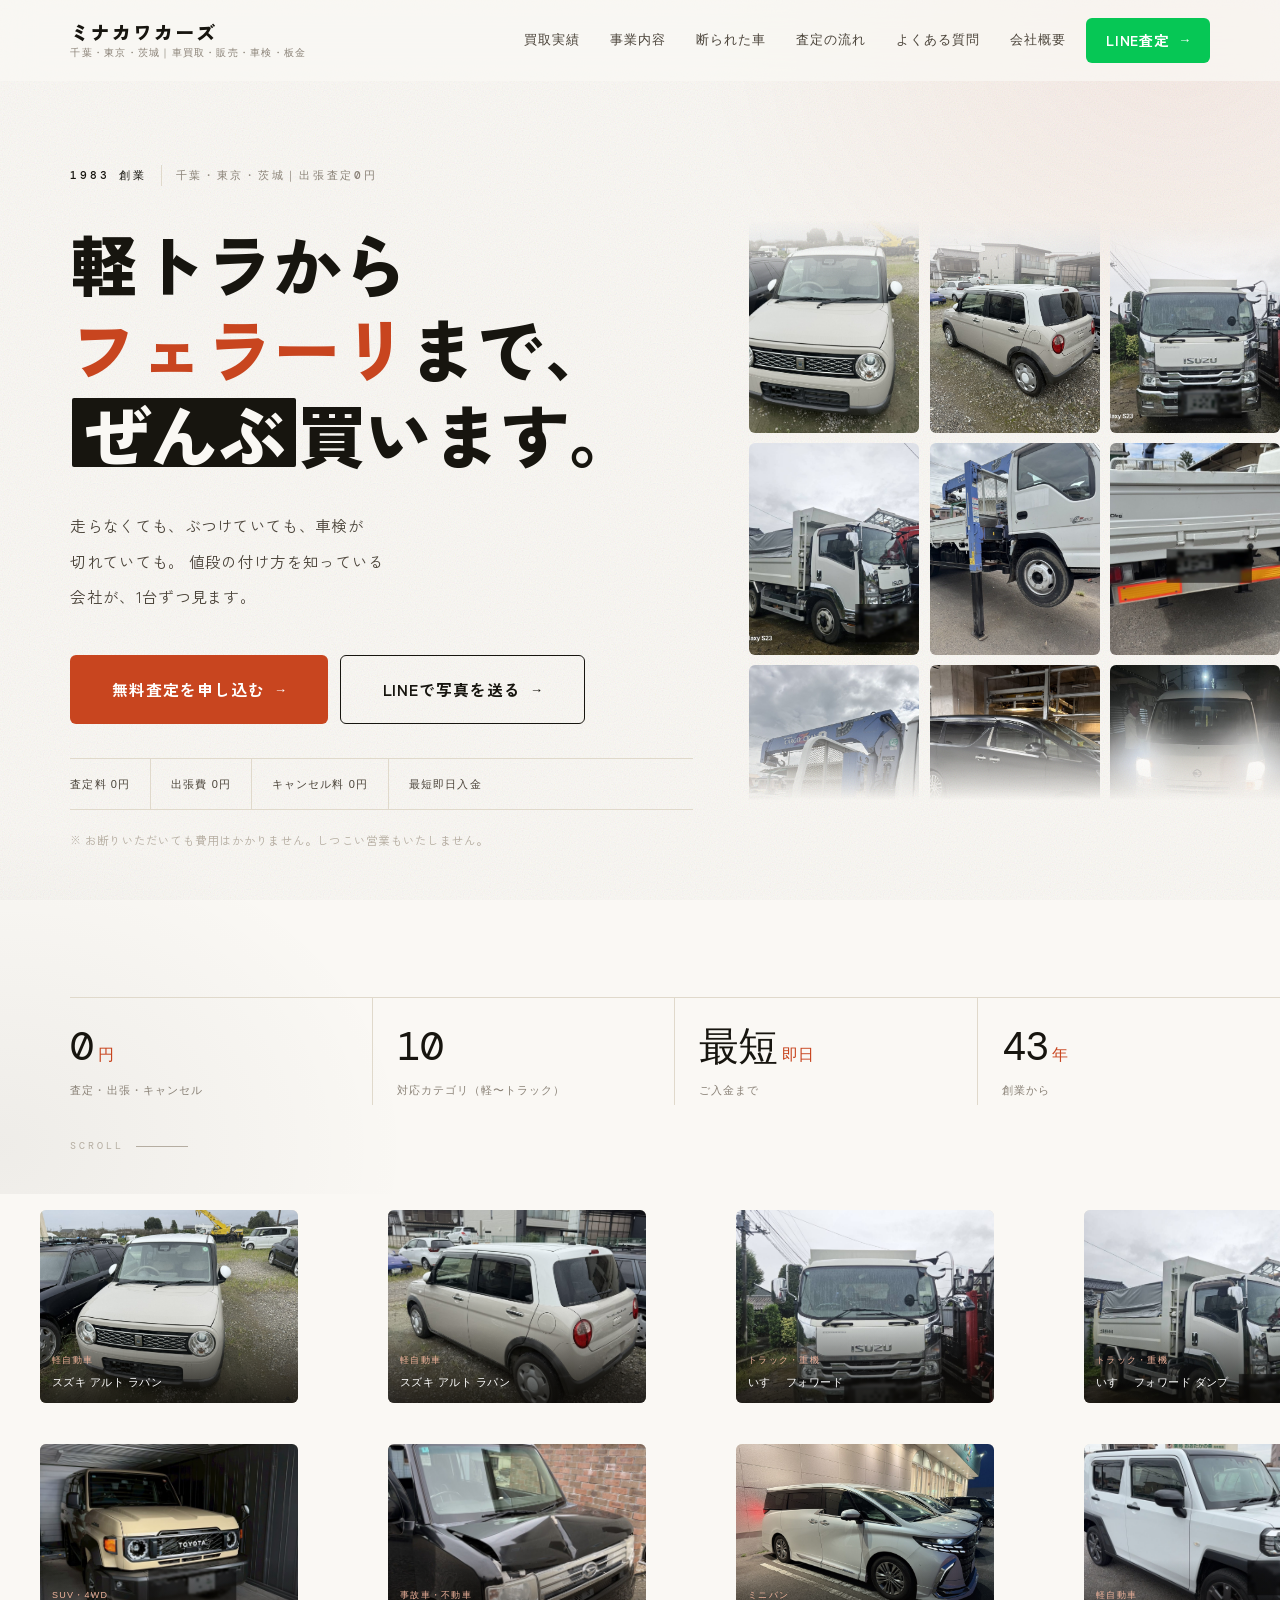
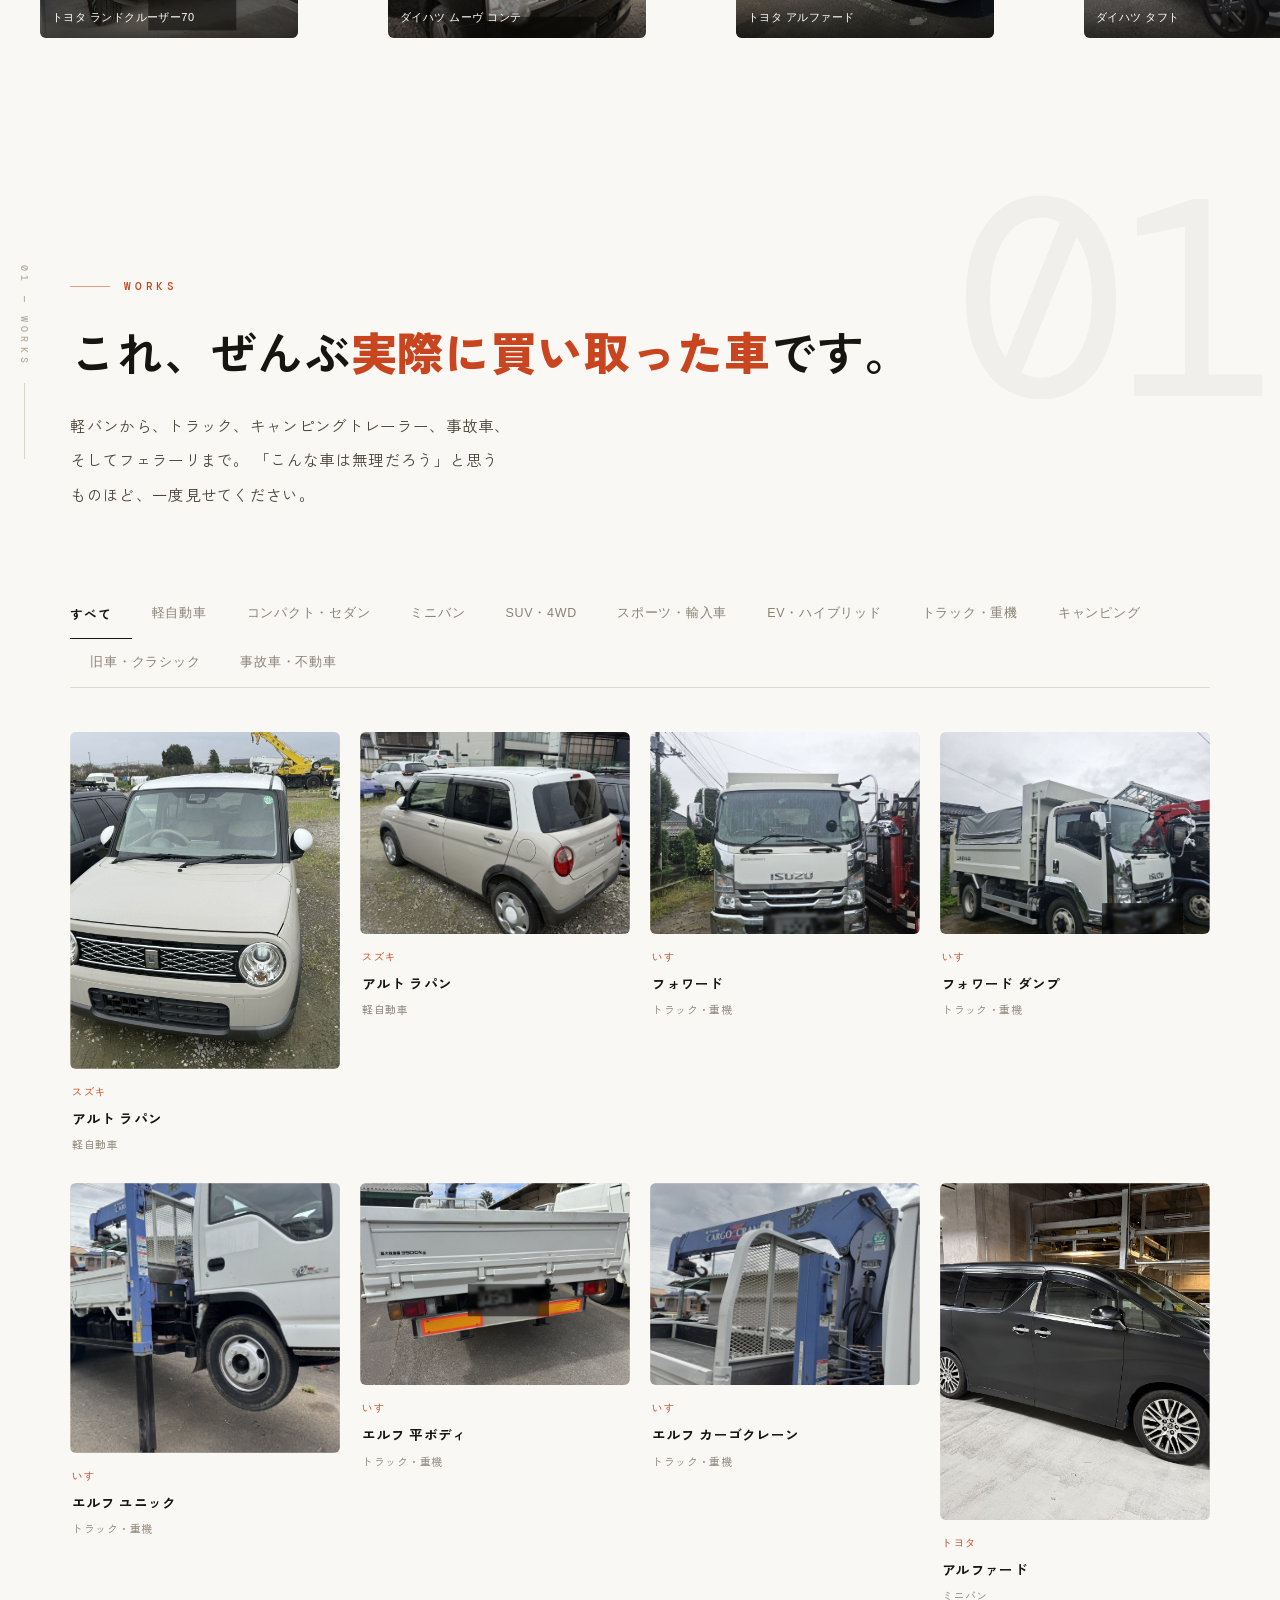
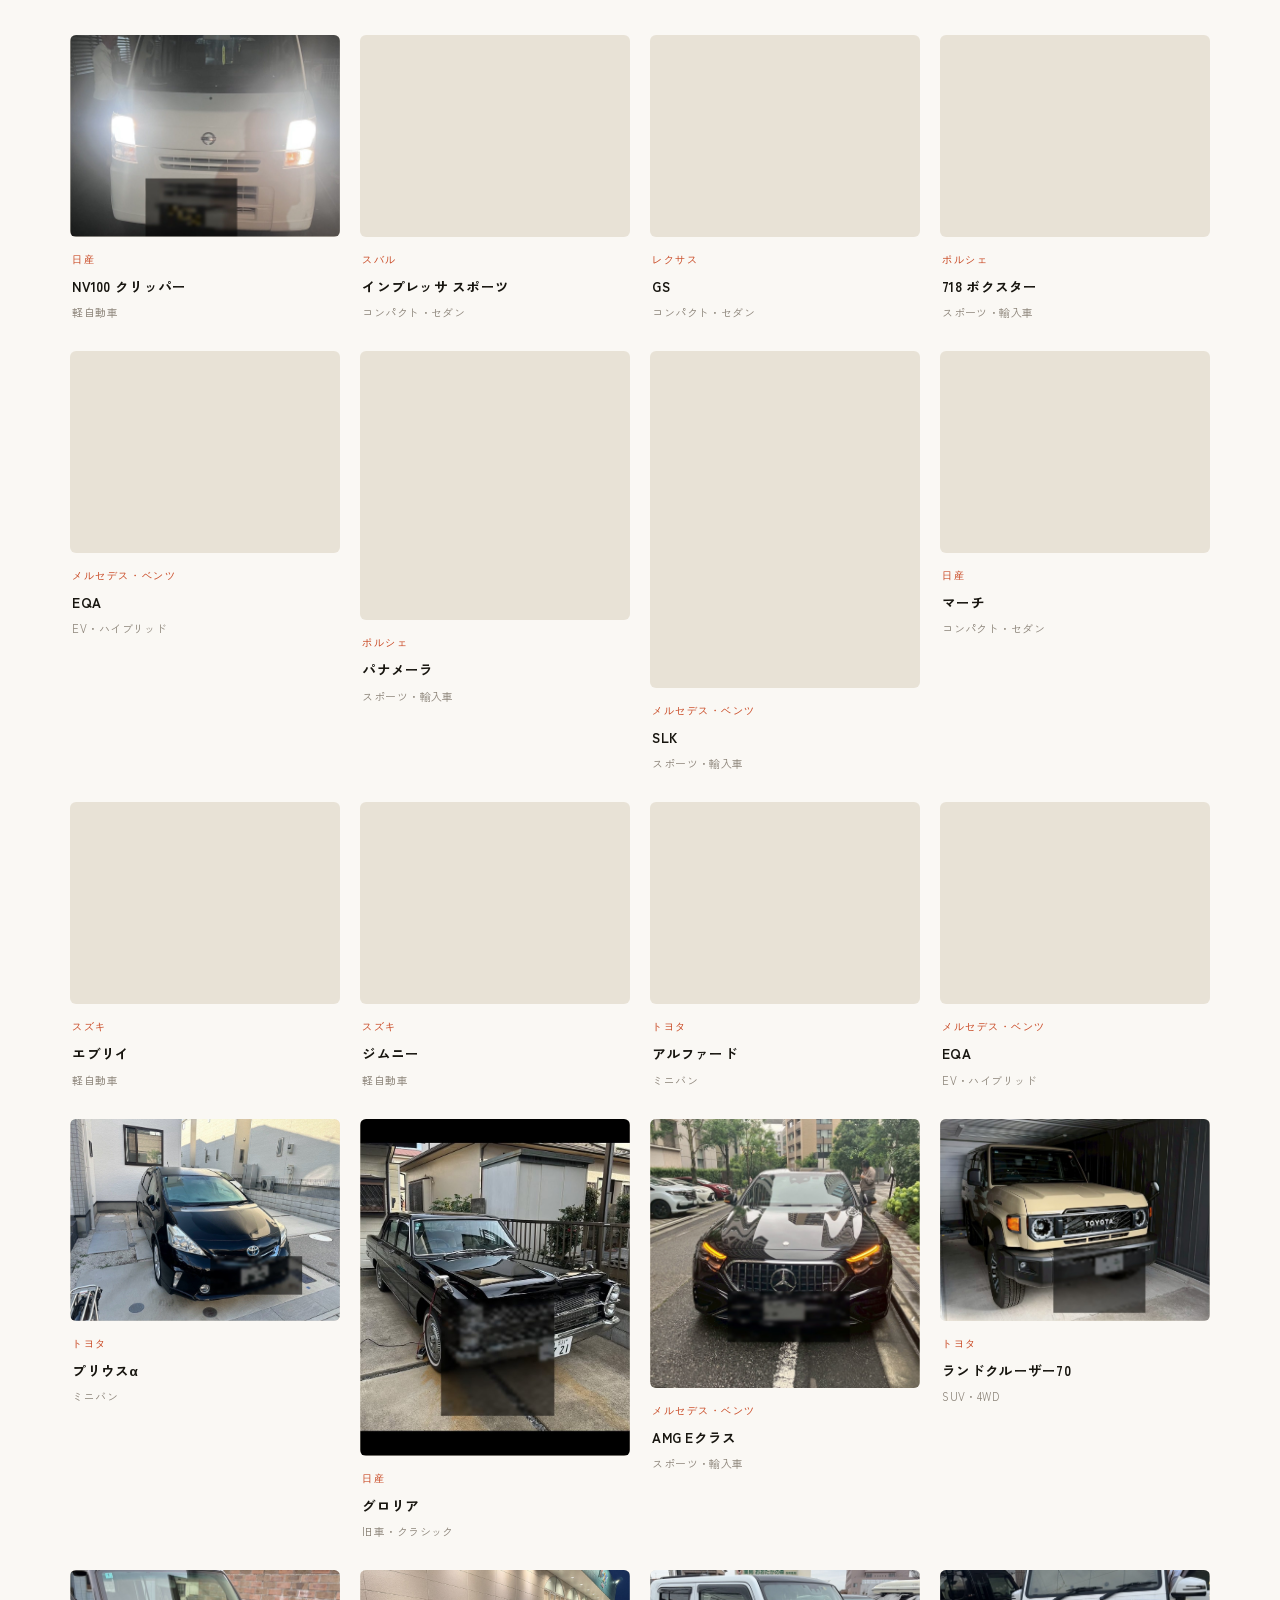
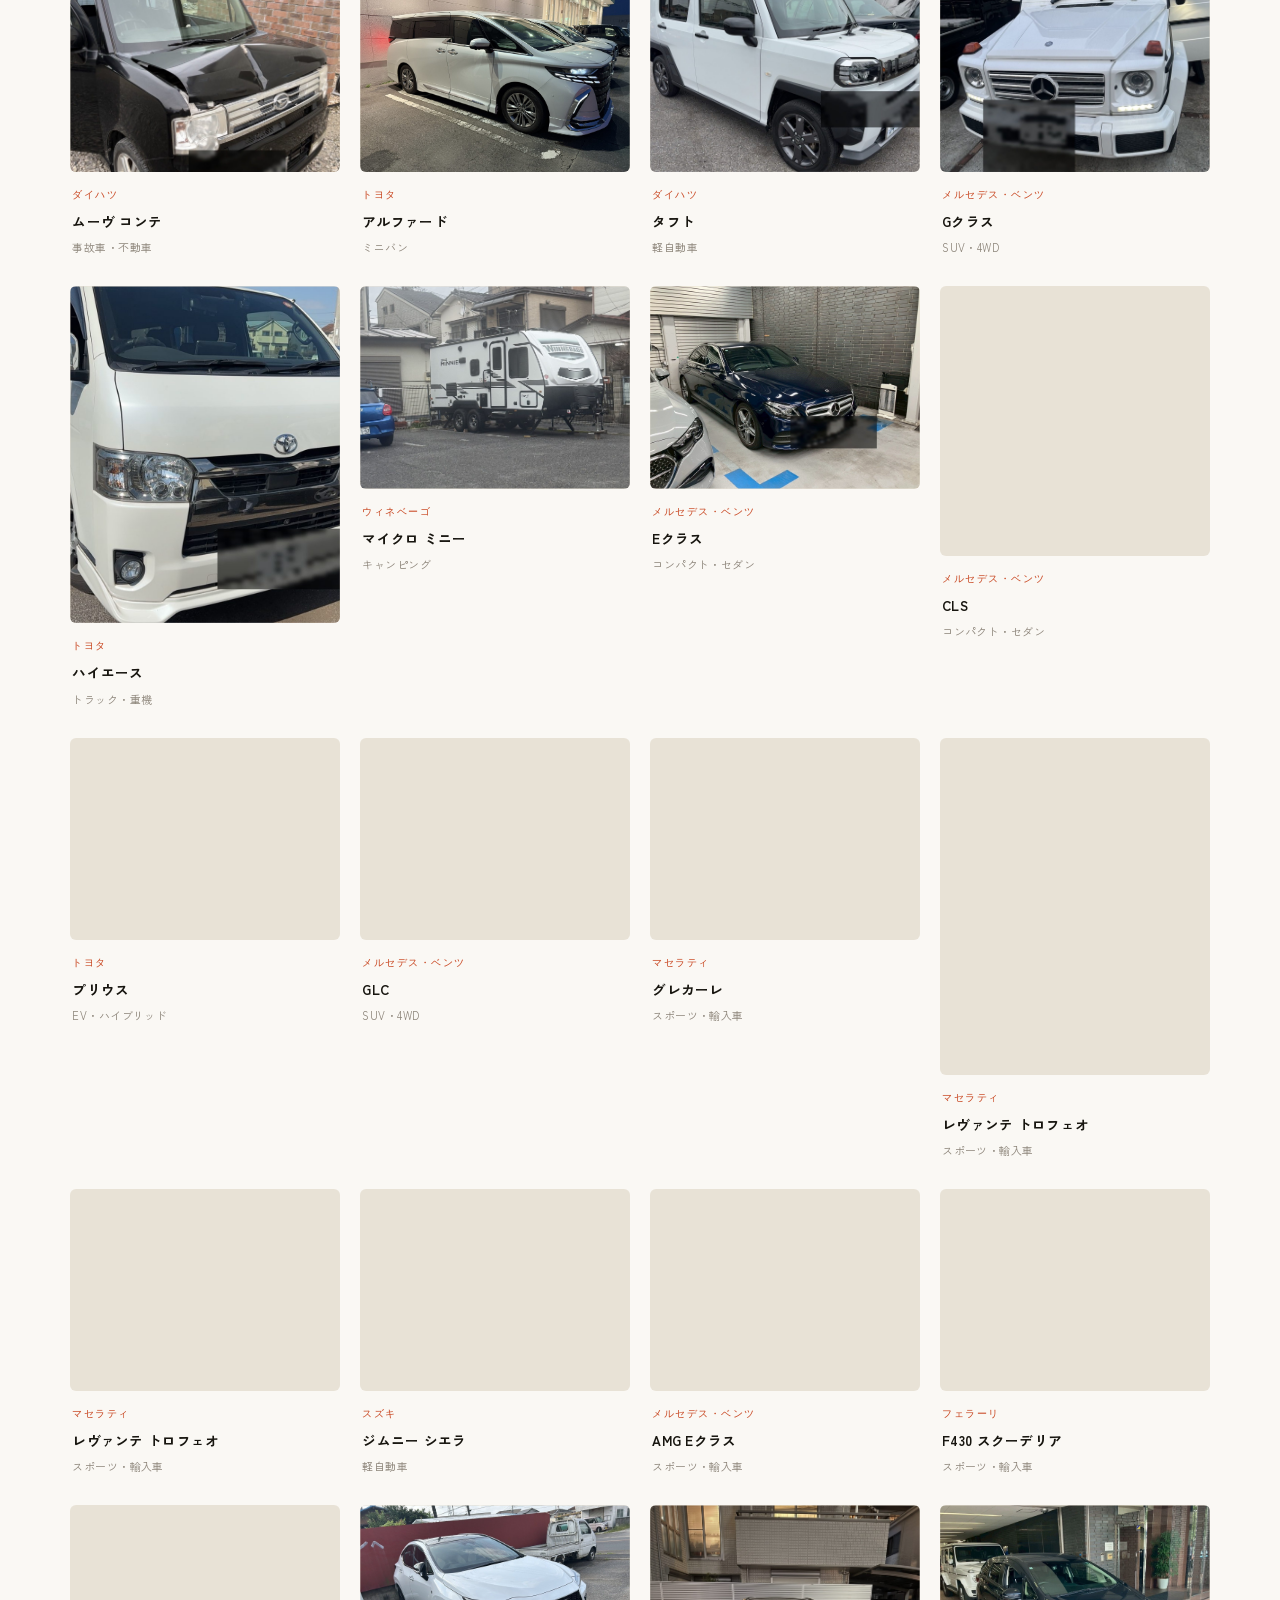
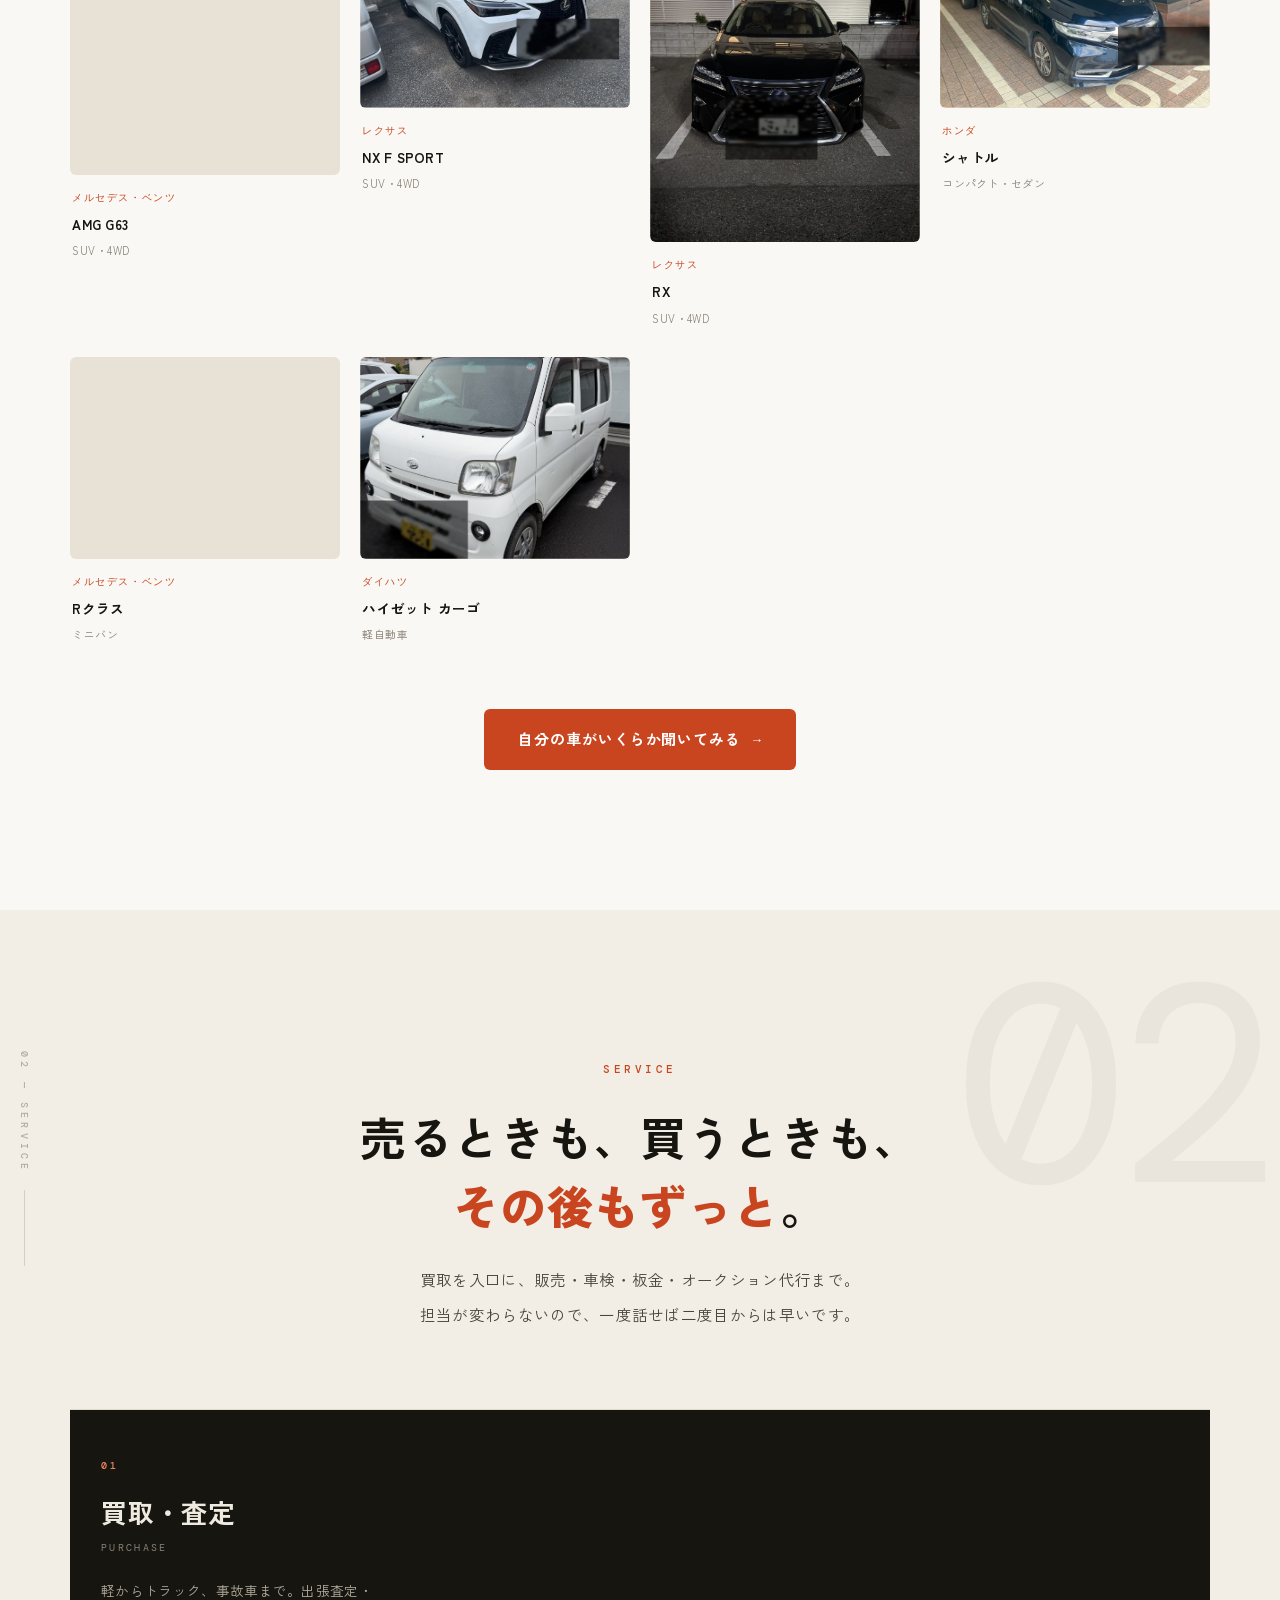
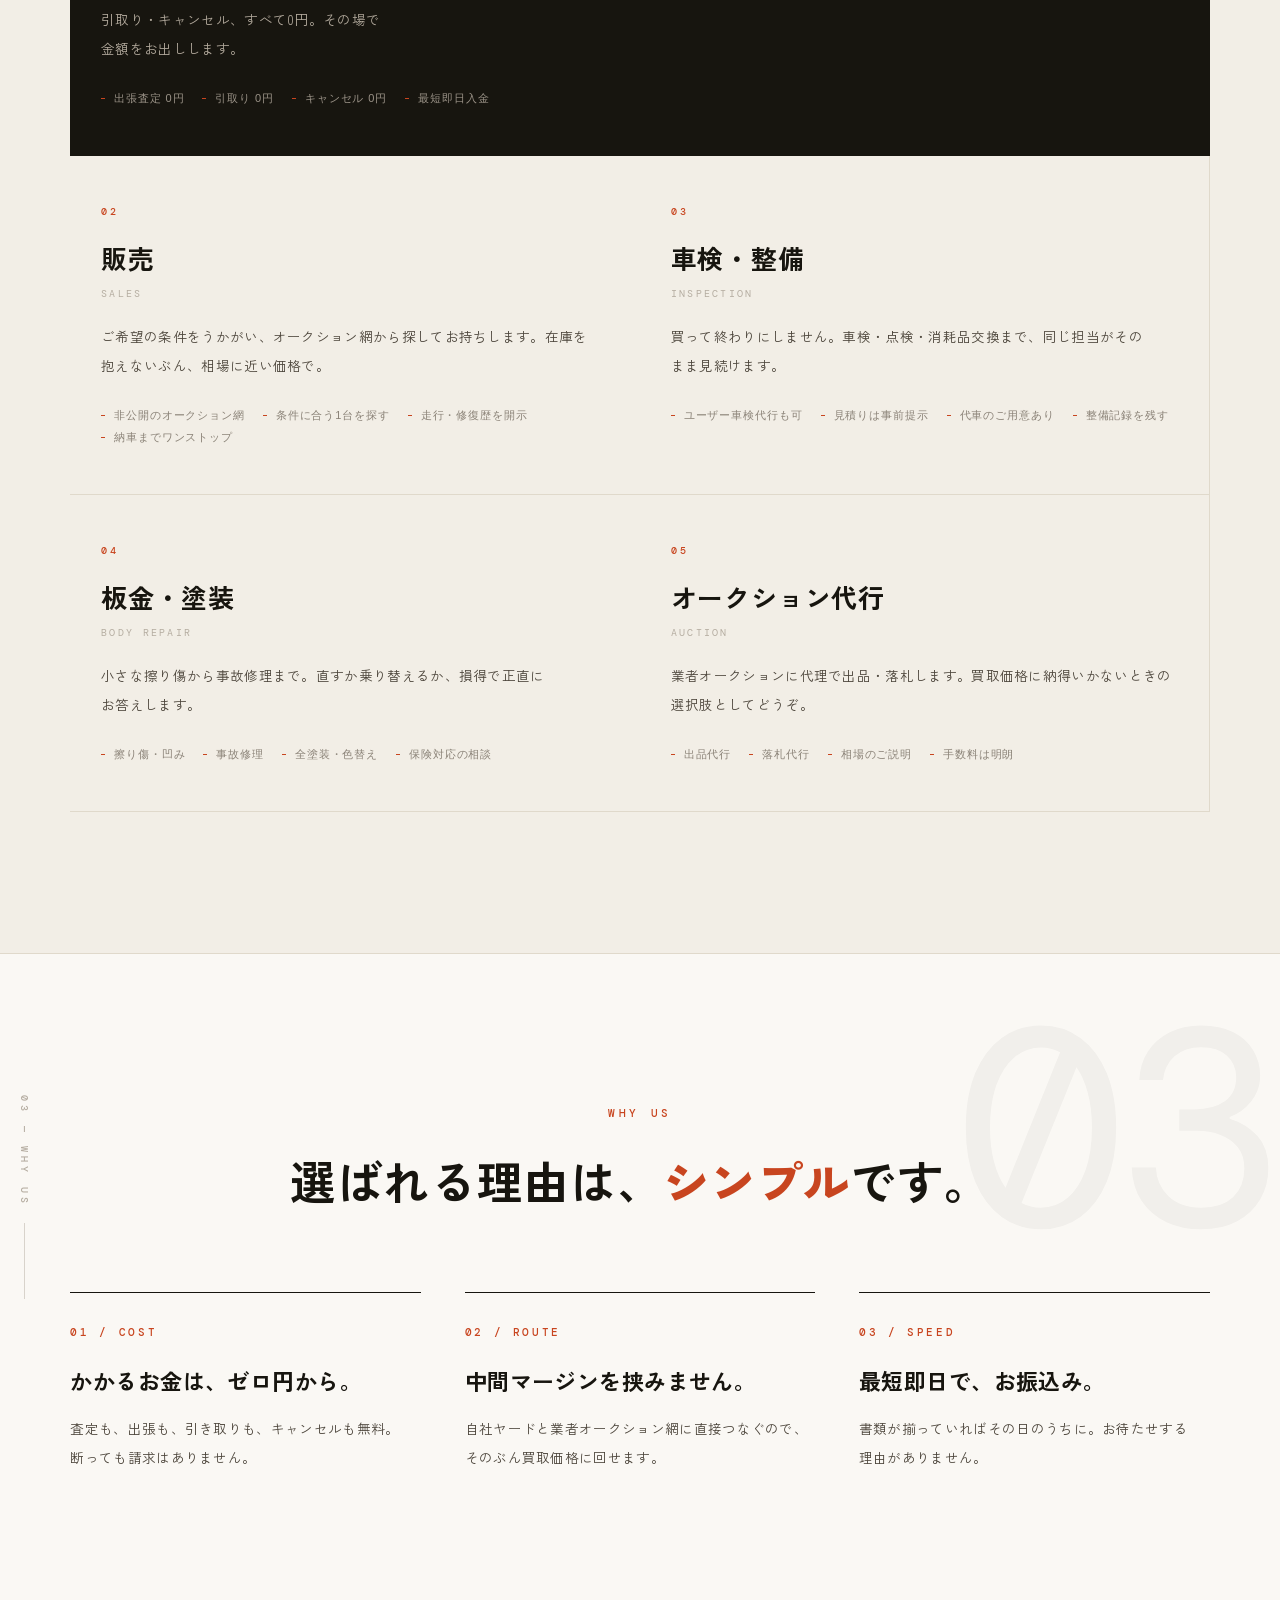
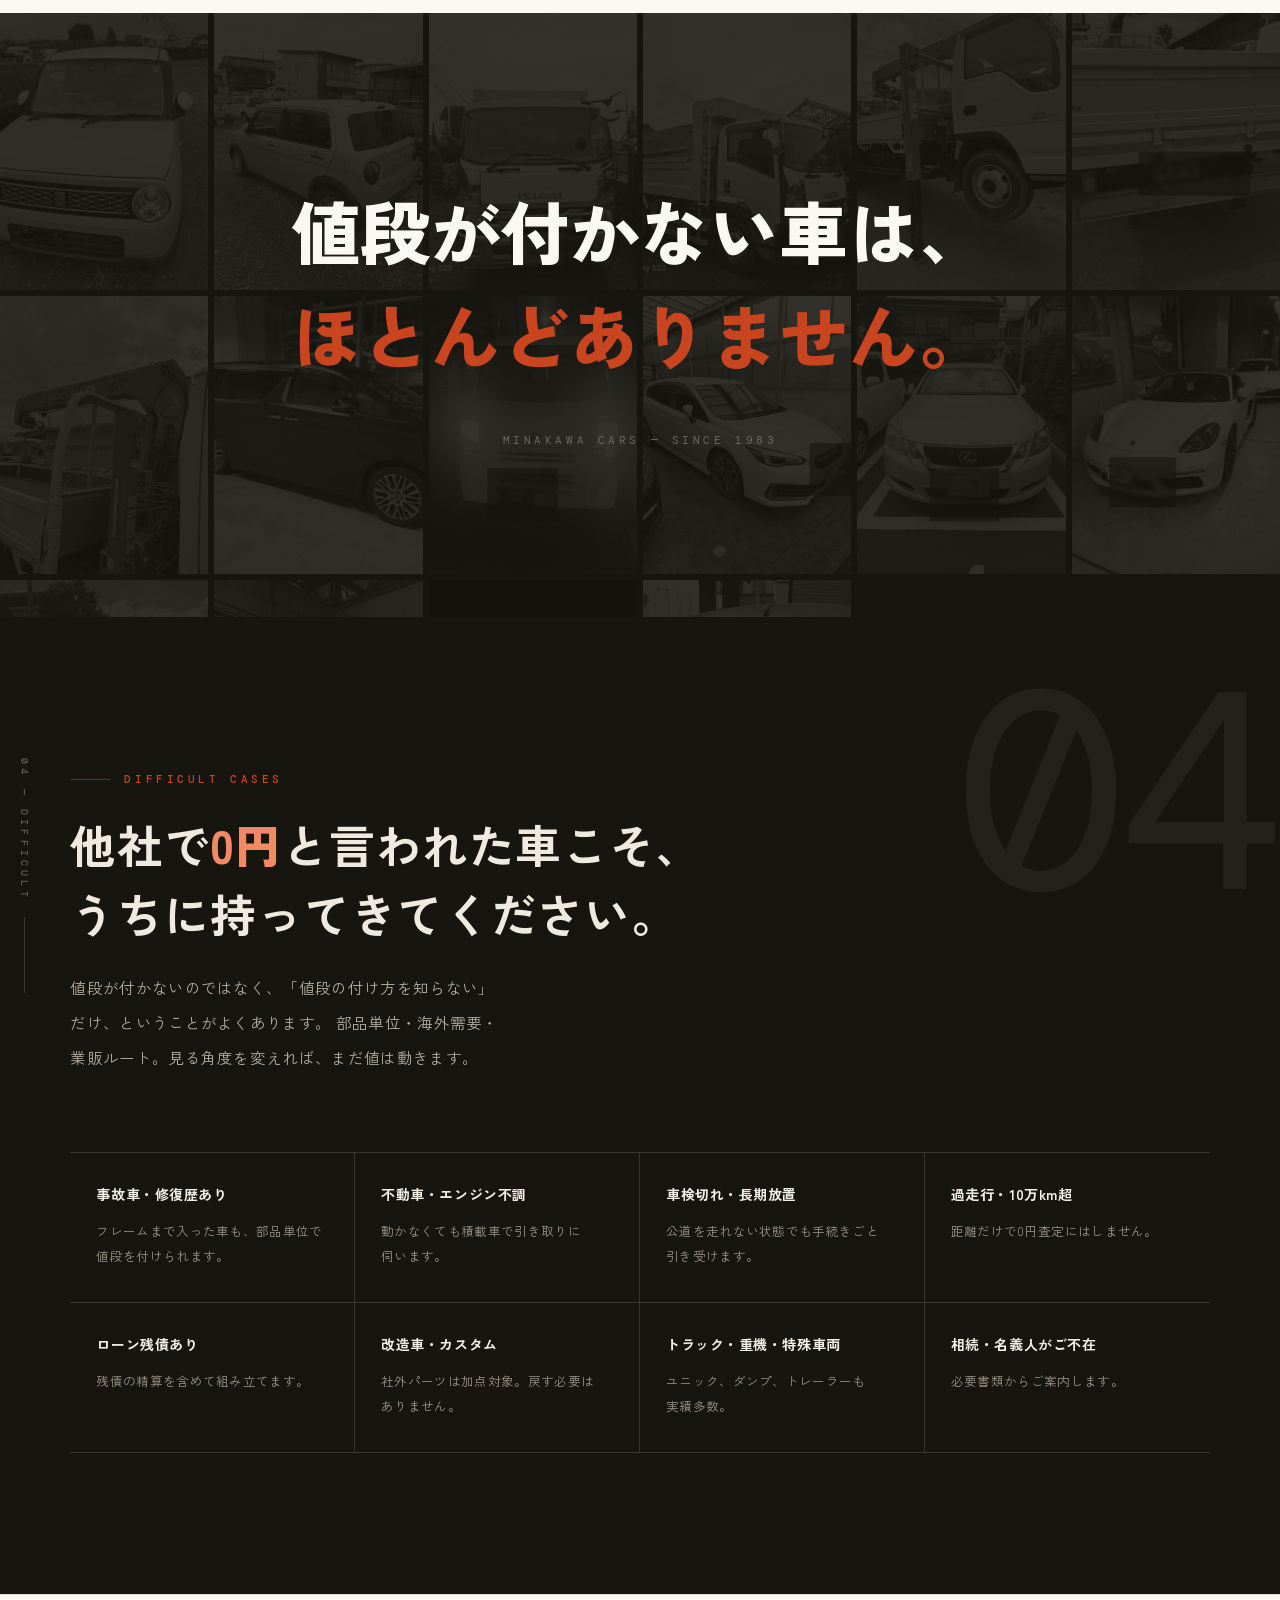
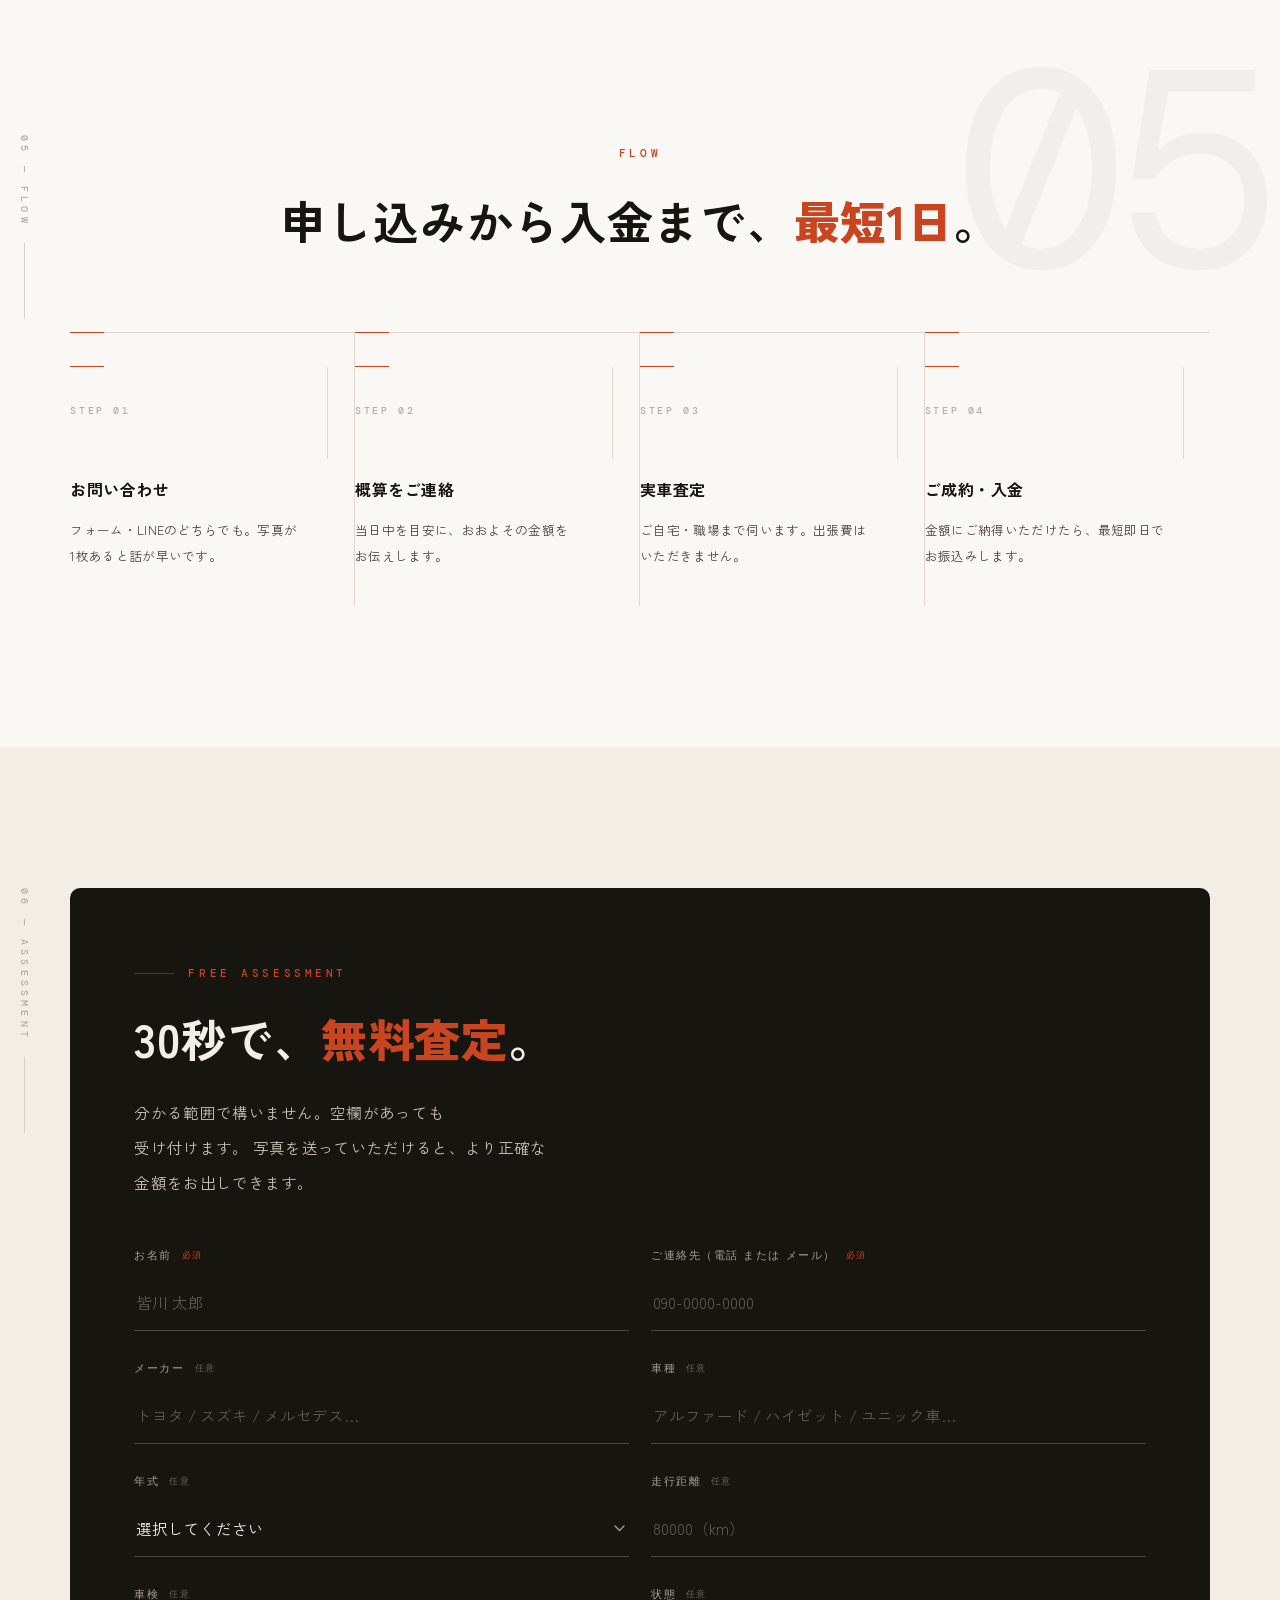
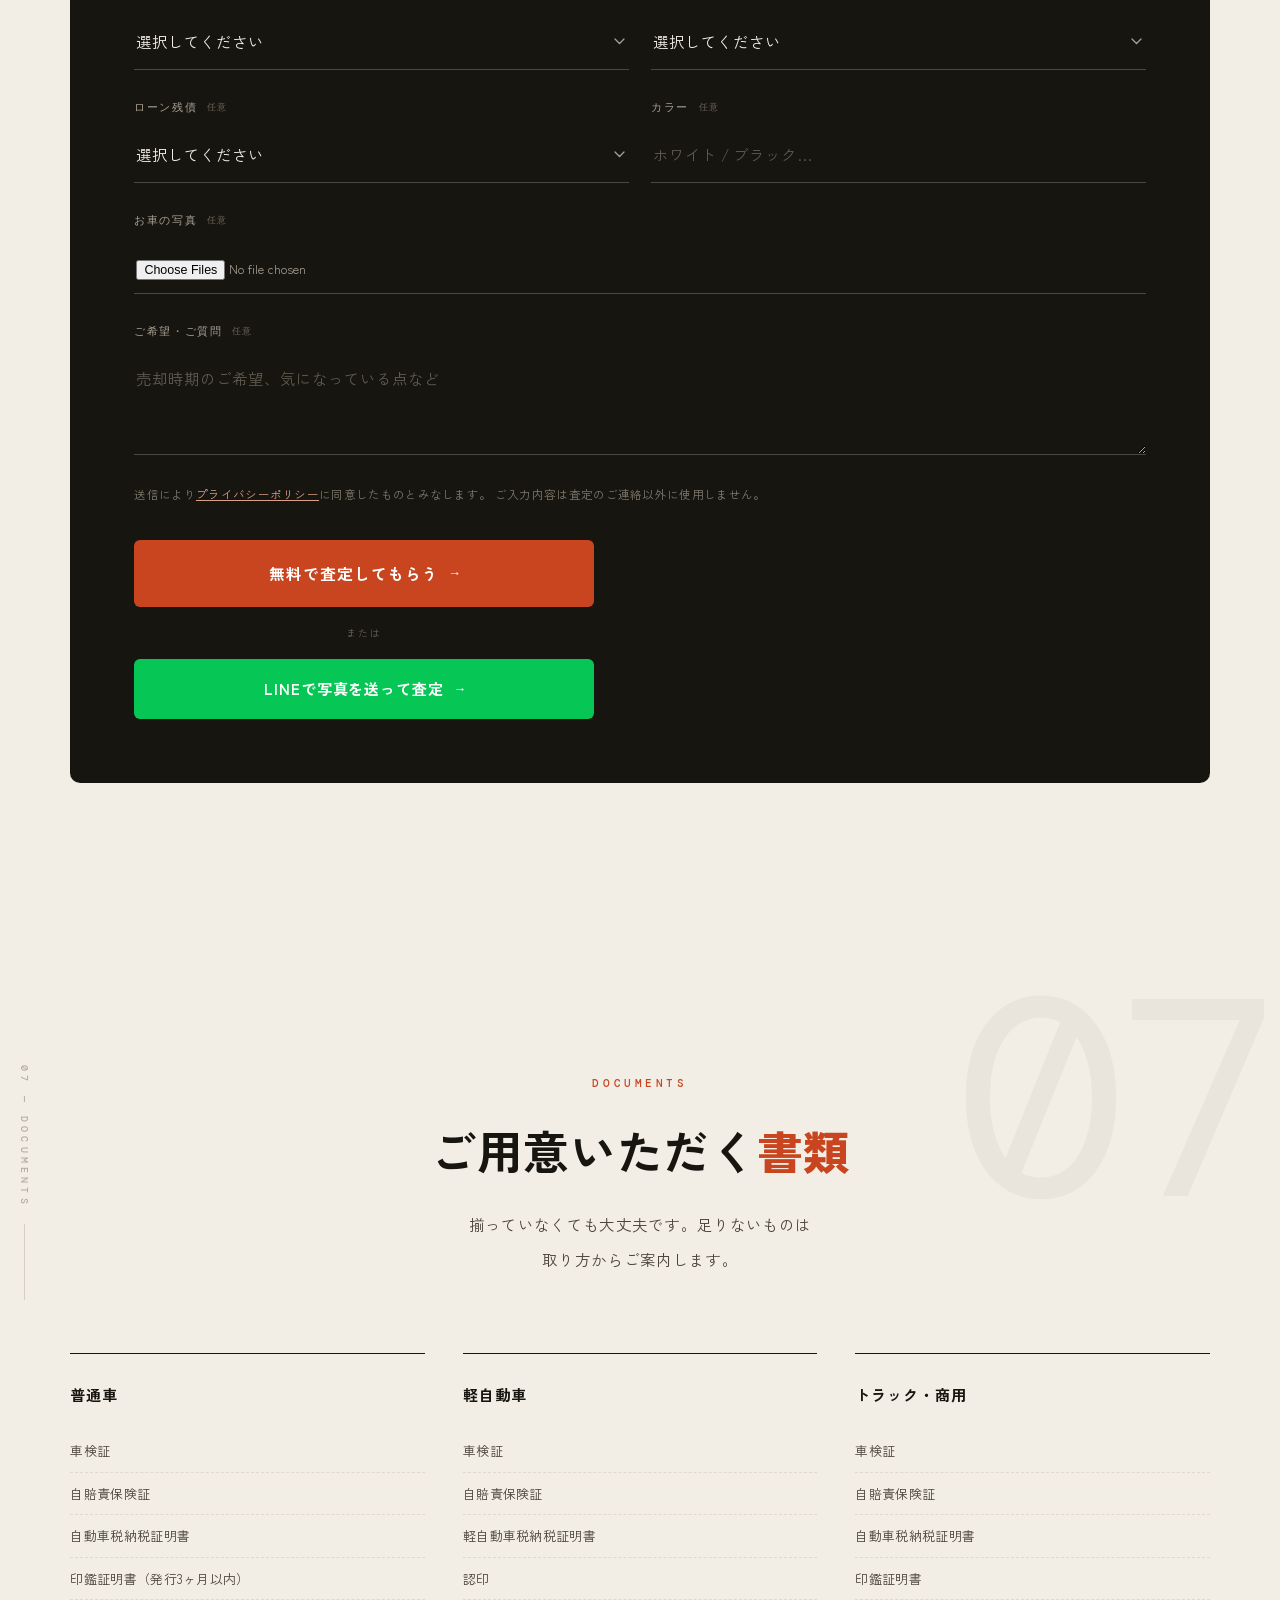
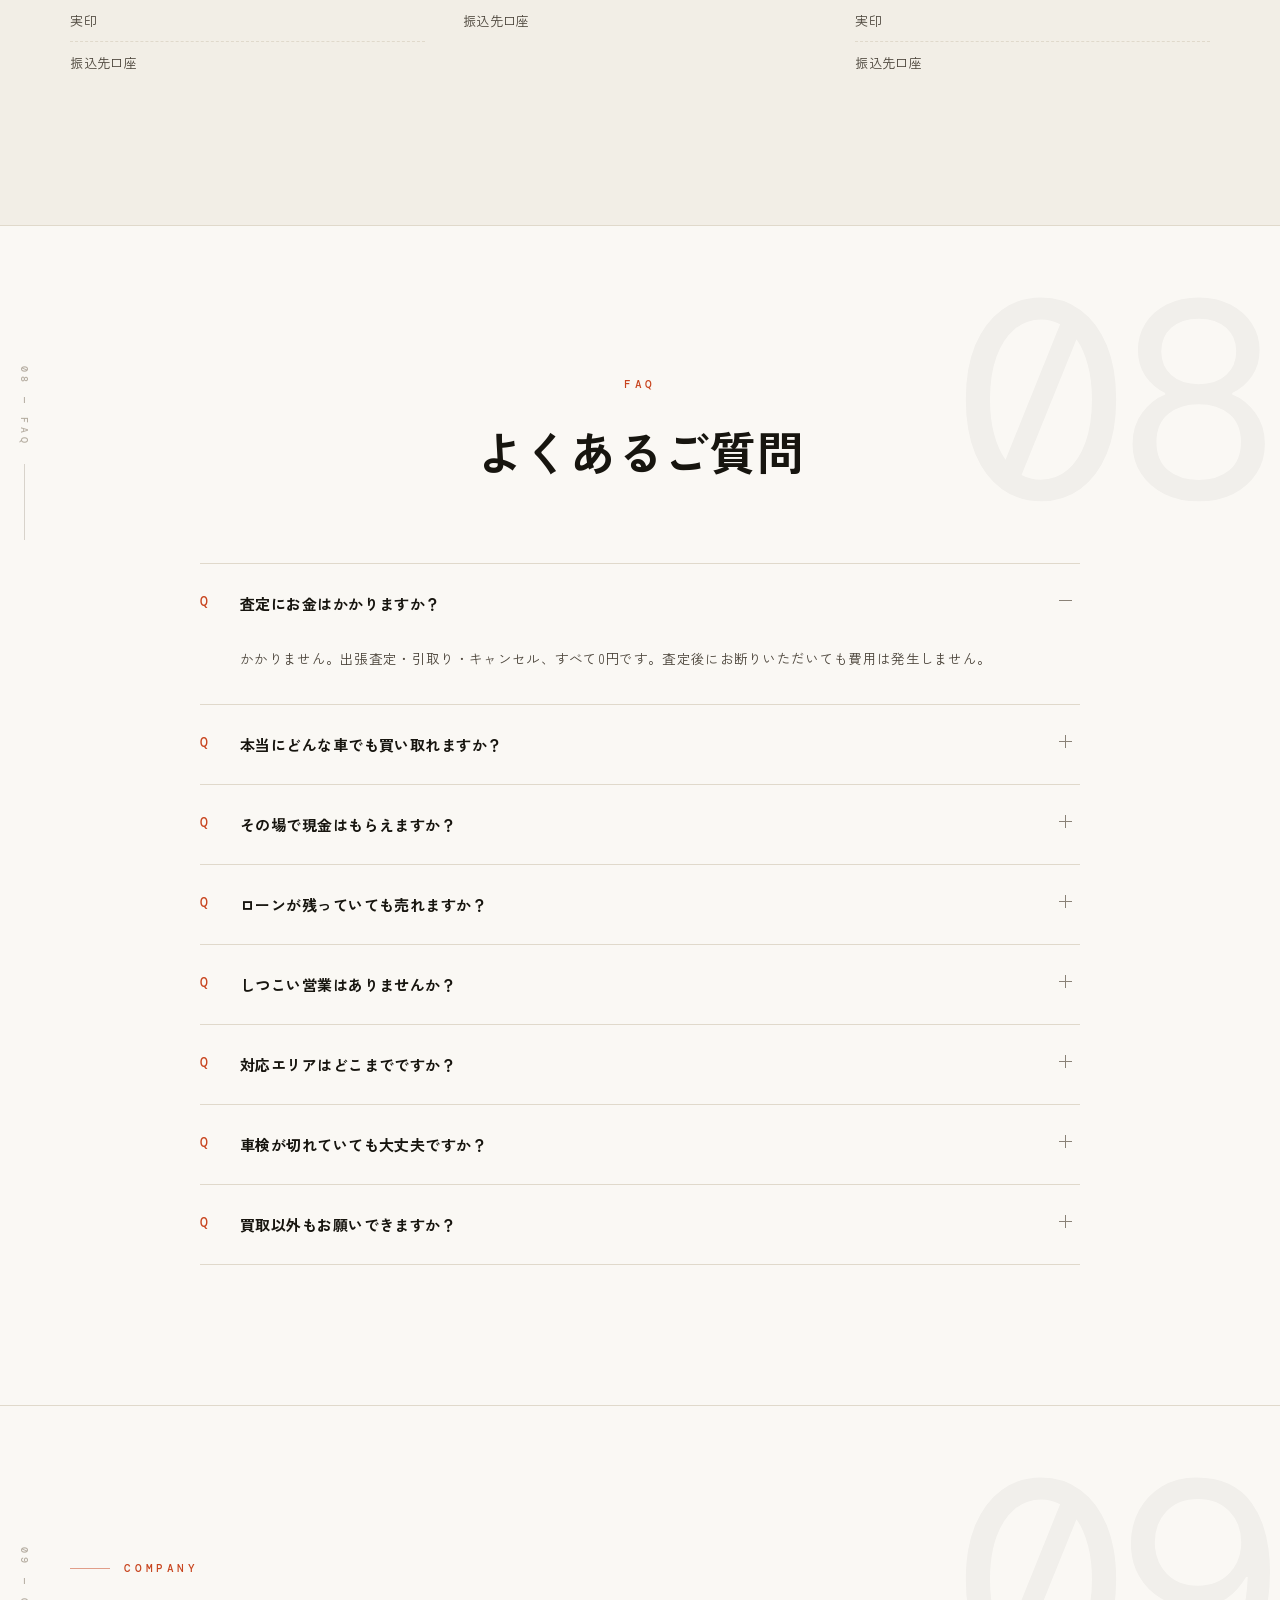
==== commit 554fb745: "ミナカワカーズ 新サイト（確認用デモ） 買取実績46枚／買取・販売・車検・板金・オークション代行 noindex・フォーム送信停止  Co-Authored-By: Claude Opus 5 <no" ====
--- a/index.html
+++ b/index.html
@@ -58,8 +58,11 @@
   <div class="in">
     <div class="hero-copy">
       <div class="hero-tag"><b>1983 創業</b>千葉・東京・茨城｜出張査定0円</div>
-      <h1>軽トラから<span class="nb"><span class="ferrari">フェラーリ</span>まで、</span><br>
-          <span class="all">ぜんぶ</span>買います。</h1>
+      <h1>
+        <span class="rise"><span>軽トラから</span></span>
+        <span class="rise"><span><span class="ferrari">フェラーリ</span>まで、</span></span>
+        <span class="rise"><span><span class="all">ぜんぶ</span>買います。</span></span>
+      </h1>
       <p class="sub">走らなくても、ぶつけていても、車検が切れていても。
          値段の付け方を知っている会社が、1台ずつ見ます。</p>
       <div class="hero-cta">
@@ -79,12 +82,13 @@
       <div><b data-cnt="43">0<i>年</i></b><span>創業から</span></div>
     </div>
   </div>
+  <span class="scroll-cue">Scroll</span>
 </section>
 <section class="marquee" aria-label="買取実績の写真">
   <div class="mq-row"><figure class="mq-card"><img src="img/p01.jpg" alt="スズキ アルト ラパン の買取実績" loading="lazy" decoding="async" width="1600" height="1201"><figcaption><i>軽自動車</i>スズキ アルト ラパン</figcaption></figure><figure class="mq-card"><img src="img/p02.jpg" alt="スズキ アルト ラパン の買取実績" loading="lazy" decoding="async" width="1201" height="1600"><figcaption><i>軽自動車</i>スズキ アルト ラパン</figcaption></figure><figure class="mq-card"><img src="img/p03.jpg" alt="いすゞ フォワード の買取実績" loading="lazy" decoding="async" width="1280" height="1280"><figcaption><i>トラック・重機</i>いすゞ フォワード</figcaption></figure><figure class="mq-card"><img src="img/p04.jpg" alt="いすゞ フォワード ダンプ の買取実績" loading="lazy" decoding="async" width="1280" height="1280"><figcaption><i>トラック・重機</i>いすゞ フォワード ダンプ</figcaption></figure><figure class="mq-card"><img src="img/p05.jpg" alt="いすゞ エルフ ユニック の買取実績" loading="lazy" decoding="async" width="1108" height="1477"><figcaption><i>トラック・重機</i>いすゞ エルフ ユニック</figcaption></figure><figure class="mq-card"><img src="img/p06.jpg" alt="いすゞ エルフ 平ボディ の買取実績" loading="lazy" decoding="async" width="1477" height="1108"><figcaption><i>トラック・重機</i>いすゞ エルフ 平ボディ</figcaption></figure><figure class="mq-card"><img src="img/p07.jpg" alt="いすゞ エルフ カーゴクレーン の買取実績" loading="lazy" decoding="async" width="1108" height="1477"><figcaption><i>トラック・重機</i>いすゞ エルフ カーゴクレーン</figcaption></figure><figure class="mq-card"><img src="img/p08.jpg" alt="トヨタ アルファード の買取実績" loading="lazy" decoding="async" width="1600" height="1201"><figcaption><i>ミニバン</i>トヨタ アルファード</figcaption></figure><figure class="mq-card"><img src="img/p09.jpg" alt="日産 NV100 クリッパー の買取実績" loading="lazy" decoding="async" width="1108" height="1477"><figcaption><i>軽自動車</i>日産 NV100 クリッパー</figcaption></figure><figure class="mq-card"><img src="img/p10.jpg" alt="スバル インプレッサ スポーツ の買取実績" loading="lazy" decoding="async" width="1201" height="1600"><figcaption><i>コンパクト・セダン</i>スバル インプレッサ スポーツ</figcaption></figure><figure class="mq-card"><img src="img/p11.jpg" alt="レクサス GS の買取実績" loading="lazy" decoding="async" width="1108" height="1477"><figcaption><i>コンパクト・セダン</i>レクサス GS</figcaption></figure><figure class="mq-card"><img src="img/p12.jpg" alt="ポルシェ 718 ボクスター の買取実績" loading="lazy" decoding="async" width="1108" height="1477"><figcaption><i>スポーツ・輸入車</i>ポルシェ 718 ボクスター</figcaption></figure><figure class="mq-card"><img src="img/p13.jpg" alt="メルセデス・ベンツ EQA の買取実績" loading="lazy" decoding="async" width="1477" height="1108"><figcaption><i>EV・ハイブリッド</i>メルセデス・ベンツ EQA</figcaption></figure><figure class="mq-card"><img src="img/p14.jpg" alt="ポルシェ パナメーラ の買取実績" loading="lazy" decoding="async" width="1201" height="1600"><figcaption><i>スポーツ・輸入車</i>ポルシェ パナメーラ</figcaption></figure><figure class="mq-card"><img src="img/p15.jpg" alt="メルセデス・ベンツ SLK の買取実績" loading="lazy" decoding="async" width="736" height="1600"><figcaption><i>スポーツ・輸入車</i>メルセデス・ベンツ SLK</figcaption></figure><figure class="mq-card"><img src="img/p16.jpg" alt="日産 マーチ の買取実績" loading="lazy" decoding="async" width="1477" height="1108"><figcaption><i>コンパクト・セダン</i>日産 マーチ</figcaption></figure><figure class="mq-card"><img src="img/p17.jpg" alt="スズキ エブリイ の買取実績" loading="lazy" decoding="async" width="900" height="1600"><figcaption><i>軽自動車</i>スズキ エブリイ</figcaption></figure><figure class="mq-card"><img src="img/p18.jpg" alt="スズキ ジムニー の買取実績" loading="lazy" decoding="async" width="1108" height="1477"><figcaption><i>軽自動車</i>スズキ ジムニー</figcaption></figure><figure class="mq-card"><img src="img/p19.jpg" alt="トヨタ アルファード の買取実績" loading="lazy" decoding="async" width="1108" height="1477"><figcaption><i>ミニバン</i>トヨタ アルファード</figcaption></figure><figure class="mq-card"><img src="img/p20.jpg" alt="メルセデス・ベンツ EQA の買取実績" loading="lazy" decoding="async" width="1477" height="1108"><figcaption><i>EV・ハイブリッド</i>メルセデス・ベンツ EQA</figcaption></figure><figure class="mq-card"><img src="img/p21.jpg" alt="トヨタ プリウスα の買取実績" loading="lazy" decoding="async" width="1477" height="1108"><figcaption><i>ミニバン</i>トヨタ プリウスα</figcaption></figure><figure class="mq-card"><img src="img/p22.jpg" alt="日産 グロリア の買取実績" loading="lazy" decoding="async" width="736" height="1600"><figcaption><i>旧車・クラシック</i>日産 グロリア</figcaption></figure><figure class="mq-card"><img src="img/p23.jpg" alt="メルセデス・ベンツ AMG Eクラス の買取実績" loading="lazy" decoding="async" width="1477" height="1108"><figcaption><i>スポーツ・輸入車</i>メルセデス・ベンツ AMG Eクラス</figcaption></figure><figure class="mq-card"><img src="img/p01.jpg" alt="スズキ アルト ラパン の買取実績" loading="lazy" decoding="async" width="1600" height="1201"><figcaption><i>軽自動車</i>スズキ アルト ラパン</figcaption></figure><figure class="mq-card"><img src="img/p02.jpg" alt="スズキ アルト ラパン の買取実績" loading="lazy" decoding="async" width="1201" height="1600"><figcaption><i>軽自動車</i>スズキ アルト ラパン</figcaption></figure><figure class="mq-card"><img src="img/p03.jpg" alt="いすゞ フォワード の買取実績" loading="lazy" decoding="async" width="1280" height="1280"><figcaption><i>トラック・重機</i>いすゞ フォワード</figcaption></figure><figure class="mq-card"><img src="img/p04.jpg" alt="いすゞ フォワード ダンプ の買取実績" loading="lazy" decoding="async" width="1280" height="1280"><figcaption><i>トラック・重機</i>いすゞ フォワード ダンプ</figcaption></figure><figure class="mq-card"><img src="img/p05.jpg" alt="いすゞ エルフ ユニック の買取実績" loading="lazy" decoding="async" width="1108" height="1477"><figcaption><i>トラック・重機</i>いすゞ エルフ ユニック</figcaption></figure><figure class="mq-card"><img src="img/p06.jpg" alt="いすゞ エルフ 平ボディ の買取実績" loading="lazy" decoding="async" width="1477" height="1108"><figcaption><i>トラック・重機</i>いすゞ エルフ 平ボディ</figcaption></figure><figure class="mq-card"><img src="img/p07.jpg" alt="いすゞ エルフ カーゴクレーン の買取実績" loading="lazy" decoding="async" width="1108" height="1477"><figcaption><i>トラック・重機</i>いすゞ エルフ カーゴクレーン</figcaption></figure><figure class="mq-card"><img src="img/p08.jpg" alt="トヨタ アルファード の買取実績" loading="lazy" decoding="async" width="1600" height="1201"><figcaption><i>ミニバン</i>トヨタ アルファード</figcaption></figure><figure class="mq-card"><img src="img/p09.jpg" alt="日産 NV100 クリッパー の買取実績" loading="lazy" decoding="async" width="1108" height="1477"><figcaption><i>軽自動車</i>日産 NV100 クリッパー</figcaption></figure><figure class="mq-card"><img src="img/p10.jpg" alt="スバル インプレッサ スポーツ の買取実績" loading="lazy" decoding="async" width="1201" height="1600"><figcaption><i>コンパクト・セダン</i>スバル インプレッサ スポーツ</figcaption></figure><figure class="mq-card"><img src="img/p11.jpg" alt="レクサス GS の買取実績" loading="lazy" decoding="async" width="1108" height="1477"><figcaption><i>コンパクト・セダン</i>レクサス GS</figcaption></figure><figure class="mq-card"><img src="img/p12.jpg" alt="ポルシェ 718 ボクスター の買取実績" loading="lazy" decoding="async" width="1108" height="1477"><figcaption><i>スポーツ・輸入車</i>ポルシェ 718 ボクスター</figcaption></figure><figure class="mq-card"><img src="img/p13.jpg" alt="メルセデス・ベンツ EQA の買取実績" loading="lazy" decoding="async" width="1477" height="1108"><figcaption><i>EV・ハイブリッド</i>メルセデス・ベンツ EQA</figcaption></figure><figure class="mq-card"><img src="img/p14.jpg" alt="ポルシェ パナメーラ の買取実績" loading="lazy" decoding="async" width="1201" height="1600"><figcaption><i>スポーツ・輸入車</i>ポルシェ パナメーラ</figcaption></figure><figure class="mq-card"><img src="img/p15.jpg" alt="メルセデス・ベンツ SLK の買取実績" loading="lazy" decoding="async" width="736" height="1600"><figcaption><i>スポーツ・輸入車</i>メルセデス・ベンツ SLK</figcaption></figure><figure class="mq-card"><img src="img/p16.jpg" alt="日産 マーチ の買取実績" loading="lazy" decoding="async" width="1477" height="1108"><figcaption><i>コンパクト・セダン</i>日産 マーチ</figcaption></figure><figure class="mq-card"><img src="img/p17.jpg" alt="スズキ エブリイ の買取実績" loading="lazy" decoding="async" width="900" height="1600"><figcaption><i>軽自動車</i>スズキ エブリイ</figcaption></figure><figure class="mq-card"><img src="img/p18.jpg" alt="スズキ ジムニー の買取実績" loading="lazy" decoding="async" width="1108" height="1477"><figcaption><i>軽自動車</i>スズキ ジムニー</figcaption></figure><figure class="mq-card"><img src="img/p19.jpg" alt="トヨタ アルファード の買取実績" loading="lazy" decoding="async" width="1108" height="1477"><figcaption><i>ミニバン</i>トヨタ アルファード</figcaption></figure><figure class="mq-card"><img src="img/p20.jpg" alt="メルセデス・ベンツ EQA の買取実績" loading="lazy" decoding="async" width="1477" height="1108"><figcaption><i>EV・ハイブリッド</i>メルセデス・ベンツ EQA</figcaption></figure><figure class="mq-card"><img src="img/p21.jpg" alt="トヨタ プリウスα の買取実績" loading="lazy" decoding="async" width="1477" height="1108"><figcaption><i>ミニバン</i>トヨタ プリウスα</figcaption></figure><figure class="mq-card"><img src="img/p22.jpg" alt="日産 グロリア の買取実績" loading="lazy" decoding="async" width="736" height="1600"><figcaption><i>旧車・クラシック</i>日産 グロリア</figcaption></figure><figure class="mq-card"><img src="img/p23.jpg" alt="メルセデス・ベンツ AMG Eクラス の買取実績" loading="lazy" decoding="async" width="1477" height="1108"><figcaption><i>スポーツ・輸入車</i>メルセデス・ベンツ AMG Eクラス</figcaption></figure></div>
   <div class="mq-row"><figure class="mq-card"><img src="img/p24.jpg" alt="トヨタ ランドクルーザー70 の買取実績" loading="lazy" decoding="async" width="1201" height="1600"><figcaption><i>SUV・4WD</i>トヨタ ランドクルーザー70</figcaption></figure><figure class="mq-card"><img src="img/p25.jpg" alt="ダイハツ ムーヴ コンテ の買取実績" loading="lazy" decoding="async" width="1108" height="1477"><figcaption><i>事故車・不動車</i>ダイハツ ムーヴ コンテ</figcaption></figure><figure class="mq-card"><img src="img/p26.jpg" alt="トヨタ アルファード の買取実績" loading="lazy" decoding="async" width="1600" height="1201"><figcaption><i>ミニバン</i>トヨタ アルファード</figcaption></figure><figure class="mq-card"><img src="img/p27.jpg" alt="ダイハツ タフト の買取実績" loading="lazy" decoding="async" width="1600" height="900"><figcaption><i>軽自動車</i>ダイハツ タフト</figcaption></figure><figure class="mq-card"><img src="img/p28.jpg" alt="メルセデス・ベンツ Gクラス の買取実績" loading="lazy" decoding="async" width="1108" height="1477"><figcaption><i>SUV・4WD</i>メルセデス・ベンツ Gクラス</figcaption></figure><figure class="mq-card"><img src="img/p29.jpg" alt="トヨタ ハイエース の買取実績" loading="lazy" decoding="async" width="1600" height="900"><figcaption><i>トラック・重機</i>トヨタ ハイエース</figcaption></figure><figure class="mq-card"><img src="img/p30.jpg" alt="ウィネベーゴ マイクロ ミニー の買取実績" loading="lazy" decoding="async" width="1201" height="1600"><figcaption><i>キャンピング</i>ウィネベーゴ マイクロ ミニー</figcaption></figure><figure class="mq-card"><img src="img/p31.jpg" alt="メルセデス・ベンツ Eクラス の買取実績" loading="lazy" decoding="async" width="1477" height="1108"><figcaption><i>コンパクト・セダン</i>メルセデス・ベンツ Eクラス</figcaption></figure><figure class="mq-card"><img src="img/p32.jpg" alt="メルセデス・ベンツ CLS の買取実績" loading="lazy" decoding="async" width="1477" height="1108"><figcaption><i>コンパクト・セダン</i>メルセデス・ベンツ CLS</figcaption></figure><figure class="mq-card"><img src="img/p33.jpg" alt="トヨタ プリウス の買取実績" loading="lazy" decoding="async" width="1201" height="1600"><figcaption><i>EV・ハイブリッド</i>トヨタ プリウス</figcaption></figure><figure class="mq-card"><img src="img/p34.jpg" alt="メルセデス・ベンツ GLC の買取実績" loading="lazy" decoding="async" width="1477" height="1108"><figcaption><i>SUV・4WD</i>メルセデス・ベンツ GLC</figcaption></figure><figure class="mq-card"><img src="img/p35.jpg" alt="マセラティ グレカーレ の買取実績" loading="lazy" decoding="async" width="1600" height="1200"><figcaption><i>スポーツ・輸入車</i>マセラティ グレカーレ</figcaption></figure><figure class="mq-card"><img src="img/p36.jpg" alt="マセラティ レヴァンテ トロフェオ の買取実績" loading="lazy" decoding="async" width="1477" height="1108"><figcaption><i>スポーツ・輸入車</i>マセラティ レヴァンテ トロフェオ</figcaption></figure><figure class="mq-card"><img src="img/p37.jpg" alt="マセラティ レヴァンテ トロフェオ の買取実績" loading="lazy" decoding="async" width="1477" height="1108"><figcaption><i>スポーツ・輸入車</i>マセラティ レヴァンテ トロフェオ</figcaption></figure><figure class="mq-card"><img src="img/p38.jpg" alt="スズキ ジムニー シエラ の買取実績" loading="lazy" decoding="async" width="1108" height="1477"><figcaption><i>軽自動車</i>スズキ ジムニー シエラ</figcaption></figure><figure class="mq-card"><img src="img/p39.jpg" alt="メルセデス・ベンツ AMG Eクラス の買取実績" loading="lazy" decoding="async" width="1201" height="1600"><figcaption><i>スポーツ・輸入車</i>メルセデス・ベンツ AMG Eクラス</figcaption></figure><figure class="mq-card"><img src="img/p40.jpg" alt="フェラーリ F430 スクーデリア の買取実績" loading="lazy" decoding="async" width="1201" height="1600"><figcaption><i>スポーツ・輸入車</i>フェラーリ F430 スクーデリア</figcaption></figure><figure class="mq-card"><img src="img/p41.jpg" alt="メルセデス・ベンツ AMG G63 の買取実績" loading="lazy" decoding="async" width="1477" height="1108"><figcaption><i>SUV・4WD</i>メルセデス・ベンツ AMG G63</figcaption></figure><figure class="mq-card"><img src="img/p42.jpg" alt="レクサス NX F SPORT の買取実績" loading="lazy" decoding="async" width="1477" height="1108"><figcaption><i>SUV・4WD</i>レクサス NX F SPORT</figcaption></figure><figure class="mq-card"><img src="img/p43.jpg" alt="レクサス RX の買取実績" loading="lazy" decoding="async" width="1201" height="1600"><figcaption><i>SUV・4WD</i>レクサス RX</figcaption></figure><figure class="mq-card"><img src="img/p44.jpg" alt="ホンダ シャトル の買取実績" loading="lazy" decoding="async" width="1477" height="1108"><figcaption><i>コンパクト・セダン</i>ホンダ シャトル</figcaption></figure><figure class="mq-card"><img src="img/p45.jpg" alt="メルセデス・ベンツ Rクラス の買取実績" loading="lazy" decoding="async" width="1477" height="1108"><figcaption><i>ミニバン</i>メルセデス・ベンツ Rクラス</figcaption></figure><figure class="mq-card"><img src="img/p46.jpg" alt="ダイハツ ハイゼット カーゴ の買取実績" loading="lazy" decoding="async" width="1201" height="1600"><figcaption><i>軽自動車</i>ダイハツ ハイゼット カーゴ</figcaption></figure><figure class="mq-card"><img src="img/p24.jpg" alt="トヨタ ランドクルーザー70 の買取実績" loading="lazy" decoding="async" width="1201" height="1600"><figcaption><i>SUV・4WD</i>トヨタ ランドクルーザー70</figcaption></figure><figure class="mq-card"><img src="img/p25.jpg" alt="ダイハツ ムーヴ コンテ の買取実績" loading="lazy" decoding="async" width="1108" height="1477"><figcaption><i>事故車・不動車</i>ダイハツ ムーヴ コンテ</figcaption></figure><figure class="mq-card"><img src="img/p26.jpg" alt="トヨタ アルファード の買取実績" loading="lazy" decoding="async" width="1600" height="1201"><figcaption><i>ミニバン</i>トヨタ アルファード</figcaption></figure><figure class="mq-card"><img src="img/p27.jpg" alt="ダイハツ タフト の買取実績" loading="lazy" decoding="async" width="1600" height="900"><figcaption><i>軽自動車</i>ダイハツ タフト</figcaption></figure><figure class="mq-card"><img src="img/p28.jpg" alt="メルセデス・ベンツ Gクラス の買取実績" loading="lazy" decoding="async" width="1108" height="1477"><figcaption><i>SUV・4WD</i>メルセデス・ベンツ Gクラス</figcaption></figure><figure class="mq-card"><img src="img/p29.jpg" alt="トヨタ ハイエース の買取実績" loading="lazy" decoding="async" width="1600" height="900"><figcaption><i>トラック・重機</i>トヨタ ハイエース</figcaption></figure><figure class="mq-card"><img src="img/p30.jpg" alt="ウィネベーゴ マイクロ ミニー の買取実績" loading="lazy" decoding="async" width="1201" height="1600"><figcaption><i>キャンピング</i>ウィネベーゴ マイクロ ミニー</figcaption></figure><figure class="mq-card"><img src="img/p31.jpg" alt="メルセデス・ベンツ Eクラス の買取実績" loading="lazy" decoding="async" width="1477" height="1108"><figcaption><i>コンパクト・セダン</i>メルセデス・ベンツ Eクラス</figcaption></figure><figure class="mq-card"><img src="img/p32.jpg" alt="メルセデス・ベンツ CLS の買取実績" loading="lazy" decoding="async" width="1477" height="1108"><figcaption><i>コンパクト・セダン</i>メルセデス・ベンツ CLS</figcaption></figure><figure class="mq-card"><img src="img/p33.jpg" alt="トヨタ プリウス の買取実績" loading="lazy" decoding="async" width="1201" height="1600"><figcaption><i>EV・ハイブリッド</i>トヨタ プリウス</figcaption></figure><figure class="mq-card"><img src="img/p34.jpg" alt="メルセデス・ベンツ GLC の買取実績" loading="lazy" decoding="async" width="1477" height="1108"><figcaption><i>SUV・4WD</i>メルセデス・ベンツ GLC</figcaption></figure><figure class="mq-card"><img src="img/p35.jpg" alt="マセラティ グレカーレ の買取実績" loading="lazy" decoding="async" width="1600" height="1200"><figcaption><i>スポーツ・輸入車</i>マセラティ グレカーレ</figcaption></figure><figure class="mq-card"><img src="img/p36.jpg" alt="マセラティ レヴァンテ トロフェオ の買取実績" loading="lazy" decoding="async" width="1477" height="1108"><figcaption><i>スポーツ・輸入車</i>マセラティ レヴァンテ トロフェオ</figcaption></figure><figure class="mq-card"><img src="img/p37.jpg" alt="マセラティ レヴァンテ トロフェオ の買取実績" loading="lazy" decoding="async" width="1477" height="1108"><figcaption><i>スポーツ・輸入車</i>マセラティ レヴァンテ トロフェオ</figcaption></figure><figure class="mq-card"><img src="img/p38.jpg" alt="スズキ ジムニー シエラ の買取実績" loading="lazy" decoding="async" width="1108" height="1477"><figcaption><i>軽自動車</i>スズキ ジムニー シエラ</figcaption></figure><figure class="mq-card"><img src="img/p39.jpg" alt="メルセデス・ベンツ AMG Eクラス の買取実績" loading="lazy" decoding="async" width="1201" height="1600"><figcaption><i>スポーツ・輸入車</i>メルセデス・ベンツ AMG Eクラス</figcaption></figure><figure class="mq-card"><img src="img/p40.jpg" alt="フェラーリ F430 スクーデリア の買取実績" loading="lazy" decoding="async" width="1201" height="1600"><figcaption><i>スポーツ・輸入車</i>フェラーリ F430 スクーデリア</figcaption></figure><figure class="mq-card"><img src="img/p41.jpg" alt="メルセデス・ベンツ AMG G63 の買取実績" loading="lazy" decoding="async" width="1477" height="1108"><figcaption><i>SUV・4WD</i>メルセデス・ベンツ AMG G63</figcaption></figure><figure class="mq-card"><img src="img/p42.jpg" alt="レクサス NX F SPORT の買取実績" loading="lazy" decoding="async" width="1477" height="1108"><figcaption><i>SUV・4WD</i>レクサス NX F SPORT</figcaption></figure><figure class="mq-card"><img src="img/p43.jpg" alt="レクサス RX の買取実績" loading="lazy" decoding="async" width="1201" height="1600"><figcaption><i>SUV・4WD</i>レクサス RX</figcaption></figure><figure class="mq-card"><img src="img/p44.jpg" alt="ホンダ シャトル の買取実績" loading="lazy" decoding="async" width="1477" height="1108"><figcaption><i>コンパクト・セダン</i>ホンダ シャトル</figcaption></figure><figure class="mq-card"><img src="img/p45.jpg" alt="メルセデス・ベンツ Rクラス の買取実績" loading="lazy" decoding="async" width="1477" height="1108"><figcaption><i>ミニバン</i>メルセデス・ベンツ Rクラス</figcaption></figure><figure class="mq-card"><img src="img/p46.jpg" alt="ダイハツ ハイゼット カーゴ の買取実績" loading="lazy" decoding="async" width="1201" height="1600"><figcaption><i>軽自動車</i>ダイハツ ハイゼット カーゴ</figcaption></figure></div>
 </section>
-<section class="sec" id="works">
+<section class="sec" id="works"><span class="vlabel">01 — Works</span><span class="ghost">01</span>
   <div class="wrap">
     <div class="sec-head" data-rv>
       <span class="eyebrow">Works</span>
@@ -93,11 +97,11 @@
          「こんな車は無理だろう」と思うものほど、一度見せてください。</p>
     </div>
     <div class="filters" data-rv><button data-f="all" class="on">すべて</button><button data-f="kei">軽自動車</button><button data-f="compact">コンパクト・セダン</button><button data-f="minivan">ミニバン</button><button data-f="suv">SUV・4WD</button><button data-f="sports">スポーツ・輸入車</button><button data-f="ev">EV・ハイブリッド</button><button data-f="truck">トラック・重機</button><button data-f="camp">キャンピング</button><button data-f="classic">旧車・クラシック</button><button data-f="jiko">事故車・不動車</button></div>
-    <div class="gal" id="gal"><figure data-c="kei"><div class="ph"><img src="img/p01.jpg" alt="スズキ アルト ラパン の買取実績" loading="lazy" decoding="async" width="1600" height="1201"></div><figcaption><div class="mk">スズキ</div><div class="nm">アルト ラパン</div><div class="ct">軽自動車</div></figcaption></figure><figure data-c="kei"><div class="ph"><img src="img/p02.jpg" alt="スズキ アルト ラパン の買取実績" loading="lazy" decoding="async" width="1201" height="1600"></div><figcaption><div class="mk">スズキ</div><div class="nm">アルト ラパン</div><div class="ct">軽自動車</div></figcaption></figure><figure data-c="truck"><div class="ph"><img src="img/p03.jpg" alt="いすゞ フォワード の買取実績" loading="lazy" decoding="async" width="1280" height="1280"></div><figcaption><div class="mk">いすゞ</div><div class="nm">フォワード</div><div class="ct">トラック・重機</div></figcaption></figure><figure data-c="truck"><div class="ph"><img src="img/p04.jpg" alt="いすゞ フォワード ダンプ の買取実績" loading="lazy" decoding="async" width="1280" height="1280"></div><figcaption><div class="mk">いすゞ</div><div class="nm">フォワード ダンプ</div><div class="ct">トラック・重機</div></figcaption></figure><figure data-c="truck"><div class="ph"><img src="img/p05.jpg" alt="いすゞ エルフ ユニック の買取実績" loading="lazy" decoding="async" width="1108" height="1477"></div><figcaption><div class="mk">いすゞ</div><div class="nm">エルフ ユニック</div><div class="ct">トラック・重機</div></figcaption></figure><figure data-c="truck"><div class="ph"><img src="img/p06.jpg" alt="いすゞ エルフ 平ボディ の買取実績" loading="lazy" decoding="async" width="1477" height="1108"></div><figcaption><div class="mk">いすゞ</div><div class="nm">エルフ 平ボディ</div><div class="ct">トラック・重機</div></figcaption></figure><figure data-c="truck"><div class="ph"><img src="img/p07.jpg" alt="いすゞ エルフ カーゴクレーン の買取実績" loading="lazy" decoding="async" width="1108" height="1477"></div><figcaption><div class="mk">いすゞ</div><div class="nm">エルフ カーゴクレーン</div><div class="ct">トラック・重機</div></figcaption></figure><figure data-c="minivan"><div class="ph"><img src="img/p08.jpg" alt="トヨタ アルファード の買取実績" loading="lazy" decoding="async" width="1600" height="1201"></div><figcaption><div class="mk">トヨタ</div><div class="nm">アルファード</div><div class="ct">ミニバン</div></figcaption></figure><figure data-c="kei"><div class="ph"><img src="img/p09.jpg" alt="日産 NV100 クリッパー の買取実績" loading="lazy" decoding="async" width="1108" height="1477"></div><figcaption><div class="mk">日産</div><div class="nm">NV100 クリッパー</div><div class="ct">軽自動車</div></figcaption></figure><figure data-c="compact"><div class="ph"><img src="img/p10.jpg" alt="スバル インプレッサ スポーツ の買取実績" loading="lazy" decoding="async" width="1201" height="1600"></div><figcaption><div class="mk">スバル</div><div class="nm">インプレッサ スポーツ</div><div class="ct">コンパクト・セダン</div></figcaption></figure><figure data-c="compact"><div class="ph"><img src="img/p11.jpg" alt="レクサス GS の買取実績" loading="lazy" decoding="async" width="1108" height="1477"></div><figcaption><div class="mk">レクサス</div><div class="nm">GS</div><div class="ct">コンパクト・セダン</div></figcaption></figure><figure data-c="sports"><div class="ph"><img src="img/p12.jpg" alt="ポルシェ 718 ボクスター の買取実績" loading="lazy" decoding="async" width="1108" height="1477"></div><figcaption><div class="mk">ポルシェ</div><div class="nm">718 ボクスター</div><div class="ct">スポーツ・輸入車</div></figcaption></figure><figure data-c="ev"><div class="ph"><img src="img/p13.jpg" alt="メルセデス・ベンツ EQA の買取実績" loading="lazy" decoding="async" width="1477" height="1108"></div><figcaption><div class="mk">メルセデス・ベンツ</div><div class="nm">EQA</div><div class="ct">EV・ハイブリッド</div></figcaption></figure><figure data-c="sports"><div class="ph"><img src="img/p14.jpg" alt="ポルシェ パナメーラ の買取実績" loading="lazy" decoding="async" width="1201" height="1600"></div><figcaption><div class="mk">ポルシェ</div><div class="nm">パナメーラ</div><div class="ct">スポーツ・輸入車</div></figcaption></figure><figure data-c="sports"><div class="ph"><img src="img/p15.jpg" alt="メルセデス・ベンツ SLK の買取実績" loading="lazy" decoding="async" width="736" height="1600"></div><figcaption><div class="mk">メルセデス・ベンツ</div><div class="nm">SLK</div><div class="ct">スポーツ・輸入車</div></figcaption></figure><figure data-c="compact"><div class="ph"><img src="img/p16.jpg" alt="日産 マーチ の買取実績" loading="lazy" decoding="async" width="1477" height="1108"></div><figcaption><div class="mk">日産</div><div class="nm">マーチ</div><div class="ct">コンパクト・セダン</div></figcaption></figure><figure data-c="kei"><div class="ph"><img src="img/p17.jpg" alt="スズキ エブリイ の買取実績" loading="lazy" decoding="async" width="900" height="1600"></div><figcaption><div class="mk">スズキ</div><div class="nm">エブリイ</div><div class="ct">軽自動車</div></figcaption></figure><figure data-c="kei"><div class="ph"><img src="img/p18.jpg" alt="スズキ ジムニー の買取実績" loading="lazy" decoding="async" width="1108" height="1477"></div><figcaption><div class="mk">スズキ</div><div class="nm">ジムニー</div><div class="ct">軽自動車</div></figcaption></figure><figure data-c="minivan"><div class="ph"><img src="img/p19.jpg" alt="トヨタ アルファード の買取実績" loading="lazy" decoding="async" width="1108" height="1477"></div><figcaption><div class="mk">トヨタ</div><div class="nm">アルファード</div><div class="ct">ミニバン</div></figcaption></figure><figure data-c="ev"><div class="ph"><img src="img/p20.jpg" alt="メルセデス・ベンツ EQA の買取実績" loading="lazy" decoding="async" width="1477" height="1108"></div><figcaption><div class="mk">メルセデス・ベンツ</div><div class="nm">EQA</div><div class="ct">EV・ハイブリッド</div></figcaption></figure><figure data-c="minivan"><div class="ph"><img src="img/p21.jpg" alt="トヨタ プリウスα の買取実績" loading="lazy" decoding="async" width="1477" height="1108"></div><figcaption><div class="mk">トヨタ</div><div class="nm">プリウスα</div><div class="ct">ミニバン</div></figcaption></figure><figure data-c="classic"><div class="ph"><img src="img/p22.jpg" alt="日産 グロリア の買取実績" loading="lazy" decoding="async" width="736" height="1600"></div><figcaption><div class="mk">日産</div><div class="nm">グロリア</div><div class="ct">旧車・クラシック</div></figcaption></figure><figure data-c="sports"><div class="ph"><img src="img/p23.jpg" alt="メルセデス・ベンツ AMG Eクラス の買取実績" loading="lazy" decoding="async" width="1477" height="1108"></div><figcaption><div class="mk">メルセデス・ベンツ</div><div class="nm">AMG Eクラス</div><div class="ct">スポーツ・輸入車</div></figcaption></figure><figure data-c="suv"><div class="ph"><img src="img/p24.jpg" alt="トヨタ ランドクルーザー70 の買取実績" loading="lazy" decoding="async" width="1201" height="1600"></div><figcaption><div class="mk">トヨタ</div><div class="nm">ランドクルーザー70</div><div class="ct">SUV・4WD</div></figcaption></figure><figure data-c="jiko"><div class="ph"><img src="img/p25.jpg" alt="ダイハツ ムーヴ コンテ の買取実績" loading="lazy" decoding="async" width="1108" height="1477"></div><figcaption><div class="mk">ダイハツ</div><div class="nm">ムーヴ コンテ</div><div class="ct">事故車・不動車</div></figcaption></figure><figure data-c="minivan"><div class="ph"><img src="img/p26.jpg" alt="トヨタ アルファード の買取実績" loading="lazy" decoding="async" width="1600" height="1201"></div><figcaption><div class="mk">トヨタ</div><div class="nm">アルファード</div><div class="ct">ミニバン</div></figcaption></figure><figure data-c="kei"><div class="ph"><img src="img/p27.jpg" alt="ダイハツ タフト の買取実績" loading="lazy" decoding="async" width="1600" height="900"></div><figcaption><div class="mk">ダイハツ</div><div class="nm">タフト</div><div class="ct">軽自動車</div></figcaption></figure><figure data-c="suv"><div class="ph"><img src="img/p28.jpg" alt="メルセデス・ベンツ Gクラス の買取実績" loading="lazy" decoding="async" width="1108" height="1477"></div><figcaption><div class="mk">メルセデス・ベンツ</div><div class="nm">Gクラス</div><div class="ct">SUV・4WD</div></figcaption></figure><figure data-c="truck"><div class="ph"><img src="img/p29.jpg" alt="トヨタ ハイエース の買取実績" loading="lazy" decoding="async" width="1600" height="900"></div><figcaption><div class="mk">トヨタ</div><div class="nm">ハイエース</div><div class="ct">トラック・重機</div></figcaption></figure><figure data-c="camp"><div class="ph"><img src="img/p30.jpg" alt="ウィネベーゴ マイクロ ミニー の買取実績" loading="lazy" decoding="async" width="1201" height="1600"></div><figcaption><div class="mk">ウィネベーゴ</div><div class="nm">マイクロ ミニー</div><div class="ct">キャンピング</div></figcaption></figure><figure data-c="compact"><div class="ph"><img src="img/p31.jpg" alt="メルセデス・ベンツ Eクラス の買取実績" loading="lazy" decoding="async" width="1477" height="1108"></div><figcaption><div class="mk">メルセデス・ベンツ</div><div class="nm">Eクラス</div><div class="ct">コンパクト・セダン</div></figcaption></figure><figure data-c="compact"><div class="ph"><img src="img/p32.jpg" alt="メルセデス・ベンツ CLS の買取実績" loading="lazy" decoding="async" width="1477" height="1108"></div><figcaption><div class="mk">メルセデス・ベンツ</div><div class="nm">CLS</div><div class="ct">コンパクト・セダン</div></figcaption></figure><figure data-c="ev"><div class="ph"><img src="img/p33.jpg" alt="トヨタ プリウス の買取実績" loading="lazy" decoding="async" width="1201" height="1600"></div><figcaption><div class="mk">トヨタ</div><div class="nm">プリウス</div><div class="ct">EV・ハイブリッド</div></figcaption></figure><figure data-c="suv"><div class="ph"><img src="img/p34.jpg" alt="メルセデス・ベンツ GLC の買取実績" loading="lazy" decoding="async" width="1477" height="1108"></div><figcaption><div class="mk">メルセデス・ベンツ</div><div class="nm">GLC</div><div class="ct">SUV・4WD</div></figcaption></figure><figure data-c="sports"><div class="ph"><img src="img/p35.jpg" alt="マセラティ グレカーレ の買取実績" loading="lazy" decoding="async" width="1600" height="1200"></div><figcaption><div class="mk">マセラティ</div><div class="nm">グレカーレ</div><div class="ct">スポーツ・輸入車</div></figcaption></figure><figure data-c="sports"><div class="ph"><img src="img/p36.jpg" alt="マセラティ レヴァンテ トロフェオ の買取実績" loading="lazy" decoding="async" width="1477" height="1108"></div><figcaption><div class="mk">マセラティ</div><div class="nm">レヴァンテ トロフェオ</div><div class="ct">スポーツ・輸入車</div></figcaption></figure><figure data-c="sports"><div class="ph"><img src="img/p37.jpg" alt="マセラティ レヴァンテ トロフェオ の買取実績" loading="lazy" decoding="async" width="1477" height="1108"></div><figcaption><div class="mk">マセラティ</div><div class="nm">レヴァンテ トロフェオ</div><div class="ct">スポーツ・輸入車</div></figcaption></figure><figure data-c="kei"><div class="ph"><img src="img/p38.jpg" alt="スズキ ジムニー シエラ の買取実績" loading="lazy" decoding="async" width="1108" height="1477"></div><figcaption><div class="mk">スズキ</div><div class="nm">ジムニー シエラ</div><div class="ct">軽自動車</div></figcaption></figure><figure data-c="sports"><div class="ph"><img src="img/p39.jpg" alt="メルセデス・ベンツ AMG Eクラス の買取実績" loading="lazy" decoding="async" width="1201" height="1600"></div><figcaption><div class="mk">メルセデス・ベンツ</div><div class="nm">AMG Eクラス</div><div class="ct">スポーツ・輸入車</div></figcaption></figure><figure data-c="sports"><div class="ph"><img src="img/p40.jpg" alt="フェラーリ F430 スクーデリア の買取実績" loading="lazy" decoding="async" width="1201" height="1600"></div><figcaption><div class="mk">フェラーリ</div><div class="nm">F430 スクーデリア</div><div class="ct">スポーツ・輸入車</div></figcaption></figure><figure data-c="suv"><div class="ph"><img src="img/p41.jpg" alt="メルセデス・ベンツ AMG G63 の買取実績" loading="lazy" decoding="async" width="1477" height="1108"></div><figcaption><div class="mk">メルセデス・ベンツ</div><div class="nm">AMG G63</div><div class="ct">SUV・4WD</div></figcaption></figure><figure data-c="suv"><div class="ph"><img src="img/p42.jpg" alt="レクサス NX F SPORT の買取実績" loading="lazy" decoding="async" width="1477" height="1108"></div><figcaption><div class="mk">レクサス</div><div class="nm">NX F SPORT</div><div class="ct">SUV・4WD</div></figcaption></figure><figure data-c="suv"><div class="ph"><img src="img/p43.jpg" alt="レクサス RX の買取実績" loading="lazy" decoding="async" width="1201" height="1600"></div><figcaption><div class="mk">レクサス</div><div class="nm">RX</div><div class="ct">SUV・4WD</div></figcaption></figure><figure data-c="compact"><div class="ph"><img src="img/p44.jpg" alt="ホンダ シャトル の買取実績" loading="lazy" decoding="async" width="1477" height="1108"></div><figcaption><div class="mk">ホンダ</div><div class="nm">シャトル</div><div class="ct">コンパクト・セダン</div></figcaption></figure><figure data-c="minivan"><div class="ph"><img src="img/p45.jpg" alt="メルセデス・ベンツ Rクラス の買取実績" loading="lazy" decoding="async" width="1477" height="1108"></div><figcaption><div class="mk">メルセデス・ベンツ</div><div class="nm">Rクラス</div><div class="ct">ミニバン</div></figcaption></figure><figure data-c="kei"><div class="ph"><img src="img/p46.jpg" alt="ダイハツ ハイゼット カーゴ の買取実績" loading="lazy" decoding="async" width="1201" height="1600"></div><figcaption><div class="mk">ダイハツ</div><div class="nm">ハイゼット カーゴ</div><div class="ct">軽自動車</div></figcaption></figure></div>
+    <div class="gal" id="gal"><figure data-c="kei"><div class="ph"><img src="img/p01.jpg" alt="スズキ アルト ラパン の買取実績" loading="lazy" decoding="async" class="reveal-img" width="1600" height="1201"></div><figcaption><div class="mk">スズキ</div><div class="nm">アルト ラパン</div><div class="ct">軽自動車</div></figcaption></figure><figure data-c="kei"><div class="ph"><img src="img/p02.jpg" alt="スズキ アルト ラパン の買取実績" loading="lazy" decoding="async" class="reveal-img" width="1201" height="1600"></div><figcaption><div class="mk">スズキ</div><div class="nm">アルト ラパン</div><div class="ct">軽自動車</div></figcaption></figure><figure data-c="truck"><div class="ph"><img src="img/p03.jpg" alt="いすゞ フォワード の買取実績" loading="lazy" decoding="async" class="reveal-img" width="1280" height="1280"></div><figcaption><div class="mk">いすゞ</div><div class="nm">フォワード</div><div class="ct">トラック・重機</div></figcaption></figure><figure data-c="truck"><div class="ph"><img src="img/p04.jpg" alt="いすゞ フォワード ダンプ の買取実績" loading="lazy" decoding="async" class="reveal-img" width="1280" height="1280"></div><figcaption><div class="mk">いすゞ</div><div class="nm">フォワード ダンプ</div><div class="ct">トラック・重機</div></figcaption></figure><figure data-c="truck"><div class="ph"><img src="img/p05.jpg" alt="いすゞ エルフ ユニック の買取実績" loading="lazy" decoding="async" class="reveal-img" width="1108" height="1477"></div><figcaption><div class="mk">いすゞ</div><div class="nm">エルフ ユニック</div><div class="ct">トラック・重機</div></figcaption></figure><figure data-c="truck"><div class="ph"><img src="img/p06.jpg" alt="いすゞ エルフ 平ボディ の買取実績" loading="lazy" decoding="async" class="reveal-img" width="1477" height="1108"></div><figcaption><div class="mk">いすゞ</div><div class="nm">エルフ 平ボディ</div><div class="ct">トラック・重機</div></figcaption></figure><figure data-c="truck"><div class="ph"><img src="img/p07.jpg" alt="いすゞ エルフ カーゴクレーン の買取実績" loading="lazy" decoding="async" class="reveal-img" width="1108" height="1477"></div><figcaption><div class="mk">いすゞ</div><div class="nm">エルフ カーゴクレーン</div><div class="ct">トラック・重機</div></figcaption></figure><figure data-c="minivan"><div class="ph"><img src="img/p08.jpg" alt="トヨタ アルファード の買取実績" loading="lazy" decoding="async" class="reveal-img" width="1600" height="1201"></div><figcaption><div class="mk">トヨタ</div><div class="nm">アルファード</div><div class="ct">ミニバン</div></figcaption></figure><figure data-c="kei"><div class="ph"><img src="img/p09.jpg" alt="日産 NV100 クリッパー の買取実績" loading="lazy" decoding="async" class="reveal-img" width="1108" height="1477"></div><figcaption><div class="mk">日産</div><div class="nm">NV100 クリッパー</div><div class="ct">軽自動車</div></figcaption></figure><figure data-c="compact"><div class="ph"><img src="img/p10.jpg" alt="スバル インプレッサ スポーツ の買取実績" loading="lazy" decoding="async" class="reveal-img" width="1201" height="1600"></div><figcaption><div class="mk">スバル</div><div class="nm">インプレッサ スポーツ</div><div class="ct">コンパクト・セダン</div></figcaption></figure><figure data-c="compact"><div class="ph"><img src="img/p11.jpg" alt="レクサス GS の買取実績" loading="lazy" decoding="async" class="reveal-img" width="1108" height="1477"></div><figcaption><div class="mk">レクサス</div><div class="nm">GS</div><div class="ct">コンパクト・セダン</div></figcaption></figure><figure data-c="sports"><div class="ph"><img src="img/p12.jpg" alt="ポルシェ 718 ボクスター の買取実績" loading="lazy" decoding="async" class="reveal-img" width="1108" height="1477"></div><figcaption><div class="mk">ポルシェ</div><div class="nm">718 ボクスター</div><div class="ct">スポーツ・輸入車</div></figcaption></figure><figure data-c="ev"><div class="ph"><img src="img/p13.jpg" alt="メルセデス・ベンツ EQA の買取実績" loading="lazy" decoding="async" class="reveal-img" width="1477" height="1108"></div><figcaption><div class="mk">メルセデス・ベンツ</div><div class="nm">EQA</div><div class="ct">EV・ハイブリッド</div></figcaption></figure><figure data-c="sports"><div class="ph"><img src="img/p14.jpg" alt="ポルシェ パナメーラ の買取実績" loading="lazy" decoding="async" class="reveal-img" width="1201" height="1600"></div><figcaption><div class="mk">ポルシェ</div><div class="nm">パナメーラ</div><div class="ct">スポーツ・輸入車</div></figcaption></figure><figure data-c="sports"><div class="ph"><img src="img/p15.jpg" alt="メルセデス・ベンツ SLK の買取実績" loading="lazy" decoding="async" class="reveal-img" width="736" height="1600"></div><figcaption><div class="mk">メルセデス・ベンツ</div><div class="nm">SLK</div><div class="ct">スポーツ・輸入車</div></figcaption></figure><figure data-c="compact"><div class="ph"><img src="img/p16.jpg" alt="日産 マーチ の買取実績" loading="lazy" decoding="async" class="reveal-img" width="1477" height="1108"></div><figcaption><div class="mk">日産</div><div class="nm">マーチ</div><div class="ct">コンパクト・セダン</div></figcaption></figure><figure data-c="kei"><div class="ph"><img src="img/p17.jpg" alt="スズキ エブリイ の買取実績" loading="lazy" decoding="async" class="reveal-img" width="900" height="1600"></div><figcaption><div class="mk">スズキ</div><div class="nm">エブリイ</div><div class="ct">軽自動車</div></figcaption></figure><figure data-c="kei"><div class="ph"><img src="img/p18.jpg" alt="スズキ ジムニー の買取実績" loading="lazy" decoding="async" class="reveal-img" width="1108" height="1477"></div><figcaption><div class="mk">スズキ</div><div class="nm">ジムニー</div><div class="ct">軽自動車</div></figcaption></figure><figure data-c="minivan"><div class="ph"><img src="img/p19.jpg" alt="トヨタ アルファード の買取実績" loading="lazy" decoding="async" class="reveal-img" width="1108" height="1477"></div><figcaption><div class="mk">トヨタ</div><div class="nm">アルファード</div><div class="ct">ミニバン</div></figcaption></figure><figure data-c="ev"><div class="ph"><img src="img/p20.jpg" alt="メルセデス・ベンツ EQA の買取実績" loading="lazy" decoding="async" class="reveal-img" width="1477" height="1108"></div><figcaption><div class="mk">メルセデス・ベンツ</div><div class="nm">EQA</div><div class="ct">EV・ハイブリッド</div></figcaption></figure><figure data-c="minivan"><div class="ph"><img src="img/p21.jpg" alt="トヨタ プリウスα の買取実績" loading="lazy" decoding="async" class="reveal-img" width="1477" height="1108"></div><figcaption><div class="mk">トヨタ</div><div class="nm">プリウスα</div><div class="ct">ミニバン</div></figcaption></figure><figure data-c="classic"><div class="ph"><img src="img/p22.jpg" alt="日産 グロリア の買取実績" loading="lazy" decoding="async" class="reveal-img" width="736" height="1600"></div><figcaption><div class="mk">日産</div><div class="nm">グロリア</div><div class="ct">旧車・クラシック</div></figcaption></figure><figure data-c="sports"><div class="ph"><img src="img/p23.jpg" alt="メルセデス・ベンツ AMG Eクラス の買取実績" loading="lazy" decoding="async" class="reveal-img" width="1477" height="1108"></div><figcaption><div class="mk">メルセデス・ベンツ</div><div class="nm">AMG Eクラス</div><div class="ct">スポーツ・輸入車</div></figcaption></figure><figure data-c="suv"><div class="ph"><img src="img/p24.jpg" alt="トヨタ ランドクルーザー70 の買取実績" loading="lazy" decoding="async" class="reveal-img" width="1201" height="1600"></div><figcaption><div class="mk">トヨタ</div><div class="nm">ランドクルーザー70</div><div class="ct">SUV・4WD</div></figcaption></figure><figure data-c="jiko"><div class="ph"><img src="img/p25.jpg" alt="ダイハツ ムーヴ コンテ の買取実績" loading="lazy" decoding="async" class="reveal-img" width="1108" height="1477"></div><figcaption><div class="mk">ダイハツ</div><div class="nm">ムーヴ コンテ</div><div class="ct">事故車・不動車</div></figcaption></figure><figure data-c="minivan"><div class="ph"><img src="img/p26.jpg" alt="トヨタ アルファード の買取実績" loading="lazy" decoding="async" class="reveal-img" width="1600" height="1201"></div><figcaption><div class="mk">トヨタ</div><div class="nm">アルファード</div><div class="ct">ミニバン</div></figcaption></figure><figure data-c="kei"><div class="ph"><img src="img/p27.jpg" alt="ダイハツ タフト の買取実績" loading="lazy" decoding="async" class="reveal-img" width="1600" height="900"></div><figcaption><div class="mk">ダイハツ</div><div class="nm">タフト</div><div class="ct">軽自動車</div></figcaption></figure><figure data-c="suv"><div class="ph"><img src="img/p28.jpg" alt="メルセデス・ベンツ Gクラス の買取実績" loading="lazy" decoding="async" class="reveal-img" width="1108" height="1477"></div><figcaption><div class="mk">メルセデス・ベンツ</div><div class="nm">Gクラス</div><div class="ct">SUV・4WD</div></figcaption></figure><figure data-c="truck"><div class="ph"><img src="img/p29.jpg" alt="トヨタ ハイエース の買取実績" loading="lazy" decoding="async" class="reveal-img" width="1600" height="900"></div><figcaption><div class="mk">トヨタ</div><div class="nm">ハイエース</div><div class="ct">トラック・重機</div></figcaption></figure><figure data-c="camp"><div class="ph"><img src="img/p30.jpg" alt="ウィネベーゴ マイクロ ミニー の買取実績" loading="lazy" decoding="async" class="reveal-img" width="1201" height="1600"></div><figcaption><div class="mk">ウィネベーゴ</div><div class="nm">マイクロ ミニー</div><div class="ct">キャンピング</div></figcaption></figure><figure data-c="compact"><div class="ph"><img src="img/p31.jpg" alt="メルセデス・ベンツ Eクラス の買取実績" loading="lazy" decoding="async" class="reveal-img" width="1477" height="1108"></div><figcaption><div class="mk">メルセデス・ベンツ</div><div class="nm">Eクラス</div><div class="ct">コンパクト・セダン</div></figcaption></figure><figure data-c="compact"><div class="ph"><img src="img/p32.jpg" alt="メルセデス・ベンツ CLS の買取実績" loading="lazy" decoding="async" class="reveal-img" width="1477" height="1108"></div><figcaption><div class="mk">メルセデス・ベンツ</div><div class="nm">CLS</div><div class="ct">コンパクト・セダン</div></figcaption></figure><figure data-c="ev"><div class="ph"><img src="img/p33.jpg" alt="トヨタ プリウス の買取実績" loading="lazy" decoding="async" class="reveal-img" width="1201" height="1600"></div><figcaption><div class="mk">トヨタ</div><div class="nm">プリウス</div><div class="ct">EV・ハイブリッド</div></figcaption></figure><figure data-c="suv"><div class="ph"><img src="img/p34.jpg" alt="メルセデス・ベンツ GLC の買取実績" loading="lazy" decoding="async" class="reveal-img" width="1477" height="1108"></div><figcaption><div class="mk">メルセデス・ベンツ</div><div class="nm">GLC</div><div class="ct">SUV・4WD</div></figcaption></figure><figure data-c="sports"><div class="ph"><img src="img/p35.jpg" alt="マセラティ グレカーレ の買取実績" loading="lazy" decoding="async" class="reveal-img" width="1600" height="1200"></div><figcaption><div class="mk">マセラティ</div><div class="nm">グレカーレ</div><div class="ct">スポーツ・輸入車</div></figcaption></figure><figure data-c="sports"><div class="ph"><img src="img/p36.jpg" alt="マセラティ レヴァンテ トロフェオ の買取実績" loading="lazy" decoding="async" class="reveal-img" width="1477" height="1108"></div><figcaption><div class="mk">マセラティ</div><div class="nm">レヴァンテ トロフェオ</div><div class="ct">スポーツ・輸入車</div></figcaption></figure><figure data-c="sports"><div class="ph"><img src="img/p37.jpg" alt="マセラティ レヴァンテ トロフェオ の買取実績" loading="lazy" decoding="async" class="reveal-img" width="1477" height="1108"></div><figcaption><div class="mk">マセラティ</div><div class="nm">レヴァンテ トロフェオ</div><div class="ct">スポーツ・輸入車</div></figcaption></figure><figure data-c="kei"><div class="ph"><img src="img/p38.jpg" alt="スズキ ジムニー シエラ の買取実績" loading="lazy" decoding="async" class="reveal-img" width="1108" height="1477"></div><figcaption><div class="mk">スズキ</div><div class="nm">ジムニー シエラ</div><div class="ct">軽自動車</div></figcaption></figure><figure data-c="sports"><div class="ph"><img src="img/p39.jpg" alt="メルセデス・ベンツ AMG Eクラス の買取実績" loading="lazy" decoding="async" class="reveal-img" width="1201" height="1600"></div><figcaption><div class="mk">メルセデス・ベンツ</div><div class="nm">AMG Eクラス</div><div class="ct">スポーツ・輸入車</div></figcaption></figure><figure data-c="sports"><div class="ph"><img src="img/p40.jpg" alt="フェラーリ F430 スクーデリア の買取実績" loading="lazy" decoding="async" class="reveal-img" width="1201" height="1600"></div><figcaption><div class="mk">フェラーリ</div><div class="nm">F430 スクーデリア</div><div class="ct">スポーツ・輸入車</div></figcaption></figure><figure data-c="suv"><div class="ph"><img src="img/p41.jpg" alt="メルセデス・ベンツ AMG G63 の買取実績" loading="lazy" decoding="async" class="reveal-img" width="1477" height="1108"></div><figcaption><div class="mk">メルセデス・ベンツ</div><div class="nm">AMG G63</div><div class="ct">SUV・4WD</div></figcaption></figure><figure data-c="suv"><div class="ph"><img src="img/p42.jpg" alt="レクサス NX F SPORT の買取実績" loading="lazy" decoding="async" class="reveal-img" width="1477" height="1108"></div><figcaption><div class="mk">レクサス</div><div class="nm">NX F SPORT</div><div class="ct">SUV・4WD</div></figcaption></figure><figure data-c="suv"><div class="ph"><img src="img/p43.jpg" alt="レクサス RX の買取実績" loading="lazy" decoding="async" class="reveal-img" width="1201" height="1600"></div><figcaption><div class="mk">レクサス</div><div class="nm">RX</div><div class="ct">SUV・4WD</div></figcaption></figure><figure data-c="compact"><div class="ph"><img src="img/p44.jpg" alt="ホンダ シャトル の買取実績" loading="lazy" decoding="async" class="reveal-img" width="1477" height="1108"></div><figcaption><div class="mk">ホンダ</div><div class="nm">シャトル</div><div class="ct">コンパクト・セダン</div></figcaption></figure><figure data-c="minivan"><div class="ph"><img src="img/p45.jpg" alt="メルセデス・ベンツ Rクラス の買取実績" loading="lazy" decoding="async" class="reveal-img" width="1477" height="1108"></div><figcaption><div class="mk">メルセデス・ベンツ</div><div class="nm">Rクラス</div><div class="ct">ミニバン</div></figcaption></figure><figure data-c="kei"><div class="ph"><img src="img/p46.jpg" alt="ダイハツ ハイゼット カーゴ の買取実績" loading="lazy" decoding="async" class="reveal-img" width="1201" height="1600"></div><figcaption><div class="mk">ダイハツ</div><div class="nm">ハイゼット カーゴ</div><div class="ct">軽自動車</div></figcaption></figure></div>
     <div class="gal-more"><a class="btn" href="#assess">自分の車がいくらか聞いてみる</a></div>
   </div>
 </section>
-<section class="sec sec--cream" id="service">
+<section class="sec sec--cream" id="service"><span class="vlabel">02 — Service</span><span class="ghost">02</span>
   <div class="wrap">
     <div class="sec-head sec-head--c" data-rv>
       <span class="eyebrow">Service</span>
@@ -107,8 +111,15 @@
     </div>
     <div class="svc"><div class="svc-card" id="kaitori" data-rv><div class="no">01</div><h3>買取・査定</h3><div class="en">Purchase</div><p>軽からトラック、事故車まで。出張査定・引取り・キャンセル、すべて0円。その場で金額をお出しします。</p><ul><li>出張査定 0円</li><li>引取り 0円</li><li>キャンセル 0円</li><li>最短即日入金</li></ul></div><div class="svc-card" id="hanbai" data-rv><div class="no">02</div><h3>販売</h3><div class="en">Sales</div><p>ご希望の条件をうかがい、オークション網から探してお持ちします。在庫を抱えないぶん、相場に近い価格で。</p><ul><li>非公開のオークション網</li><li>条件に合う1台を探す</li><li>走行・修復歴を開示</li><li>納車までワンストップ</li></ul></div><div class="svc-card" id="shaken" data-rv><div class="no">03</div><h3>車検・整備</h3><div class="en">Inspection</div><p>買って終わりにしません。車検・点検・消耗品交換まで、同じ担当がそのまま見続けます。</p><ul><li>ユーザー車検代行も可</li><li>見積りは事前提示</li><li>代車のご用意あり</li><li>整備記録を残す</li></ul></div><div class="svc-card" id="bankin" data-rv><div class="no">04</div><h3>板金・塗装</h3><div class="en">Body Repair</div><p>小さな擦り傷から事故修理まで。直すか乗り替えるか、損得で正直にお答えします。</p><ul><li>擦り傷・凹み</li><li>事故修理</li><li>全塗装・色替え</li><li>保険対応の相談</li></ul></div><div class="svc-card" id="auction" data-rv><div class="no">05</div><h3>オークション代行</h3><div class="en">Auction</div><p>業者オークションに代理で出品・落札します。買取価格に納得いかないときの選択肢としてどうぞ。</p><ul><li>出品代行</li><li>落札代行</li><li>相場のご説明</li><li>手数料は明朗</li></ul></div></div>
   </div>
-</section><section class="sec"><div class="wrap"><div class="sec-head sec-head--c" data-rv><span class="eyebrow">Why Us</span><h2 class="h2">選ばれる理由は、<em>シンプル</em>です。</h2></div><div class="why"><div data-rv><span class="ic">01 / COST</span><h4>かかるお金は、ゼロ円から。</h4><p>査定も、出張も、引き取りも、キャンセルも無料。断っても請求はありません。</p></div><div data-rv><span class="ic">02 / ROUTE</span><h4>中間マージンを挟みません。</h4><p>自社ヤードと業者オークション網に直接つなぐので、そのぶん買取価格に回せます。</p></div><div data-rv><span class="ic">03 / SPEED</span><h4>最短即日で、お振込み。</h4><p>書類が揃っていればその日のうちに。お待たせする理由がありません。</p></div></div></div></section>
-<section class="sec sec--dark" id="hard">
+</section><section class="sec"><span class="vlabel">03 — Why Us</span><span class="ghost">03</span><div class="wrap"><div class="sec-head sec-head--c" data-rv><span class="eyebrow">Why Us</span><h2 class="h2">選ばれる理由は、<em>シンプル</em>です。</h2></div><div class="why"><div data-rv><span class="ic">01 / COST</span><h4>かかるお金は、ゼロ円から。</h4><p>査定も、出張も、引き取りも、キャンセルも無料。断っても請求はありません。</p></div><div data-rv><span class="ic">02 / ROUTE</span><h4>中間マージンを挟みません。</h4><p>自社ヤードと業者オークション網に直接つなぐので、そのぶん買取価格に回せます。</p></div><div data-rv><span class="ic">03 / SPEED</span><h4>最短即日で、お振込み。</h4><p>書類が揃っていればその日のうちに。お待たせする理由がありません。</p></div></div></div></section>
+<section class="statement">
+  <div class="statement-bg" aria-hidden="true"><img src="img/p01.jpg" alt="" loading="lazy" decoding="async" width="1600" height="1201"><img src="img/p02.jpg" alt="" loading="lazy" decoding="async" width="1201" height="1600"><img src="img/p03.jpg" alt="" loading="lazy" decoding="async" width="1280" height="1280"><img src="img/p04.jpg" alt="" loading="lazy" decoding="async" width="1280" height="1280"><img src="img/p05.jpg" alt="" loading="lazy" decoding="async" width="1108" height="1477"><img src="img/p06.jpg" alt="" loading="lazy" decoding="async" width="1477" height="1108"><img src="img/p07.jpg" alt="" loading="lazy" decoding="async" width="1108" height="1477"><img src="img/p08.jpg" alt="" loading="lazy" decoding="async" width="1600" height="1201"><img src="img/p09.jpg" alt="" loading="lazy" decoding="async" width="1108" height="1477"><img src="img/p10.jpg" alt="" loading="lazy" decoding="async" width="1201" height="1600"><img src="img/p11.jpg" alt="" loading="lazy" decoding="async" width="1108" height="1477"><img src="img/p12.jpg" alt="" loading="lazy" decoding="async" width="1108" height="1477"><img src="img/p13.jpg" alt="" loading="lazy" decoding="async" width="1477" height="1108"><img src="img/p14.jpg" alt="" loading="lazy" decoding="async" width="1201" height="1600"><img src="img/p15.jpg" alt="" loading="lazy" decoding="async" width="736" height="1600"><img src="img/p16.jpg" alt="" loading="lazy" decoding="async" width="1477" height="1108"><img src="img/p17.jpg" alt="" loading="lazy" decoding="async" width="900" height="1600"><img src="img/p18.jpg" alt="" loading="lazy" decoding="async" width="1108" height="1477"></div>
+  <div class="wrap" data-rv>
+    <p>値段が付かない車は、<br><em>ほとんどありません。</em></p>
+    <div class="sig">Minakawa Cars — Since 1983</div>
+  </div>
+</section>
+<section class="sec sec--dark" id="hard"><span class="vlabel">04 — Difficult</span><span class="ghost">04</span>
   <div class="wrap">
     <div class="sec-head" data-rv>
       <span class="eyebrow">Difficult Cases</span>
@@ -119,7 +130,7 @@
     <div class="hard"><div data-rv><h4>事故車・修復歴あり</h4><p>フレームまで入った車も、部品単位で値段を付けられます。</p></div><div data-rv><h4>不動車・エンジン不調</h4><p>動かなくても積載車で引き取りに伺います。</p></div><div data-rv><h4>車検切れ・長期放置</h4><p>公道を走れない状態でも手続きごと引き受けます。</p></div><div data-rv><h4>過走行・10万km超</h4><p>距離だけで0円査定にはしません。</p></div><div data-rv><h4>ローン残債あり</h4><p>残債の精算を含めて組み立てます。</p></div><div data-rv><h4>改造車・カスタム</h4><p>社外パーツは加点対象。戻す必要はありません。</p></div><div data-rv><h4>トラック・重機・特殊車両</h4><p>ユニック、ダンプ、トレーラーも実績多数。</p></div><div data-rv><h4>相続・名義人がご不在</h4><p>必要書類からご案内します。</p></div></div>
   </div>
 </section>
-<section class="sec" id="flow">
+<section class="sec" id="flow"><span class="vlabel">05 — Flow</span><span class="ghost">05</span>
   <div class="wrap">
     <div class="sec-head sec-head--c" data-rv>
       <span class="eyebrow">Flow</span>
@@ -128,7 +139,7 @@
     <div class="flow"><div data-rv><div class="n">STEP 01</div><h4>お問い合わせ</h4><p>フォーム・LINEのどちらでも。写真が1枚あると話が早いです。</p></div><div data-rv><div class="n">STEP 02</div><h4>概算をご連絡</h4><p>当日中を目安に、おおよその金額をお伝えします。</p></div><div data-rv><div class="n">STEP 03</div><h4>実車査定</h4><p>ご自宅・職場まで伺います。出張費はいただきません。</p></div><div data-rv><div class="n">STEP 04</div><h4>ご成約・入金</h4><p>金額にご納得いただけたら、最短即日でお振込みします。</p></div></div>
   </div>
 </section>
-<section class="sec sec--cream" id="assess">
+<section class="sec sec--cream" id="assess"><span class="vlabel">06 — Assessment</span>
   <div class="wrap">
     <div class="formwrap" data-rv>
       <div class="sec-head" style="margin-bottom:0">
@@ -206,7 +217,7 @@
     </div>
   </div>
 </section>
-<section class="sec sec--cream">
+<section class="sec sec--cream"><span class="vlabel">07 — Documents</span><span class="ghost">07</span>
   <div class="wrap">
     <div class="sec-head sec-head--c" data-rv>
       <span class="eyebrow">Documents</span>
@@ -216,7 +227,7 @@
     <div class="docs"><div data-rv><h4>普通車</h4><ul><li>車検証</li><li>自賠責保険証</li><li>自動車税納税証明書</li><li>印鑑証明書（発行3ヶ月以内）</li><li>実印</li><li>振込先口座</li></ul></div><div data-rv><h4>軽自動車</h4><ul><li>車検証</li><li>自賠責保険証</li><li>軽自動車税納税証明書</li><li>認印</li><li>振込先口座</li></ul></div><div data-rv><h4>トラック・商用</h4><ul><li>車検証</li><li>自賠責保険証</li><li>自動車税納税証明書</li><li>印鑑証明書</li><li>実印</li><li>振込先口座</li></ul></div></div>
   </div>
 </section>
-<section class="sec" id="faq">
+<section class="sec" id="faq"><span class="vlabel">08 — FAQ</span><span class="ghost">08</span>
   <div class="wrap">
     <div class="sec-head sec-head--c" data-rv>
       <span class="eyebrow">FAQ</span><h2 class="h2">よくあるご質問</h2>
@@ -224,7 +235,7 @@
     <div class="faq" data-rv><details open><summary>査定にお金はかかりますか？<span class="v"></span></summary><div class="a">かかりません。出張査定・引取り・キャンセル、すべて0円です。査定後にお断りいただいても費用は発生しません。</div></details><details><summary>本当にどんな車でも買い取れますか？<span class="v"></span></summary><div class="a">軽自動車からトラック、事故車、不動車、キャンピングトレーラーまで実績があります。年式や状態で門前払いはしません。</div></details><details><summary>その場で現金はもらえますか？<span class="v"></span></summary><div class="a">お振込みが基本です。書類が揃っていれば最短即日でお振込みします。</div></details><details><summary>ローンが残っていても売れますか？<span class="v"></span></summary><div class="a">売れます。残債を査定額で精算する形が一般的です。差額が出る場合も含めてご説明します。</div></details><details><summary>しつこい営業はありませんか？<span class="v"></span></summary><div class="a">いたしません。こちらから何度も電話することはありません。</div></details><details><summary>対応エリアはどこまでですか？<span class="v"></span></summary><div class="a">千葉・東京・茨城・埼玉を中心に、関東一円へ出張します。遠方もまずはご相談ください。</div></details><details><summary>車検が切れていても大丈夫ですか？<span class="v"></span></summary><div class="a">問題ありません。積載車で引き取りに伺います。</div></details><details><summary>買取以外もお願いできますか？<span class="v"></span></summary><div class="a">販売・車検・板金塗装・オークション代行まで対応しています。売った後も買った後も、同じ担当が見続けます。</div></details></div>
   </div>
 </section>
-<section class="sec" id="company">
+<section class="sec" id="company"><span class="vlabel">09 — Company</span><span class="ghost">09</span>
   <div class="wrap">
     <div class="sec-head" data-rv>
       <span class="eyebrow">Company</span>
--- a/mc2.css
+++ b/mc2.css
@@ -426,6 +426,102 @@
 }
 
 /* ============================================================
+   ART DIRECTION — 誌面としての演出
+   ============================================================ */
+
+/* ---------- 縦組みのセクション標 ---------- */
+.sec{--label-color:var(--ink-4)}
+.sec--dark{--label-color:rgba(255,255,255,.3)}
+.vlabel{
+  position:absolute;top:clamp(88px,11vw,164px);left:max(14px,calc((100vw - var(--maxw))/2 - 34px));
+  writing-mode:vertical-rl;text-orientation:mixed;
+  font-family:var(--mono);font-size:10px;letter-spacing:.42em;text-transform:uppercase;
+  color:var(--label-color);font-weight:500;z-index:3;pointer-events:none;
+  display:flex;align-items:center;gap:16px;height:auto;
+}
+.vlabel::after{content:"";width:1px;height:76px;background:currentColor;opacity:.5}
+
+/* ---------- 背後の巨大数字 ---------- */
+.sec{overflow:hidden}
+.ghost{
+  position:absolute;right:max(8px,calc((100vw - var(--maxw))/2));
+  top:clamp(40px,5vw,78px);
+  font-family:var(--mono);font-weight:400;
+  font-size:clamp(130px,22vw,310px);line-height:.8;
+  color:var(--ink);opacity:.035;letter-spacing:-.04em;
+  pointer-events:none;user-select:none;z-index:0;
+}
+.sec--dark .ghost{color:#fff;opacity:.05}
+
+/* ---------- 見出しを行ごとに立ち上げる ---------- */
+.rise{display:block;overflow:hidden}
+.rise>span{
+  display:block;transform:translateY(105%);
+  transition:transform 1.05s cubic-bezier(.19,1,.22,1);
+}
+.in-view .rise>span{transform:translateY(0)}
+.in-view .rise:nth-child(2)>span{transition-delay:.09s}
+.in-view .rise:nth-child(3)>span{transition-delay:.18s}
+
+/* ---------- 写真をワイプで開く ---------- */
+.reveal-img{clip-path:inset(0 0 100% 0);transition:clip-path 1.25s cubic-bezier(.19,1,.22,1)}
+.in-view .reveal-img,.reveal-img.in{clip-path:inset(0 0 0 0)}
+
+/* ---------- 全面ステートメント ---------- */
+.statement{
+  position:relative;background:var(--ink);color:var(--paper);
+  padding:clamp(100px,13vw,200px) 0;overflow:hidden;z-index:2;
+}
+.statement .wrap{text-align:center}
+.statement p{
+  margin:0;font-size:clamp(26px,5.4vw,76px);line-height:1.5;font-weight:900;
+  letter-spacing:.01em;text-wrap:balance;
+}
+.statement p em{font-style:normal;color:var(--vm)}
+.statement .sig{
+  margin-top:clamp(28px,3.4vw,48px);font-family:var(--mono);font-size:10.5px;
+  letter-spacing:.34em;color:#6E675D;text-transform:uppercase;
+}
+.statement-bg{
+  position:absolute;inset:0;display:grid;grid-template-columns:repeat(6,1fr);gap:6px;
+  opacity:.12;z-index:0;filter:grayscale(1);
+}
+.statement-bg img{width:100%;height:100%;object-fit:cover}
+.statement .wrap{position:relative;z-index:2}
+
+/* ---------- ギャラリーに大小の変化を付ける ---------- */
+.gal figure:nth-child(7n+1) .ph img{aspect-ratio:4/5}
+.gal figure:nth-child(9n+5) .ph img{aspect-ratio:1/1}
+
+/* ---------- ヒーローのリールを右端まで断ち落とす ---------- */
+/* はみ出しは .hero 側で切る（body に横スクロールを出さないため） */
+.hero{padding-right:0;overflow:hidden}
+.hero .in{padding-right:0}
+.hero-reel{margin-right:calc(-1 * max(0px,(100vw - var(--maxw))/2))}
+
+/* ---------- 文字のホバー ---------- */
+.gal figure:hover .nm{color:var(--vm)}
+.gal .nm{transition:color .3s}
+
+/* ---------- スクロール指示 ---------- */
+.scroll-cue{
+  position:absolute;left:var(--gut);bottom:clamp(22px,3vw,40px);z-index:3;
+  font-family:var(--mono);font-size:9.5px;letter-spacing:.3em;color:var(--ink-4);
+  display:flex;align-items:center;gap:12px;text-transform:uppercase;
+}
+.scroll-cue::after{
+  content:"";width:52px;height:1px;background:var(--ink-4);transform-origin:left;
+  animation:cue 2.4s cubic-bezier(.65,0,.35,1) infinite;
+}
+@keyframes cue{0%{transform:scaleX(0)}50%{transform:scaleX(1)}100%{transform:scaleX(0);transform-origin:right}}
+
+@media (prefers-reduced-motion:reduce){
+  .rise>span{transform:none;transition:none}
+  .reveal-img{clip-path:none;transition:none}
+  .scroll-cue::after{animation:none}
+}
+
+/* ============================================================
    RESPONSIVE — 必ずファイル末尾に置くこと
    ============================================================ */
 .pc{display:inline}
@@ -456,8 +552,16 @@
   .ft .in{grid-template-columns:1fr 1fr}
   .ft .brand{grid-column:1 / -1}
 }
+@media (max-width:1180px){
+  /* 本文幅に余白がなくなるので、縦組みラベルは隠す */
+  .vlabel{display:none}
+}
 @media (max-width:720px){
   .pc{display:none}
+  .ghost{font-size:clamp(96px,30vw,150px);opacity:.03;top:26px;right:0}
+  .statement-bg{grid-template-columns:repeat(3,1fr)}
+  .scroll-cue{display:none}
+  .hero-reel{margin-right:0}
   .sp{display:inline}
   body{font-size:15px;line-height:1.95}
   .sticky{display:block}
